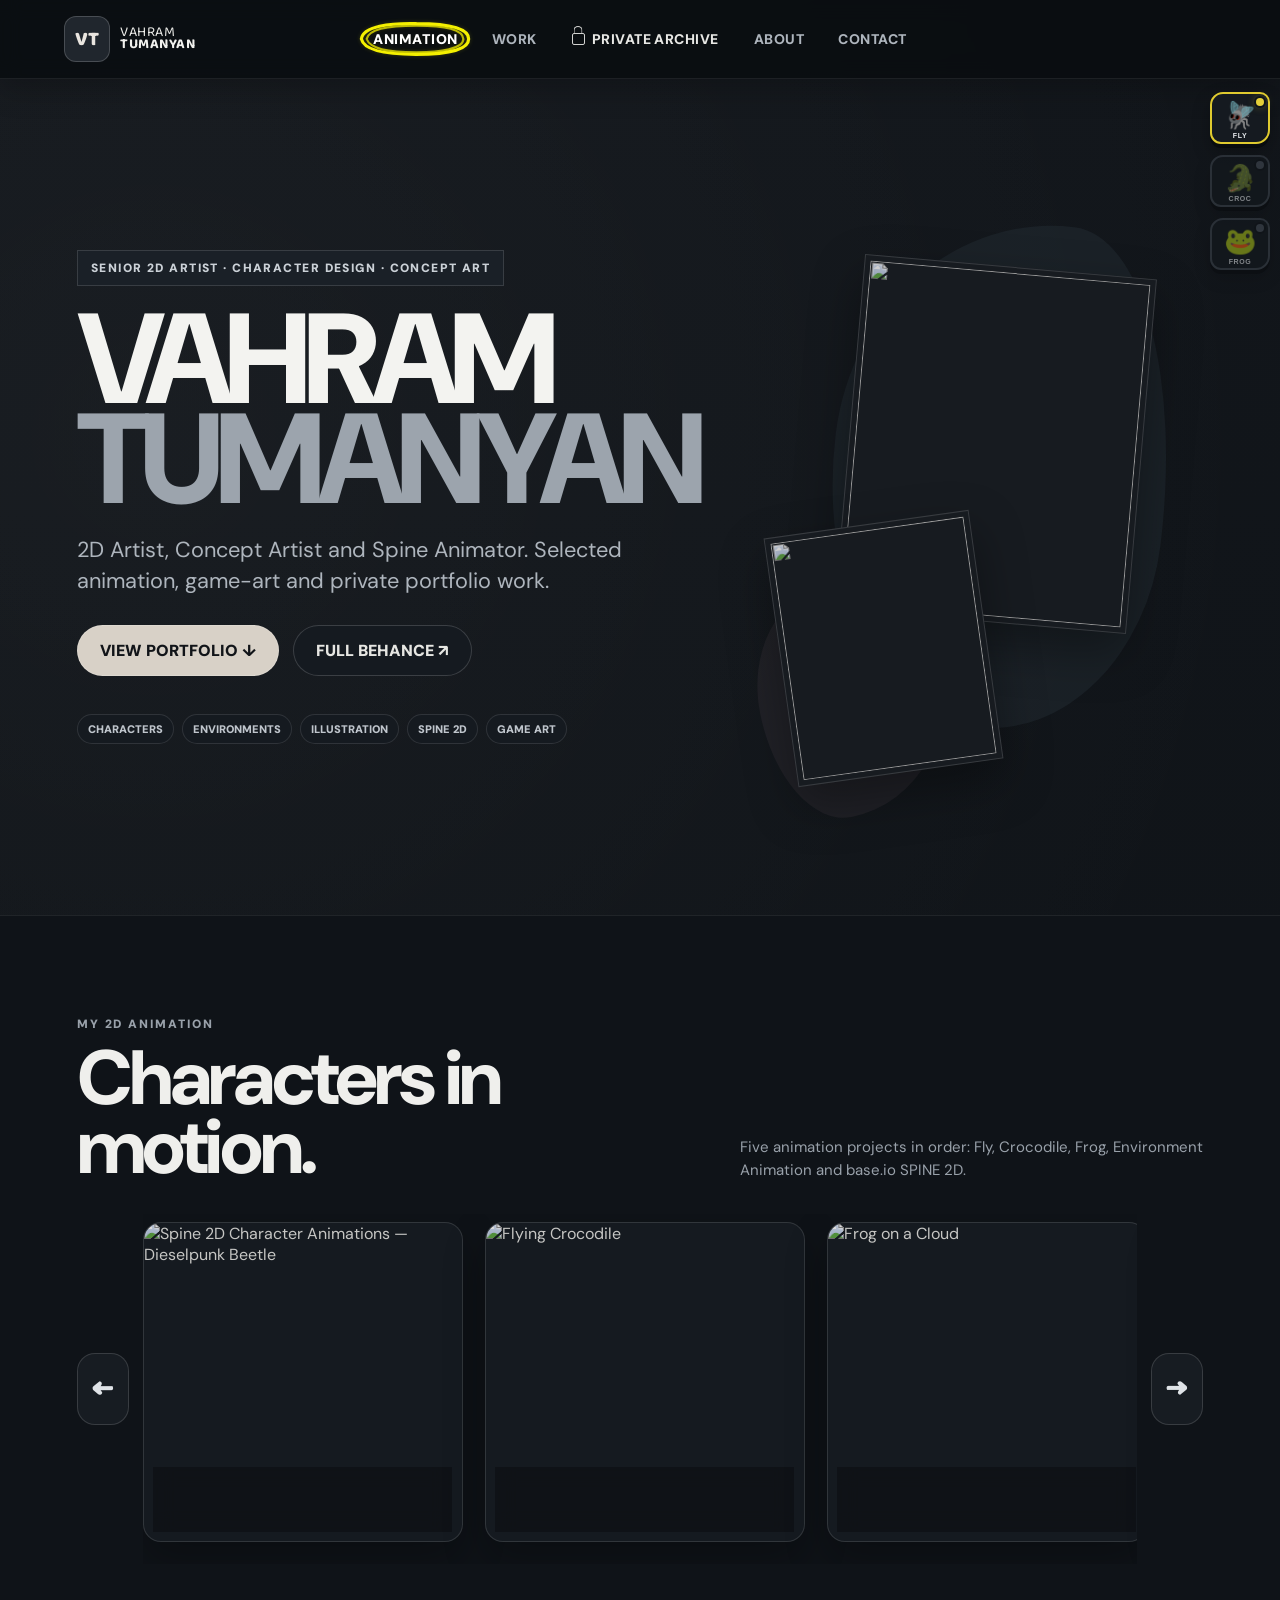
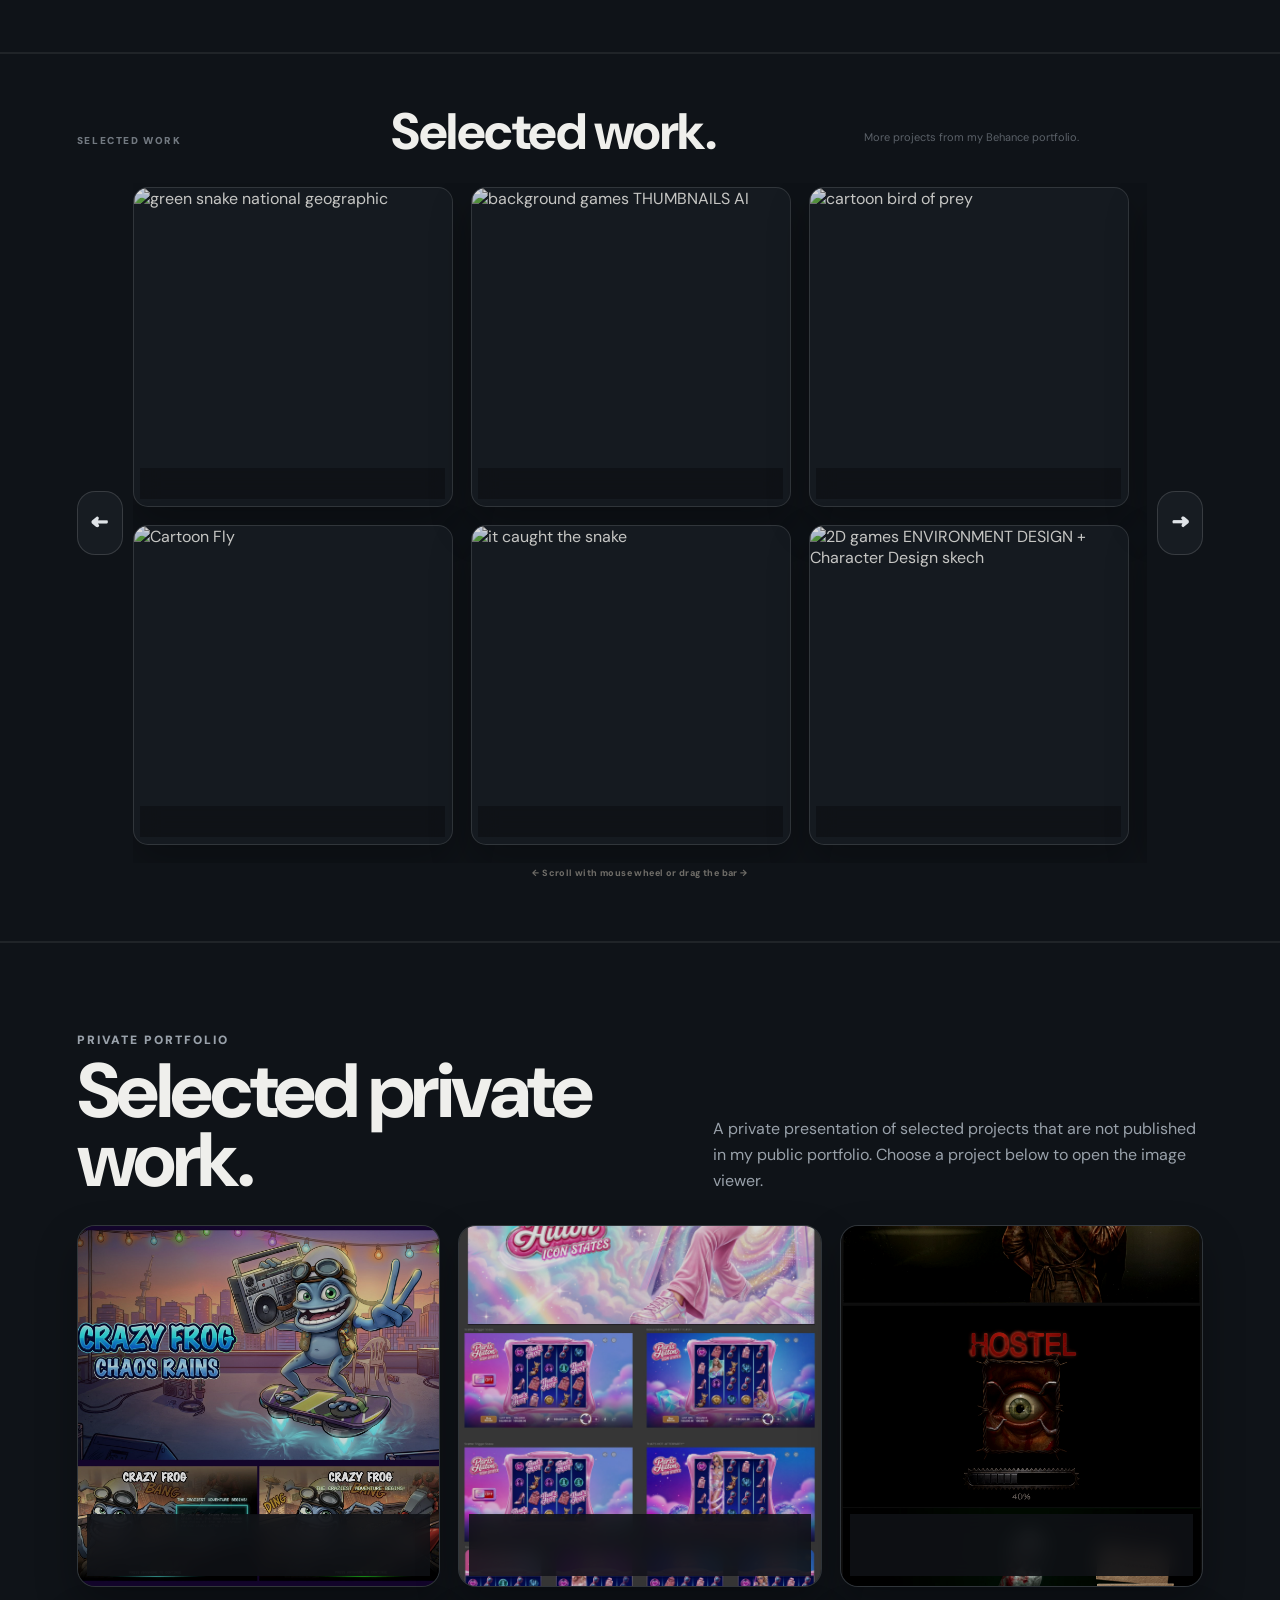
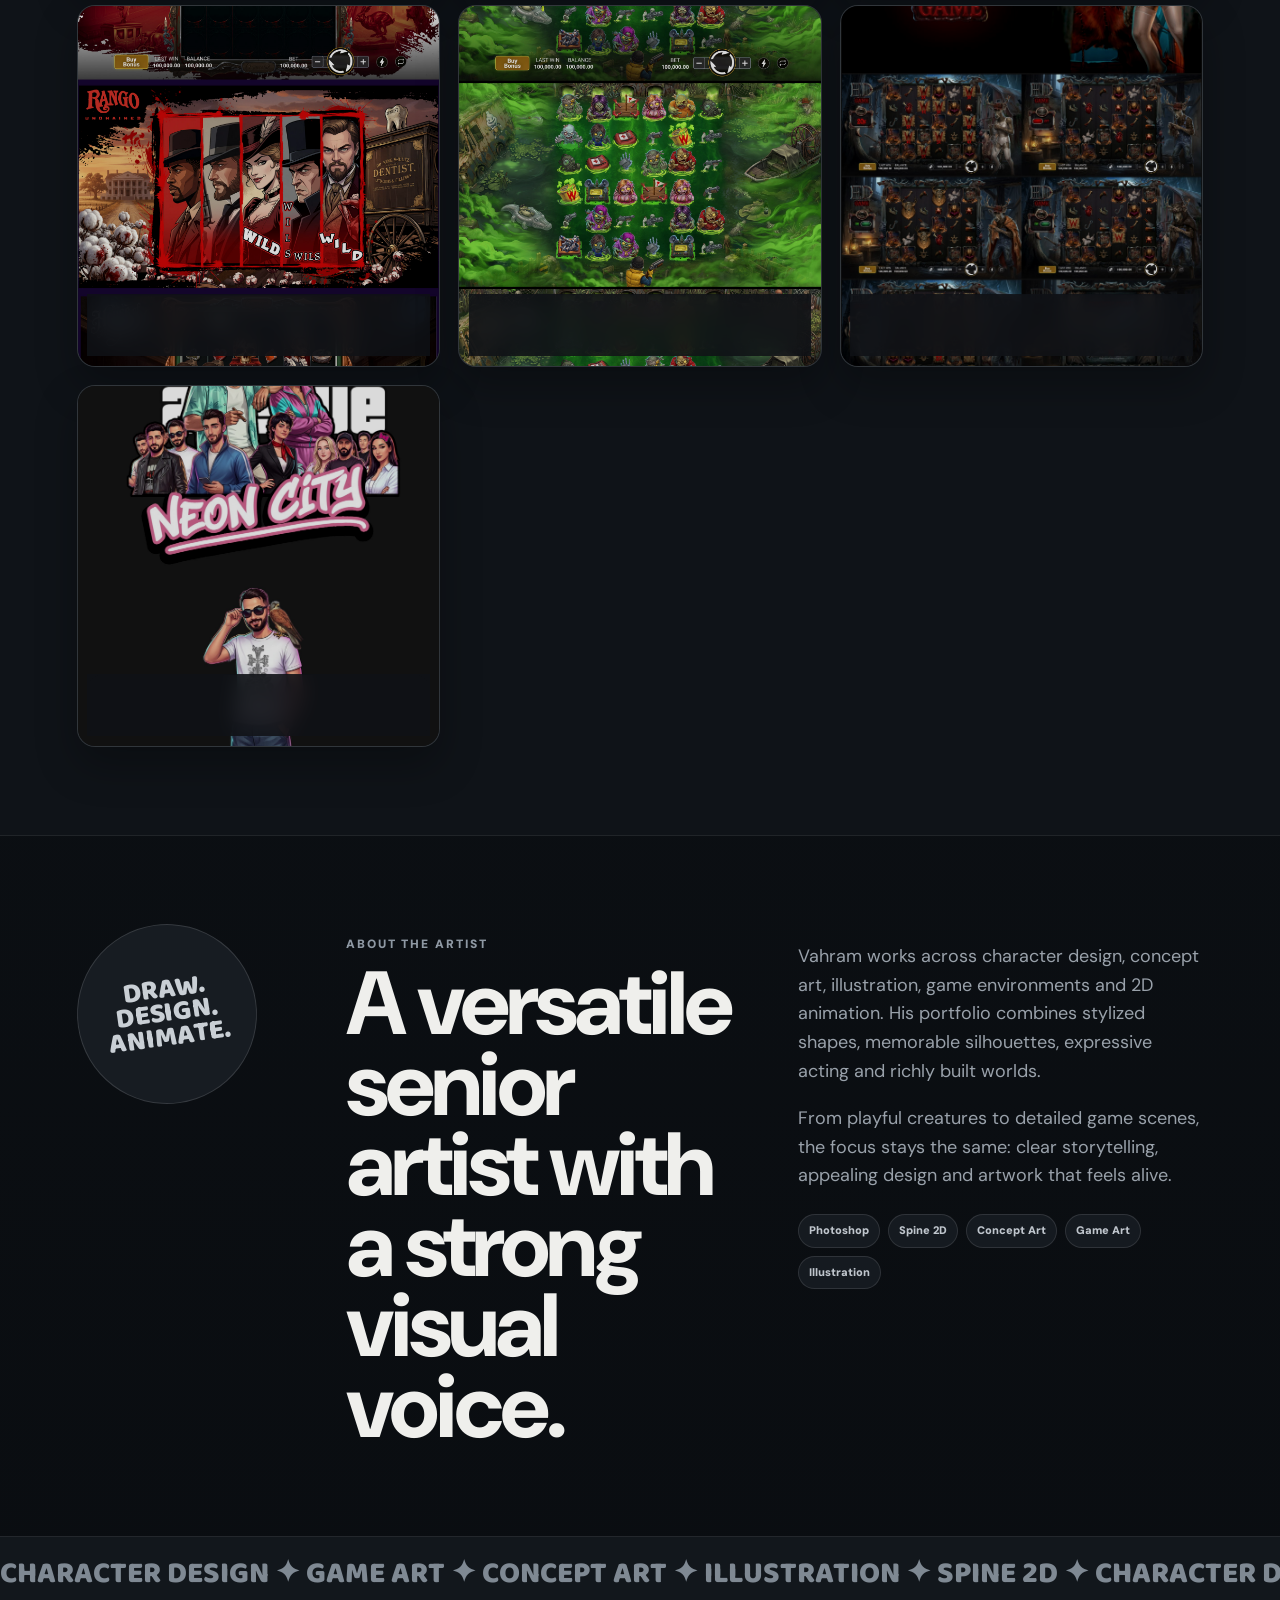
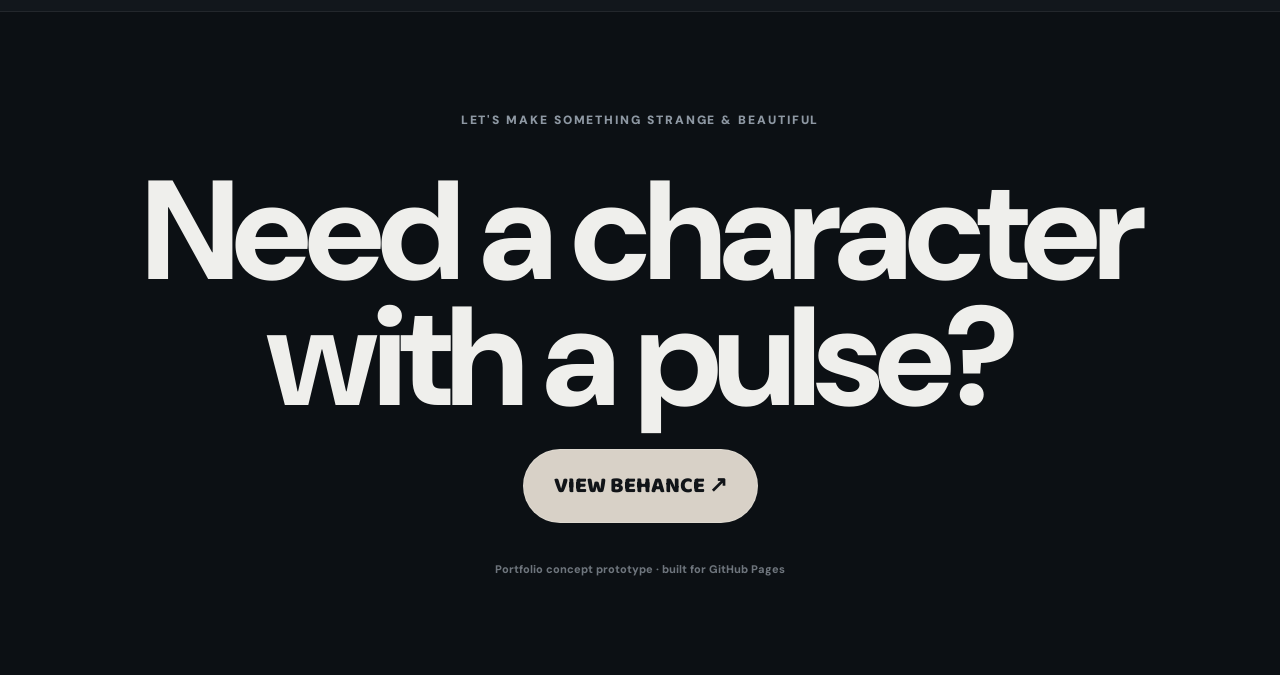
==== index.html @ 363fc3c0 "Add files via upload" ====
<!doctype html>
<html lang="en">
<head>
  <meta charset="utf-8" />
  <meta name="viewport" content="width=device-width,initial-scale=1" />
  <meta name="description" content="Vahram Tumanyan — Senior Character Designer, Concept Artist, Illustrator and 2D Animator." />
  <title>Vahram Tumanyan — Cartoon Art Portfolio</title>
  <link rel="preconnect" href="https://mir-s3-cdn-cf.behance.net" />
  <link rel="stylesheet" href="style.css" />
</head>
<body>
  <div class="paper-noise" aria-hidden="true"></div>

  <header class="topbar">
    <a class="brand" href="#top" aria-label="Vahram Tumanyan home">
      <span class="brand-splat">VT</span>
      <span>VAHRAM<br><b>TUMANYAN</b></span>
    </a>
    <nav>
      <a href="#animations" class="nav-link active">ANIMATION</a>
      <a href="#work" class="nav-link">WORK</a>
      <a href="#private-portfolio" class="nav-link nav-private-archive"><span class="private-lock" aria-hidden="true"></span><span>PRIVATE ARCHIVE</span></a>
      <a href="#about" class="nav-link">ABOUT</a>
      <a href="#contact" class="nav-link">CONTACT</a>
    </nav>
</header>

  <!-- NEW CHARACTER UI V4: body-level, independent from sticky header -->
  <aside class="vt-character-rail" id="vtCharacterRail" aria-label="Character controls">
    <button class="vt-character-button is-on" id="vtFlyToggle" type="button" aria-pressed="true" title="Fly on/off">
      <span class="vt-character-button-icon" aria-hidden="true">🪰</span>
      <span class="vt-character-button-label">FLY</span>
      <span class="vt-character-led" aria-hidden="true"></span>
    </button>

    <button class="vt-character-button is-placeholder" id="vtCrocToggle" type="button" aria-pressed="false" title="Crocodile — next step">
      <span class="vt-character-button-icon" aria-hidden="true">🐊</span>
      <span class="vt-character-button-label">CROC</span>
      <span class="vt-character-led" aria-hidden="true"></span>
    </button>

    <button class="vt-character-button is-placeholder" id="vtFrogToggle" type="button" aria-pressed="false" title="Frog — next step">
      <span class="vt-character-button-icon" aria-hidden="true">🐸</span>
      <span class="vt-character-button-label">FROG</span>
      <span class="vt-character-led" aria-hidden="true"></span>
    </button>
  </aside>

  <div class="vt-fly-stage" id="vtFlyStage" aria-label="Interactive Spine fly">
    <div class="vt-fly-speech" id="vtFlySpeech" aria-live="polite"></div>
    <iframe id="vtFlyFrame" src="fly_widget.html" title="Interactive Spine fly" scrolling="no"></iframe>
  </div>

  <div class="vt-character-toast" id="vtCharacterToast" aria-live="polite"></div>


  <main id="top">
    <section class="hero section-pad">
      <div class="hero-copy">
        <div class="eyebrow sticker">SENIOR 2D ARTIST · CHARACTER DESIGN · CONCEPT ART</div>
        <h1>
          VAHRAM<br>
          <span class="scribble">TUMANYAN</span>
        </h1>
        <p class="lead">2D Artist, Concept Artist and Spine Animator. Selected animation, game-art and private portfolio work.</p>
        <div class="hero-actions">
          <a class="pill primary" href="#work">VIEW PORTFOLIO ↓</a>
          <a class="pill ghost" href="https://www.behance.net/vahramtumanyan?locale=ru_RU" target="_blank" rel="noreferrer">FULL BEHANCE ↗</a>
        </div>
        <div class="skill-strip" aria-label="skills">
          <span>CHARACTERS</span><span>ENVIRONMENTS</span><span>ILLUSTRATION</span><span>SPINE 2D</span><span>GAME ART</span>
        </div>
      </div>

      <div class="hero-art" aria-hidden="true">
        <div class="blob blob-a"></div>
        <div class="blob blob-b"></div>
        <div class="hero-card rotate-a"><img src="https://mir-s3-cdn-cf.behance.net/projects/404/62f576218300215.Y3JvcCwxMTY5LDkxNCw2MywyMjI.png" alt=""></div>
        <div class="hero-card rotate-b"><img src="https://mir-s3-cdn-cf.behance.net/projects/404/eaf5ab138330639.Y3JvcCwzODIxLDI5ODgsMzc4LDEzMg.jpg" alt=""></div>
        <div class="burst">HEY!<br>LOOK HERE</div>
      </div>
    </section>
<section class="top-characters section-pad" id="animations">
      <div class="top-characters-head">
        <div>
          <p class="kicker">MY 2D ANIMATION</p>
          <h2>Characters in motion.</h2>
        </div>
        <p>Five animation projects in order: Fly, Crocodile, Frog, Environment Animation and base.io SPINE 2D.</p>
      </div>

      <div class="top-characters-scroll-shell">
        <button class="top-characters-arrow top-characters-arrow-left" type="button" aria-label="Previous animations">←</button>

        <div class="top-characters-scroll" id="topCharactersScroll" tabindex="0" aria-label="2D animation projects">
          <a class="top-character-card fly-card"
             href="https://www.behance.net/gallery/177035915/Spine-2D-CHARACTER-ANIMATIONS-Dieselpunk-beetle"
             target="_blank" rel="noreferrer">
            <img src="https://mir-s3-cdn-cf.behance.net/projects/404/97f28f177035915.Y3JvcCwyNDc4LDE5MzksNjcsMA.png"
                 alt="Spine 2D Character Animations — Dieselpunk Beetle">
            <div class="top-character-info">
              <span>SPINE / 2D ANIMATION</span>
              <h3>Dieselpunk Beetle</h3>
              <b>VIEW PROJECT ↗</b>
            </div>
          </a>

          <a class="top-character-card croc-card"
             href="https://www.behance.net/gallery/227043203/Flying-crocodile"
             target="_blank" rel="noreferrer">
            <img src="https://mir-s3-cdn-cf.behance.net/projects/404/61f771227043203.Y3JvcCwxOTgxLDE1NTAsMCww.png"
                 alt="Flying Crocodile">
            <div class="top-character-info">
              <span>SPINE / CHARACTER</span>
              <h3>Flying Crocodile</h3>
              <b>VIEW PROJECT ↗</b>
            </div>
          </a>

          <a class="top-character-card frog-card"
             href="https://www.behance.net/gallery/179400911/Spine-2D-CHARACTER-ANIMATIONS-frog-on-a-cloud"
             target="_blank" rel="noreferrer">
            <img src="https://mir-s3-cdn-cf.behance.net/projects/404/958e83179400911.Y3JvcCwyODIxLDIyMDYsMCw2.png"
                 alt="Frog on a Cloud">
            <div class="top-character-info">
              <span>SPINE / CHARACTER</span>
              <h3>Frog on a Cloud</h3>
              <b>VIEW PROJECT ↗</b>
            </div>
          </a>

          <a class="top-character-card extra-animation-card"
             href="https://www.behance.net/gallery/142574327/spine-animation-2d-Environment-Art"
             target="_blank" rel="noreferrer">
            <img src="https://mir-s3-cdn-cf.behance.net/projects/404/ab37e3142574327.Y3JvcCwyOTQ2LDIzMDQsNTc2LDEzMQ.jpg"
                 alt="Spine Animation 2D Environment Art">
            <div class="top-character-info">
              <span>SPINE / ENVIRONMENT</span>
              <h3>Spine Animation — 2D Environment Art</h3>
              <b>VIEW PROJECT ↗</b>
            </div>
          </a>

          <a class="top-character-card extra-animation-card"
             href="https://www.behance.net/gallery/138096617/baseio-SPINE-2D"
             target="_blank" rel="noreferrer">
            <img src="https://mir-s3-cdn-cf.behance.net/projects/404/d7435d138096617.Y3JvcCwxOTk5LDE1NjQsMCw0MzA.jpg"
                 alt="base.io SPINE 2D">
            <div class="top-character-info">
              <span>SPINE / 2D ANIMATION</span>
              <h3>base.io — SPINE 2D</h3>
              <b>VIEW PROJECT ↗</b>
            </div>
          </a>
        </div>

        <button class="top-characters-arrow top-characters-arrow-right" type="button" aria-label="Next animations">→</button>
      </div></div>
    </section>

    <section id="work" class="work section-pad">
      <div class="section-heading">
        <p class="kicker">SELECTED WORK</p>
        <h2>Selected work.</h2>
        <p>More projects from my Behance portfolio.</p>
      </div>

      <div class="work-carousel-shell">
          <button class="work-arrow work-arrow-left" type="button" aria-label="Previous projects">←</button>
          <div class="work-carousel" id="workCarousel" tabindex="0" aria-label="Behance projects">
            <a class="project carousel-card" href="https://www.behance.net/gallery/252390427/green-snake-national-geographic" target="_blank" rel="noreferrer">
      <img src="https://mir-s3-cdn-cf.behance.net/projects/404/5169db252390427.Y3JvcCwyNjYxLDIwODEsMTM4LDEyNTE.png" alt="green snake national geographic" loading="lazy">
      <div class="project-copy"><span>BEHANCE PROJECT</span><h3>green snake national geographic</h3><b>OPEN ↗</b></div>
    </a>
<a class="project carousel-card" href="https://www.behance.net/gallery/252415279/Cartoon-Fly" target="_blank" rel="noreferrer">
      <img src="https://mir-s3-cdn-cf.behance.net/projects/404/f5b125252415279.Y3JvcCwyMzM0LDE4MjYsMzQxNSwxMDIy.png" alt="Cartoon Fly" loading="lazy">
      <div class="project-copy"><span>BEHANCE PROJECT</span><h3>Cartoon Fly</h3><b>OPEN ↗</b></div>
    </a>
<a class="project carousel-card" href="https://www.behance.net/gallery/230209447/background-games-THUMBNAILSAI" target="_blank" rel="noreferrer">
      <img src="https://mir-s3-cdn-cf.behance.net/projects/404/a8fcd4230209447.Y3JvcCwxNzY4LDEzODMsMTE2NCwzOQ.png" alt="background games THUMBNAILS AI" loading="lazy">
      <div class="project-copy"><span>BEHANCE PROJECT</span><h3>background games THUMBNAILS AI</h3><b>OPEN ↗</b></div>
    </a>
<a class="project carousel-card" href="https://www.behance.net/gallery/227761179/it-caught-the-snake" target="_blank" rel="noreferrer">
      <img src="https://mir-s3-cdn-cf.behance.net/projects/404/5b2d7f227761179.Y3JvcCwxOTIwLDE1MDEsMCww.png" alt="it caught the snake" loading="lazy">
      <div class="project-copy"><span>BEHANCE PROJECT</span><h3>it caught the snake</h3><b>OPEN ↗</b></div>
    </a>
<a class="project carousel-card" href="https://www.behance.net/gallery/218300215/cartoon-bird-of-prey" target="_blank" rel="noreferrer">
      <img src="https://mir-s3-cdn-cf.behance.net/projects/404/62f576218300215.Y3JvcCwxMTY5LDkxNCw2MywyMjI.png" alt="cartoon bird of prey" loading="lazy">
      <div class="project-copy"><span>BEHANCE PROJECT</span><h3>cartoon bird of prey</h3><b>OPEN ↗</b></div>
    </a>
<a class="project carousel-card" href="https://www.behance.net/gallery/175945285/2D-games-ENVIRONMENT-DESIGN-Character-Design-skech" target="_blank" rel="noreferrer">
      <img src="https://mir-s3-cdn-cf.behance.net/projects/404/fc32b8175945285.Y3JvcCwzODk0LDMwNDYsMCww.jpg" alt="2D games ENVIRONMENT DESIGN + Character Design skech" loading="lazy">
      <div class="project-copy"><span>BEHANCE PROJECT</span><h3>2D games ENVIRONMENT DESIGN + Character Design skech</h3><b>OPEN ↗</b></div>
    </a>
<a class="project carousel-card" href="https://www.behance.net/gallery/138330639/Environment-Art-Character-Design" target="_blank" rel="noreferrer">
      <img src="https://mir-s3-cdn-cf.behance.net/projects/404/eaf5ab138330639.Y3JvcCwzODIxLDI5ODgsMzc4LDEzMg.jpg" alt="Environment Art + Character Design" loading="lazy">
      <div class="project-copy"><span>BEHANCE PROJECT</span><h3>Environment Art + Character Design</h3><b>OPEN ↗</b></div>
    </a>
<a class="project carousel-card" href="https://www.behance.net/gallery/158361371/fish-games-casino-Dungeon-OF-Mermaids" target="_blank" rel="noreferrer">
      <img src="https://mir-s3-cdn-cf.behance.net/projects/404/b1af81158361371.Y3JvcCwxMDA3LDc4OCwxOTcsMA.jpg" alt="fish games casino Dungeon OF Mermaids" loading="lazy">
      <div class="project-copy"><span>BEHANCE PROJECT</span><h3>fish games casino Dungeon OF Mermaids</h3><b>OPEN ↗</b></div>
    </a>
<a class="project carousel-card" href="https://www.behance.net/gallery/162621879/Backgrounds-FISH-GAMES" target="_blank" rel="noreferrer">
      <img src="https://mir-s3-cdn-cf.behance.net/projects/404/457b36162621879.Y3JvcCwxMDA4LDc4OSwwLDA.png" alt="Backgrounds FISH GAMES" loading="lazy">
      <div class="project-copy"><span>BEHANCE PROJECT</span><h3>Backgrounds FISH GAMES</h3><b>OPEN ↗</b></div>
    </a>
<a class="project carousel-card" href="https://www.behance.net/gallery/161968549/background-for-a-short-cartoon" target="_blank" rel="noreferrer">
      <img src="https://mir-s3-cdn-cf.behance.net/projects/404/f2941a161968549.Y3JvcCw4NjIsNjc1LDc2LDA.jpg" alt="background for a short cartoon" loading="lazy">
      <div class="project-copy"><span>BEHANCE PROJECT</span><h3>background for a short cartoon</h3><b>OPEN ↗</b></div>
    </a>
<a class="project carousel-card" href="https://www.behance.net/gallery/138401397/Isometric-Environment-Art" target="_blank" rel="noreferrer">
      <img src="https://mir-s3-cdn-cf.behance.net/projects/404/43a436138401397.Y3JvcCw1NDIwLDQyMzksMTIwNyw0MTU.jpg" alt="Isometric Environment Art" loading="lazy">
      <div class="project-copy"><span>BEHANCE PROJECT</span><h3>Isometric Environment Art</h3><b>OPEN ↗</b></div>
    </a>
<a class="project carousel-card" href="https://www.behance.net/gallery/158607045/Jackpot-Game" target="_blank" rel="noreferrer">
      <img src="https://mir-s3-cdn-cf.behance.net/projects/404/5735b2158607045.Y3JvcCw4NjIsNjc1LDIwOSww.jpg" alt="Jackpot Game" loading="lazy">
      <div class="project-copy"><span>BEHANCE PROJECT</span><h3>Jackpot Game</h3><b>OPEN ↗</b></div>
    </a>
<a class="project carousel-card" href="https://www.behance.net/gallery/173939781/egypt-Environment-Art" target="_blank" rel="noreferrer">
      <img src="https://mir-s3-cdn-cf.behance.net/projects/404/1ff969173939781.Y3JvcCwxODkzLDE0ODEsMzc5LDA.png" alt="egypt Environment Art" loading="lazy">
      <div class="project-copy"><span>BEHANCE PROJECT</span><h3>egypt Environment Art</h3><b>OPEN ↗</b></div>
    </a>
<a class="project carousel-card" href="https://www.behance.net/gallery/229914195/armenian-painting-traditional-can-be" target="_blank" rel="noreferrer">
      <img src="https://mir-s3-cdn-cf.behance.net/projects/404/07e048229914195.Y3JvcCwxMDMyLDgwNywwLDU1MQ.png" alt="armenian painting traditional can be" loading="lazy">
      <div class="project-copy"><span>BEHANCE PROJECT</span><h3>armenian painting traditional can be</h3><b>OPEN ↗</b></div>
    </a>
<a class="project carousel-card" href="https://www.behance.net/gallery/162176855/-The-secret-of-the-mountain" target="_blank" rel="noreferrer">
      <img src="https://mir-s3-cdn-cf.behance.net/projects/404/9f9c29162176855.Y3JvcCw4MjAsNjQxLDU3MiwyNjY.jpg" alt="The secret of the mountain" loading="lazy">
      <div class="project-copy"><span>BEHANCE PROJECT</span><h3>The secret of the mountain</h3><b>OPEN ↗</b></div>
    </a>
<a class="project carousel-card" href="https://www.behance.net/gallery/162106723/Slots-Casino-Games" target="_blank" rel="noreferrer">
      <img src="https://mir-s3-cdn-cf.behance.net/projects/404/e531ac162106723.Y3JvcCwxNDM4LDExMjUsNTQ4LDA.png" alt="Slots Casino Games" loading="lazy">
      <div class="project-copy"><span>BEHANCE PROJECT</span><h3>Slots Casino Games</h3><b>OPEN ↗</b></div>
    </a>
<a class="project carousel-card" href="https://www.behance.net/gallery/165616299/Saber-toothed-tiger-SMILODON" target="_blank" rel="noreferrer">
      <img src="https://mir-s3-cdn-cf.behance.net/projects/404/c8387b165616299.Y3JvcCwyNzExLDIxMjEsNzM4LDA.jpg" alt="Saber-toothed tiger SMILODON" loading="lazy">
      <div class="project-copy"><span>BEHANCE PROJECT</span><h3>Saber-toothed tiger SMILODON</h3><b>OPEN ↗</b></div>
    </a>
<a class="project carousel-card" href="https://www.behance.net/gallery/143096005/big-African-ostriches" target="_blank" rel="noreferrer">
      <img src="https://mir-s3-cdn-cf.behance.net/projects/404/b0f11b143096005.Y3JvcCw3MjMsNTY1LDQ2NywxOTU.jpg" alt="big African ostriches" loading="lazy">
      <div class="project-copy"><span>BEHANCE PROJECT</span><h3>big African ostriches</h3><b>OPEN ↗</b></div>
    </a>
<a class="project carousel-card" href="https://www.behance.net/gallery/161278887/my-work-that-I-drew-in-2017" target="_blank" rel="noreferrer">
      <img src="https://mir-s3-cdn-cf.behance.net/projects/404/c36c08161278887.Y3JvcCw1MzIsNDE2LDM0NCw2NjI.jpg" alt="my work that I drew in 2017" loading="lazy">
      <div class="project-copy"><span>BEHANCE PROJECT</span><h3>my work that I drew in 2017</h3><b>OPEN ↗</b></div>
    </a>
<a class="project carousel-card" href="https://www.behance.net/gallery/142607885/Tiger-Frog" target="_blank" rel="noreferrer">
      <img src="https://mir-s3-cdn-cf.behance.net/projects/404/7b8707142607885.Y3JvcCw3ODksNjE3LDIwNSwxMDU.jpg" alt="Tiger Frog" loading="lazy">
      <div class="project-copy"><span>BEHANCE PROJECT</span><h3>Tiger Frog</h3><b>OPEN ↗</b></div>
    </a>
<a class="project carousel-card" href="https://www.behance.net/gallery/142771855/Rat-Character-design" target="_blank" rel="noreferrer">
      <img src="https://mir-s3-cdn-cf.behance.net/projects/404/f41554142771855.Y3JvcCw4MDQsNjI5LDI1MCwzNjA.jpg" alt="Rat Character design" loading="lazy">
      <div class="project-copy"><span>BEHANCE PROJECT</span><h3>Rat Character design</h3><b>OPEN ↗</b></div>
    </a>
<a class="project carousel-card" href="https://www.behance.net/gallery/201038611/Fantastic-Four-Character-Design-%282018%29" target="_blank" rel="noreferrer">
      <img src="https://mir-s3-cdn-cf.behance.net/projects/404/0371ea201038611.Y3JvcCw2MTQsNDgwLDI5MywxNjQ.jpg" alt="Fantastic Four Character Design (2018)" loading="lazy">
      <div class="project-copy"><span>BEHANCE PROJECT</span><h3>Fantastic Four Character Design (2018)</h3><b>OPEN ↗</b></div>
    </a>
<a class="project carousel-card" href="https://www.behance.net/gallery/162151597/Boar-character-design" target="_blank" rel="noreferrer">
      <img src="https://mir-s3-cdn-cf.behance.net/projects/404/237aae162151597.Y3JvcCw5MjEsNzIwLDYzLDQx.jpg" alt="Boar character design" loading="lazy">
      <div class="project-copy"><span>BEHANCE PROJECT</span><h3>Boar character design</h3><b>OPEN ↗</b></div>
    </a>
<a class="project carousel-card" href="https://www.behance.net/gallery/158210383/Bonus-Games-OKTOPUS" target="_blank" rel="noreferrer">
      <img src="https://mir-s3-cdn-cf.behance.net/projects/404/e3cb6d158210383.Y3JvcCw1NzksNDUzLDMyNCwxMTk.jpg" alt="Bonus Games OKTOPUS" loading="lazy">
      <div class="project-copy"><span>BEHANCE PROJECT</span><h3>Bonus Games OKTOPUS</h3><b>OPEN ↗</b></div>
    </a>
<a class="project carousel-card" href="https://www.behance.net/gallery/198195713/Trailer-The-Legend" target="_blank" rel="noreferrer">
      <img src="https://mir-s3-cdn-cf.behance.net/projects/404/0eb41b198195713.Y3JvcCw2Njk3LDUyMzksMTI3Niww.jpg" alt="ԾԻԱԾԱՆԻ ԼԵԳԵՆԴԸ Trailer The Legend" loading="lazy">
      <div class="project-copy"><span>BEHANCE PROJECT</span><h3>ԾԻԱԾԱՆԻ ԼԵԳԵՆԴԸ Trailer The Legend</h3><b>OPEN ↗</b></div>
    </a>
<a class="project carousel-card" href="https://www.behance.net/gallery/154952177/COLOR-SKETCH-THUMBNAILS" target="_blank" rel="noreferrer">
      <img src="https://mir-s3-cdn-cf.behance.net/projects/404/476bc4154952177.Y3JvcCw4OTgsNzAzLDEzMyw4OQ.jpg" alt="COLOR SKETCH THUMBNAILS" loading="lazy">
      <div class="project-copy"><span>BEHANCE PROJECT</span><h3>COLOR SKETCH THUMBNAILS</h3><b>OPEN ↗</b></div>
    </a>
<a class="project carousel-card" href="https://www.behance.net/gallery/142596181/Lazy-shape" target="_blank" rel="noreferrer">
      <img src="https://mir-s3-cdn-cf.behance.net/projects/404/4804ce142596181.Y3JvcCw1NTgzLDQzNjYsMCw0Njk.jpg" alt="Lazy shape" loading="lazy">
      <div class="project-copy"><span>BEHANCE PROJECT</span><h3>Lazy shape</h3><b>OPEN ↗</b></div>
    </a>
<a class="project carousel-card" href="https://www.behance.net/gallery/173353683/my-work-that-I-drew-in-2017" target="_blank" rel="noreferrer">
      <img src="https://mir-s3-cdn-cf.behance.net/projects/404/d7c296173353683.Y3JvcCw3MTcsNTYxLDE1NiwzMjM.jpg" alt="my work that I drew in 2017" loading="lazy">
      <div class="project-copy"><span>BEHANCE PROJECT</span><h3>my work that I drew in 2017</h3><b>OPEN ↗</b></div>
    </a>
<a class="project carousel-card" href="https://www.behance.net/gallery/143221379/COLOR-SKETCH-THUMBNAILS" target="_blank" rel="noreferrer">
      <img src="https://mir-s3-cdn-cf.behance.net/projects/404/b01641143221379.Y3JvcCw4MTYxLDYzODMsNTQ1LDE2NTY.jpg" alt="COLOR SKETCH THUMBNAILS" loading="lazy">
      <div class="project-copy"><span>BEHANCE PROJECT</span><h3>COLOR SKETCH THUMBNAILS</h3><b>OPEN ↗</b></div>
    </a>
<a class="project carousel-card" href="https://www.behance.net/gallery/191925273/ArArAt" target="_blank" rel="noreferrer">
      <img src="https://mir-s3-cdn-cf.behance.net/projects/404/8f91f8191925273.Y3JvcCw3NDQsNTgyLDM0NCwxMzY.png" alt="ArArAt" loading="lazy">
      <div class="project-copy"><span>BEHANCE PROJECT</span><h3>ArArAt</h3><b>OPEN ↗</b></div>
    </a>
<a class="project carousel-card" href="https://www.behance.net/gallery/161281957/comics-background-Environment" target="_blank" rel="noreferrer">
      <img src="https://mir-s3-cdn-cf.behance.net/projects/404/20a0af161281957.Y3JvcCw4MzcsNjU0LDE5MCwxMDc.jpg" alt="comics background Environment" loading="lazy">
      <div class="project-copy"><span>BEHANCE PROJECT</span><h3>comics background Environment</h3><b>OPEN ↗</b></div>
    </a>
<a class="project carousel-card" href="https://www.behance.net/gallery/142784141/Chameleon-clipart" target="_blank" rel="noreferrer">
      <img src="https://mir-s3-cdn-cf.behance.net/projects/404/1f1129142784141.Y3JvcCwxMTY5LDkxNCw5NSw3NQ.png" alt="Chameleon clipart" loading="lazy">
      <div class="project-copy"><span>BEHANCE PROJECT</span><h3>Chameleon clipart</h3><b>OPEN ↗</b></div>
    </a>
<a class="project carousel-card" href="https://www.behance.net/gallery/162174601/concept-art-for-3d-cartoon-animator" target="_blank" rel="noreferrer">
      <img src="https://mir-s3-cdn-cf.behance.net/projects/404/38f443162174601.Y3JvcCwxNDAwLDEwOTUsMCwxNjk.jpg" alt="concept art for 3d cartoon animator" loading="lazy">
      <div class="project-copy"><span>BEHANCE PROJECT</span><h3>concept art for 3d cartoon animator</h3><b>OPEN ↗</b></div>
    </a>
<a class="project carousel-card" href="https://www.behance.net/gallery/142954727/ui-games" target="_blank" rel="noreferrer">
      <img src="https://mir-s3-cdn-cf.behance.net/projects/404/e05b3d142954727.Y3JvcCw2NzcsNTI5LDY3LDI2.png" alt="ui games" loading="lazy">
      <div class="project-copy"><span>BEHANCE PROJECT</span><h3>ui games</h3><b>OPEN ↗</b></div>
    </a>
          </div>
          <button class="work-arrow work-arrow-right" type="button" aria-label="Next projects">→</button>
        </div>
        <div class="work-scroll-hint">
          <span>← Scroll with mouse wheel or drag the bar →</span>
        </div>
      </section>


    <section class="private-portfolio section-pad" id="private-portfolio">
      <div class="private-head">
        <div>
          <p class="kicker">PRIVATE PORTFOLIO</p>
          <h2>Selected private work.</h2>
        </div>
        <p>
          A private presentation of selected projects that are not published in my public portfolio. Choose a project below to open the image viewer.
        </p>
      </div>

      
      <div class="private-projects">

        <button class="private-card" type="button" data-private-project="crazy-frog">
          <img src="assets/private-covers/crazy-frog.jpg" alt="Crazy Frog cover">
          <div class="private-card-copy">
            <span>SLOT GAME</span>
            <h3>Crazy Frog</h3>
            <b>OPEN VIEWER →</b>
          </div>
        </button>

        <button class="private-card" type="button" data-private-project="paris-hilton">
          <img src="assets/private-covers/paris-hilton.jpg" alt="Paris Hilton cover">
          <div class="private-card-copy">
            <span>SLOT GAME</span>
            <h3>Paris Hilton</h3>
            <b>OPEN VIEWER →</b>
          </div>
        </button>

        <button class="private-card" type="button" data-private-project="hostel">
          <img src="assets/private-covers/hostel.jpg" alt="Hostel cover">
          <div class="private-card-copy">
            <span>SLOT GAME</span>
            <h3>Hostel</h3>
            <b>OPEN VIEWER →</b>
          </div>
        </button>


        <button class="private-card" type="button" data-private-project="house-of-greed">
          <img src="assets/private-covers/house-of-greed.jpg" alt="House of Greed cover">
          <div class="private-card-copy">
            <span>SLOT GAME</span>
            <h3>House of Greed</h3>
            <b>OPEN VIEWER →</b>
          </div>
        </button>

        <button class="private-card" type="button" data-private-project="deadwater">
          <img src="assets/private-covers/deadwater.jpg" alt="Deadwater cover">
          <div class="private-card-copy">
            <span>SLOT GAME</span>
            <h3>Deadwater</h3>
            <b>OPEN VIEWER →</b>
          </div>
        </button>

        <button class="private-card" type="button" data-private-project="ed-games">
          <img src="assets/private-covers/ed-games.jpg" alt="ED games cover">
          <div class="private-card-copy">
            <span>GAME ART</span>
            <h3>ED games</h3>
            <b>OPEN VIEWER →</b>
          </div>
        </button>

        <button class="private-card" type="button" data-private-project="gta-armenya">
          <img src="assets/private-covers/gta-armenya.jpg" alt="GTA armenya cover">
          <div class="private-card-copy">
            <span>GAME ART</span>
            <h3>GTA armenya</h3>
            <b>OPEN VIEWER →</b>
          </div>
        </button>
      </div>
    </section>

    <div class="private-viewer" id="privateViewer" aria-hidden="true">
      <div class="private-viewer-backdrop" data-close-private></div>
      <div class="private-viewer-dialog" role="dialog" aria-modal="true" aria-labelledby="privateViewerTitle">
        <button class="private-viewer-close" type="button" data-close-private aria-label="Close viewer">×</button>

        <div class="private-viewer-header">
          <div>
            <h3 id="privateViewerTitle">Project</h3>
          </div>
          <div class="private-viewer-count" id="privateViewerCount">1 / 1</div>
        </div>

        <div class="private-viewer-stage">
          <button class="private-viewer-nav private-viewer-prev" type="button" aria-label="Previous image">←</button>
          <div class="private-viewer-image-wrap" id="privateViewerImageWrap">
            <img id="privateViewerImage" src="" alt="" draggable="false">
          </div>
          <button class="private-viewer-nav private-viewer-next" type="button" aria-label="Next image">→</button>
        </div>

        <div class="private-viewer-thumbs" id="privateViewerThumbs"></div>
      </div>
    </div>

    <section id="about" class="about section-pad">
      <div class="about-sticker">DRAW.<br>DESIGN.<br>ANIMATE.</div>
      <div>
        <p class="kicker">ABOUT THE ARTIST</p>
        <h2>A versatile senior artist with a strong visual voice.</h2>
      </div>
      <div class="about-copy">
        <p>Vahram works across character design, concept art, illustration, game environments and 2D animation. His portfolio combines stylized shapes, memorable silhouettes, expressive acting and richly built worlds.</p>
        <p>From playful creatures to detailed game scenes, the focus stays the same: clear storytelling, appealing design and artwork that feels alive.</p>
        <div class="tags"><span>Photoshop</span><span>Spine 2D</span><span>Concept Art</span><span>Game Art</span><span>Illustration</span></div>
      </div>
    </section>

    <section class="marquee" aria-hidden="true">
      <div>CHARACTER DESIGN ✦ GAME ART ✦ CONCEPT ART ✦ ILLUSTRATION ✦ SPINE 2D ✦ CHARACTER DESIGN ✦ GAME ART ✦</div>
    </section>

    <section id="contact" class="contact section-pad">
      <p class="kicker">LET'S MAKE SOMETHING STRANGE & BEAUTIFUL</p>
      <h2>Need a character<br>with a pulse?</h2>
      <a class="pill primary giant" href="https://www.behance.net/vahramtumanyan?locale=ru_RU" target="_blank" rel="noreferrer">VIEW BEHANCE ↗</a>
      <p class="micro">Portfolio concept prototype · built for GitHub Pages</p>
    </section>
  </main>
<script src="script.js"></script>
</body>
</html>
---- style.css ----
@import url('https://fonts.googleapis.com/css2?family=Baloo+2:wght@500;700;800&family=DM+Sans:wght@400;500;700&display=swap');

:root{--ink:#171326;--paper:#fff8e8;--orange:#ff6b35;--yellow:#ffd642;--pink:#ff74ba;--blue:#5da9ff;--lime:#b8ee5b;--cyan:#75e6dc;--purple:#9c7bff;--line:4px solid var(--ink);--shadow:8px 8px 0 var(--ink)}
*{box-sizing:border-box}html{scroll-behavior:smooth}body{margin:0;background:var(--paper);color:var(--ink);font-family:'DM Sans',system-ui,sans-serif;overflow-x:hidden}.paper-noise{position:fixed;inset:0;pointer-events:none;opacity:.16;z-index:999;background-image:radial-gradient(#171326 0.7px,transparent .7px);background-size:8px 8px;mix-blend-mode:multiply}.section-pad{padding:88px clamp(24px,6vw,96px)}
.topbar{position:sticky;top:0;z-index:100;display:flex;align-items:center;justify-content:space-between;gap:24px;padding:16px clamp(20px,5vw,80px);background:rgba(255,248,232,.92);backdrop-filter:blur(10px);border-bottom:var(--line)}.brand{display:flex;align-items:center;gap:10px;color:inherit;text-decoration:none;font-family:'Baloo 2';line-height:.85;font-size:14px;letter-spacing:.5px}.brand-splat{width:46px;height:46px;border:3px solid var(--ink);border-radius:43% 57% 56% 44% / 42% 45% 55% 58%;display:grid;place-items:center;background:var(--yellow);font-weight:800;font-size:20px;transform:rotate(-7deg)}nav{display:flex;gap:26px}nav a{color:inherit;text-decoration:none;font-weight:800;font-size:13px}nav a:hover{text-decoration:underline;text-decoration-thickness:3px}.pill{display:inline-block;border:3px solid var(--ink);border-radius:999px;padding:14px 22px;color:inherit;text-decoration:none;font-weight:900;background:white;box-shadow:4px 4px 0 var(--ink);transition:.18s transform,.18s box-shadow}.pill:hover{transform:translate(3px,3px);box-shadow:1px 1px 0 var(--ink)}.pill.small{padding:9px 15px;font-size:12px}.pill.primary{background:var(--orange)}.pill.ghost{background:transparent}.pill.giant{font-family:'Baloo 2';font-size:22px;padding:18px 30px}
.hero{min-height:84vh;display:grid;grid-template-columns:1.05fr .95fr;align-items:center;gap:52px;position:relative}.eyebrow{display:inline-block;font-weight:900;font-size:12px}.sticker{background:var(--yellow);border:3px solid var(--ink);padding:9px 13px;transform:rotate(-2deg);box-shadow:4px 4px 0 var(--ink)}h1,h2,h3{font-family:'Baloo 2',sans-serif;margin:0;line-height:.9}h1{font-size:clamp(58px,8.6vw,138px);letter-spacing:-4px;margin:24px 0}.scribble{position:relative;color:var(--orange);-webkit-text-stroke:2px var(--ink);text-shadow:4px 4px 0 var(--yellow)}.lead{font-size:clamp(17px,1.7vw,24px);line-height:1.45;max-width:760px}.hero-actions{display:flex;gap:14px;flex-wrap:wrap;margin:28px 0}.skill-strip{display:flex;gap:8px;flex-wrap:wrap;margin-top:38px}.skill-strip span,.tags span{border:2px solid var(--ink);border-radius:999px;padding:7px 10px;background:white;font-size:11px;font-weight:900}.hero-art{position:relative;height:min(660px,70vw)}.blob{position:absolute;border:4px solid var(--ink)}.blob-a{width:78%;height:77%;right:3%;top:8%;background:var(--blue);border-radius:63% 37% 48% 52% / 46% 60% 40% 54%;transform:rotate(7deg)}.blob-b{width:45%;height:35%;left:2%;bottom:2%;background:var(--pink);border-radius:45% 55% 64% 36% / 48% 36% 64% 52%;transform:rotate(-11deg)}.hero-card{position:absolute;border:4px solid var(--ink);background:#fff;padding:8px;box-shadow:var(--shadow);overflow:hidden}.hero-card img{width:100%;height:100%;object-fit:cover;display:block}.rotate-a{width:68%;height:54%;right:9%;top:15%;transform:rotate(5deg)}.rotate-b{width:48%;height:38%;left:7%;bottom:8%;transform:rotate(-8deg)}.burst{position:absolute;right:-2%;bottom:8%;display:grid;place-items:center;text-align:center;width:130px;height:130px;background:var(--yellow);border:4px solid var(--ink);clip-path:polygon(50% 0,60% 22%,79% 6%,77% 31%,100% 31%,81% 50%,100% 66%,74% 67%,80% 92%,58% 77%,50% 100%,42% 77%,20% 93%,26% 67%,0 66%,20% 50%,0 31%,24% 31%,20% 7%,41% 22%);font-family:'Baloo 2';font-weight:900;line-height:1;font-size:16px;transform:rotate(9deg)}
.work{background:#171326;color:var(--paper);border-top:var(--line);border-bottom:var(--line)}.section-heading{display:grid;grid-template-columns:1.2fr 1fr .8fr;align-items:end;gap:24px;margin-bottom:48px}.kicker{font-weight:900;font-size:12px;letter-spacing:1.5px}.section-heading h2,.about h2,.contact h2{font-size:clamp(48px,7vw,100px);letter-spacing:-2px}.section-heading p:last-child{line-height:1.5}.grid{display:grid;grid-template-columns:repeat(3,minmax(0,1fr));gap:22px}.project{position:relative;min-height:330px;border:4px solid var(--paper);border-radius:30px;overflow:hidden;text-decoration:none;color:var(--ink);box-shadow:8px 8px 0 #000;transition:.18s transform}.project:hover{transform:translateY(-7px) rotate(-.6deg)}.project img{width:100%;height:100%;min-height:330px;object-fit:cover;display:block;transition:.35s transform}.project:hover img{transform:scale(1.04)}.project-copy{position:absolute;left:16px;right:16px;bottom:16px;padding:16px;border:3px solid var(--ink);border-radius:20px;background:rgba(255,248,232,.94);backdrop-filter:blur(6px);display:grid;grid-template-columns:1fr auto;gap:4px 10px;align-items:end}.project-copy span{font-weight:900;font-size:10px}.project-copy h3{font-size:clamp(25px,3vw,42px);grid-column:1/2}.project-copy b{grid-column:2;grid-row:1/3;font-size:12px}.project:nth-child(n){grid-column:auto}.orange{background:var(--orange)}.blue{background:var(--blue)}.lime{background:var(--lime)}.pink{background:var(--pink)}.yellow{background:var(--yellow)}.purple{background:var(--purple)}.cyan{background:var(--cyan)}
.about{display:grid;grid-template-columns:.55fr 1fr 1fr;gap:46px;align-items:start}.about-sticker{width:180px;height:180px;border:4px solid var(--ink);background:var(--lime);border-radius:50%;display:grid;place-items:center;text-align:center;font-family:'Baloo 2';font-size:28px;font-weight:900;line-height:.85;box-shadow:var(--shadow);transform:rotate(-8deg)}.about-copy{font-size:18px;line-height:1.6}.tags{display:flex;gap:8px;flex-wrap:wrap;margin-top:24px}.marquee{overflow:hidden;border-top:var(--line);border-bottom:var(--line);background:var(--yellow);padding:13px 0;font-family:'Baloo 2';font-size:30px;font-weight:900;white-space:nowrap}.marquee div{width:max-content;animation:marquee 24s linear infinite}@keyframes marquee{to{transform:translateX(-50%)}}
.contact{text-align:center;min-height:70vh;display:grid;place-items:center;align-content:center;gap:28px;background:var(--pink)}.contact h2{font-size:clamp(70px,11vw,170px)}.micro{font-size:11px;font-weight:800;opacity:.7}

@media(max-width:900px){nav{display:none}.hero{grid-template-columns:1fr;padding-top:55px}.hero-art{height:520px}.section-heading,.about{grid-template-columns:1fr}.about-sticker{width:130px;height:130px;font-size:20px}.grid{grid-template-columns:repeat(2,minmax(0,1fr))}.project,.project:nth-child(n){grid-column:auto}.project{min-height:300px}.project img{min-height:300px}.topbar .pill.small{display:none}}@media(max-width:520px){.section-pad{padding:62px 18px}.topbar{padding:12px 16px}.hero-art{height:390px}.burst{width:95px;height:95px;font-size:12px}h1{letter-spacing:-2px}.grid{grid-template-columns:1fr}.project-copy h3{font-size:27px}}


/* ===== ALL BEHANCE PROJECTS HORIZONTAL CAROUSEL ===== */
.work-carousel-shell{
  position:relative;
  display:grid;
  grid-template-columns:52px minmax(0,1fr) 52px;
  gap:14px;
  align-items:center;
}
.work-carousel{
  display:flex;
  gap:22px;
  overflow-x:auto;
  overflow-y:hidden;
  scroll-behavior:smooth;
  scroll-snap-type:x proximity;
  padding:8px 4px 22px;
  scrollbar-width:auto;
  scrollbar-color:var(--yellow) #0d0a16;
  overscroll-behavior-x:contain;
  -webkit-overflow-scrolling:touch;
}
.work-carousel::-webkit-scrollbar{height:15px}
.work-carousel::-webkit-scrollbar-track{
  background:#0d0a16;
  border:2px solid var(--paper);
  border-radius:999px;
}
.work-carousel::-webkit-scrollbar-thumb{
  background:var(--yellow);
  border:3px solid #0d0a16;
  border-radius:999px;
}
.carousel-card{
  flex:0 0 calc((100% - 44px)/3);
  min-width:0;
  min-height:390px!important;
  scroll-snap-align:start;
  grid-column:auto!important;
}
.carousel-card img{
  min-height:390px!important;
}
.work-arrow{
  width:52px;height:72px;
  display:grid;place-items:center;
  border:3px solid var(--paper);
  border-radius:18px;
  background:var(--yellow);
  color:var(--ink);
  font:900 30px/1 'Baloo 2',sans-serif;
  box-shadow:5px 5px 0 #000;
  cursor:pointer;
  transition:.15s transform,.15s box-shadow,.15s opacity;
  z-index:4;
}
.work-arrow:hover{
  transform:translate(3px,3px);
  box-shadow:2px 2px 0 #000;
}
.work-arrow:disabled{opacity:.35;cursor:default}
.work-scroll-hint{
  margin:8px 66px 0;
  display:flex;
  justify-content:center;
  color:#cfc7b8;
  font-size:11px;
  font-weight:800;
  letter-spacing:.4px;
}
.work-carousel:focus-visible{
  outline:4px solid var(--yellow);
  outline-offset:5px;
  border-radius:16px;
}
@media(max-width:900px){
  .work-carousel-shell{grid-template-columns:44px minmax(0,1fr) 44px;gap:9px}
  .work-arrow{width:44px;height:64px}
  .carousel-card{flex-basis:calc((100% - 22px)/2);min-height:320px!important}
  .carousel-card img{min-height:320px!important}
  .work-scroll-hint{margin-left:52px;margin-right:52px}
}
@media(max-width:520px){
  .work-carousel-shell{grid-template-columns:38px minmax(0,1fr) 38px;gap:6px}
  .work-arrow{width:38px;height:58px;font-size:24px;border-width:2px}
  .carousel-card{flex-basis:100%;min-height:300px!important}
  .carousel-card img{min-height:300px!important}
  .work-scroll-hint{margin-left:44px;margin-right:44px;text-align:center}
}


/* === v3: same original label style, only smaller and at the top === */
.carousel-card .project-copy{
  top:12px;
  bottom:auto;
  left:14px;
  right:14px;
  padding:11px 12px;
  border:3px solid var(--ink);
  border-radius:17px;
  background:rgba(255,248,232,.94);
  backdrop-filter:blur(6px);
  display:grid;
  grid-template-columns:1fr auto;
  gap:3px 9px;
  align-items:end;
}
.carousel-card .project-copy span{
  font-weight:900;
  font-size:8px;
}
.carousel-card .project-copy h3{
  font-size:clamp(17px,1.7vw,25px);
  grid-column:1/2;
  line-height:.92;
}
.carousel-card .project-copy b{
  grid-column:2;
  grid-row:1/3;
  font-size:9px;
  align-self:center;
}
@media(max-width:900px){
  .carousel-card .project-copy{top:10px;left:11px;right:11px;padding:10px 11px;border-radius:16px}
  .carousel-card .project-copy h3{font-size:18px}
}
@media(max-width:520px){
  .carousel-card .project-copy{top:8px;left:9px;right:9px;padding:9px 10px;border-radius:15px}
  .carousel-card .project-copy h3{font-size:16px}
  .carousel-card .project-copy span{font-size:7px}
  .carousel-card .project-copy b{font-size:8px}
}


/* === V4: very small label at the bottom of each Behance card === */
.carousel-card .project-copy{
  top:auto !important;
  bottom:10px !important;
  left:10px !important;
  right:10px !important;
  padding:7px 9px !important;
  border:2px solid var(--ink) !important;
  border-radius:14px !important;
  background:rgba(255,248,232,.88) !important;
  display:grid !important;
  grid-template-columns:minmax(0,1fr) auto !important;
  gap:1px 7px !important;
  align-items:center !important;
}

.carousel-card .project-copy span{
  font-size:7px !important;
  line-height:1 !important;
  opacity:.72;
}

.carousel-card .project-copy h3{
  font-size:14px !important;
  line-height:1 !important;
  margin:0 !important;
  letter-spacing:-.2px !important;
}

.carousel-card .project-copy b{
  font-size:8px !important;
  padding:4px 7px !important;
  border:1.5px solid var(--ink) !important;
  border-radius:999px !important;
  box-shadow:1.5px 1.5px 0 var(--ink) !important;
}

@media(max-width:520px){
  .carousel-card .project-copy{
    bottom:7px !important;
    left:7px !important;
    right:7px !important;
    padding:6px 8px !important;
  }
  .carousel-card .project-copy h3{font-size:13px !important;}
  .carousel-card .project-copy span{font-size:6px !important;}
  .carousel-card .project-copy b{font-size:7px !important;padding:3px 6px !important;}
}


/* ===== TOP 3 CHARACTER ANIMATION SHOWCASE ===== */
.top-characters{
  background:
    radial-gradient(circle at 15% 10%, rgba(93,169,255,.20), transparent 26%),
    radial-gradient(circle at 85% 15%, rgba(255,116,186,.16), transparent 24%),
    var(--paper);
  border-top:var(--line);
  border-bottom:var(--line);
}

.top-characters-head{
  display:grid;
  grid-template-columns:1.15fr .85fr;
  gap:36px;
  align-items:end;
  margin-bottom:32px;
}
.top-characters-head h2{
  font-size:clamp(46px,6vw,90px);
  letter-spacing:-2px;
}
.top-characters-head p:last-child{
  margin:0;
  line-height:1.55;
  font-size:15px;
  max-width:520px;
}

.top-characters-grid{
  display:grid;
  grid-template-columns:repeat(3,minmax(0,1fr));
  gap:22px;
}

.top-character-card{
  position:relative;
  min-height:420px;
  overflow:hidden;
  border:4px solid var(--ink);
  border-radius:28px;
  background:#fff;
  color:var(--ink);
  text-decoration:none;
  box-shadow:var(--shadow);
  transition:.18s transform,.18s box-shadow;
}
.top-character-card:hover{
  transform:translateY(-8px) rotate(-.4deg);
  box-shadow:11px 11px 0 var(--ink);
}
.top-character-card img{
  width:100%;
  height:100%;
  min-height:420px;
  object-fit:cover;
  display:block;
  transition:.3s transform;
}
.top-character-card:hover img{
  transform:scale(1.035);
}
.top-character-info{
  position:absolute;
  left:12px;
  right:12px;
  bottom:12px;
  padding:10px 12px;
  border:3px solid var(--ink);
  border-radius:17px;
  background:rgba(255,248,232,.93);
  backdrop-filter:blur(6px);
}
.top-character-info span{
  display:block;
  font-size:8px;
  font-weight:900;
  letter-spacing:.7px;
  margin-bottom:3px;
}
.top-character-info h3{
  font-size:clamp(20px,2.2vw,34px);
  margin:0 0 5px;
}
.top-character-info b{
  font-size:9px;
}
.fly-card{background:var(--yellow)}
.croc-card{background:var(--lime)}
.frog-card{background:var(--blue)}

@media(max-width:900px){
  .top-characters-head{grid-template-columns:1fr}
  .top-characters-grid{grid-template-columns:1fr 1fr}
  .top-character-card{min-height:360px}
  .top-character-card img{min-height:360px}
  .frog-card{grid-column:1/-1}
}
@media(max-width:520px){
  .top-characters-grid{grid-template-columns:1fr}
  .frog-card{grid-column:auto}
  .top-character-card{min-height:330px}
  .top-character-card img{min-height:330px}
}


/* ===== TOP 5 ANIMATION HORIZONTAL SCROLL ===== */
.top-characters-grid{display:none!important}

.top-characters-scroll-shell{
  display:grid;
  grid-template-columns:52px minmax(0,1fr) 52px;
  gap:14px;
  align-items:center;
}
.top-characters-scroll{
  display:flex;
  gap:22px;
  overflow-x:auto;
  overflow-y:hidden;
  scroll-behavior:smooth;
  scroll-snap-type:x proximity;
  padding:8px 4px 22px;
  scrollbar-width:auto;
  scrollbar-color:var(--yellow) #171326;
  overscroll-behavior-x:contain;
}
.top-characters-scroll::-webkit-scrollbar{height:14px}
.top-characters-scroll::-webkit-scrollbar-track{
  background:#171326;
  border:2px solid var(--ink);
  border-radius:999px;
}
.top-characters-scroll::-webkit-scrollbar-thumb{
  background:var(--yellow);
  border:3px solid #171326;
  border-radius:999px;
}
.top-characters-scroll .top-character-card{
  flex:0 0 calc((100% - 44px)/3);
  min-width:0;
  min-height:420px;
  scroll-snap-align:start;
}
.top-characters-scroll .top-character-card img{
  min-height:420px;
}
.top-characters-arrow{
  width:52px;height:72px;
  display:grid;place-items:center;
  border:3px solid var(--ink);
  border-radius:18px;
  background:var(--yellow);
  color:var(--ink);
  font:900 30px/1 'Baloo 2',sans-serif;
  box-shadow:5px 5px 0 var(--ink);
  cursor:pointer;
}
.top-characters-arrow:disabled{
  opacity:.35;
  cursor:default;
}
.extra-animation-card{background:var(--purple)}

@media(max-width:900px){
  .top-characters-scroll-shell{grid-template-columns:44px minmax(0,1fr) 44px;gap:9px}
  .top-characters-arrow{width:44px;height:64px}
  .top-characters-scroll .top-character-card{
    flex-basis:calc((100% - 22px)/2);
    min-height:360px;
  }
  .top-characters-scroll .top-character-card img{min-height:360px}
}
@media(max-width:520px){
  .top-characters-scroll-shell{grid-template-columns:38px minmax(0,1fr) 38px;gap:6px}
  .top-characters-arrow{width:38px;height:58px;font-size:24px;border-width:2px}
  .top-characters-scroll .top-character-card{
    flex-basis:100%;
    min-height:330px;
  }
  .top-characters-scroll .top-character-card img{min-height:330px}
}


/* ===== INTERACTIVE SPINE DEMO ===== */
.interactive-demo{
  background:
    radial-gradient(circle at 50% 30%, rgba(93,169,255,.16), transparent 34%),
    linear-gradient(180deg,#fff8e8,#f4ead6);
  border-top:var(--line);
  border-bottom:var(--line);
}

.interactive-demo-head{
  display:grid;
  grid-template-columns:.8fr 1.1fr 1fr;
  gap:28px;
  align-items:end;
  margin-bottom:28px;
}
.interactive-demo-head h2{
  font-size:clamp(42px,5.8vw,86px);
  letter-spacing:-2px;
}
.interactive-demo-head p:last-child{
  margin:0;
  line-height:1.5;
  font-size:14px;
}

.interactive-demo-frame{
  overflow:hidden;
  border:4px solid var(--ink);
  border-radius:30px;
  background:#0b0f14;
  box-shadow:10px 10px 0 var(--ink);
}

.interactive-demo-frame iframe{
  width:100%;
  height:min(760px,72vh);
  min-height:580px;
  display:block;
  border:0;
  background:#0b0f14;
}

@media(max-width:900px){
  .interactive-demo-head{grid-template-columns:1fr}
  .interactive-demo-frame iframe{
    height:650px;
    min-height:650px;
  }
}
@media(max-width:520px){
  .interactive-demo-frame{
    border-radius:20px;
    border-width:3px;
  }
  .interactive-demo-frame iframe{
    height:620px;
    min-height:620px;
  }
}


/* ===== V3: smaller labels on top animation cards ===== */
.top-character-info{
  left:10px !important;
  right:10px !important;
  bottom:10px !important;
  padding:7px 9px !important;
  border:2px solid var(--ink) !important;
  border-radius:14px !important;
  background:rgba(255,248,232,.88) !important;
}

.top-character-info span{
  font-size:7px !important;
  line-height:1 !important;
  margin-bottom:2px !important;
}

.top-character-info h3{
  font-size:14px !important;
  line-height:1 !important;
  margin:0 0 4px !important;
  letter-spacing:-.2px !important;
}

.top-character-info b{
  font-size:8px !important;
}

@media(max-width:520px){
  .top-character-info{
    left:7px !important;
    right:7px !important;
    bottom:7px !important;
    padding:6px 8px !important;
  }
  .top-character-info span{font-size:6px !important;}
  .top-character-info h3{font-size:13px !important;}
  .top-character-info b{font-size:7px !important;}
}


/* ===== SERIOUS DARK / GRAY PORTFOLIO THEME ===== */
:root{
  --ink:#e8e8e5;
  --paper:#0d1014;
  --orange:#8e7761;
  --yellow:#a89172;
  --pink:#51484d;
  --blue:#394552;
  --lime:#4c574f;
  --cyan:#4d5b61;
  --purple:#514d5b;
  --line:1px solid rgba(255,255,255,.13);
  --shadow:0 18px 50px rgba(0,0,0,.38);
}

body{
  background:
    radial-gradient(circle at 12% 8%,rgba(255,255,255,.035),transparent 22%),
    linear-gradient(180deg,#12161b 0%,#0d1115 46%,#090c10 100%);
  color:var(--ink);
}

.paper-noise{
  opacity:.035;
  mix-blend-mode:screen;
  background-image:radial-gradient(rgba(255,255,255,.7) .5px,transparent .5px);
}

.topbar{
  background:rgba(10,13,17,.88);
  border-bottom:1px solid rgba(255,255,255,.08);
  box-shadow:0 10px 30px rgba(0,0,0,.22);
}
.brand{color:#f1f1ee}
.brand-splat{
  background:#20262d;
  color:#e9e5df;
  border:1px solid rgba(255,255,255,.18);
  border-radius:12px;
  transform:none;
}
nav a{
  color:#b7bec7;
  letter-spacing:.08em;
}
nav a:hover{color:#fff;text-decoration:none}

.pill{
  border:1px solid rgba(255,255,255,.16);
  background:#151a20;
  color:#e6e6e2;
  box-shadow:none;
}
.pill:hover{
  transform:translateY(-2px);
  box-shadow:0 10px 24px rgba(0,0,0,.28);
}
.pill.primary{
  background:#d8d1c7;
  color:#111418;
}
.pill.ghost{background:#151a20}

.hero{
  min-height:76vh;
}
.eyebrow.sticker{
  background:#1a2027;
  color:#cbd1d7;
  border:1px solid rgba(255,255,255,.13);
  box-shadow:none;
  transform:none;
  letter-spacing:.12em;
}
h1,h2,h3{font-family:'DM Sans',system-ui,sans-serif}
h1{
  color:#f3f3f0;
  font-size:clamp(72px,10vw,164px);
  font-weight:900;
  letter-spacing:-.065em;
  line-height:.78;
}
.scribble{
  color:#9ca4ad;
  -webkit-text-stroke:0;
  text-shadow:none;
  font-weight:900;
}
.lead{
  color:#aeb5bd;
  max-width:700px;
}
.skill-strip span,.tags span{
  background:#151a20;
  color:#bfc5cc;
  border:1px solid rgba(255,255,255,.11);
}

.hero-art .blob{
  border:0;
  opacity:.38;
}
.blob-a{background:#29323b}
.blob-b{background:#353137}
.hero-card{
  border:1px solid rgba(255,255,255,.14);
  background:#171b20;
  box-shadow:0 20px 48px rgba(0,0,0,.34);
  padding:5px;
}
.hero-card img{
  filter:saturate(.78) brightness(.8) contrast(1.04);
}
.burst{
  display:none;
}

.work,.top-characters,.interactive-demo,.private-portfolio{
  background:#0f1318 !important;
  border-top:1px solid rgba(255,255,255,.07) !important;
  border-bottom:1px solid rgba(255,255,255,.07) !important;
}

.kicker{
  color:#8e98a3;
  letter-spacing:.16em;
}
.section-heading h2,
.top-characters-head h2,
.interactive-demo-head h2,
.private-head h2,
.about h2,
.contact h2{
  color:#efefec;
  font-weight:800;
  letter-spacing:-.045em;
}
.section-heading p,
.top-characters-head p,
.interactive-demo-head p,
.private-head p,
.about-copy,
.micro{
  color:#99a1aa !important;
}

.project,.carousel-card,.top-character-card,.private-card{
  border:1px solid rgba(255,255,255,.12) !important;
  background:#151a20 !important;
  box-shadow:0 18px 42px rgba(0,0,0,.28) !important;
  border-radius:18px !important;
}
.project:hover,.top-character-card:hover,.private-card:hover{
  transform:translateY(-5px) !important;
  box-shadow:0 24px 52px rgba(0,0,0,.38) !important;
}
.project img,.carousel-card img,.top-character-card img,.private-card img{
  filter:saturate(.82) brightness(.84) contrast(1.04);
}

.carousel-card .project-copy,
.top-character-info,
.private-card-copy{
  background:rgba(15,18,22,.88) !important;
  color:#eee !important;
  border:1px solid rgba(255,255,255,.11) !important;
  box-shadow:none !important;
  backdrop-filter:blur(10px);
}
.carousel-card .project-copy span,
.top-character-info span,
.private-card-copy span{
  color:#9ca7b3 !important;
}
.carousel-card .project-copy h3,
.top-character-info h3,
.private-card-copy h3{
  color:#f3f3f0 !important;
}
.carousel-card .project-copy b,
.top-character-info b,
.private-card-copy b{
  color:#b8c0c8 !important;
  background:transparent !important;
  border:0 !important;
  box-shadow:none !important;
}

.work-arrow,.top-characters-arrow{
  background:#171c22 !important;
  color:#dfe3e7 !important;
  border:1px solid rgba(255,255,255,.14) !important;
  box-shadow:none !important;
}
.work-carousel,.top-characters-scroll{
  scrollbar-color:#555f69 #11161b !important;
}
.work-carousel::-webkit-scrollbar-track,
.top-characters-scroll::-webkit-scrollbar-track{
  background:#11161b !important;
  border:1px solid rgba(255,255,255,.08) !important;
}
.work-carousel::-webkit-scrollbar-thumb,
.top-characters-scroll::-webkit-scrollbar-thumb{
  background:#59636d !important;
  border:3px solid #11161b !important;
}

.interactive-demo{
  background:#0f1318 !important;
}
.interactive-demo-frame{
  border:1px solid rgba(255,255,255,.12) !important;
  border-radius:18px !important;
  box-shadow:0 20px 48px rgba(0,0,0,.32) !important;
}

.about-sticker{
  background:#171c22;
  color:#c9cfd5;
  border:1px solid rgba(255,255,255,.13);
  box-shadow:none;
}
.marquee{
  background:#12171c;
  color:#7f8993;
  border-top:1px solid rgba(255,255,255,.07);
  border-bottom:1px solid rgba(255,255,255,.07);
}
.contact{
  background:#0c1014;
}

/* ===== PRIVATE PORTFOLIO VIEWER ===== */
.private-head{
  display:grid;
  grid-template-columns:1.1fr .9fr;
  gap:36px;
  align-items:end;
  margin-bottom:30px;
}
.private-head h2{
  font-size:clamp(44px,6vw,84px);
  margin-top:6px;
}
.private-head p{
  margin:0;
  line-height:1.65;
  max-width:560px;
}
.private-projects{
  display:grid;
  grid-template-columns:repeat(3,minmax(0,1fr));
  gap:18px;
}
.private-card{
  position:relative;
  min-height:360px;
  padding:0;
  overflow:hidden;
  text-align:left;
  cursor:pointer;
  color:inherit;
}
.private-card img{
  width:100%;
  height:360px;
  object-fit:cover;
  display:block;
}
.private-card-copy{
  position:absolute;
  left:10px;right:10px;bottom:10px;
  padding:8px 10px;
  border-radius:12px;
}
.private-card-copy span{
  display:block;
  font-size:7px;
  font-weight:800;
  letter-spacing:.12em;
  margin-bottom:2px;
}
.private-card-copy h3{
  font-size:14px;
  line-height:1;
  margin:0 0 5px;
}
.private-card-copy b{
  font-size:8px;
}

.private-viewer{
  position:fixed;
  inset:0;
  z-index:1000;
  display:none;
}
.private-viewer.open{display:block}
.private-viewer-backdrop{
  position:absolute;
  inset:0;
  background:rgba(4,6,8,.88);
  backdrop-filter:blur(10px);
}
.private-viewer-dialog{
  position:absolute;
  left:50%;
  top:50%;
  transform:translate(-50%,-50%);
  width:min(1180px,94vw);
  max-height:92vh;
  overflow:auto;
  padding:20px;
  border:1px solid rgba(255,255,255,.14);
  border-radius:20px;
  background:#10151a;
  box-shadow:0 30px 90px rgba(0,0,0,.55);
}
.private-viewer-close{
  position:absolute;
  right:14px;top:12px;
  width:38px;height:38px;
  border-radius:10px;
  border:1px solid rgba(255,255,255,.12);
  background:#191f25;
  color:#fff;
  font-size:24px;
  cursor:pointer;
}
.private-viewer-header{
  display:flex;
  justify-content:space-between;
  align-items:end;
  gap:20px;
  padding-right:52px;
  margin-bottom:16px;
}
.private-viewer-header h3{
  font-size:28px;
  margin-top:4px;
}
.private-viewer-count{
  color:#8f98a2;
  font-size:12px;
  font-weight:700;
}
.private-viewer-stage{
  display:grid;
  grid-template-columns:48px minmax(0,1fr) 48px;
  gap:12px;
  align-items:center;
}
.private-viewer-stage img{
  width:100%;
  max-height:68vh;
  object-fit:contain;
  border-radius:12px;
  background:#090c10;
  border:1px solid rgba(255,255,255,.08);
}
.private-viewer-nav{
  width:48px;height:64px;
  border-radius:12px;
  border:1px solid rgba(255,255,255,.12);
  background:#171d23;
  color:#e5e8eb;
  font-size:22px;
  cursor:pointer;
}
.private-viewer-thumbs{
  display:flex;
  gap:8px;
  overflow-x:auto;
  padding-top:14px;
}
.private-viewer-thumbs button{
  flex:0 0 86px;
  height:58px;
  padding:0;
  border:1px solid rgba(255,255,255,.12);
  border-radius:9px;
  overflow:hidden;
  background:#11161b;
  cursor:pointer;
}
.private-viewer-thumbs button.active{
  border-color:#aab2bb;
}
.private-viewer-thumbs img{
  width:100%;
  height:100%;
  object-fit:cover;
}

@media(max-width:900px){
  .private-head{grid-template-columns:1fr}
  .private-projects{grid-template-columns:1fr 1fr}
}
@media(max-width:520px){
  .private-projects{grid-template-columns:1fr}
  .private-card,.private-card img{min-height:300px;height:300px}
  .private-viewer-dialog{padding:14px}
  .private-viewer-stage{grid-template-columns:38px minmax(0,1fr) 38px;gap:7px}
  .private-viewer-nav{width:38px;height:54px}
}


/* ===== PRIVATE PROJECT PLACEHOLDERS ===== */
.private-placeholder{
  width:100%;
  height:360px;
  display:flex;
  flex-direction:column;
  align-items:center;
  justify-content:center;
  gap:8px;
  background:
    radial-gradient(circle at 50% 35%,rgba(255,255,255,.06),transparent 34%),
    linear-gradient(180deg,#181d23,#101419);
  color:#d9dde1;
  text-align:center;
}
.private-placeholder span{
  font-size:24px;
  font-weight:800;
  letter-spacing:-.03em;
}
.private-placeholder small{
  font-size:9px;
  letter-spacing:.18em;
  color:#7f8994;
}


/* ===== VIEWER: SLIGHTLY LARGER ARTWORK ONLY ===== */
.private-viewer-dialog{
  width:min(1320px,96vw) !important;
  max-height:94vh !important;
}

.private-viewer-stage img{
  max-height:76vh !important;
}

@media(max-width:900px){
  .private-viewer-dialog{
    width:97vw !important;
  }
  .private-viewer-stage img{
    max-height:74vh !important;
  }
}

@media(max-width:520px){
  .private-viewer-stage img{
    max-height:70vh !important;
  }
}


/* ===== VIEWER: CENTER THUMBNAIL STRIP ===== */
.private-viewer-thumbs{
  justify-content:center !important;
  padding-left:16px !important;
  padding-right:16px !important;
}

@media(max-width:700px){
  .private-viewer-thumbs{
    justify-content:flex-start !important;
  }
}


/* ===== VIEWER UI FIX V2 ===== */

/* Big red cartoon close button */
.private-viewer-close{
  width:58px !important;
  height:58px !important;
  right:16px !important;
  top:14px !important;
  border-radius:18px !important;
  border:3px solid #2a0a0a !important;
  background:linear-gradient(180deg,#ff4b45 0%,#d91f25 100%) !important;
  color:#fff !important;
  font-size:38px !important;
  font-weight:900 !important;
  line-height:46px !important;
  box-shadow:
    0 7px 0 #6e1115,
    0 12px 22px rgba(0,0,0,.42),
    inset 0 2px 0 rgba(255,255,255,.42) !important;
  text-shadow:0 2px 0 rgba(0,0,0,.28);
  cursor:pointer;
  transition:transform .12s ease, box-shadow .12s ease;
}
.private-viewer-close:hover{
  transform:translateY(2px) scale(1.04);
  box-shadow:
    0 5px 0 #6e1115,
    0 9px 18px rgba(0,0,0,.40),
    inset 0 2px 0 rgba(255,255,255,.42) !important;
}
.private-viewer-close:active{
  transform:translateY(6px);
  box-shadow:
    0 1px 0 #6e1115,
    0 4px 10px rgba(0,0,0,.35) !important;
}

/* Viewer header: only project name */
.private-viewer-header{
  min-height:58px;
  align-items:center !important;
  padding-right:76px !important;
  margin-bottom:12px !important;
}
.private-viewer-header h3{
  margin:0 !important;
  font-size:30px !important;
  font-weight:800 !important;
  line-height:1 !important;
}

/* Center thumbnails under the artwork */
.private-viewer-thumbs{
  width:fit-content !important;
  max-width:100% !important;
  margin:0 auto !important;
  justify-content:flex-start !important;
  padding:14px 14px 4px !important;
  overflow-x:auto !important;
  overflow-y:hidden !important;
}

@media(max-width:700px){
  .private-viewer-close{
    width:50px !important;
    height:50px !important;
    font-size:32px !important;
    line-height:40px !important;
    border-radius:15px !important;
  }
  .private-viewer-header{
    padding-right:62px !important;
  }
  .private-viewer-thumbs{
    width:100% !important;
    margin:0 !important;
  }
}


/* ===== ACTIVE NAV: HAND-DRAWN YELLOW INK ===== */
.topbar nav{
  align-items:center;
}

.topbar nav .nav-link{
  position:relative;
  z-index:1;
  display:inline-flex;
  align-items:center;
  justify-content:center;
  min-height:34px;
  padding:0 3px;
  color:#aeb5bd;
  transition:color .18s ease, transform .18s ease;
}

.topbar nav .nav-link:hover{
  color:#f4f4f2;
  text-decoration:none;
}

.topbar nav .nav-link.active{
  color:#ffffff;
  font-weight:900;
}

/* Hand-drawn yellow circle/oval around the active section */
.topbar nav .nav-link.active::before,
.topbar nav .nav-link.active::after{
  content:"";
  position:absolute;
  pointer-events:none;
  z-index:-1;
  left:50%;
  top:50%;
  width:calc(100% + 34px);
  height:40px;
  transform:translate(-50%,-50%) rotate(-3deg);
  border:3px solid #f4f000;
  border-radius:48% 52% 46% 54% / 55% 48% 52% 45%;
  box-sizing:border-box;
}

.topbar nav .nav-link.active::after{
  width:calc(100% + 28px);
  height:37px;
  opacity:.72;
  transform:translate(-50%,-50%) rotate(2deg);
  border-width:2px;
  border-radius:53% 47% 52% 48% / 47% 56% 44% 53%;
}

/* Slight underline-like brush stroke */
.topbar nav .nav-link.active span,
.topbar nav .nav-link.active{
  text-shadow:0 0 10px rgba(244,240,0,.08);
}

@media(max-width:900px){
  .topbar nav .nav-link.active::before,
  .topbar nav .nav-link.active::after{
    width:calc(100% + 22px);
    height:34px;
  }
}


/* ===== ANIMATED HAND-DRAWN YELLOW CIRCLE FOR ACTIVE NAV ===== */
.topbar nav{
  align-items:center;
  gap:20px;
}

.topbar nav .nav-link{
  position:relative;
  z-index:1;
  display:inline-flex;
  align-items:center;
  justify-content:center;
  min-height:34px;
  padding:0 4px;
  color:#aeb5bd;
  transition:color .18s ease, transform .18s ease;
}

.topbar nav .nav-link:hover{
  color:#f4f4f2;
  text-decoration:none;
}

.topbar nav .nav-link.active{
  color:#ffffff;
  font-weight:900;
  text-shadow:0 0 8px rgba(244,240,0,.08);
}

/* disable old pseudo-circle so the new SVG circle is used */
.topbar nav .nav-link::before,
.topbar nav .nav-link::after{
  content:none !important;
}

.topbar nav .nav-link .nav-ink{
  position:absolute;
  left:50%;
  top:50%;
  width:calc(100% + 34px);
  height:42px;
  transform:translate(-50%,-50%);
  overflow:visible;
  pointer-events:none;
  z-index:-1;
  opacity:0;
}

.topbar nav .nav-link.active .nav-ink{
  opacity:1;
}

.topbar nav .nav-link .nav-ink path{
  fill:none;
  stroke:#f4f000;
  stroke-linecap:round;
  stroke-linejoin:round;
  vector-effect:non-scaling-stroke;
  filter:drop-shadow(0 0 3px rgba(244,240,0,.18));
}

.topbar nav .nav-link .nav-ink .nav-ink-stroke-1{
  stroke-width:3.2;
  stroke-dasharray:390;
  stroke-dashoffset:390;
}

.topbar nav .nav-link .nav-ink .nav-ink-stroke-2{
  stroke-width:2.2;
  opacity:.75;
  stroke-dasharray:370;
  stroke-dashoffset:370;
}

/* when active and settled */
.topbar nav .nav-link.active:not(.animate-draw) .nav-ink .nav-ink-stroke-1,
.topbar nav .nav-link.active:not(.animate-draw) .nav-ink .nav-ink-stroke-2{
  stroke-dashoffset:0;
}

/* replay the drawing animation */
.topbar nav .nav-link.active.animate-draw .nav-ink .nav-ink-stroke-1{
  animation:navInkDraw1 .75s cubic-bezier(.22,.61,.36,1) forwards;
}

.topbar nav .nav-link.active.animate-draw .nav-ink .nav-ink-stroke-2{
  animation:navInkDraw2 .68s cubic-bezier(.22,.61,.36,1) .12s forwards;
}

@keyframes navInkDraw1{
  from{ stroke-dashoffset:390; }
  to{ stroke-dashoffset:0; }
}

@keyframes navInkDraw2{
  from{ stroke-dashoffset:370; }
  to{ stroke-dashoffset:0; }
}

@media(max-width:900px){
  .topbar nav .nav-link .nav-ink{
    width:calc(100% + 22px);
    height:36px;
  }
}


/* ===== WORK V1: TWO ROWS / MORE CARDS / SMALLER HEADER ===== */

#work.section-pad{
  padding-top:54px !important;
  padding-bottom:62px !important;
}

#work .section-heading{
  grid-template-columns:.65fr 1fr .75fr !important;
  gap:20px !important;
  margin-bottom:26px !important;
  align-items:end !important;
}

#work .section-heading h2{
  font-size:clamp(32px,4vw,58px) !important;
  line-height:.95 !important;
  letter-spacing:-1.5px !important;
}

#work .section-heading .kicker{
  font-size:10px !important;
  opacity:.72;
}

#work .section-heading p:last-child{
  max-width:330px !important;
  font-size:11px !important;
  line-height:1.45 !important;
  opacity:.55 !important;
}

/* 2 horizontal rows. About 3 columns visible = 6 cards at once. */
#work .work-carousel{
  display:grid !important;
  grid-template-rows:repeat(2, 230px) !important;
  grid-auto-flow:column !important;
  grid-auto-columns:calc((100% - 32px) / 3) !important;
  gap:16px !important;
  overflow-x:auto !important;
  overflow-y:hidden !important;
  align-items:stretch !important;
  padding:4px 4px 18px !important;
}

#work .carousel-card{
  width:auto !important;
  min-width:0 !important;
  min-height:0 !important;
  height:230px !important;
  flex:none !important;
  border-radius:15px !important;
}

#work .carousel-card img{
  width:100% !important;
  height:100% !important;
  min-height:0 !important;
  object-fit:cover !important;
}

#work .carousel-card .project-copy{
  left:7px !important;
  right:7px !important;
  bottom:7px !important;
  padding:5px 7px !important;
  border-radius:10px !important;
  border-width:1px !important;
}

#work .carousel-card .project-copy span{
  font-size:5.5px !important;
  opacity:.55 !important;
}

#work .carousel-card .project-copy h3{
  font-size:11px !important;
  line-height:1.05 !important;
  white-space:nowrap !important;
  overflow:hidden !important;
  text-overflow:ellipsis !important;
}

#work .carousel-card .project-copy b{
  font-size:6.5px !important;
  padding:2px 5px !important;
  border-width:1px !important;
}

#work .work-arrow{
  width:46px !important;
  height:64px !important;
  font-size:24px !important;
}

#work .work-carousel-shell{
  grid-template-columns:46px minmax(0,1fr) 46px !important;
  gap:10px !important;
}

#work .work-scroll-hint{
  margin-top:4px !important;
  font-size:9px !important;
  opacity:.5;
}

@media(max-width:1050px){
  #work .work-carousel{
    grid-auto-columns:calc((100% - 16px) / 2) !important;
  }
}

@media(max-width:700px){
  #work .section-heading{
    grid-template-columns:1fr !important;
    margin-bottom:20px !important;
  }

  #work .section-heading h2{
    font-size:38px !important;
  }

  #work .work-carousel{
    grid-template-rows:repeat(2, 210px) !important;
    grid-auto-columns:82% !important;
    gap:12px !important;
  }

  #work .carousel-card{
    height:210px !important;
  }
}


/* ===== WORK V2: SLIGHTLY LARGER CARDS ===== */
#work .work-carousel{
  grid-template-rows:repeat(2, 270px) !important;
  grid-auto-columns:calc((100% - 18px) / 2.6) !important;
  gap:18px !important;
}

#work .carousel-card{
  height:270px !important;
}

#work .carousel-card img{
  height:270px !important;
}

@media(max-width:1050px){
  #work .work-carousel{
    grid-template-rows:repeat(2, 245px) !important;
    grid-auto-columns:56% !important;
  }

  #work .carousel-card,
  #work .carousel-card img{
    height:245px !important;
  }
}

@media(max-width:700px){
  #work .work-carousel{
    grid-template-rows:repeat(2, 220px) !important;
    grid-auto-columns:88% !important;
  }

  #work .carousel-card,
  #work .carousel-card img{
    height:220px !important;
  }
}


/* ===== FIXED SQUARE PORTFOLIO CARDS =====
   Same fixed square size for:
   1) top ANIMATION cards
   2) lower WORK cards
*/
:root{
  --portfolio-card-size:320px;
}

/* TOP ANIMATION CARDS */
.top-characters-scroll{
  align-items:start !important;
}

.top-characters-scroll .top-character-card{
  flex:0 0 var(--portfolio-card-size) !important;
  width:var(--portfolio-card-size) !important;
  height:var(--portfolio-card-size) !important;
  min-width:var(--portfolio-card-size) !important;
  min-height:var(--portfolio-card-size) !important;
  aspect-ratio:1 / 1 !important;
}

.top-characters-scroll .top-character-card img{
  width:100% !important;
  height:100% !important;
  min-height:0 !important;
  object-fit:cover !important;
}

/* LOWER WORK CARDS: two rows, fixed square size */
#work .work-carousel{
  grid-template-rows:repeat(2, var(--portfolio-card-size)) !important;
  grid-auto-columns:var(--portfolio-card-size) !important;
  grid-auto-flow:column !important;
  align-items:start !important;
}

#work .carousel-card{
  width:var(--portfolio-card-size) !important;
  height:var(--portfolio-card-size) !important;
  min-width:var(--portfolio-card-size) !important;
  min-height:var(--portfolio-card-size) !important;
  aspect-ratio:1 / 1 !important;
}

#work .carousel-card img{
  width:100% !important;
  height:100% !important;
  min-height:0 !important;
  object-fit:cover !important;
}

/* Keep the cards fixed even when viewport size changes.
   They simply scroll horizontally instead of stretching/shrinking. */
@media(max-width:1050px){
  .top-characters-scroll .top-character-card,
  #work .carousel-card{
    flex-basis:var(--portfolio-card-size) !important;
    width:var(--portfolio-card-size) !important;
    height:var(--portfolio-card-size) !important;
    min-width:var(--portfolio-card-size) !important;
    min-height:var(--portfolio-card-size) !important;
  }

  #work .work-carousel{
    grid-template-rows:repeat(2, var(--portfolio-card-size)) !important;
    grid-auto-columns:var(--portfolio-card-size) !important;
  }
}

@media(max-width:700px){
  .top-characters-scroll .top-character-card,
  #work .carousel-card{
    flex-basis:var(--portfolio-card-size) !important;
    width:var(--portfolio-card-size) !important;
    height:var(--portfolio-card-size) !important;
    min-width:var(--portfolio-card-size) !important;
    min-height:var(--portfolio-card-size) !important;
  }

  #work .work-carousel{
    grid-template-rows:repeat(2, var(--portfolio-card-size)) !important;
    grid-auto-columns:var(--portfolio-card-size) !important;
  }
}


/* ===== PRIVATE VIEWER: WHEEL / TOUCH ZOOM =====
   Only affects the closed/private portfolio viewer.
*/
.private-viewer-image-wrap{
  position:relative;
  width:100%;
  max-height:76vh;
  min-height:180px;
  overflow:hidden;
  border-radius:12px;
  background:#090c10;
  border:1px solid rgba(255,255,255,.08);
  display:flex;
  align-items:center;
  justify-content:center;
  touch-action:none;
  cursor:zoom-in;
  user-select:none;
}

.private-viewer-image-wrap.is-zoomed{
  cursor:grab;
}

.private-viewer-image-wrap.is-dragging{
  cursor:grabbing;
}

.private-viewer-image-wrap #privateViewerImage{
  width:100% !important;
  height:auto !important;
  max-width:100% !important;
  max-height:76vh !important;
  object-fit:contain !important;
  border:0 !important;
  border-radius:0 !important;
  background:transparent !important;
  transform-origin:center center;
  will-change:transform;
  transition:transform .12s ease-out;
  pointer-events:none;
}

.private-viewer-image-wrap.is-dragging #privateViewerImage{
  transition:none;
}

@media(max-width:900px){
  .private-viewer-image-wrap{
    max-height:74vh;
  }
  .private-viewer-image-wrap #privateViewerImage{
    max-height:74vh !important;
  }
}

@media(max-width:520px){
  .private-viewer-image-wrap{
    max-height:70vh;
  }
  .private-viewer-image-wrap #privateViewerImage{
    max-height:70vh !important;
  }
}


/* ===== PRIVATE VIEWER V2: SERIOUS CLOSE BUTTON ONLY ===== */
.private-viewer-close{
  width:44px !important;
  height:44px !important;
  border-radius:10px !important;
  border:1px solid rgba(255,255,255,.16) !important;
  background:#15191f !important;
  color:#f2f4f7 !important;
  font-family:Arial, Helvetica, sans-serif !important;
  font-size:27px !important;
  font-weight:400 !important;
  line-height:1 !important;
  box-shadow:0 8px 22px rgba(0,0,0,.28) !important;
  text-shadow:none !important;
  transform:none !important;
  transition:background .18s ease, border-color .18s ease, color .18s ease, transform .18s ease !important;
}

.private-viewer-close:hover{
  background:#20262e !important;
  border-color:rgba(255,255,255,.30) !important;
  color:#ffffff !important;
  transform:translateY(-1px) !important;
}

.private-viewer-close:active{
  transform:translateY(0) !important;
  background:#101419 !important;
}


/* =========================================================
   NAV: keep the OLD yellow hand-drawn active marker
   for ANIMATION / WORK / ABOUT / CONTACT.
   PRIVATE ARCHIVE gets its own active-red state.
   ========================================================= */

/* PRIVATE ARCHIVE is calm/neutral when not active. */
.topbar nav .nav-private-archive{
  display:inline-flex !important;
  align-items:center !important;
  gap:7px !important;
  color:inherit !important;
  border:1px solid transparent !important;
  border-radius:8px !important;
  padding:7px 11px !important;
  background:transparent !important;
  box-shadow:none !important;
  transform:none !important;
}

/* Do not show the OLD yellow ink circle on PRIVATE ARCHIVE. */
.topbar nav .nav-private-archive .nav-ink{
  display:none !important;
}

.topbar nav .nav-private-archive::before,
.topbar nav .nav-private-archive::after{
  content:none !important;
}

/* Small code-drawn lock, neutral by default. */
.topbar nav .private-lock{
  position:relative;
  width:13px;
  height:12px;
  flex:0 0 13px;
  border:1.7px solid currentColor;
  border-radius:2px;
  box-sizing:border-box;
  opacity:.9;
}

.topbar nav .private-lock::before{
  content:"";
  position:absolute;
  left:50%;
  top:-8px;
  width:9px;
  height:8px;
  transform:translateX(-50%);
  border:1.7px solid currentColor;
  border-bottom:0;
  border-radius:7px 7px 0 0;
  box-sizing:border-box;
}

/* Only when PRIVATE section is active/clicked:
   make the archive clearly red / classified. */
.topbar nav .nav-private-archive.active{
  color:#ff5148 !important;
  border-color:#ff5148 !important;
  background:
    repeating-linear-gradient(
      -12deg,
      rgba(255,81,72,.09) 0 2px,
      transparent 2px 7px
    ),
    rgba(120,16,14,.08) !important;
  box-shadow:
    0 0 0 1px rgba(255,81,72,.10) inset,
    0 0 16px rgba(255,65,58,.16) !important;
  transform:rotate(-1deg) !important;
}

/* Slight irregular second outline for active PRIVATE only. */
.topbar nav .nav-private-archive.active::before{
  content:"" !important;
  position:absolute !important;
  inset:-4px -5px !important;
  border:1px solid rgba(255,81,72,.72) !important;
  border-radius:9px 7px 10px 8px !important;
  transform:rotate(1.4deg) !important;
  pointer-events:none !important;
}

.topbar nav .nav-private-archive.active:hover{
  color:#ff6a62 !important;
  border-color:#ff6a62 !important;
}

/* ===== FIXED INTERACTIVE FLY — replaces only the top-right BEHANCE pill ===== */
.fly-corner-widget{
  position:fixed;
  top:4px;
  right:22px;
  width:230px;
  height:118px;
  z-index:220;
  pointer-events:auto;
  overflow:visible;
}
.fly-corner-widget iframe{
  display:block;
  width:100%;
  height:100%;
  border:0;
  background:transparent;
  overflow:visible;
}
@media(max-width:900px){
  .fly-corner-widget{
    display:block!important;
    width:180px;
    height:100px;
    right:6px;
    top:0;
  }
}
@media(max-width:520px){
  .fly-corner-widget{
    width:145px;
    height:86px;
    right:0;
    top:0;
  }
}


/* =========================================================
   LOCAL PREVIEW V1 — TOP-RIGHT FLY POWER SWITCH
   Only the old BEHANCE-button position + fly visibility.
   Everything else remains unchanged.
   ========================================================= */

.fly-power-toggle{
  appearance:none;
  -webkit-appearance:none;
  position:relative;
  display:inline-flex;
  align-items:center;
  gap:9px;
  flex:0 0 auto;
  min-height:40px;
  padding:8px 12px;
  border:2px solid #e4e7eb;
  border-radius:12px 10px 13px 11px;
  background:
    repeating-linear-gradient(
      -10deg,
      rgba(255,255,255,.035) 0 2px,
      transparent 2px 7px
    ),
    #171c22;
  color:#e9edf1;
  font:900 11px/1 Arial,Helvetica,sans-serif;
  letter-spacing:.08em;
  cursor:pointer;
  box-shadow:
    0 5px 0 #090c0f,
    0 8px 18px rgba(0,0,0,.26);
  transform:rotate(-.5deg);
  transition:transform .16s ease, box-shadow .16s ease, border-color .16s ease, background .16s ease;
  z-index:230;
}

.fly-power-toggle::before{
  content:"";
  position:absolute;
  inset:-3px;
  border:1px solid rgba(255,255,255,.11);
  border-radius:14px 11px 15px 12px;
  transform:rotate(1.1deg);
  pointer-events:none;
}

.fly-power-toggle:hover{
  transform:translateY(-1px) rotate(-.5deg);
  border-color:#f1f3f5;
}

.fly-power-toggle:active{
  transform:translateY(3px) rotate(-.5deg);
  box-shadow:
    0 2px 0 #090c0f,
    0 4px 10px rgba(0,0,0,.22);
}

.fly-power-label{
  color:#f0f2f4;
}

.fly-power-state{
  min-width:21px;
  color:#777f88;
  font-size:9px;
}

.fly-switch-track{
  position:relative;
  display:block;
  width:38px;
  height:20px;
  border:2px solid #5f6872;
  border-radius:999px;
  background:#0d1115;
  box-shadow:inset 0 2px 5px rgba(0,0,0,.55);
}

.fly-switch-knob{
  position:absolute;
  left:3px;
  top:3px;
  width:10px;
  height:10px;
  border-radius:50%;
  background:#737c85;
  box-shadow:0 1px 3px rgba(0,0,0,.55);
  transition:left .2s ease, background .2s ease, box-shadow .2s ease;
}

/* ON state uses the site's yellow accent, but kept restrained. */
.fly-power-toggle.is-on{
  border-color:#d8c229;
  background:
    repeating-linear-gradient(
      -10deg,
      rgba(255,255,255,.035) 0 2px,
      transparent 2px 7px
    ),
    #171c22;
}

.fly-power-toggle.is-on .fly-switch-track{
  border-color:#d8c229;
  background:#3a3512;
}

.fly-power-toggle.is-on .fly-switch-knob{
  left:21px;
  background:#e4cf32;
  box-shadow:
    0 0 0 2px rgba(228,207,50,.12),
    0 0 8px rgba(228,207,50,.32);
}

.fly-power-toggle.is-on .fly-power-state{
  color:#e4cf32;
}

/* Fly stays fixed while scrolling, but sits below/right of the switch. */
.fly-corner-widget{
  top:48px !important;
  right:14px !important;
  transition:opacity .22s ease, transform .22s ease, visibility .22s ease !important;
}

.fly-corner-widget.is-off{
  opacity:0 !important;
  visibility:hidden !important;
  pointer-events:none !important;
  transform:translateY(-8px) scale(.94) !important;
}

@media(max-width:900px){
  .fly-power-toggle{
    display:inline-flex !important;
    min-height:36px;
    padding:7px 9px;
    gap:7px;
  }
  .fly-corner-widget{
    top:44px !important;
    right:3px !important;
  }
}

@media(max-width:520px){
  .fly-power-toggle{
    min-height:34px;
    padding:6px 8px;
  }
  .fly-power-label{
    display:none;
  }
  .fly-corner-widget{
    top:40px !important;
    right:0 !important;
  }
}


/* =========================================================
   CHARACTER CONTROLS TEST V2
   Position follows the three green marks from the screenshot.
   ========================================================= */

.fly-power-toggle{display:none!important;}

.character-control-dock{
  position:fixed;
  right:10px;
  top:96px;
  z-index:420;
  display:flex;
  flex-direction:column;
  gap:10px;
  pointer-events:auto;
}

.character-control{
  appearance:none;
  -webkit-appearance:none;
  position:relative;
  width:52px;
  height:42px;
  padding:0;
  display:grid;
  place-items:center;
  border:2px solid #343c44;
  border-radius:13px 9px 14px 10px;
  background:
    repeating-linear-gradient(-12deg,rgba(255,255,255,.035) 0 2px,transparent 2px 7px),
    #151a20;
  box-shadow:0 4px 0 #080b0e,0 7px 16px rgba(0,0,0,.28);
  cursor:pointer;
  transform:rotate(-.7deg);
  transition:transform .15s ease,border-color .15s ease,filter .15s ease,opacity .15s ease;
}

.character-control:nth-child(2){transform:rotate(.8deg);}
.character-control:nth-child(3){transform:rotate(-1.2deg);}

.character-control::before{
  content:"";
  position:absolute;
  inset:-3px;
  border:1px solid rgba(255,255,255,.09);
  border-radius:15px 11px 16px 12px;
  transform:rotate(1deg);
  pointer-events:none;
}

.character-control:hover{
  transform:translateX(-3px) scale(1.04);
  border-color:#6e7882;
}

.character-control:active{
  transform:translateY(2px) scale(.98);
  box-shadow:0 2px 0 #080b0e,0 4px 10px rgba(0,0,0,.25);
}

.character-control.is-on{
  border-color:#ddca2e;
  box-shadow:
    0 4px 0 #080b0e,
    0 0 0 1px rgba(221,202,46,.12),
    0 8px 18px rgba(0,0,0,.30);
}

.character-control.is-placeholder{
  opacity:.52;
}

.character-icon{
  font-size:25px;
  line-height:1;
  filter:saturate(.9) contrast(1.02);
  transform:translateY(-1px);
}

.character-state-dot{
  position:absolute;
  right:4px;
  bottom:4px;
  width:7px;
  height:7px;
  border-radius:50%;
  background:#4c555e;
  box-shadow:0 0 0 2px #11161b;
}

.character-control.is-on .character-state-dot{
  background:#e4cf32;
  box-shadow:0 0 0 2px #11161b,0 0 8px rgba(228,207,50,.55);
}

/* Fly is fixed to viewport, but JS moves it around the screen. */
.fly-corner-widget{
  position:fixed!important;
  top:54px!important;
  right:auto!important;
  left:calc(100vw - 205px)!important;
  width:190px!important;
  height:108px!important;
  z-index:390!important;
  overflow:visible!important;
  pointer-events:auto!important;
  opacity:1;
  visibility:visible;
  transform:translate3d(0,0,0);
  transition:opacity .22s ease,visibility .22s ease!important;
  will-change:left,top;
}

.fly-corner-widget.is-off{
  opacity:0!important;
  visibility:hidden!important;
  pointer-events:none!important;
}

.fly-corner-widget iframe{
  position:absolute;
  inset:0;
  z-index:2;
  width:100%!important;
  height:100%!important;
  border:0;
  background:transparent;
}

.fly-speech{
  position:absolute;
  z-index:5;
  right:62%;
  top:-22px;
  width:max-content;
  max-width:230px;
  padding:8px 10px;
  border:2px solid #d8c329;
  border-radius:12px 9px 13px 10px;
  background:#11161b;
  color:#f2f3f4;
  font:800 10px/1.25 Arial,Helvetica,sans-serif;
  letter-spacing:.025em;
  box-shadow:0 4px 0 #080b0e,0 10px 24px rgba(0,0,0,.34);
  opacity:0;
  transform:translateY(5px) rotate(-1deg);
  pointer-events:none;
  transition:opacity .18s ease,transform .18s ease;
}

.fly-speech::after{
  content:"";
  position:absolute;
  right:16px;
  bottom:-8px;
  width:12px;
  height:12px;
  background:#11161b;
  border-right:2px solid #d8c329;
  border-bottom:2px solid #d8c329;
  transform:rotate(45deg);
}

.fly-speech.show{
  opacity:1;
  transform:translateY(0) rotate(-1deg);
}

.character-test-toast{
  position:fixed;
  right:72px;
  top:145px;
  z-index:430;
  padding:8px 11px;
  border:1px solid rgba(255,255,255,.15);
  border-radius:9px;
  background:#12171c;
  color:#d8dde2;
  font:800 10px/1.2 Arial,sans-serif;
  opacity:0;
  pointer-events:none;
  transform:translateX(6px);
  transition:opacity .18s ease,transform .18s ease;
}
.character-test-toast.show{
  opacity:1;
  transform:translateX(0);
}

@media(max-width:900px){
  .character-control-dock{
    top:82px;
    right:6px;
    gap:7px;
  }
  .character-control{
    width:44px;
    height:37px;
  }
  .character-icon{font-size:21px;}
  .fly-corner-widget{
    width:160px!important;
    height:96px!important;
  }
  .fly-speech{
    max-width:180px;
    font-size:9px;
  }
}

@media(max-width:520px){
  .character-control-dock{
    top:72px;
    right:4px;
  }
  .character-control{
    width:40px;
    height:34px;
    border-radius:11px 8px 12px 9px;
  }
  .character-icon{font-size:19px;}
  .fly-corner-widget{
    width:145px!important;
    height:88px!important;
  }
}


/* ===== FLY MOVEMENT FIX V3 =====
   JS controls position with transform: translate3d().
   This overrides earlier fixed left/top values that prevented movement.
*/
#flyCornerWidget.fly-corner-widget{
  position:fixed !important;
  left:0 !important;
  top:0 !important;
  right:auto !important;
  margin:0 !important;
  transform:translate3d(0px,0px,0px);
  will-change:transform;
  transition:opacity .22s ease, visibility .22s ease !important;
}

#flyCornerWidget.fly-corner-widget.is-off{
  opacity:0 !important;
  visibility:hidden !important;
  pointer-events:none !important;
}


/* =========================================================
   VAHRAM CHARACTER UI V4 — CLEAN REBUILD
   Unique class names: no inheritance from old fly versions.
   ========================================================= */

.vt-character-rail{
  position:fixed;
  z-index:5000;
  top:92px;
  right:10px;
  display:flex;
  flex-direction:column;
  gap:11px;
  pointer-events:auto;
}

.vt-character-button{
  appearance:none;
  -webkit-appearance:none;
  width:60px;
  height:52px;
  padding:4px 3px 3px;
  border:2px solid #424a53;
  border-radius:13px 10px 14px 11px;
  background:#151a20;
  color:#e8ecef;
  display:grid;
  grid-template-rows:1fr auto;
  place-items:center;
  position:relative;
  cursor:pointer;
  box-shadow:0 4px 0 #080b0e,0 8px 18px rgba(0,0,0,.28);
  transition:transform .15s ease,border-color .15s ease,opacity .15s ease;
}

.vt-character-button:hover{
  transform:translateX(-4px) scale(1.04);
  border-color:#77818b;
}

.vt-character-button.is-on{
  border-color:#dfca2f;
}

.vt-character-button.is-placeholder{
  opacity:.52;
}

.vt-character-button-icon{
  font-size:26px;
  line-height:1;
}

.vt-character-button-label{
  font:900 7px/1 Arial,sans-serif;
  letter-spacing:.08em;
}

.vt-character-led{
  position:absolute;
  right:4px;
  top:4px;
  width:8px;
  height:8px;
  border-radius:50%;
  background:#4b545e;
  box-shadow:0 0 0 2px #10151a;
}

.vt-character-button.is-on .vt-character-led{
  background:#e5d039;
  box-shadow:0 0 0 2px #10151a,0 0 8px rgba(229,208,57,.55);
}

.vt-fly-stage{
  position:fixed;
  z-index:4900;
  left:0;
  top:0;
  width:220px;
  height:132px;
  pointer-events:auto;
  transform:translate3d(0,0,0);
  will-change:transform;
  transition:opacity .18s ease,visibility .18s ease;
}

.vt-fly-stage.is-disabled{
  opacity:0;
  visibility:hidden;
  pointer-events:none;
}

.vt-fly-stage iframe{
  position:absolute;
  inset:0;
  width:100%;
  height:100%;
  border:0;
  background:transparent;
  overflow:hidden;
}

.vt-fly-speech{
  position:absolute;
  z-index:3;
  left:6px;
  bottom:103px;
  max-width:245px;
  width:max-content;
  padding:8px 10px;
  border:2px solid #d9c52e;
  border-radius:12px 9px 13px 10px;
  background:#10151a;
  color:#f0f2f4;
  box-shadow:0 4px 0 #070a0d,0 9px 22px rgba(0,0,0,.34);
  font:900 10px/1.25 Arial,sans-serif;
  letter-spacing:.025em;
  opacity:0;
  pointer-events:none;
  transform:translateY(5px) rotate(-1deg);
  transition:opacity .16s ease,transform .16s ease;
}

.vt-fly-speech.show{
  opacity:1;
  transform:translateY(0) rotate(-1deg);
}

.vt-fly-speech::after{
  content:"";
  position:absolute;
  right:18px;
  bottom:-7px;
  width:11px;
  height:11px;
  background:#10151a;
  border-right:2px solid #d9c52e;
  border-bottom:2px solid #d9c52e;
  transform:rotate(45deg);
}

.vt-character-toast{
  position:fixed;
  z-index:5100;
  right:82px;
  top:140px;
  padding:8px 11px;
  border:1px solid rgba(255,255,255,.16);
  border-radius:9px;
  background:#11161b;
  color:#dfe3e7;
  font:900 10px/1.2 Arial,sans-serif;
  opacity:0;
  transform:translateX(8px);
  pointer-events:none;
  transition:opacity .16s ease,transform .16s ease;
}

.vt-character-toast.show{
  opacity:1;
  transform:translateX(0);
}

@media(max-width:900px){
  .vt-character-rail{top:78px;right:5px;gap:7px}
  .vt-character-button{width:48px;height:43px}
  .vt-character-button-icon{font-size:22px}
  .vt-fly-stage{width:180px;height:110px}
  .vt-fly-speech{bottom:87px;max-width:190px;font-size:9px}
}

@media(max-width:520px){
  .vt-character-rail{top:68px;right:4px}
  .vt-character-button{width:43px;height:39px}
  .vt-character-button-icon{font-size:19px}
  .vt-character-button-label{display:none}
  .vt-fly-stage{width:155px;height:96px}
  .vt-fly-speech{bottom:76px;max-width:160px}
}



/* =========================================================
   V7 — TOP NAV CENTER + SLIGHTLY LARGER
   Keeps existing active yellow ink and PRIVATE ARCHIVE styling.
   ========================================================= */
.topbar{
  position:sticky;
  display:grid !important;
  grid-template-columns:minmax(160px,1fr) auto minmax(160px,1fr);
  align-items:center;
  column-gap:24px;
}

.topbar .brand{
  justify-self:start;
}

.topbar nav{
  justify-self:center;
  display:flex;
  align-items:center;
  justify-content:center;
  gap:24px !important;
}

.topbar nav .nav-link{
  font-size:14px !important;
  min-height:38px !important;
  padding:0 5px !important;
  letter-spacing:.035em;
}

@media(max-width:900px){
  .topbar{
    display:flex !important;
    justify-content:space-between;
  }
}


/* V8 — allow the Spine character to flip left/right cleanly */
#vtFlyFrame{
  transform-origin:50% 50%;
  transition:transform .10s linear;
  will-change:transform;
}


/* =========================================================
   V9 — CLEAN FULL SPINE DISPLAY
   No cropping, clipping, mask or hidden overflow on the fly.
   ========================================================= */
.vt-fly-stage{
  width:320px !important;
  height:180px !important;
  overflow:visible !important;
  clip-path:none !important;
  mask:none !important;
  -webkit-mask:none !important;
}

.vt-fly-stage iframe{
  width:100% !important;
  height:100% !important;
  overflow:visible !important;
  clip-path:none !important;
  mask:none !important;
  -webkit-mask:none !important;
}

/* White speech bubble, cleaner and easier to read. */
.vt-fly-speech{
  left:12px !important;
  bottom:150px !important;
  max-width:270px !important;
  background:#ffffff !important;
  color:#101318 !important;
  border:2px solid #ffffff !important;
  box-shadow:0 4px 0 rgba(0,0,0,.38),0 10px 24px rgba(0,0,0,.30) !important;
  font-size:11px !important;
}

.vt-fly-speech::after{
  background:#ffffff !important;
  border-right:2px solid #ffffff !important;
  border-bottom:2px solid #ffffff !important;
}

@media(max-width:900px){
  .vt-fly-stage{
    width:260px !important;
    height:150px !important;
  }
  .vt-fly-speech{
    bottom:124px !important;
    max-width:220px !important;
  }
}

@media(max-width:520px){
  .vt-fly-stage{
    width:220px !important;
    height:130px !important;
  }
  .vt-fly-speech{
    bottom:106px !important;
    max-width:185px !important;
    font-size:9px !important;
  }
}


/* =========================================================
   V10 — BIG FLY
   Keep full unclipped Spine animation, just make it clearly larger.
   ========================================================= */
.vt-fly-stage{
  width:480px !important;
  height:270px !important;
}

.vt-fly-speech{
  bottom:228px !important;
  max-width:320px !important;
  font-size:12px !important;
}

@media(max-width:1200px){
  .vt-fly-stage{
    width:420px !important;
    height:236px !important;
  }
  .vt-fly-speech{
    bottom:198px !important;
  }
}

@media(max-width:900px){
  .vt-fly-stage{
    width:340px !important;
    height:192px !important;
  }
  .vt-fly-speech{
    bottom:160px !important;
    max-width:240px !important;
  }
}

@media(max-width:520px){
  .vt-fly-stage{
    width:280px !important;
    height:158px !important;
  }
  .vt-fly-speech{
    bottom:130px !important;
    max-width:200px !important;
    font-size:10px !important;
  }
}
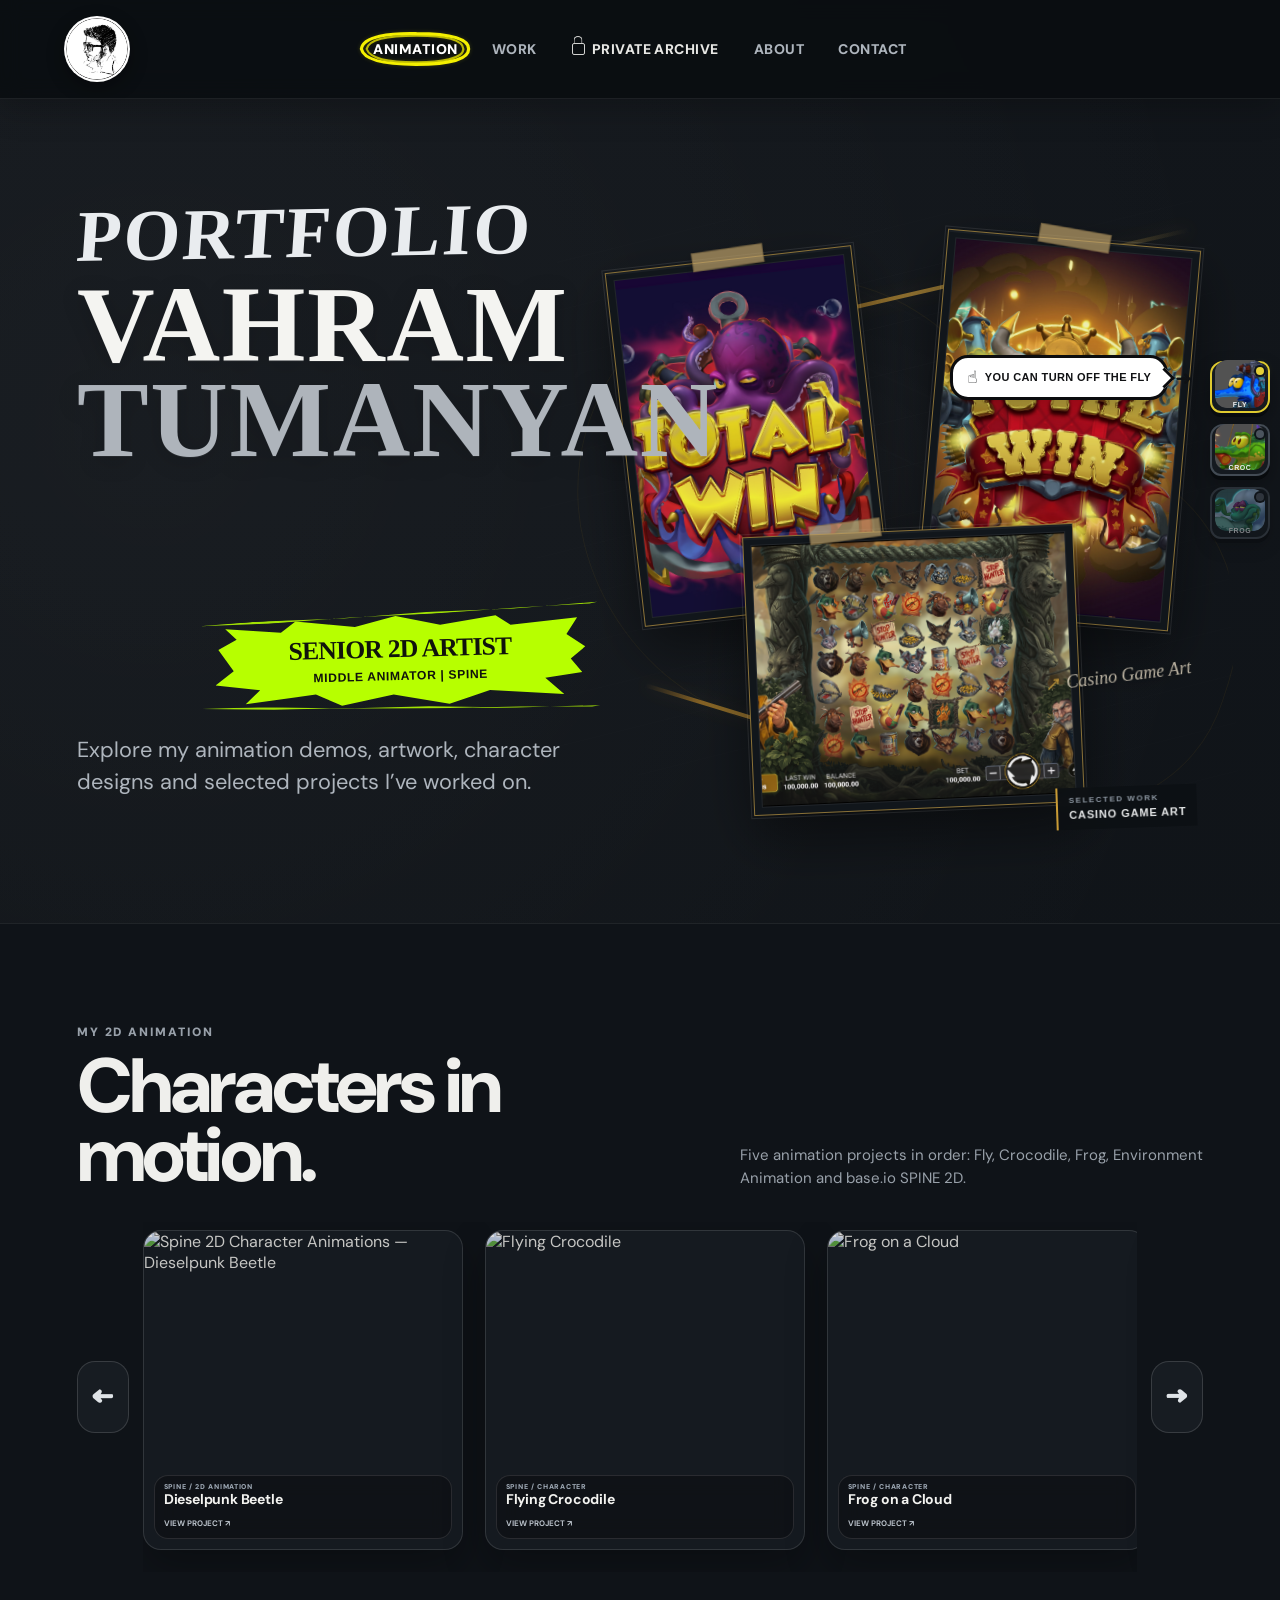
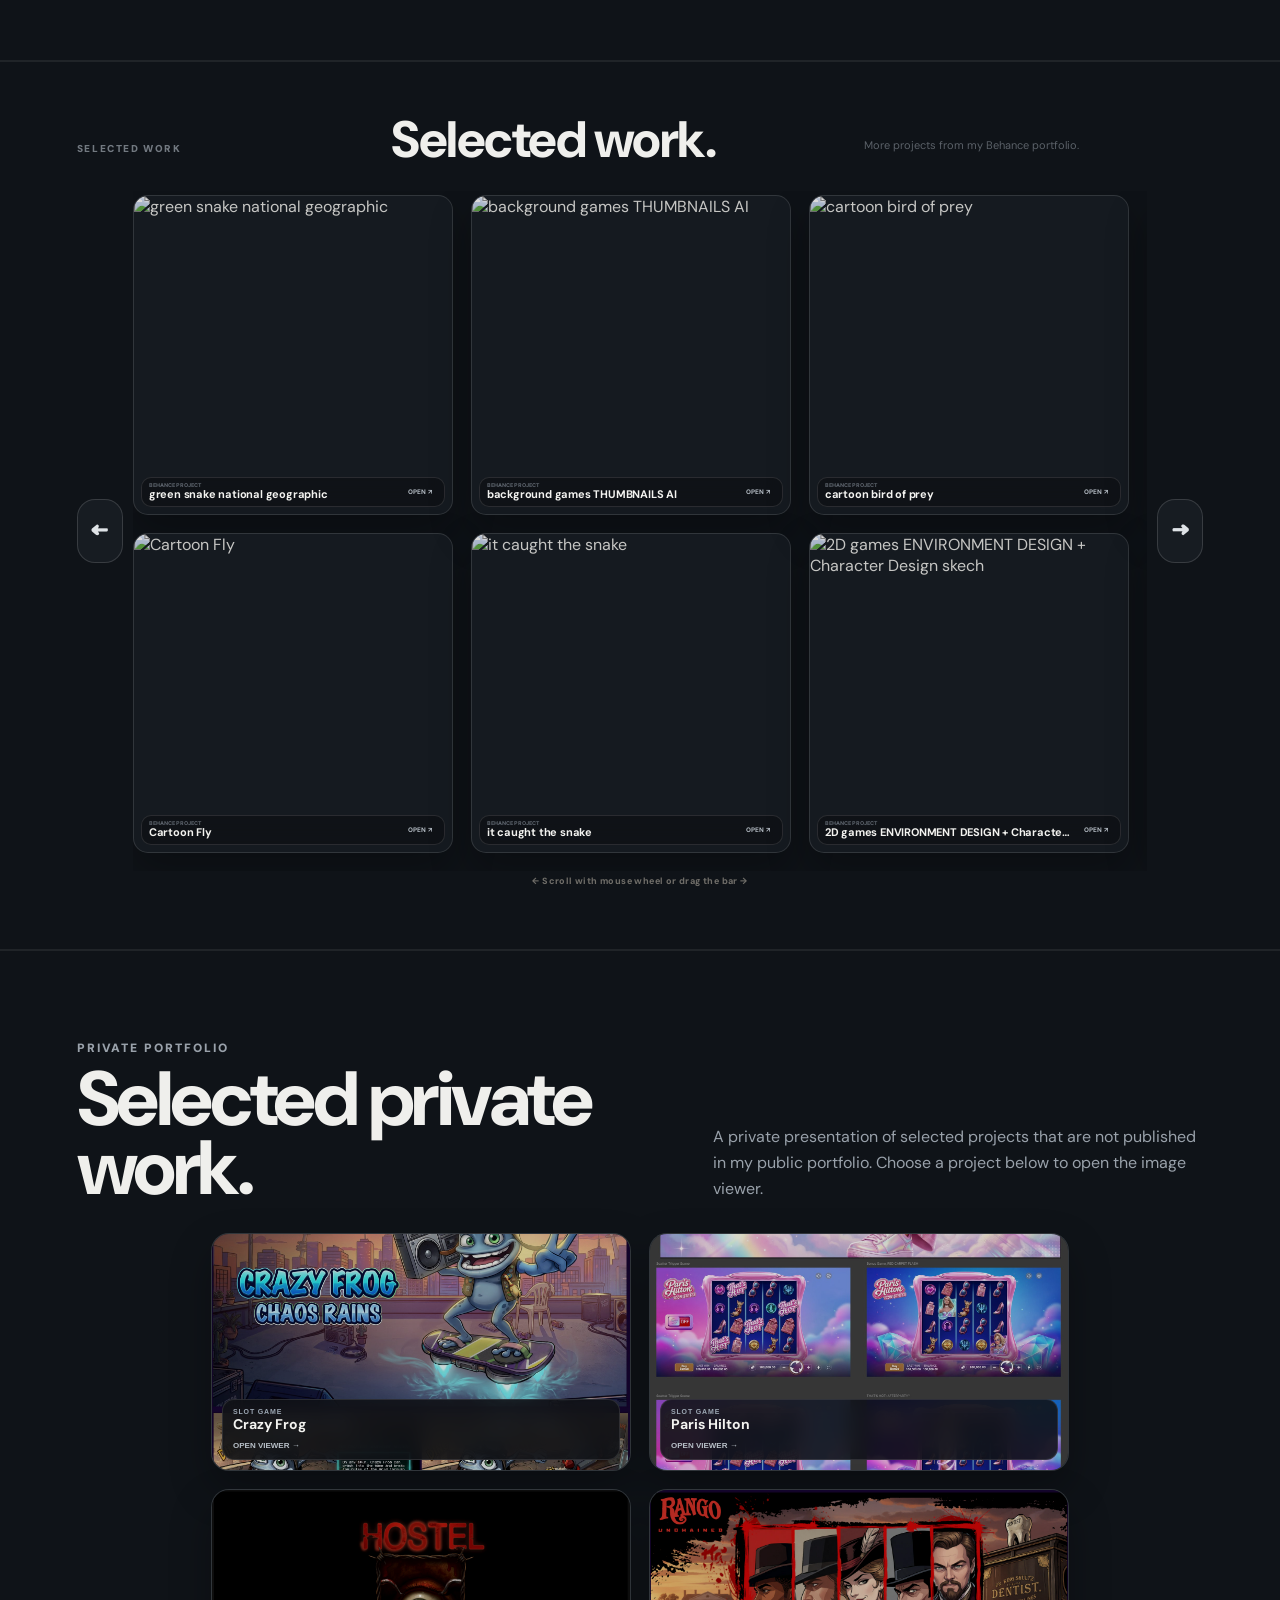
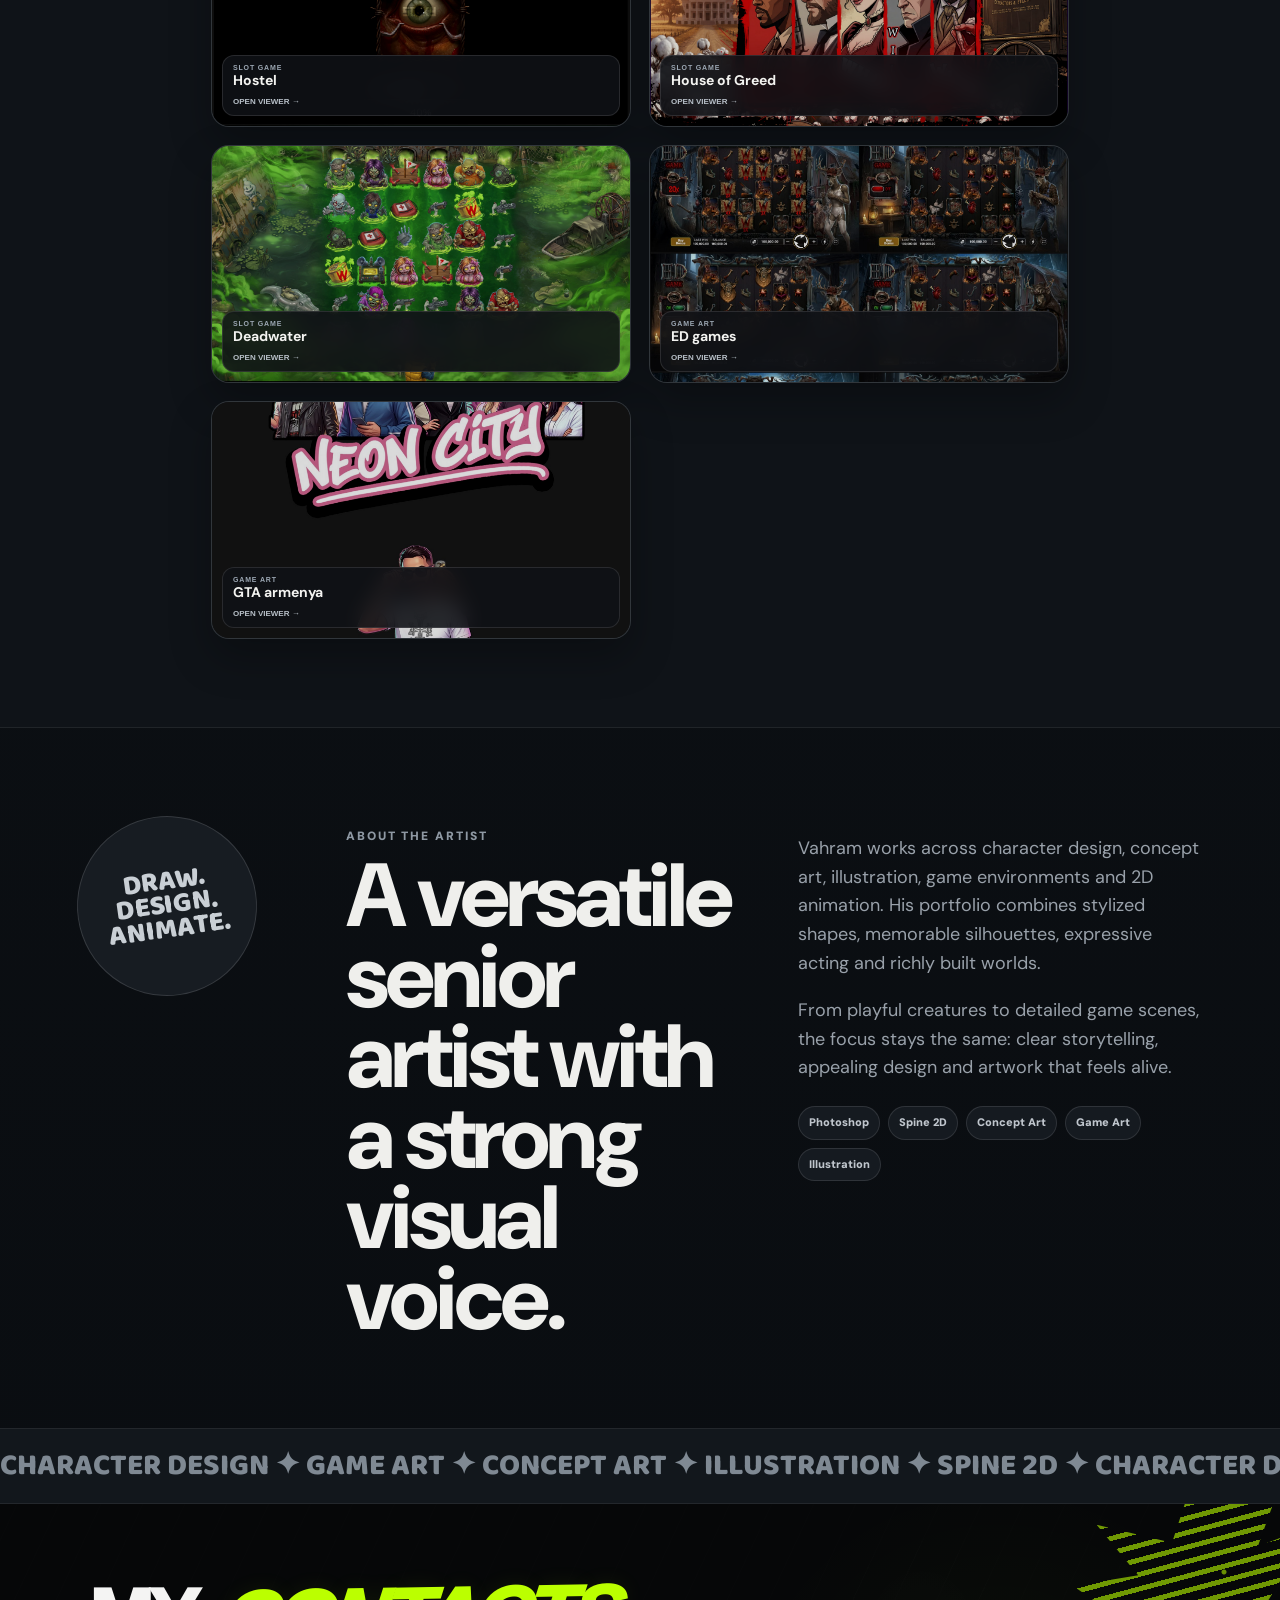
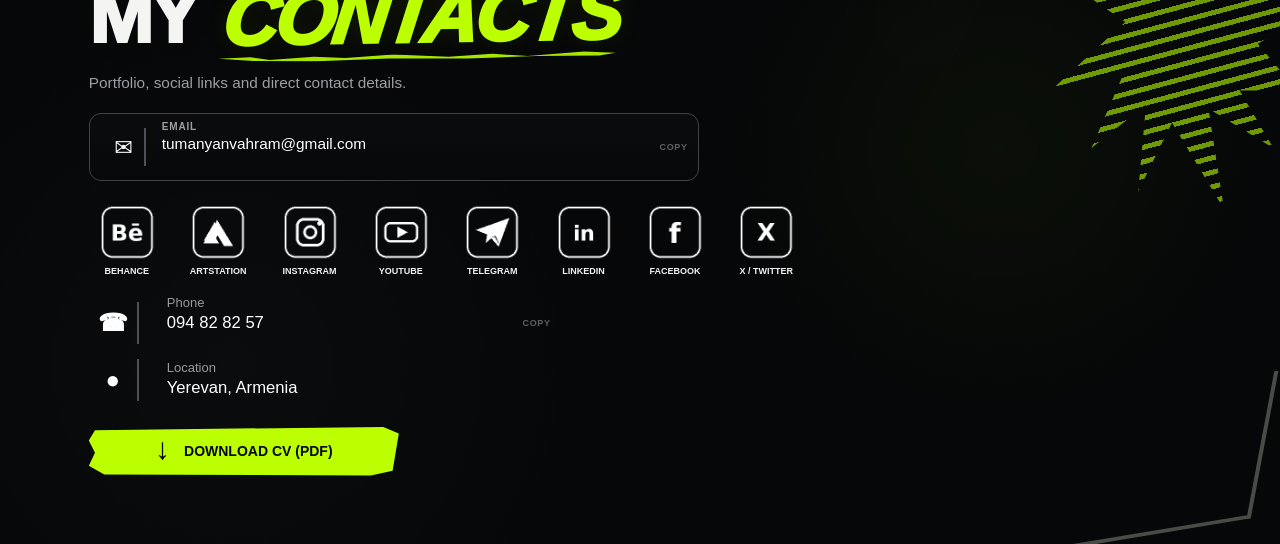
==== commit 17bee352: "Update portfolio V20" ====
--- a/index.html
+++ b/index.html
@@ -12,9 +12,8 @@
   <div class="paper-noise" aria-hidden="true"></div>
 
   <header class="topbar">
-    <a class="brand" href="#top" aria-label="Vahram Tumanyan home">
-      <span class="brand-splat">VT</span>
-      <span>VAHRAM<br><b>TUMANYAN</b></span>
+    <a class="brand brand-avatar-only" href="#top" aria-label="Vahram Tumanyan home">
+      <span class="brand-avatar-wrap"><img src="assets/avatar/vahram-avatar.png" alt="Vahram Tumanyan"></span>
     </a>
     <nav>
       <a href="#animations" class="nav-link active">ANIMATION</a>
@@ -27,20 +26,27 @@
 
   <!-- NEW CHARACTER UI V4: body-level, independent from sticky header -->
   <aside class="vt-character-rail" id="vtCharacterRail" aria-label="Character controls">
+    <div class="fly-disable-hint" id="flyDisableHint" aria-hidden="true">
+      <span class="fly-disable-hint-bubble">
+        <span class="fly-disable-hint-hand">☝</span>
+        <span class="fly-disable-hint-copy" id="flyHintText">YOU CAN TURN OFF THE FLY</span>
+      </span>
+      <span class="fly-disable-hint-arrow">➜</span>
+    </div>
     <button class="vt-character-button is-on" id="vtFlyToggle" type="button" aria-pressed="true" title="Fly on/off">
-      <span class="vt-character-button-icon" aria-hidden="true">🪰</span>
+      <span class="vt-character-button-icon user-icon" aria-hidden="true"><img src="assets/character-icons/fly.png" alt=""></span>
       <span class="vt-character-button-label">FLY</span>
       <span class="vt-character-led" aria-hidden="true"></span>
     </button>
 
-    <button class="vt-character-button is-placeholder" id="vtCrocToggle" type="button" aria-pressed="false" title="Crocodile — next step">
-      <span class="vt-character-button-icon" aria-hidden="true">🐊</span>
+    <button class="vt-character-button" id="vtCrocToggle" type="button" aria-pressed="false" title="Crocodile on/off">
+      <span class="vt-character-button-icon user-icon" aria-hidden="true"><img src="assets/character-icons/croc.png" alt=""></span>
       <span class="vt-character-button-label">CROC</span>
       <span class="vt-character-led" aria-hidden="true"></span>
     </button>
 
     <button class="vt-character-button is-placeholder" id="vtFrogToggle" type="button" aria-pressed="false" title="Frog — next step">
-      <span class="vt-character-button-icon" aria-hidden="true">🐸</span>
+      <span class="vt-character-button-icon user-icon" aria-hidden="true"><img src="assets/character-icons/frog.png" alt=""></span>
       <span class="vt-character-button-label">FROG</span>
       <span class="vt-character-led" aria-hidden="true"></span>
     </button>
@@ -51,33 +57,63 @@
     <iframe id="vtFlyFrame" src="fly_widget.html" title="Interactive Spine fly" scrolling="no"></iframe>
   </div>
 
+  <div class="vt-croc-stage is-disabled" id="vtCrocStage" aria-hidden="true">
+    <iframe id="vtCrocFrame" src="croc_widget.html" title="Interactive crocodile Spine demo" scrolling="no"></iframe>
+  </div>
+
   <div class="vt-character-toast" id="vtCharacterToast" aria-live="polite"></div>
 
 
   <main id="top">
     <section class="hero section-pad">
       <div class="hero-copy">
-        <div class="eyebrow sticker">SENIOR 2D ARTIST · CHARACTER DESIGN · CONCEPT ART</div>
-        <h1>
-          VAHRAM<br>
-          <span class="scribble">TUMANYAN</span>
-        </h1>
-        <p class="lead">2D Artist, Concept Artist and Spine Animator. Selected animation, game-art and private portfolio work.</p>
-        <div class="hero-actions">
-          <a class="pill primary" href="#work">VIEW PORTFOLIO ↓</a>
-          <a class="pill ghost" href="https://www.behance.net/vahramtumanyan?locale=ru_RU" target="_blank" rel="noreferrer">FULL BEHANCE ↗</a>
-        </div>
-        <div class="skill-strip" aria-label="skills">
-          <span>CHARACTERS</span><span>ENVIRONMENTS</span><span>ILLUSTRATION</span><span>SPINE 2D</span><span>GAME ART</span>
-        </div>
-      </div>
-
-      <div class="hero-art" aria-hidden="true">
-        <div class="blob blob-a"></div>
-        <div class="blob blob-b"></div>
-        <div class="hero-card rotate-a"><img src="https://mir-s3-cdn-cf.behance.net/projects/404/62f576218300215.Y3JvcCwxMTY5LDkxNCw2MywyMjI.png" alt=""></div>
-        <div class="hero-card rotate-b"><img src="https://mir-s3-cdn-cf.behance.net/projects/404/eaf5ab138330639.Y3JvcCwzODIxLDI5ODgsMzc4LDEzMg.jpg" alt=""></div>
-        <div class="burst">HEY!<br>LOOK HERE</div>
+        <div class="eyebrow sticker portfolio-label">PORTFOLIO</div>
+        <div class="hero-name-slot" id="heroNameSlot">
+          <h1 class="hero-name-morph" id="heroNameMorph">
+            <span class="hero-name-first">VAHRAM</span>
+            <span class="hero-name-last">TUMANYAN</span>
+          </h1>
+        </div>
+        <div class="artist-role-badge" aria-label="Senior 2D Artist, Middle Animator, Spine">
+          <div class="role-brush" aria-hidden="true"></div>
+          <div class="role-text">
+            <strong>SENIOR 2D ARTIST</strong>
+            <span>MIDDLE ANIMATOR | SPINE</span>
+          </div>
+        </div>
+  <div id="vtFrogStage" class="vt-frog-stage is-disabled" aria-hidden="true">
+    <iframe id="vtFrogFrame" src="frog_widget.html" title="Frog Spine demo" scrolling="no"></iframe>
+  </div>
+
+        <p class="lead hero-portfolio-copy">Explore my animation demos, artwork, character designs and selected projects I’ve worked on.</p>
+      </div>
+
+      <div class="hero-showcase" id="heroShowcase" aria-label="Featured artwork showcase">
+        <div class="hero-sketch-bg" aria-hidden="true"></div>
+        <div class="hero-gold-stroke hero-gold-stroke-a" aria-hidden="true"></div>
+        <div class="hero-gold-stroke hero-gold-stroke-b" aria-hidden="true"></div>
+
+        <div class="hero-stack-label" id="heroStackLabel">
+          <span class="hero-stack-kicker">SELECTED WORK</span>
+          <strong id="heroStackTitle">CASINO GAME ART</strong>
+        </div>
+
+        <div class="hero-rotating-stack" id="heroRotatingStack">
+          <figure class="hero-rot-card card-back" data-slot="0">
+            <span class="hero-card-tape"></span>
+            <img id="heroImg0" src="assets/hero-sets/casino_01.png" alt="Casino Game Art">
+          </figure>
+          <figure class="hero-rot-card card-mid" data-slot="1">
+            <span class="hero-card-tape"></span>
+            <img id="heroImg1" src="assets/hero-sets/casino_02.png" alt="Casino Game Art">
+          </figure>
+          <figure class="hero-rot-card card-front" data-slot="2">
+            <span class="hero-card-tape"></span>
+            <img id="heroImg2" src="assets/hero-sets/casino_03.png" alt="Casino Game Art">
+          </figure>
+        </div>
+
+        <div class="hero-hand-note" id="heroHandNote">Casino Game Art</div>
       </div>
     </section>
 <section class="top-characters section-pad" id="animations">
@@ -434,11 +470,85 @@
       <div>CHARACTER DESIGN ✦ GAME ART ✦ CONCEPT ART ✦ ILLUSTRATION ✦ SPINE 2D ✦ CHARACTER DESIGN ✦ GAME ART ✦</div>
     </section>
 
-    <section id="contact" class="contact section-pad">
-      <p class="kicker">LET'S MAKE SOMETHING STRANGE & BEAUTIFUL</p>
-      <h2>Need a character<br>with a pulse?</h2>
-      <a class="pill primary giant" href="https://www.behance.net/vahramtumanyan?locale=ru_RU" target="_blank" rel="noreferrer">VIEW BEHANCE ↗</a>
-      <p class="micro">Portfolio concept prototype · built for GitHub Pages</p>
+    <section id="contact" class="contact section-pad contact-reference">
+      <div class="contact-brush contact-brush-a" aria-hidden="true"></div>
+      <div class="contact-brush contact-brush-b" aria-hidden="true"></div>
+
+      <div class="contact-inner">
+        <div class="contact-heading">
+          <h2><span>MY</span> <em>CONTACTS</em></h2>
+          <p>Portfolio, social links and direct contact details.</p>
+        </div>
+
+        <button class="contact-email-top contact-copy-trigger" type="button" data-copy="tumanyanvahram@gmail.com" data-copy-label="EMAIL">
+          <span class="contact-email-symbol">✉</span>
+          <span>
+            <small>EMAIL</small>
+            <strong class="selectable-contact-text">tumanyanvahram@gmail.com</strong>
+            <span class="inline-copy-state" aria-live="polite"></span>
+          </span>
+        </button>
+
+        <div class="contact-all-links" aria-label="Portfolio and social links">
+          <a class="contact-social" href="https://www.behance.net/vahramtumanyan" target="_blank" rel="noopener noreferrer" aria-label="Behance">
+            <img src="assets/contact-icons/user_behance_v4.png?v=4" alt="">
+            <span>BEHANCE</span>
+          </a>
+          <a class="contact-social" href="https://www.artstation.com/vahramtumanyan" target="_blank" rel="noopener noreferrer" aria-label="ArtStation">
+            <img src="assets/contact-icons/user_artstation_v4.png?v=4" alt="">
+            <span>ARTSTATION</span>
+          </a>
+          <a class="contact-social" href="https://www.instagram.com/vahram_tumanyan/" target="_blank" rel="noopener noreferrer" aria-label="Instagram">
+            <img src="assets/contact-icons/user_instagram_v4.png?v=4" alt="">
+            <span>INSTAGRAM</span>
+          </a>
+          <a class="contact-social" href="https://www.youtube.com/@vahramtumanyan9471" target="_blank" rel="noopener noreferrer" aria-label="YouTube">
+            <img src="assets/contact-icons/user_youtube_v4.png?v=4" alt="">
+            <span>YOUTUBE</span>
+          </a>
+          <a class="contact-social" href="https://t.me/VAHRAMTUMANYAN" target="_blank" rel="noopener noreferrer" aria-label="Telegram">
+            <img src="assets/contact-icons/user_telegram_v4.png?v=4" alt="">
+            <span>TELEGRAM</span>
+          </a>
+          <a class="contact-social" href="https://www.linkedin.com/in/vahram-tumanyan-a5398b197/" target="_blank" rel="noopener noreferrer" aria-label="LinkedIn">
+            <img src="assets/contact-icons/user_linkedin_v4.png?v=4" alt="">
+            <span>LINKEDIN</span>
+          </a>
+          <a class="contact-social" href="https://www.facebook.com/vahram.tumanyan.39/" target="_blank" rel="noopener noreferrer" aria-label="Facebook">
+            <img src="assets/contact-icons/user_facebook_v4.png?v=4" alt="">
+            <span>FACEBOOK</span>
+          </a>
+          <a class="contact-social" href="https://x.com/VahramTumanyan" target="_blank" rel="noopener noreferrer" aria-label="X">
+            <img src="assets/contact-icons/user_x_v4.png?v=4" alt="">
+            <span>X / TWITTER</span>
+          </a>
+        </div>
+
+        <div class="contact-details">
+          <div class="contact-detail-row contact-phone-copy contact-copy-trigger" role="button" tabindex="0" data-copy="+374 94 82 82 57" data-copy-label="PHONE">
+            <div class="contact-detail-icon" aria-hidden="true">☎</div>
+            <div class="contact-detail-copy">
+              <small>Phone</small>
+              <strong class="selectable-contact-text">094 82 82 57</strong>
+              <span class="inline-copy-state" aria-live="polite"></span>
+            </div>
+          </div>
+
+          <div class="contact-detail-row">
+            <div class="contact-detail-icon" aria-hidden="true">●</div>
+            <div class="contact-detail-copy">
+              <small>Location</small>
+              <strong>Yerevan, Armenia</strong>
+            </div>
+          </div>
+        </div>
+<div class="contact-actions">
+          <a class="contact-cv-button" href="assets/cv/Vahram_Tumanyan_CV.pdf" download="Vahram_Tumanyan_CV.pdf">
+            <span class="contact-download-icon">↓</span>
+            <strong>DOWNLOAD CV (PDF)</strong>
+          </a>
+        </div>
+      </div>
     </section>
   </main>
 <script src="script.js"></script>
--- a/style.css
+++ b/style.css
@@ -2452,3 +2452,1742 @@
     font-size:10px !important;
   }
 }
+
+
+/* V11 — slightly larger fly than V10 */
+.vt-fly-stage{
+  width:520px !important;
+  height:292px !important;
+}
+
+.vt-fly-speech{
+  bottom:246px !important;
+}
+
+@media(max-width:1200px){
+  .vt-fly-stage{
+    width:450px !important;
+    height:253px !important;
+  }
+  .vt-fly-speech{
+    bottom:212px !important;
+  }
+}
+
+@media(max-width:900px){
+  .vt-fly-stage{
+    width:360px !important;
+    height:203px !important;
+  }
+  .vt-fly-speech{
+    bottom:170px !important;
+  }
+}
+
+@media(max-width:520px){
+  .vt-fly-stage{
+    width:295px !important;
+    height:166px !important;
+  }
+  .vt-fly-speech{
+    bottom:137px !important;
+  }
+}
+
+
+/* =========================================================
+   V13 — MUCH BIGGER FLY + SPEECH BUBBLE ABOVE THE HEAD
+   ========================================================= */
+.vt-fly-stage{
+  width:640px !important;
+  height:360px !important;
+}
+
+.vt-fly-speech{
+  left:210px !important;          /* move toward the head area, not left edge */
+  bottom:260px !important;        /* place above the head */
+  max-width:260px !important;
+  font-size:12px !important;
+  text-align:center !important;
+  padding:10px 12px !important;
+  border-radius:14px !important;
+}
+
+.vt-fly-speech::after{
+  left:44px !important;           /* tail points down toward the head */
+  bottom:-8px !important;
+}
+
+@media (max-width:1200px){
+  .vt-fly-stage{
+    width:560px !important;
+    height:315px !important;
+  }
+  .vt-fly-speech{
+    left:175px !important;
+    bottom:226px !important;
+    max-width:240px !important;
+  }
+}
+
+@media (max-width:900px){
+  .vt-fly-stage{
+    width:460px !important;
+    height:259px !important;
+  }
+  .vt-fly-speech{
+    left:145px !important;
+    bottom:185px !important;
+    max-width:220px !important;
+    font-size:11px !important;
+  }
+}
+
+@media (max-width:520px){
+  .vt-fly-stage{
+    width:340px !important;
+    height:191px !important;
+  }
+  .vt-fly-speech{
+    left:92px !important;
+    bottom:132px !important;
+    max-width:175px !important;
+    font-size:10px !important;
+    padding:8px 10px !important;
+  }
+}
+
+
+/* =========================================================
+   SHADOW PATCH for V13
+   Keep it subtle, transparent and smooth.
+   ========================================================= */
+.vt-fly-stage,
+.vt-fly-stage iframe,
+#vtFlyFrame {
+  overflow: visible !important;
+}
+
+.vt-fly-stage {
+  isolation: isolate;
+}
+
+
+/* =========================================================
+   HERO ROTATING 3-CARD SHOWCASE V1
+   Real user source images. Three cards swap by groups.
+   ========================================================= */
+.hero{
+  grid-template-columns:.92fr 1.08fr !important;
+  gap:32px !important;
+  overflow:hidden;
+}
+.hero-copy{position:relative;z-index:5}
+.hero-showcase{
+  position:relative;
+  min-width:0;
+  height:min(650px,72vh);
+  isolation:isolate;
+  overflow:visible;
+}
+.hero-sketch-bg{
+  position:absolute;
+  inset:2% -6% 0 -15%;
+  z-index:-4;
+  opacity:.48;
+  background:
+    radial-gradient(ellipse at 43% 44%,rgba(255,255,255,.055),transparent 36%),
+    repeating-linear-gradient(166deg,transparent 0 21px,rgba(255,255,255,.018) 21px 22px,transparent 22px 47px),
+    repeating-linear-gradient(25deg,transparent 0 31px,rgba(255,255,255,.012) 31px 33px,transparent 33px 67px);
+  clip-path:polygon(5% 4%,96% 0,100% 91%,75% 100%,0 88%);
+}
+.hero-sketch-bg::before,
+.hero-sketch-bg::after{
+  content:"";
+  position:absolute;
+  border:1px solid rgba(214,164,48,.14);
+  border-radius:48% 52% 45% 55%;
+  transform:rotate(-14deg);
+}
+.hero-sketch-bg::before{width:62%;height:72%;left:8%;top:12%}
+.hero-sketch-bg::after{width:48%;height:55%;right:0;bottom:5%;transform:rotate(18deg)}
+.hero-gold-stroke{
+  position:absolute;
+  z-index:-2;
+  height:4px;
+  background:linear-gradient(90deg,transparent,#b78328 15%,#e0b44c 60%,transparent);
+  box-shadow:0 0 18px rgba(213,161,52,.18);
+  opacity:.7;
+}
+.hero-gold-stroke-a{width:76%;right:1%;top:14%;transform:rotate(-13deg)}
+.hero-gold-stroke-b{width:66%;left:4%;bottom:14%;transform:rotate(17deg)}
+.hero-rotating-stack{
+  position:absolute;
+  inset:0;
+  z-index:2;
+}
+.hero-rot-card{
+  --rot:0deg;
+  position:absolute;
+  margin:0;
+  padding:7px;
+  background:#11161b;
+  border:1px solid rgba(226,180,77,.58);
+  box-shadow:0 24px 55px rgba(0,0,0,.48),0 2px 0 rgba(255,255,255,.04) inset;
+  overflow:visible;
+  transform:translate3d(0,0,0) rotate(var(--rot));
+  transition:opacity .26s ease,filter .26s ease;
+  will-change:transform,opacity;
+}
+.hero-rot-card::after{
+  content:"";
+  position:absolute;
+  inset:-4px;
+  border:1px solid rgba(255,255,255,.09);
+  pointer-events:none;
+}
+.hero-rot-card img{
+  display:block;
+  width:100%;height:100%;
+  object-fit:cover;
+  object-position:center;
+  border:1px solid rgba(255,255,255,.07);
+  filter:saturate(.90) contrast(1.03) brightness(.93);
+}
+.hero-rot-card.card-back{
+  --rot:-6.5deg;
+  width:42%;height:55%;
+  left:2%;top:11%;
+  z-index:2;
+}
+.hero-rot-card.card-mid{
+  --rot:5deg;
+  width:43%;height:59%;
+  right:3%;top:8%;
+  z-index:3;
+}
+.hero-rot-card.card-front{
+  --rot:-2.5deg;
+  width:56%;height:43%;
+  left:23%;bottom:4%;
+  z-index:5;
+}
+.hero-card-tape{
+  position:absolute;
+  width:72px;height:19px;
+  top:-12px;left:50%;
+  transform:translateX(-50%) rotate(-2deg);
+  z-index:9;
+  background:rgba(193,164,107,.68);
+  border:1px solid rgba(62,49,30,.35);
+  box-shadow:0 2px 6px rgba(0,0,0,.22);
+}
+.card-mid .hero-card-tape{transform:translateX(-50%) rotate(5deg)}
+.card-front .hero-card-tape{left:20%;transform:rotate(-5deg)}
+.hero-stack-label{
+  position:absolute;
+  right:1%;bottom:1%;z-index:9;
+  display:flex;flex-direction:column;gap:4px;
+  padding:9px 11px;
+  background:rgba(11,15,19,.84);
+  border-left:2px solid #c99b35;
+  backdrop-filter:blur(5px);
+  transform:rotate(-2deg);
+}
+.hero-stack-kicker{font:800 8px/1 Arial,sans-serif;letter-spacing:.19em;color:#8e98a3}
+.hero-stack-label strong{font:900 11px/1.1 Arial,sans-serif;letter-spacing:.08em;color:#e5e7e8}
+.hero-hand-note{
+  position:absolute;
+  right:2%;top:74%;z-index:8;
+  color:#ddd2bd;
+  font:italic 18px/1.05 Georgia,serif;
+  transform:rotate(-7deg);
+  opacity:.84;
+  text-shadow:0 2px 8px rgba(0,0,0,.5);
+}
+.hero-hand-note::before{
+  content:"↗";
+  display:inline-block;
+  margin-right:7px;
+  color:#c89a38;
+}
+
+/* Sequential exit */
+.hero-rot-card.is-leaving{
+  pointer-events:none;
+  animation:heroCardOut .40s cubic-bezier(.4,0,.8,.2) forwards;
+}
+.hero-rot-card.is-entering{
+  animation:heroCardIn .62s cubic-bezier(.18,.82,.22,1.18) both;
+}
+.hero-rot-card.card-mid.is-entering{animation-delay:.06s}
+.hero-rot-card.card-front.is-entering{animation-delay:.12s}
+@keyframes heroCardOut{
+  0%{opacity:1;transform:translate3d(0,0,0) rotate(var(--rot)) scale(1)}
+  100%{opacity:0;transform:translate3d(18px,-12px,0) rotate(calc(var(--rot) + 2deg)) scale(.94);filter:blur(2px)}
+}
+@keyframes heroCardIn{
+  0%{opacity:0;transform:translate3d(75px,28px,0) rotate(calc(var(--rot) + 7deg)) scale(.86);filter:blur(3px)}
+  72%{opacity:1;transform:translate3d(-8px,-3px,0) rotate(calc(var(--rot) - 1deg)) scale(1.025);filter:blur(0)}
+  100%{opacity:1;transform:translate3d(0,0,0) rotate(var(--rot)) scale(1)}
+}
+.hero-stack-label.is-changing,.hero-hand-note.is-changing{animation:heroTextSwap .55s ease both}
+@keyframes heroTextSwap{0%{opacity:1;transform:translateY(0) rotate(-2deg)}45%{opacity:0;transform:translateY(7px) rotate(-2deg)}55%{opacity:0;transform:translateY(-7px) rotate(-2deg)}100%{opacity:1;transform:translateY(0) rotate(-2deg)}}
+
+@media(max-width:1200px){
+  .hero-showcase{height:560px}
+  .hero-hand-note{font-size:15px}
+}
+@media(max-width:900px){
+  .hero{grid-template-columns:1fr !important;overflow:visible}
+  .hero-showcase{height:590px;margin-top:18px}
+  .hero-rot-card.card-back{left:5%}
+  .hero-rot-card.card-mid{right:5%}
+}
+@media(max-width:560px){
+  .hero-showcase{height:430px}
+  .hero-rot-card{padding:4px}
+  .hero-rot-card.card-back{width:47%;height:52%;left:0;top:12%}
+  .hero-rot-card.card-mid{width:47%;height:55%;right:0;top:9%}
+  .hero-rot-card.card-front{width:63%;height:40%;left:18%;bottom:5%}
+  .hero-card-tape{width:48px;height:14px;top:-9px}
+  .hero-hand-note{font-size:12px;top:75%}
+}
+
+
+/* =========================================================
+   CONTACT REFERENCE V1
+   Replaces ONLY the bottom #contact section.
+   ========================================================= */
+#contact.contact-reference{
+  position:relative;
+  min-height:690px;
+  display:block;
+  overflow:hidden;
+  text-align:left;
+  padding:68px 52px 58px !important;
+  background:
+    radial-gradient(circle at 78% 38%, rgba(150,255,0,.035), transparent 25%),
+    radial-gradient(circle at 18% 72%, rgba(255,255,255,.018), transparent 32%),
+    #060708 !important;
+  color:#f4f5f6;
+  isolation:isolate;
+}
+
+#contact.contact-reference::before{
+  content:"";
+  position:absolute;
+  inset:0;
+  z-index:-3;
+  opacity:.25;
+  background:
+    repeating-linear-gradient(115deg, transparent 0 15px, rgba(255,255,255,.018) 15px 16px, transparent 16px 38px),
+    radial-gradient(circle at 72% 18%,rgba(255,255,255,.025),transparent 18%);
+  pointer-events:none;
+}
+
+.contact-inner{
+  position:relative;
+  z-index:3;
+  max-width:1120px;
+  margin:0 auto;
+}
+
+.contact-heading h2{
+  margin:0;
+  font-family:Arial,Helvetica,sans-serif;
+  font-size:clamp(58px,7vw,105px) !important;
+  line-height:.88;
+  letter-spacing:-.055em;
+  font-weight:950;
+  text-transform:uppercase;
+}
+
+.contact-heading h2 span{
+  color:#f4f4f3;
+}
+
+.contact-heading h2 em{
+  display:inline-block;
+  margin-left:12px;
+  color:#bbff00;
+  font-style:italic;
+  font-weight:950;
+  letter-spacing:-.04em;
+  transform:skewX(-8deg) rotate(-1deg);
+  text-shadow:0 0 22px rgba(187,255,0,.08);
+}
+
+.contact-heading h2 em::after{
+  content:"";
+  display:block;
+  height:8px;
+  margin-top:2px;
+  background:
+    linear-gradient(90deg,transparent 0 2%,#bbff00 3% 96%,transparent 97%),
+    repeating-linear-gradient(90deg,#bbff00 0 18px,transparent 18px 27px);
+  clip-path:polygon(0 28%,8% 16%,13% 54%,24% 23%,32% 45%,44% 12%,58% 53%,69% 26%,78% 61%,92% 15%,100% 40%,96% 70%,80% 62%,63% 78%,43% 60%,25% 79%,9% 62%);
+  opacity:.9;
+}
+
+.contact-heading p{
+  margin:16px 0 28px;
+  color:#9ba0a6;
+  font:500 clamp(17px,1.5vw,24px)/1.35 Arial,Helvetica,sans-serif;
+}
+
+.contact-socials{
+  display:grid;
+  grid-template-columns:repeat(7,minmax(78px,1fr));
+  gap:18px;
+  max-width:1000px;
+  margin-top:12px;
+}
+
+.contact-social{
+  color:#fff;
+  text-decoration:none;
+  display:flex;
+  flex-direction:column;
+  align-items:center;
+  gap:8px;
+  min-width:0;
+}
+
+.contact-social b{
+  width:68px;
+  height:62px;
+  border:1px solid #3f4348;
+  border-radius:13px;
+  display:grid;
+  place-items:center;
+  background:linear-gradient(180deg,#0b0c0e,#070809);
+  box-shadow:inset 0 0 0 1px rgba(255,255,255,.015);
+  font:900 32px/1 Arial,Helvetica,sans-serif;
+  transition:.18s transform,.18s border-color,.18s box-shadow;
+}
+
+.contact-social:hover b{
+  transform:translateY(-3px);
+  border-color:#8b929a;
+  box-shadow:0 10px 22px rgba(0,0,0,.32);
+}
+
+.contact-social span{
+  color:#e9eaeb;
+  font:800 10px/1 Arial,Helvetica,sans-serif;
+  white-space:nowrap;
+}
+
+.contact-youtube{font-size:25px !important}
+.contact-linkedin{font-size:29px !important}
+.contact-facebook{font-family:Georgia,serif !important;font-size:38px !important}
+.contact-telegram{font-size:32px !important;transform:rotate(-13deg)}
+.contact-artstation{font-size:34px !important}
+.contact-instagram{font-size:39px !important}
+
+.contact-details{
+  width:min(620px,100%);
+  margin-top:34px;
+  display:grid;
+  gap:13px;
+}
+
+.contact-detail-row{
+  display:grid;
+  grid-template-columns:74px 1fr;
+  align-items:center;
+  min-height:52px;
+}
+
+.contact-detail-icon{
+  width:58px;
+  height:48px;
+  display:grid;
+  place-items:center;
+  color:#fff;
+  border-right:2px solid #4d5157;
+  font:900 27px/1 Arial,Helvetica,sans-serif;
+}
+
+.contact-detail-copy{
+  padding-left:18px;
+  display:flex;
+  flex-direction:column;
+  gap:2px;
+}
+
+.contact-detail-copy small{
+  color:#969ba1;
+  font:500 15px/1.15 Arial,Helvetica,sans-serif;
+}
+
+.contact-detail-copy strong{
+  color:#fff;
+  font:500 clamp(17px,1.5vw,23px)/1.2 Arial,Helvetica,sans-serif;
+}
+
+.contact-actions{
+  display:flex;
+  align-items:center;
+  gap:18px;
+  margin-top:28px;
+  flex-wrap:wrap;
+}
+
+.contact-cv-button,
+.contact-message-button{
+  height:64px;
+  display:inline-flex;
+  align-items:center;
+  justify-content:center;
+  gap:14px;
+  padding:0 34px;
+  text-decoration:none;
+  font:900 16px/1 Arial,Helvetica,sans-serif;
+  transition:.18s transform,.18s box-shadow;
+}
+
+.contact-cv-button{
+  min-width:330px;
+  color:#050607;
+  background:#bbff00;
+  border:0;
+  clip-path:polygon(2% 12%,95% 6%,100% 18%,98% 87%,91% 96%,5% 94%,0 78%,2% 54%,0 31%);
+  box-shadow:0 0 26px rgba(187,255,0,.10);
+}
+
+.contact-message-button{
+  min-width:260px;
+  color:#fff;
+  background:#070809;
+  border:2px solid #d9dde0;
+  border-radius:14px;
+}
+
+.contact-cv-button:hover,
+.contact-message-button:hover{
+  transform:translateY(-3px);
+}
+
+.contact-download-icon{
+  font:900 30px/1 Arial,Helvetica,sans-serif;
+  transform:translateY(-2px);
+}
+
+.contact-message-button > span{
+  font-size:28px;
+  transform:rotate(-13deg);
+}
+
+.contact-brush{
+  position:absolute;
+  z-index:-1;
+  pointer-events:none;
+  opacity:.65;
+}
+
+.contact-brush-a{
+  width:260px;
+  height:360px;
+  right:-35px;
+  top:-40px;
+  background:
+    radial-gradient(circle at 65% 30%,rgba(187,255,0,.85) 0 2px,transparent 3px),
+    repeating-linear-gradient(165deg,rgba(187,255,0,.9) 0 5px,transparent 5px 14px);
+  clip-path:polygon(55% 0,71% 11%,87% 5%,78% 23%,100% 17%,82% 38%,97% 42%,78% 50%,93% 63%,71% 63%,84% 79%,59% 68%,65% 96%,45% 72%,32% 91%,35% 67%,14% 79%,26% 59%,0 62%,27% 44%,7% 34%,32% 31%,16% 17%,45% 22%);
+  filter:blur(.2px);
+}
+
+.contact-brush-b{
+  width:190px;
+  height:150px;
+  right:20px;
+  bottom:8px;
+  border-right:4px solid #a7aa9f;
+  border-bottom:4px solid #a7aa9f;
+  transform:skewX(-20deg) rotate(-10deg);
+  opacity:.42;
+}
+
+@media(max-width:900px){
+  #contact.contact-reference{
+    padding:56px 28px 48px !important;
+  }
+  .contact-socials{
+    grid-template-columns:repeat(4,minmax(80px,1fr));
+    max-width:620px;
+  }
+}
+
+@media(max-width:620px){
+  #contact.contact-reference{
+    min-height:auto;
+    padding:48px 18px 42px !important;
+  }
+  .contact-heading h2{
+    font-size:clamp(48px,16vw,78px) !important;
+  }
+  .contact-heading h2 em{
+    margin-left:4px;
+  }
+  .contact-socials{
+    grid-template-columns:repeat(3,1fr);
+    gap:16px 9px;
+  }
+  .contact-social b{
+    width:62px;
+    height:56px;
+  }
+  .contact-detail-row{
+    grid-template-columns:58px 1fr;
+  }
+  .contact-detail-icon{
+    width:48px;
+  }
+  .contact-actions{
+    align-items:stretch;
+    flex-direction:column;
+  }
+  .contact-cv-button,
+  .contact-message-button{
+    width:100%;
+    min-width:0;
+  }
+  .contact-brush-a{
+    width:170px;
+    height:260px;
+    opacity:.38;
+  }
+}
+
+
+/* CONTACT LINKS + REPLACEABLE CV */
+.contact-email-top{
+  width:min(620px,100%);
+  min-height:70px;
+  margin:26px 0 30px;
+  padding:12px 18px;
+  display:flex;
+  align-items:center;
+  gap:16px;
+  border:1px solid #3f4348;
+  border-radius:13px;
+  background:linear-gradient(180deg,#0b0c0e,#070809);
+  color:#fff;
+  text-decoration:none;
+}
+.contact-email-symbol{
+  width:48px;
+  height:44px;
+  display:grid;
+  place-items:center;
+  border-right:2px solid #4d5157;
+  font-size:25px;
+}
+.contact-email-top > span:last-child{
+  display:flex;
+  flex-direction:column;
+  gap:3px;
+}
+.contact-email-top small{
+  color:#9ba0a6;
+  font:800 11px/1 Arial,Helvetica,sans-serif;
+  letter-spacing:.08em;
+}
+.contact-email-top strong{
+  color:#fff;
+  font:500 clamp(16px,1.5vw,22px)/1.2 Arial,Helvetica,sans-serif;
+}
+
+.contact-group{
+  margin-top:22px;
+}
+.contact-group-title{
+  margin-bottom:12px;
+  color:#bbff00;
+  font:900 13px/1 Arial,Helvetica,sans-serif;
+  letter-spacing:.12em;
+}
+.contact-socials-portfolio{
+  grid-template-columns:repeat(2,110px);
+  max-width:none;
+  justify-content:start;
+}
+.contact-socials-main{
+  grid-template-columns:repeat(6,minmax(82px,1fr));
+  max-width:860px;
+}
+.contact-x{
+  font-size:27px !important;
+}
+
+@media(max-width:900px){
+  .contact-socials-main{
+    grid-template-columns:repeat(3,minmax(82px,1fr));
+    max-width:520px;
+  }
+}
+@media(max-width:620px){
+  .contact-socials-portfolio{
+    grid-template-columns:repeat(2,1fr);
+    max-width:220px;
+  }
+  .contact-socials-main{
+    grid-template-columns:repeat(3,1fr);
+  }
+  .contact-email-top{
+    padding:10px 12px;
+  }
+  .contact-email-symbol{
+    width:40px;
+  }
+}
+
+
+/* =========================================================
+   CONTACT COMPACT V3 — user's icons, single row, moved left.
+   ========================================================= */
+#contact.contact-reference{
+  min-height:640px !important;
+  padding:58px 44px 46px !important;
+}
+
+#contact.contact-reference .contact-inner{
+  max-width:1180px !important;
+  margin:0 !important;
+  margin-left:clamp(24px,5.5vw,96px) !important;
+}
+
+#contact.contact-reference .contact-heading h2{
+  font-size:clamp(52px,6vw,88px) !important;
+  line-height:.9 !important;
+}
+
+#contact.contact-reference .contact-heading p{
+  margin:12px 0 20px !important;
+  font-size:clamp(15px,1.2vw,20px) !important;
+}
+
+#contact.contact-reference .contact-email-top{
+  width:min(610px,100%) !important;
+  min-height:58px !important;
+  margin:18px 0 22px !important;
+  padding:8px 14px !important;
+  border-radius:12px !important;
+}
+
+#contact.contact-reference .contact-email-symbol{
+  width:42px !important;
+  height:38px !important;
+  font-size:22px !important;
+}
+
+#contact.contact-reference .contact-email-top small{
+  font-size:10px !important;
+}
+
+#contact.contact-reference .contact-email-top strong{
+  font-size:clamp(15px,1.2vw,19px) !important;
+}
+
+#contact.contact-reference .contact-all-links{
+  display:flex !important;
+  flex-wrap:nowrap !important;
+  align-items:flex-start !important;
+  gap:clamp(10px,1.2vw,18px) !important;
+  margin:4px 0 20px !important;
+  width:max-content !important;
+  max-width:100% !important;
+}
+
+#contact.contact-reference .contact-social{
+  width:76px !important;
+  min-width:76px !important;
+  display:flex !important;
+  flex-direction:column !important;
+  align-items:center !important;
+  gap:6px !important;
+  color:#fff !important;
+  text-decoration:none !important;
+}
+
+#contact.contact-reference .contact-social img{
+  display:block !important;
+  width:58px !important;
+  height:58px !important;
+  object-fit:contain !important;
+  border:0 !important;
+  border-radius:0 !important;
+  background:transparent !important;
+  box-shadow:none !important;
+  transition:transform .18s ease, filter .18s ease !important;
+}
+
+#contact.contact-reference .contact-social:hover img{
+  transform:translateY(-3px) scale(1.03) !important;
+  filter:brightness(1.12) !important;
+}
+
+#contact.contact-reference .contact-social span{
+  color:#f1f2f3 !important;
+  font:800 9px/1 Arial,Helvetica,sans-serif !important;
+  white-space:nowrap !important;
+}
+
+#contact.contact-reference .contact-details{
+  width:min(470px,100%) !important;
+  margin-top:12px !important;
+  gap:6px !important;
+}
+
+#contact.contact-reference .contact-detail-row{
+  grid-template-columns:64px 1fr !important;
+  min-height:48px !important;
+}
+
+#contact.contact-reference .contact-detail-icon{
+  width:50px !important;
+  height:42px !important;
+  font-size:24px !important;
+}
+
+#contact.contact-reference .contact-detail-copy{
+  padding-left:14px !important;
+}
+
+#contact.contact-reference .contact-detail-copy small{
+  font-size:13px !important;
+}
+
+#contact.contact-reference .contact-detail-copy strong{
+  font-size:clamp(16px,1.3vw,20px) !important;
+}
+
+#contact.contact-reference .contact-actions{
+  gap:14px !important;
+  margin-top:20px !important;
+}
+
+#contact.contact-reference .contact-cv-button,
+#contact.contact-reference .contact-message-button{
+  height:54px !important;
+  padding:0 26px !important;
+  font-size:14px !important;
+}
+
+#contact.contact-reference .contact-cv-button{
+  min-width:310px !important;
+}
+
+#contact.contact-reference .contact-message-button{
+  min-width:245px !important;
+}
+
+@media(max-width:1050px){
+  #contact.contact-reference .contact-all-links{
+    flex-wrap:wrap !important;
+    width:min(720px,100%) !important;
+    row-gap:14px !important;
+  }
+}
+
+@media(max-width:620px){
+  #contact.contact-reference{
+    padding:44px 18px 38px !important;
+  }
+  #contact.contact-reference .contact-inner{
+    margin-left:0 !important;
+  }
+  #contact.contact-reference .contact-all-links{
+    display:grid !important;
+    grid-template-columns:repeat(4,1fr) !important;
+    gap:14px 8px !important;
+    width:100% !important;
+  }
+  #contact.contact-reference .contact-social{
+    width:auto !important;
+    min-width:0 !important;
+  }
+  #contact.contact-reference .contact-social img{
+    width:54px !important;
+    height:54px !important;
+  }
+}
+
+
+/* =========================================================
+   CONTACT V6 — slightly further left + copy email/phone
+   ========================================================= */
+#contact.contact-reference .contact-inner{
+  margin-left:clamp(8px,3.5vw,58px) !important;
+}
+
+#contact.contact-reference .contact-email-top{
+  font:inherit;
+  text-align:left;
+  cursor:pointer;
+  appearance:none;
+  -webkit-appearance:none;
+}
+
+#contact.contact-reference .contact-email-top:hover,
+#contact.contact-reference .contact-phone-copy:hover{
+  border-color:#6b7278 !important;
+  background:linear-gradient(180deg,#0e1012,#08090a) !important;
+}
+
+#contact.contact-reference .contact-phone-copy{
+  width:100%;
+  border:0;
+  padding:0;
+  margin:0;
+  color:inherit;
+  background:transparent;
+  text-align:left;
+  cursor:pointer;
+  font:inherit;
+  appearance:none;
+  -webkit-appearance:none;
+}
+
+#contact.contact-reference .contact-phone-copy:focus-visible,
+#contact.contact-reference .contact-email-top:focus-visible{
+  outline:2px solid #bbff00;
+  outline-offset:3px;
+}
+
+#contact.contact-reference .contact-copy-trigger{
+  position:relative;
+}
+
+#contact.contact-reference .contact-copy-trigger::after{
+  content:"COPY";
+  position:absolute;
+  right:10px;
+  top:50%;
+  transform:translateY(-50%);
+  color:#777d83;
+  font:800 9px/1 Arial,Helvetica,sans-serif;
+  letter-spacing:.08em;
+  opacity:.75;
+  pointer-events:none;
+}
+
+#contact.contact-reference .contact-phone-copy::after{
+  right:8px;
+}
+
+#contact.contact-reference .contact-copy-toast{
+  min-height:18px;
+  margin-top:8px;
+  color:#bbff00;
+  font:800 11px/1.2 Arial,Helvetica,sans-serif;
+  letter-spacing:.08em;
+  opacity:0;
+  transform:translateY(3px);
+  transition:opacity .18s ease, transform .18s ease;
+}
+
+#contact.contact-reference .contact-copy-toast.show{
+  opacity:1;
+  transform:translateY(0);
+}
+
+@media(max-width:620px){
+  #contact.contact-reference .contact-inner{
+    margin-left:0 !important;
+  }
+}
+
+
+/* =========================================================
+   HERO BRUSH DESIGN + TRUE NAME MORPH V8
+   ========================================================= */
+
+.brand.brand-avatar-only{
+  display:flex !important;
+  align-items:center !important;
+  min-width:76px !important;
+  text-decoration:none !important;
+}
+
+.brand-avatar-wrap{
+  display:block;
+  width:66px;
+  height:66px;
+  flex:0 0 66px;
+  border-radius:50%;
+  overflow:hidden;
+  background:#fff;
+  border:2px solid rgba(255,255,255,.88);
+  box-shadow:0 6px 18px rgba(0,0,0,.32);
+}
+
+.brand-avatar-wrap img{
+  display:block;
+  width:100%;
+  height:100%;
+  object-fit:cover;
+  border-radius:50%;
+}
+
+/* PORTFOLIO label: much larger and hand-drawn feeling */
+.hero .portfolio-label{
+  display:inline-block !important;
+  width:auto !important;
+  padding:0 !important;
+  margin:0 0 10px !important;
+  border:0 !important;
+  background:transparent !important;
+  box-shadow:none !important;
+  color:#e9ecef !important;
+  font-family:"Segoe Print","Comic Sans MS",cursive !important;
+  font-weight:900 !important;
+  font-size:clamp(28px,2.8vw,46px) !important;
+  line-height:1 !important;
+  letter-spacing:.03em !important;
+  text-transform:uppercase;
+  transform:skewX(-5deg) rotate(-1deg);
+  transform-origin:left center;
+}
+
+/* Reserve space in layout while the real name is fixed and moving. */
+.hero-name-slot{
+  position:relative;
+  width:min(860px,100%);
+  height:clamp(215px,25vw,335px);
+  margin:0 0 8px;
+}
+
+/* The SAME DOM element moves from hero into header. No fade swap / clone. */
+.hero-name-morph{
+  position:fixed;
+  z-index:1200;
+  margin:0 !important;
+  left:0;
+  top:0;
+  width:max-content;
+  max-width:none;
+  pointer-events:none;
+  transform-origin:left top;
+  will-change:left,top,transform;
+  color:#f4f4f1;
+  font-family:"Segoe Print","Comic Sans MS",cursive !important;
+  font-weight:900 !important;
+  font-size:clamp(86px,9.7vw,158px) !important;
+  line-height:.77 !important;
+  letter-spacing:-.075em !important;
+  text-transform:uppercase;
+  text-shadow:
+    0 1px 0 rgba(255,255,255,.06),
+    0 5px 22px rgba(0,0,0,.18);
+}
+
+.hero-name-morph .hero-name-first,
+.hero-name-morph .hero-name-last{
+  display:block;
+  white-space:nowrap;
+}
+
+.hero-name-morph .hero-name-last{
+  color:#aeb4bb;
+  margin-top:.11em;
+}
+
+/* CSS-only green paint stroke badge */
+.artist-role-badge{
+  position:relative;
+  width:min(430px,78%);
+  height:76px;
+  margin:4px 0 22px 150px;
+  display:grid;
+  place-items:center;
+  isolation:isolate;
+  transform:rotate(-1.5deg);
+}
+
+.role-brush{
+  position:absolute;
+  inset:4px 0;
+  z-index:-1;
+  background:#b7ff00;
+  clip-path:polygon(
+    1% 34%, 6% 24%, 3% 13%, 18% 18%, 22% 7%, 38% 14%,
+    49% 4%, 61% 14%, 76% 6%, 80% 16%, 98% 10%, 95% 27%,
+    100% 40%, 96% 52%, 99% 66%, 89% 71%, 94% 88%, 74% 82%,
+    63% 95%, 48% 84%, 34% 94%, 27% 82%, 8% 90%, 12% 76%,
+    0 70%, 5% 56%
+  );
+  box-shadow:0 0 18px rgba(183,255,0,.09);
+}
+
+.artist-role-badge::before,
+.artist-role-badge::after{
+  content:"";
+  position:absolute;
+  left:-9%;
+  right:-7%;
+  height:3px;
+  background:#b7ff00;
+  opacity:.88;
+  transform:rotate(-2deg);
+  clip-path:polygon(0 40%,14% 0,36% 70%,57% 20%,79% 80%,100% 30%,98% 70%,80% 55%,59% 85%,38% 50%,18% 88%);
+}
+
+.artist-role-badge::before{ top:8px; }
+.artist-role-badge::after{ bottom:7px; transform:rotate(1deg); }
+
+.role-text{
+  text-align:center;
+  color:#10130c;
+  font-family:"Segoe Print","Comic Sans MS",cursive;
+  font-weight:900;
+  text-transform:uppercase;
+  line-height:1;
+}
+
+.role-text strong{
+  display:block;
+  font-size:clamp(20px,2vw,31px);
+  letter-spacing:-.03em;
+}
+
+.role-text span{
+  display:block;
+  margin-top:7px;
+  font-family:Arial,Helvetica,sans-serif;
+  font-size:clamp(10px,.95vw,14px);
+  font-weight:900;
+  letter-spacing:.05em;
+}
+
+.hero-portfolio-copy{
+  max-width:700px !important;
+  margin-top:0 !important;
+}
+
+/* Keep the rest of the hero in its original vertical position. */
+.hero-copy{
+  position:relative;
+}
+
+@media(max-width:900px){
+  .hero-name-slot{
+    height:clamp(175px,33vw,250px);
+  }
+
+  .hero-name-morph{
+    font-size:clamp(62px,12vw,108px) !important;
+  }
+
+  .artist-role-badge{
+    margin-left:60px;
+    width:min(360px,86%);
+  }
+}
+
+@media(max-width:620px){
+  .brand-avatar-wrap{
+    width:54px;
+    height:54px;
+    flex-basis:54px;
+  }
+
+  .hero .portfolio-label{
+    font-size:28px !important;
+  }
+
+  .hero-name-slot{
+    height:165px;
+  }
+
+  .hero-name-morph{
+    font-size:clamp(48px,15vw,82px) !important;
+    line-height:.8 !important;
+  }
+
+  .artist-role-badge{
+    margin-left:0;
+    width:min(330px,100%);
+    height:66px;
+  }
+}
+
+
+/* =========================================================
+   POLISH V9
+   ========================================================= */
+
+/* PORTFOLIO larger, name slightly smaller with wider tracking */
+.hero .portfolio-label{
+  font-size:clamp(44px,5.7vw,92px) !important;
+  line-height:.92 !important;
+  margin-bottom:14px !important;
+}
+
+.hero-name-morph{
+  z-index:9999 !important;
+  font-size:clamp(74px,8.4vw,132px) !important;
+  letter-spacing:-.025em !important;
+}
+
+.hero-name-morph .hero-name-first,
+.hero-name-morph .hero-name-last{
+  letter-spacing:.015em !important;
+}
+
+/* Keep PORTFOLIO anchored in the hero. It never moves with the name. */
+.portfolio-label{
+  position:relative !important;
+  z-index:1 !important;
+}
+
+/* Compact ONLY the green paint behind the role text.
+   The text itself keeps its current size/placement. */
+.artist-role-badge{
+  width:min(360px,72%) !important;
+  margin-left:132px !important;
+}
+
+.role-brush{
+  inset:9px 8px !important;
+}
+
+.artist-role-badge::before,
+.artist-role-badge::after{
+  left:-2% !important;
+  right:-2% !important;
+}
+
+/* Contact block: no CONTACT ME button */
+#contact.contact-reference .contact-actions{
+  justify-content:flex-start !important;
+}
+
+/* Selectable email/phone while keeping click-to-copy */
+#contact.contact-reference .selectable-contact-text{
+  user-select:text !important;
+  -webkit-user-select:text !important;
+  cursor:text !important;
+}
+
+#contact.contact-reference .contact-phone-copy{
+  cursor:pointer !important;
+  position:relative;
+}
+
+#contact.contact-reference .contact-phone-copy .contact-detail-copy{
+  position:relative;
+}
+
+/* Inline copied feedback appears where the user clicked */
+#contact.contact-reference .inline-copy-state{
+  display:inline-block;
+  min-height:12px;
+  margin-top:3px;
+  color:#bbff00;
+  font:800 9px/1 Arial,Helvetica,sans-serif;
+  letter-spacing:.08em;
+  opacity:0;
+  transform:translateY(2px);
+  transition:opacity .16s ease, transform .16s ease;
+  pointer-events:none;
+}
+
+#contact.contact-reference .inline-copy-state.show{
+  opacity:1;
+  transform:translateY(0);
+}
+
+/* Old global toast is not used anymore */
+#contact.contact-reference .contact-copy-toast{
+  display:none !important;
+}
+
+@media(max-width:900px){
+  .artist-role-badge{
+    margin-left:48px !important;
+    width:min(330px,84%) !important;
+  }
+}
+
+@media(max-width:620px){
+  .hero .portfolio-label{
+    font-size:clamp(36px,12vw,58px) !important;
+  }
+  .hero-name-morph{
+    font-size:clamp(44px,13.5vw,72px) !important;
+  }
+  .artist-role-badge{
+    margin-left:0 !important;
+    width:min(300px,94%) !important;
+  }
+}
+
+
+/* =========================================================
+   V10 FIX — ROLE BADGE + NAME BESIDE AVATAR
+   ========================================================= */
+
+/* Make ONLY the green background taller so both text lines are visible. */
+.artist-role-badge{
+  width:min(390px,76%) !important;
+  height:98px !important;
+  margin-top:8px !important;
+  margin-bottom:24px !important;
+}
+
+.role-brush{
+  inset:0 6px !important;
+  min-height:96px !important;
+}
+
+.artist-role-badge::before{
+  top:1px !important;
+}
+
+.artist-role-badge::after{
+  bottom:1px !important;
+}
+
+.role-text{
+  position:relative !important;
+  z-index:2 !important;
+  transform:translateY(-1px) !important;
+}
+
+.role-text strong{
+  margin-bottom:7px !important;
+}
+
+.role-text span{
+  margin-top:0 !important;
+  line-height:1.2 !important;
+}
+
+/* The traveling name must ALWAYS be above the header. */
+.hero-name-morph{
+  z-index:2147483000 !important;
+}
+
+.topbar{
+  z-index:2147482000 !important;
+}
+
+
+/* =========================================================
+   V11 HARD FIX — moving name is detached from HERO and
+   rendered as a viewport overlay above the sticky header.
+   ========================================================= */
+.hero-name-morph{
+  position:fixed !important;
+  z-index:2147483646 !important;
+  pointer-events:none !important;
+  margin:0 !important;
+}
+
+.topbar{
+  z-index:2147483000 !important;
+}
+
+
+/* =========================================================
+   V13 — ORIGINAL V11 CONTROLS + USER ICONS + ANIMATED FLY HINT
+   ========================================================= */
+
+/* Keep original button layout/design; only replace the emoji art. */
+.vt-character-button-icon.user-icon{
+  overflow:hidden !important;
+  display:grid !important;
+  place-items:center !important;
+  border-radius:12px !important;
+  background:transparent !important;
+}
+
+.vt-character-button-icon.user-icon img{
+  display:block !important;
+  width:100% !important;
+  height:100% !important;
+  object-fit:cover !important;
+  object-position:center !important;
+  border-radius:10px !important;
+}
+
+/* Animated hint sits to the left of the FLY button. */
+.vt-character-rail{
+  position:fixed !important;
+}
+
+.fly-disable-hint{
+  position:absolute;
+  right:74px;
+  top:-8px;
+  display:flex;
+  align-items:center;
+  gap:7px;
+  width:max-content;
+  pointer-events:none;
+  opacity:0;
+  transform:translateX(12px) scale(.92);
+  transition:opacity .28s ease, transform .28s cubic-bezier(.2,.8,.2,1);
+  z-index:30;
+}
+
+.fly-disable-hint.show{
+  opacity:1;
+  transform:translateX(0) scale(1);
+}
+
+.fly-disable-hint-bubble{
+  position:relative;
+  display:flex;
+  align-items:center;
+  gap:7px;
+  padding:9px 11px;
+  border-radius:14px;
+  border:1px solid rgba(255,255,255,.28);
+  background:rgba(8,10,12,.95);
+  box-shadow:
+    0 10px 28px rgba(0,0,0,.32),
+    inset 0 0 0 1px rgba(255,255,255,.025);
+  color:#f4f5f6;
+  animation:flyHintFloat 1.8s ease-in-out infinite;
+}
+
+.fly-disable-hint-bubble::after{
+  content:"";
+  position:absolute;
+  right:-7px;
+  top:50%;
+  width:12px;
+  height:12px;
+  background:rgba(8,10,12,.95);
+  border-top:1px solid rgba(255,255,255,.28);
+  border-right:1px solid rgba(255,255,255,.28);
+  transform:translateY(-50%) rotate(45deg);
+}
+
+.fly-disable-hint-hand{
+  color:#f5e900;
+  font-size:17px;
+  line-height:1;
+  animation:flyHintPoint .9s ease-in-out infinite alternate;
+}
+
+.fly-disable-hint-copy{
+  font:800 10px/1.1 Arial,Helvetica,sans-serif;
+  letter-spacing:.06em;
+  white-space:nowrap;
+}
+
+.fly-disable-hint-arrow{
+  color:#f5e900;
+  font-size:20px;
+  line-height:1;
+  animation:flyHintArrow .8s ease-in-out infinite alternate;
+}
+
+@keyframes flyHintFloat{
+  0%,100%{ transform:translateY(0); }
+  50%{ transform:translateY(-3px); }
+}
+
+@keyframes flyHintPoint{
+  from{ transform:translateY(1px) rotate(-6deg); }
+  to{ transform:translateY(-2px) rotate(4deg); }
+}
+
+@keyframes flyHintArrow{
+  from{ transform:translateX(0); opacity:.65; }
+  to{ transform:translateX(4px); opacity:1; }
+}
+
+/* Hover can bring the hint back later. */
+#vtFlyToggle:hover ~ .fly-disable-hint,
+.vt-character-rail:hover .fly-disable-hint.hint-hover{
+  opacity:1;
+}
+
+@media(max-width:700px){
+  .fly-disable-hint{
+    right:62px;
+  }
+  .fly-disable-hint-bubble{
+    padding:7px 9px;
+  }
+  .fly-disable-hint-copy{
+    font-size:9px;
+  }
+}
+
+
+/* =========================================================
+   V13.2 — MOVE THE WHOLE CHARACTER BUTTON RAIL TO MID-SCREEN
+   Keep the original V13 button/icon design unchanged.
+   ========================================================= */
+.vt-character-rail{
+  top:50% !important;
+  bottom:auto !important;
+  transform:translateY(-50%) !important;
+}
+
+
+/* =========================================================
+   V13 STAGED WHITE HINTS
+   Keep the simple old hint; make it cleaner/whiter.
+   ========================================================= */
+.fly-disable-hint{
+  right:78px !important;
+  top:-6px !important;
+}
+
+.fly-disable-hint-bubble{
+  padding:11px 14px !important;
+  border:3px solid #0b0c0e !important;
+  border-radius:18px !important;
+  background:#fff !important;
+  color:#111214 !important;
+  box-shadow:
+    0 9px 22px rgba(0,0,0,.30),
+    0 0 0 2px rgba(255,255,255,.35) inset !important;
+}
+
+.fly-disable-hint-bubble::after{
+  background:#fff !important;
+  border-top:3px solid #0b0c0e !important;
+  border-right:3px solid #0b0c0e !important;
+}
+
+.fly-disable-hint-copy{
+  color:#111214 !important;
+  font:900 11px/1.15 "Trebuchet MS", Arial, sans-serif !important;
+  letter-spacing:.035em !important;
+}
+
+.fly-disable-hint-hand,
+.fly-disable-hint-arrow{
+  color:#111214 !important;
+}
+
+.fly-disable-hint.show .fly-disable-hint-hand{
+  animation:flyHintPoint 0.8s ease-in-out infinite alternate !important;
+}
+
+.fly-disable-hint.show .fly-disable-hint-arrow{
+  animation:flyHintArrow 0.75s ease-in-out infinite alternate !important;
+}
+
+/* OFF-state hint gets a small green accent so it reads as an invitation. */
+.fly-disable-hint.is-demo-hint .fly-disable-hint-bubble{
+  box-shadow:
+    0 9px 22px rgba(0,0,0,.30),
+    inset 0 -4px 0 #dfff00 !important;
+}
+
+.fly-disable-hint.is-demo-hint .fly-disable-hint-hand,
+.fly-disable-hint.is-demo-hint .fly-disable-hint-arrow{
+  color:#7fa900 !important;
+}
+
+
+/* =========================================================
+   FROG FIRE V14
+   One click -> appears -> plays FIRE once -> disappears -> button OFF.
+   Large bottom-right presentation, about 3x the fly visual scale.
+   ========================================================= */
+.vt-frog-stage{
+  position:fixed;
+  right:5.2vw;
+  bottom:3.8vh;
+  width:min(980px,64vw);
+  height:min(760px,72vh);
+  z-index:57;
+  pointer-events:none;
+  opacity:1;
+  transform:translate3d(0,0,0) scale(1);
+  transform-origin:100% 100%;
+  transition:opacity .18s ease, transform .22s ease;
+  overflow:visible!important;
+}
+.vt-frog-stage.is-disabled{
+  opacity:0;
+  transform:translate3d(30px,18px,0) scale(.94);
+  visibility:hidden;
+}
+#vtFrogFrame{
+  width:100%;
+  height:100%;
+  border:0;
+  background:transparent;
+  overflow:visible!important;
+  pointer-events:none;
+}
+#vtFrogToggle.is-playing{
+  border-color:#b7ff28!important;
+  box-shadow:0 0 16px rgba(183,255,40,.36)!important;
+}
+@media(max-width:900px){
+  .vt-frog-stage{
+    right:2vw;
+    bottom:5vh;
+    width:min(900px,82vw);
+    height:min(700px,66vh);
+  }
+}
+
+
+/* =========================================================
+   FROG FADE V15
+   After FIRE ends, frog fades out very smoothly before hiding.
+   ========================================================= */
+.vt-frog-stage{
+  transition:
+    opacity 1.05s cubic-bezier(.22,.61,.36,1),
+    transform 1.05s cubic-bezier(.22,.61,.36,1),
+    filter 1.05s ease !important;
+}
+
+.vt-frog-stage.is-fading{
+  opacity:0 !important;
+  transform:translate3d(18px,12px,0) scale(.985) !important;
+  filter:blur(.6px);
+  visibility:visible !important;
+}
+
+.vt-frog-stage.is-disabled{
+  opacity:0 !important;
+  visibility:hidden !important;
+}
+
+
+/* =========================================================
+   V18 CROC — bottom screen
+   Sequence: start -> running -> Happy_1 -> running -> start
+   ========================================================= */
+.vt-croc-stage{
+  position:fixed;
+  left:-720px;
+  bottom:26px;
+  width:640px;
+  height:520px;
+  z-index:2147482450;
+  pointer-events:none;
+  opacity:1;
+  visibility:visible;
+  transform:scaleX(-1);
+  transform-origin:center center;
+  will-change:left,transform,opacity;
+}
+.vt-croc-stage iframe{
+  width:100%;
+  height:100%;
+  border:0;
+  display:block;
+  background:transparent;
+  pointer-events:none;
+}
+.vt-croc-stage.is-disabled{
+  opacity:0 !important;
+  visibility:hidden !important;
+}
+.vt-croc-stage.is-on{
+  opacity:1 !important;
+  visibility:visible !important;
+}
+.vt-croc-stage.face-right{
+  transform:scaleX(-1);
+}
+.vt-croc-stage.face-left{
+  transform:scaleX(1);
+}
+
+@media (max-width:900px){
+  .vt-croc-stage{
+    width:520px;
+    height:425px;
+    bottom:18px;
+  }
+}
+
+/* =========================================================
+   V18 PRIVATE ARCHIVE — visually fixed cards
+   Reference proportion = 794 × 450.
+   CSS variables are updated by JS to compensate browser zoom.
+   ========================================================= */
+:root{
+  --private-card-w:420px;
+  --private-card-h:238px;
+}
+
+.private-portfolio .private-projects{
+  display:grid !important;
+  grid-template-columns:repeat(auto-fit, var(--private-card-w)) !important;
+  justify-content:center !important;
+  align-items:start !important;
+  gap:18px !important;
+}
+
+.private-portfolio .private-card{
+  box-sizing:border-box !important;
+  width:var(--private-card-w) !important;
+  min-width:var(--private-card-w) !important;
+  max-width:var(--private-card-w) !important;
+  height:var(--private-card-h) !important;
+  min-height:var(--private-card-h) !important;
+  max-height:var(--private-card-h) !important;
+  aspect-ratio:794 / 450 !important;
+  overflow:hidden !important;
+  flex:0 0 var(--private-card-w) !important;
+}
+
+.private-portfolio .private-card > img{
+  position:absolute !important;
+  inset:0 !important;
+  width:100% !important;
+  height:100% !important;
+  object-fit:cover !important;
+  object-position:center !important;
+  display:block !important;
+}
+
+.private-portfolio .private-card-copy{
+  z-index:2 !important;
+}
+
+/* Safe fallback only when the viewport becomes narrower than one card. */
+@media (max-width:470px){
+  .private-portfolio .private-projects{
+    grid-template-columns:minmax(0,1fr) !important;
+    justify-items:center !important;
+  }
+  .private-portfolio .private-card{
+    width:min(var(--private-card-w), calc(100vw - 28px)) !important;
+    min-width:0 !important;
+    max-width:min(var(--private-card-w), calc(100vw - 28px)) !important;
+    height:auto !important;
+    min-height:0 !important;
+    max-height:none !important;
+    aspect-ratio:794 / 450 !important;
+  }
+}
+
+
+/* =========================================================
+   CROC V19 — smooth one-shot exit
+   ========================================================= */
+.vt-croc-stage.is-fading{
+  opacity:0 !important;
+  transform:scaleX(-1) translate3d(18px,8px,0) scale(.985) !important;
+  visibility:visible !important;
+}
+
+
+/* =========================================================
+   FROG V20 — reliable replay reset
+   ========================================================= */
+.vt-frog-stage:not(.is-fading):not(.is-disabled){
+  opacity:1 !important;
+  visibility:visible !important;
+  filter:none !important;
+}
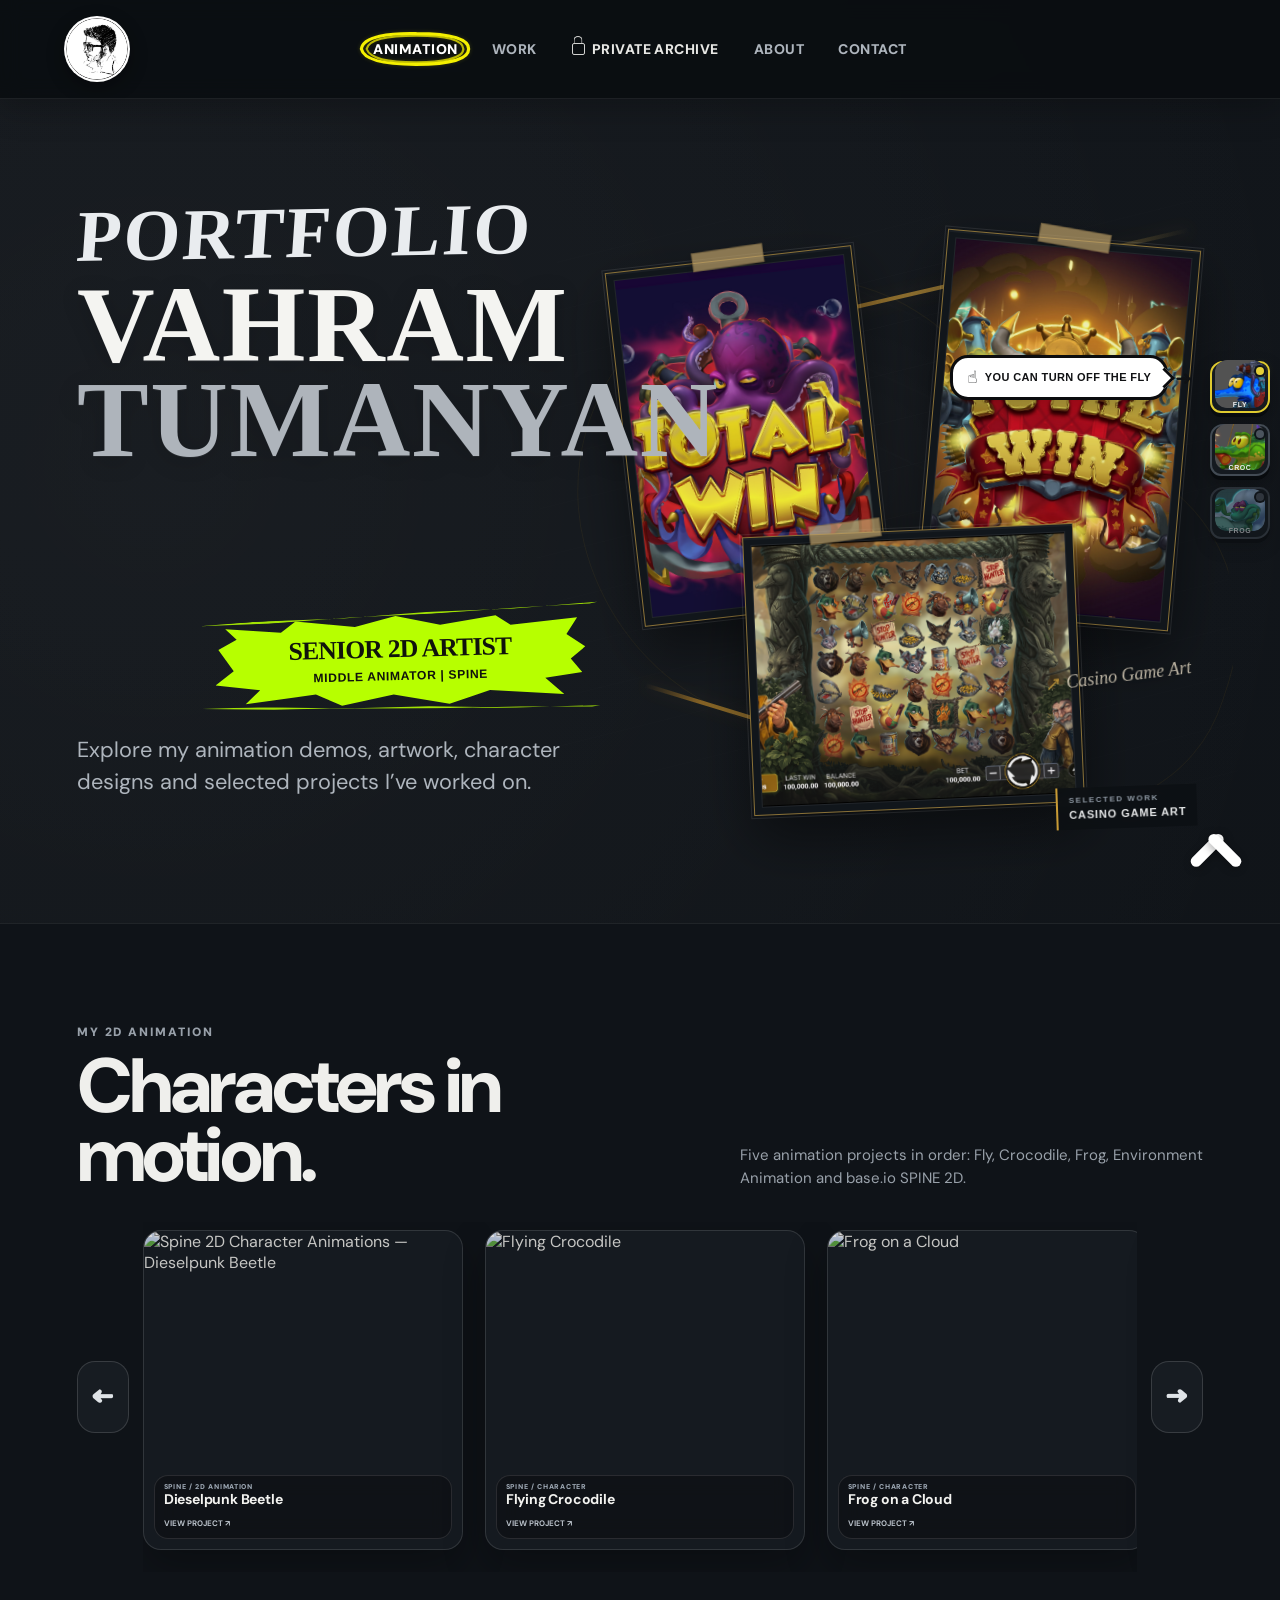
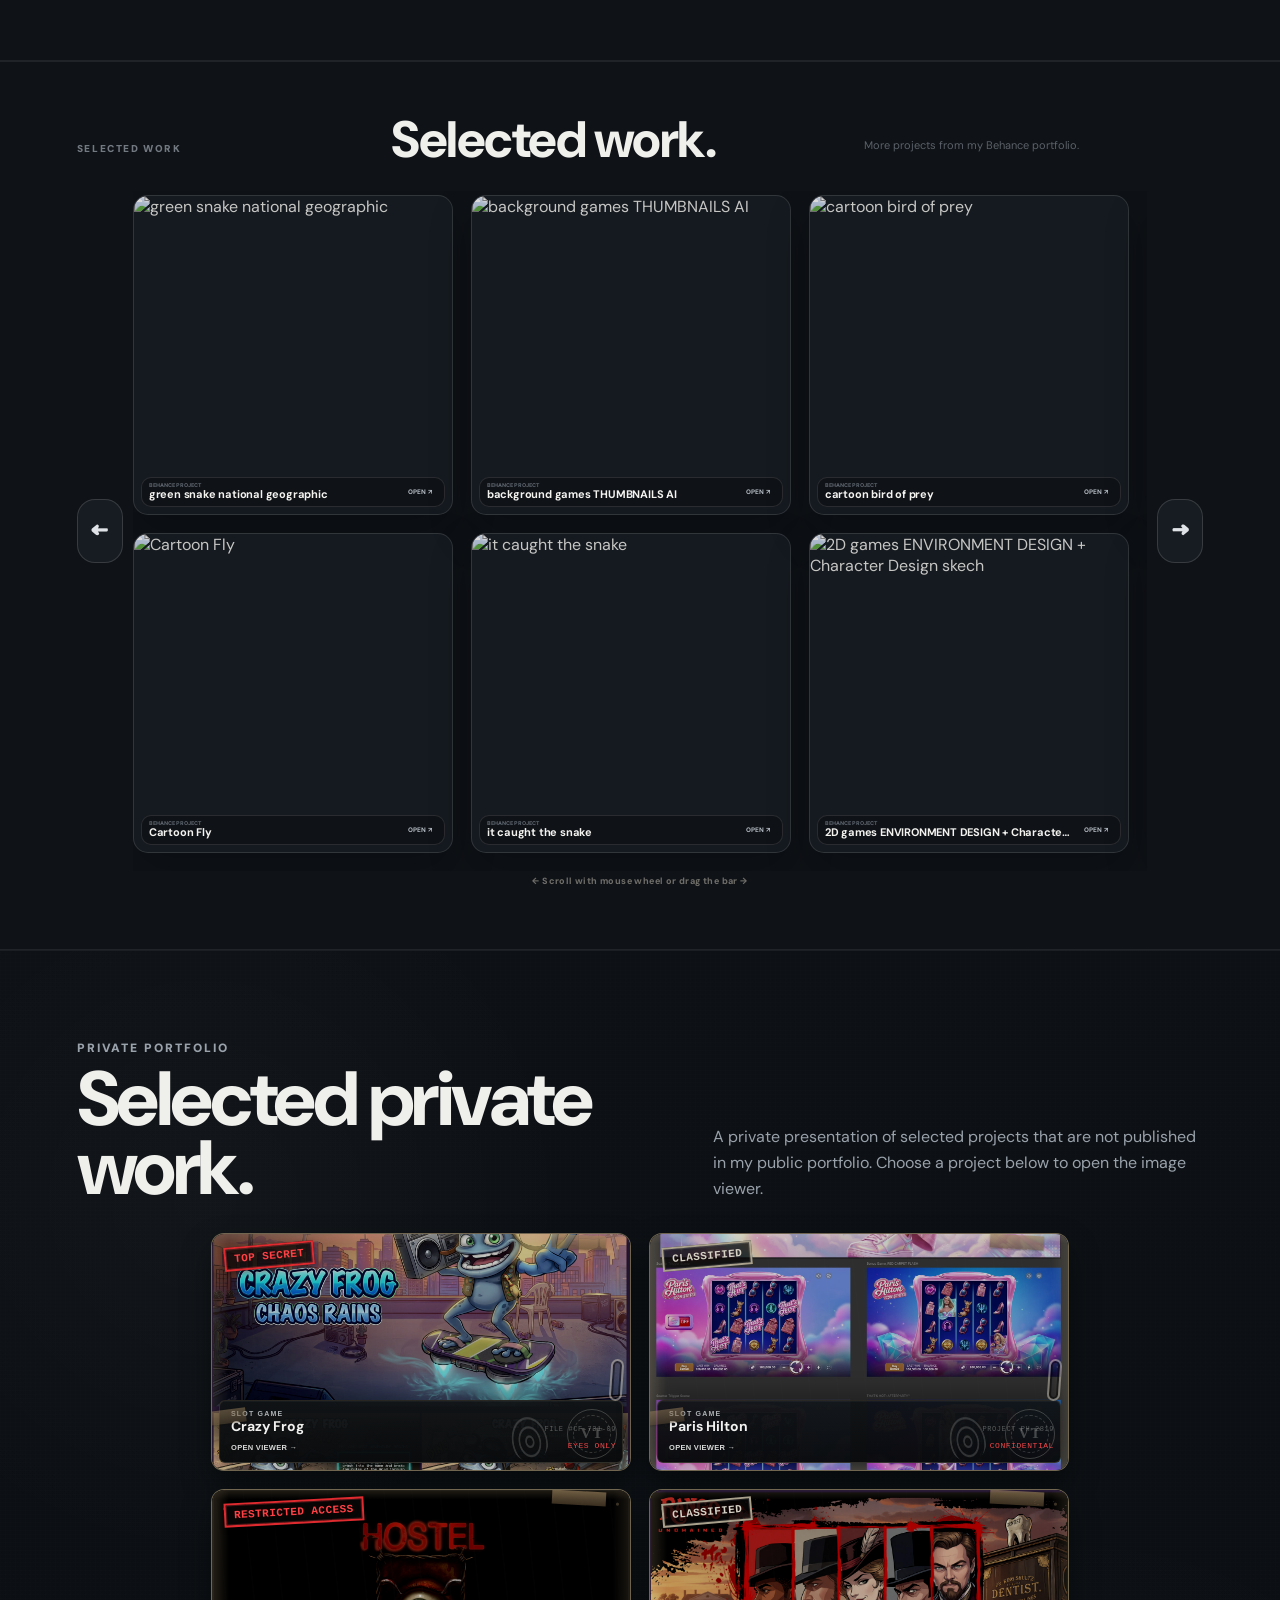
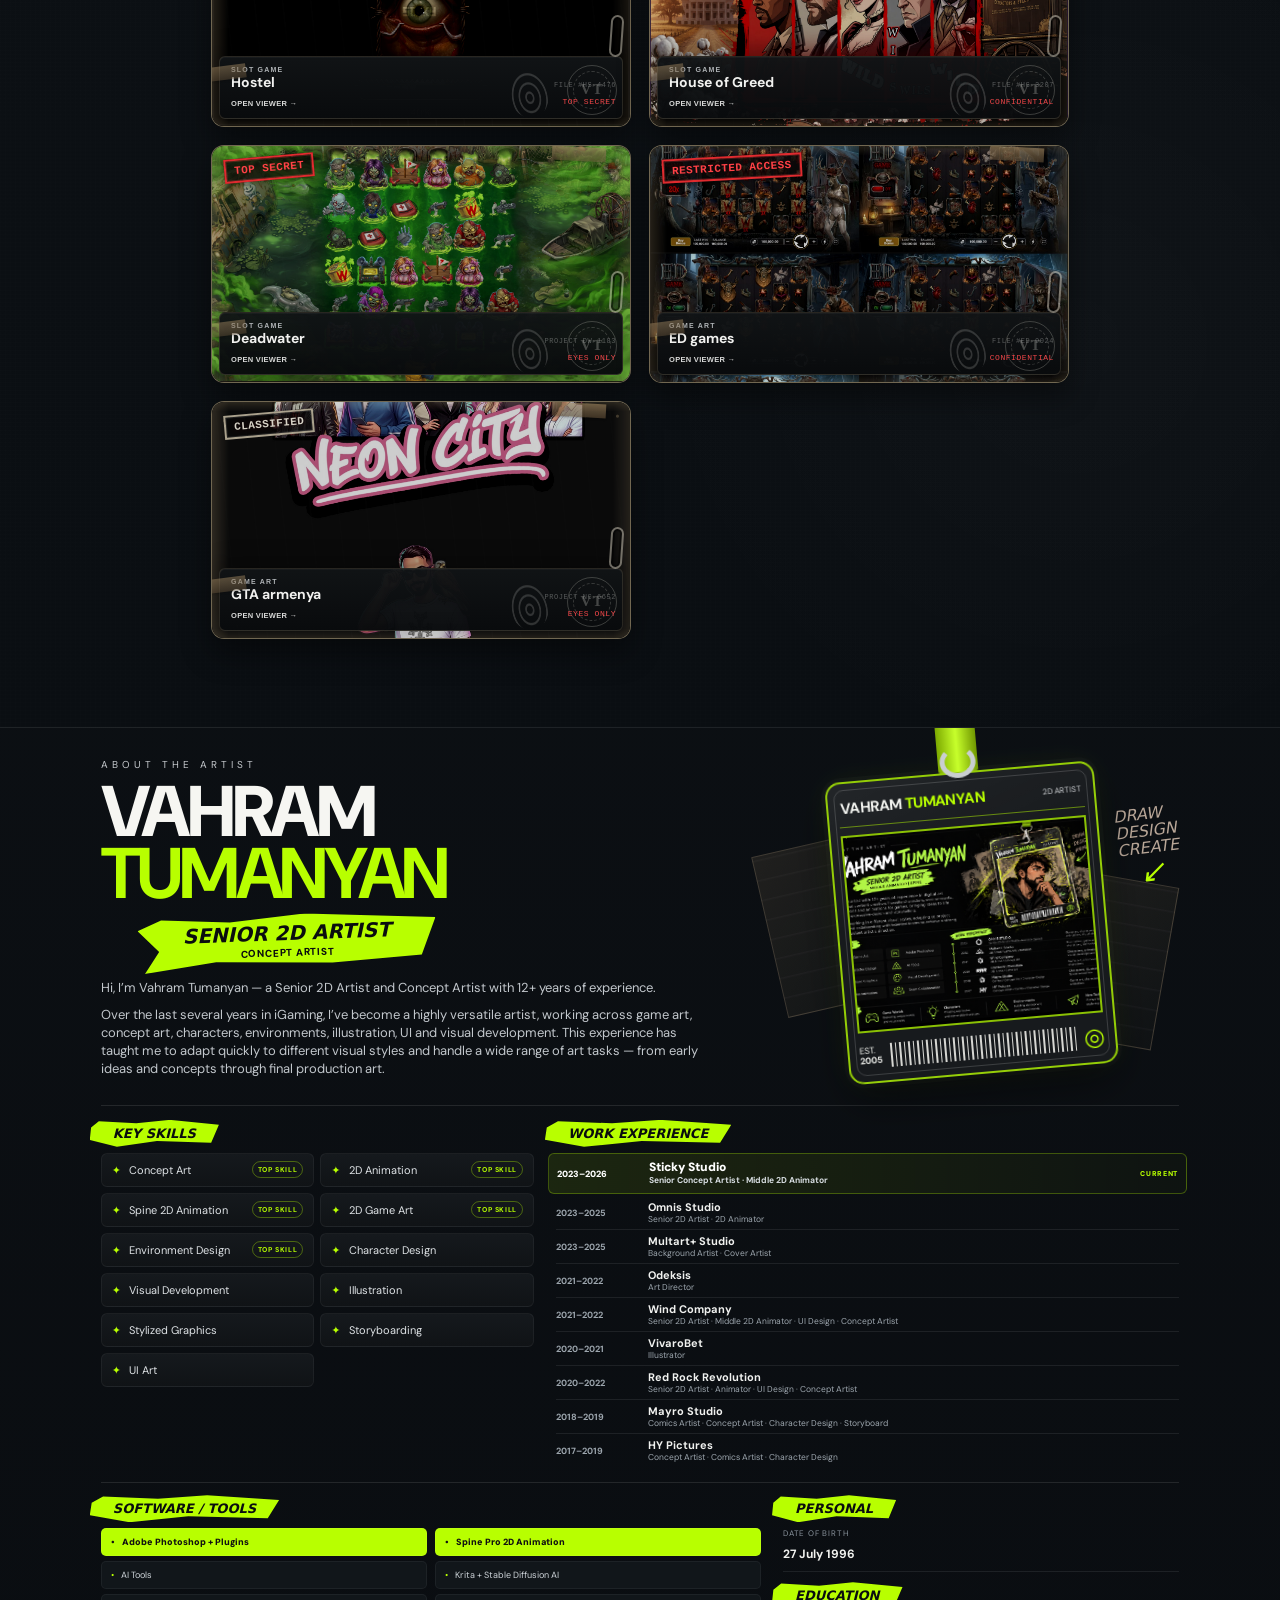
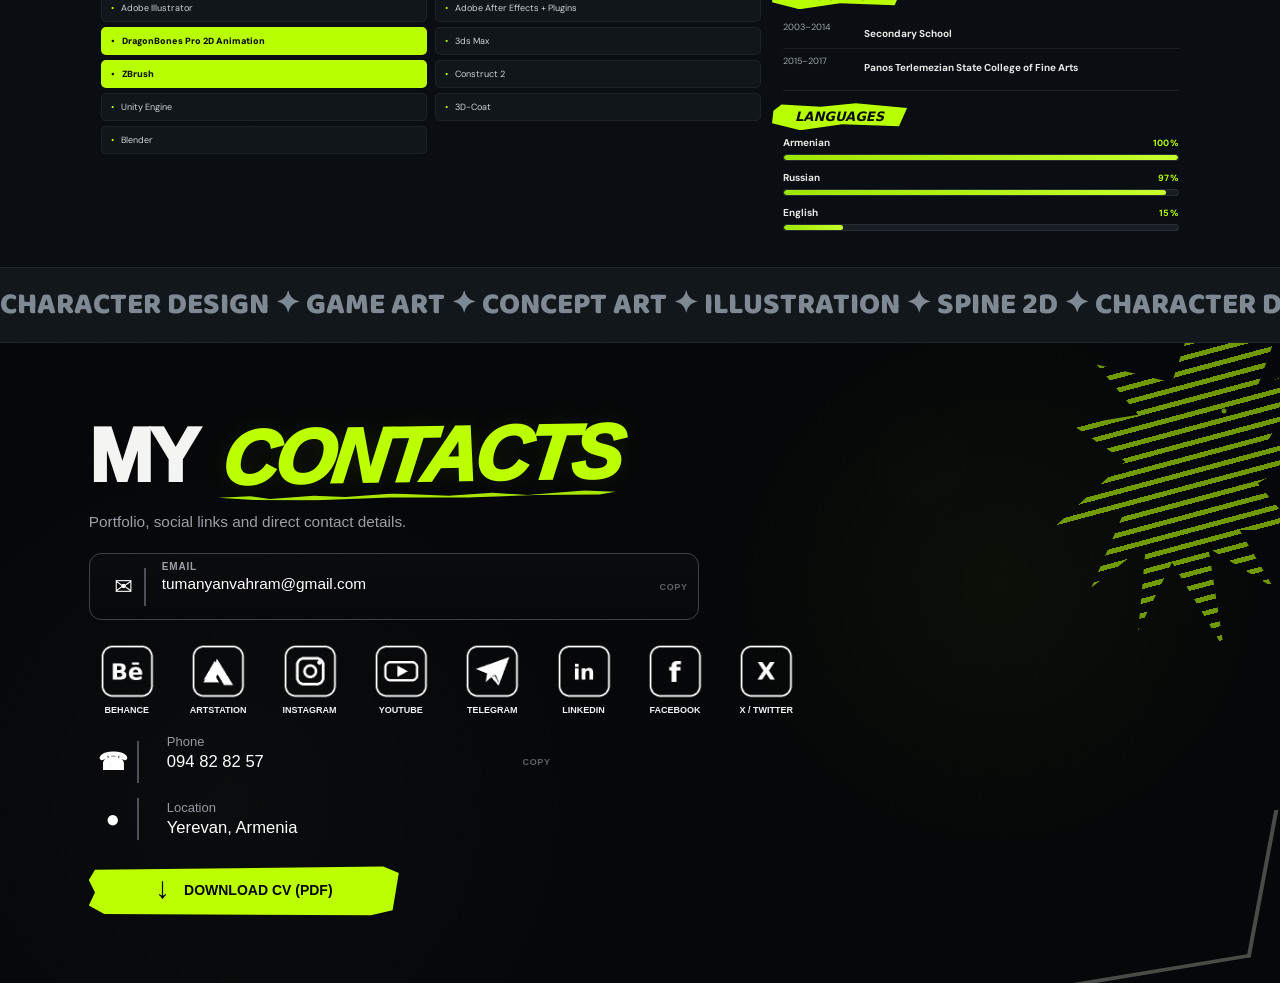
==== commit fe7923d3: "Update portfolio V37" ====
--- a/index.html
+++ b/index.html
@@ -69,7 +69,7 @@
       <div class="hero-copy">
         <div class="eyebrow sticker portfolio-label">PORTFOLIO</div>
         <div class="hero-name-slot" id="heroNameSlot">
-          <h1 class="hero-name-morph" id="heroNameMorph">
+          <h1 class="hero-name-morph" id="heroNameMorph" role="button" tabindex="0" aria-label="Back to top">
             <span class="hero-name-first">VAHRAM</span>
             <span class="hero-name-last">TUMANYAN</span>
           </h1>
@@ -88,7 +88,7 @@
         <p class="lead hero-portfolio-copy">Explore my animation demos, artwork, character designs and selected projects I’ve worked on.</p>
       </div>
 
-      <div class="hero-showcase" id="heroShowcase" aria-label="Featured artwork showcase">
+      <div class="hero-showcase vt-hero-set-cycle" id="heroShowcase" role="button" tabindex="0" aria-label="Show next artwork set">
         <div class="hero-sketch-bg" aria-hidden="true"></div>
         <div class="hero-gold-stroke hero-gold-stroke-a" aria-hidden="true"></div>
         <div class="hero-gold-stroke hero-gold-stroke-b" aria-hidden="true"></div>
@@ -365,6 +365,14 @@
 
         <button class="private-card" type="button" data-private-project="crazy-frog">
           <img src="assets/private-covers/crazy-frog.jpg" alt="Crazy Frog cover">
+          <span class="classified-stamp">TOP SECRET</span>
+          <span class="classified-tape classified-tape-a" aria-hidden="true"></span>
+          <span class="classified-tape classified-tape-b" aria-hidden="true"></span>
+          <span class="classified-paperclip" aria-hidden="true"></span>
+          <span class="classified-fingerprint" aria-hidden="true"></span>
+          <span class="classified-seal" aria-hidden="true">VT</span>
+          <span class="classified-file-id">FILE #CF-731-09</span>
+          <span class="classified-status">EYES ONLY</span>
           <div class="private-card-copy">
             <span>SLOT GAME</span>
             <h3>Crazy Frog</h3>
@@ -374,6 +382,14 @@
 
         <button class="private-card" type="button" data-private-project="paris-hilton">
           <img src="assets/private-covers/paris-hilton.jpg" alt="Paris Hilton cover">
+          <span class="classified-stamp">CLASSIFIED</span>
+          <span class="classified-tape classified-tape-a" aria-hidden="true"></span>
+          <span class="classified-tape classified-tape-b" aria-hidden="true"></span>
+          <span class="classified-paperclip" aria-hidden="true"></span>
+          <span class="classified-fingerprint" aria-hidden="true"></span>
+          <span class="classified-seal" aria-hidden="true">VT</span>
+          <span class="classified-file-id">PROJECT PH-2819</span>
+          <span class="classified-status">CONFIDENTIAL</span>
           <div class="private-card-copy">
             <span>SLOT GAME</span>
             <h3>Paris Hilton</h3>
@@ -383,6 +399,14 @@
 
         <button class="private-card" type="button" data-private-project="hostel">
           <img src="assets/private-covers/hostel.jpg" alt="Hostel cover">
+          <span class="classified-stamp">RESTRICTED ACCESS</span>
+          <span class="classified-tape classified-tape-a" aria-hidden="true"></span>
+          <span class="classified-tape classified-tape-b" aria-hidden="true"></span>
+          <span class="classified-paperclip" aria-hidden="true"></span>
+          <span class="classified-fingerprint" aria-hidden="true"></span>
+          <span class="classified-seal" aria-hidden="true">VT</span>
+          <span class="classified-file-id">FILE #HS-4476</span>
+          <span class="classified-status">TOP SECRET</span>
           <div class="private-card-copy">
             <span>SLOT GAME</span>
             <h3>Hostel</h3>
@@ -393,6 +417,14 @@
 
         <button class="private-card" type="button" data-private-project="house-of-greed">
           <img src="assets/private-covers/house-of-greed.jpg" alt="House of Greed cover">
+          <span class="classified-stamp">CLASSIFIED</span>
+          <span class="classified-tape classified-tape-a" aria-hidden="true"></span>
+          <span class="classified-tape classified-tape-b" aria-hidden="true"></span>
+          <span class="classified-paperclip" aria-hidden="true"></span>
+          <span class="classified-fingerprint" aria-hidden="true"></span>
+          <span class="classified-seal" aria-hidden="true">VT</span>
+          <span class="classified-file-id">FILE #HG-3207</span>
+          <span class="classified-status">CONFIDENTIAL</span>
           <div class="private-card-copy">
             <span>SLOT GAME</span>
             <h3>House of Greed</h3>
@@ -402,6 +434,14 @@
 
         <button class="private-card" type="button" data-private-project="deadwater">
           <img src="assets/private-covers/deadwater.jpg" alt="Deadwater cover">
+          <span class="classified-stamp">TOP SECRET</span>
+          <span class="classified-tape classified-tape-a" aria-hidden="true"></span>
+          <span class="classified-tape classified-tape-b" aria-hidden="true"></span>
+          <span class="classified-paperclip" aria-hidden="true"></span>
+          <span class="classified-fingerprint" aria-hidden="true"></span>
+          <span class="classified-seal" aria-hidden="true">VT</span>
+          <span class="classified-file-id">PROJECT DW-1183</span>
+          <span class="classified-status">EYES ONLY</span>
           <div class="private-card-copy">
             <span>SLOT GAME</span>
             <h3>Deadwater</h3>
@@ -411,6 +451,14 @@
 
         <button class="private-card" type="button" data-private-project="ed-games">
           <img src="assets/private-covers/ed-games.jpg" alt="ED games cover">
+          <span class="classified-stamp">RESTRICTED ACCESS</span>
+          <span class="classified-tape classified-tape-a" aria-hidden="true"></span>
+          <span class="classified-tape classified-tape-b" aria-hidden="true"></span>
+          <span class="classified-paperclip" aria-hidden="true"></span>
+          <span class="classified-fingerprint" aria-hidden="true"></span>
+          <span class="classified-seal" aria-hidden="true">VT</span>
+          <span class="classified-file-id">FILE #ED-9024</span>
+          <span class="classified-status">CONFIDENTIAL</span>
           <div class="private-card-copy">
             <span>GAME ART</span>
             <h3>ED games</h3>
@@ -420,6 +468,14 @@
 
         <button class="private-card" type="button" data-private-project="gta-armenya">
           <img src="assets/private-covers/gta-armenya.jpg" alt="GTA armenya cover">
+          <span class="classified-stamp">CLASSIFIED</span>
+          <span class="classified-tape classified-tape-a" aria-hidden="true"></span>
+          <span class="classified-tape classified-tape-b" aria-hidden="true"></span>
+          <span class="classified-paperclip" aria-hidden="true"></span>
+          <span class="classified-fingerprint" aria-hidden="true"></span>
+          <span class="classified-seal" aria-hidden="true">VT</span>
+          <span class="classified-file-id">PROJECT NC-6652</span>
+          <span class="classified-status">EYES ONLY</span>
           <div class="private-card-copy">
             <span>GAME ART</span>
             <h3>GTA armenya</h3>
@@ -453,18 +509,220 @@
       </div>
     </div>
 
-    <section id="about" class="about section-pad">
-      <div class="about-sticker">DRAW.<br>DESIGN.<br>ANIMATE.</div>
-      <div>
-        <p class="kicker">ABOUT THE ARTIST</p>
-        <h2>A versatile senior artist with a strong visual voice.</h2>
-      </div>
-      <div class="about-copy">
-        <p>Vahram works across character design, concept art, illustration, game environments and 2D animation. His portfolio combines stylized shapes, memorable silhouettes, expressive acting and richly built worlds.</p>
-        <p>From playful creatures to detailed game scenes, the focus stays the same: clear storytelling, appealing design and artwork that feels alive.</p>
-        <div class="tags"><span>Photoshop</span><span>Spine 2D</span><span>Concept Art</span><span>Game Art</span><span>Illustration</span></div>
-      </div>
-    </section>
+    <section class="about section-pad" id="about">
+  <div class="about-v34">
+
+    <div class="about-v34-top">
+      <div class="about-v34-copy">
+        <p class="about-v34-kicker">ABOUT THE ARTIST</p>
+
+        <h2 class="about-v34-name">
+          <span>VAHRAM</span>
+          <strong>TUMANYAN</strong>
+        </h2>
+
+        <div class="about-v34-role">
+          <strong>SENIOR 2D ARTIST</strong>
+          <span>CONCEPT ARTIST</span>
+        </div>
+
+        <div class="about-v34-text">
+          <p>Hi, I’m Vahram Tumanyan — a Senior 2D Artist and Concept Artist with 12+ years of experience.</p>
+          <p>Over the last several years in iGaming, I’ve become a highly versatile artist, working across game art, concept art, characters, environments, illustration, UI and visual development. This experience has taught me to adapt quickly to different visual styles and handle a wide range of art tasks — from early ideas and concepts through final production art.</p>
+        </div>
+      </div>
+
+      <div class="about-v34-badge-wrap" aria-label="Artist badge">
+        <div class="about-v34-sketch about-v34-sketch-a" aria-hidden="true"></div>
+        <div class="about-v34-sketch about-v34-sketch-b" aria-hidden="true"></div>
+
+        <div class="about-v34-badge">
+          <div class="about-v34-strap" aria-hidden="true"></div>
+          <div class="about-v34-hook" aria-hidden="true"></div>
+
+          <div class="about-v34-badge-head">
+            <strong>VAHRAM <span>TUMANYAN</span></strong>
+            <small>2D ARTIST</small>
+          </div>
+
+          <div class="about-v34-photo">
+            <img src="assets/about/about-badge.jpg" alt="Vahram Tumanyan">
+          </div>
+
+          <div class="about-v34-badge-foot">
+            <div>
+              <span>EST.</span>
+              <strong>2005</strong>
+            </div>
+            <div class="about-v34-barcode" aria-hidden="true"></div>
+            <div class="about-v34-globe" aria-hidden="true">◎</div>
+          </div>
+        </div>
+
+        <div class="about-v34-note" aria-hidden="true">
+          DRAW<br>DESIGN<br>CREATE
+        </div>
+      </div>
+    </div>
+
+    <div class="about-v34-main-grid">
+      <div class="about-v34-panel about-v34-skills">
+        <div class="about-v34-brush-title">KEY SKILLS</div>
+
+        <div class="about-v34-skill-list">
+          <div><span>Concept Art</span><b>TOP SKILL</b></div>
+          <div><span>2D Animation</span><b>TOP SKILL</b></div>
+          <div><span>Spine 2D Animation</span><b>TOP SKILL</b></div>
+          <div><span>2D Game Art</span><b>TOP SKILL</b></div>
+          <div><span>Environment Design</span><b>TOP SKILL</b></div>
+
+          <div><span>Character Design</span></div>
+          <div><span>Visual Development</span></div>
+          <div><span>Illustration</span></div>
+          <div><span>Stylized Graphics</span></div>
+          <div><span>Storyboarding</span></div>
+          <div><span>UI Art</span></div>
+        </div>
+      </div>
+
+      <div class="about-v34-panel about-v34-experience">
+        <div class="about-v34-brush-title">WORK EXPERIENCE</div>
+
+        <div class="about-v34-job current">
+          <time>2023–2026</time>
+          <div>
+            <b>Sticky Studio</b>
+            <span>Senior Concept Artist · Middle 2D Animator</span>
+          </div>
+          <em>CURRENT</em>
+        </div>
+
+        <div class="about-v34-job">
+          <time>2023–2025</time>
+          <div><b>Omnis Studio</b><span>Senior 2D Artist · 2D Animator</span></div>
+        </div>
+
+        <div class="about-v34-job">
+          <time>2023–2025</time>
+          <div><b>Multart+ Studio</b><span>Background Artist · Cover Artist</span></div>
+        </div>
+
+        <div class="about-v34-job">
+          <time>2021–2022</time>
+          <div><b>Odeksis</b><span>Art Director</span></div>
+        </div>
+
+        <div class="about-v34-job">
+          <time>2021–2022</time>
+          <div><b>Wind Company</b><span>Senior 2D Artist · Middle 2D Animator · UI Design · Concept Artist</span></div>
+        </div>
+
+        <div class="about-v34-job">
+          <time>2020–2021</time>
+          <div><b>VivaroBet</b><span>Illustrator</span></div>
+        </div>
+
+        <div class="about-v34-job">
+          <time>2020–2022</time>
+          <div><b>Red Rock Revolution</b><span>Senior 2D Artist · Animator · UI Design · Concept Artist</span></div>
+        </div>
+
+        <div class="about-v34-job">
+          <time>2018–2019</time>
+          <div><b>Mayro Studio</b><span>Comics Artist · Concept Artist · Character Design · Storyboard</span></div>
+        </div>
+
+        <div class="about-v34-job">
+          <time>2017–2019</time>
+          <div><b>HY Pictures</b><span>Concept Artist · Comics Artist · Character Design</span></div>
+        </div>
+      </div>
+    </div>
+
+    <div class="about-v34-bottom-grid">
+      <div class="about-v34-panel about-v34-software">
+        <div class="about-v34-brush-title">SOFTWARE / TOOLS</div>
+        <div class="about-v34-software-grid">
+          <span class="accent">Adobe Photoshop + Plugins</span>
+          <span class="accent">Spine Pro 2D Animation</span>
+          <span>AI Tools</span>
+          <span>Krita + Stable Diffusion AI</span>
+          <span>Adobe Illustrator</span>
+          <span>Adobe After Effects + Plugins</span>
+          <span class="accent">DragonBones Pro 2D Animation</span>
+          <span>3ds Max</span>
+          <span class="accent">ZBrush</span>
+          <span>Construct 2</span>
+          <span>Unity Engine</span>
+          <span>3D-Coat</span>
+          <span>Blender</span>
+        </div>
+      </div>
+
+      <div class="about-v34-panel about-v34-info">
+        <div class="about-v34-info-group">
+          <div class="about-v34-brush-title">PERSONAL</div>
+          <div class="about-v34-info-line">
+            <small>DATE OF BIRTH</small>
+            <strong>27 July 1996</strong>
+          </div>
+        </div>
+
+        <div class="about-v34-info-group">
+          <div class="about-v34-brush-title">EDUCATION</div>
+          <div class="about-v34-edu">
+            <time>2003–2014</time>
+            <div>
+              <b>Secondary School</b>
+            </div>
+          </div>
+          <div class="about-v34-edu">
+            <time>2015–2017</time>
+            <div>
+              <b>Panos Terlemezian State College of Fine Arts</b>
+            </div>
+          </div>
+        </div>
+
+        <div class="about-v34-info-group about-v35-languages">
+          <div class="about-v34-brush-title">LANGUAGES</div>
+
+          <div class="about-v35-language">
+            <div class="about-v35-language-head">
+              <span>Armenian</span>
+              <strong>100%</strong>
+            </div>
+            <div class="about-v35-language-track">
+              <i style="width:100%"></i>
+            </div>
+          </div>
+
+          <div class="about-v35-language">
+            <div class="about-v35-language-head">
+              <span>Russian</span>
+              <strong>97%</strong>
+            </div>
+            <div class="about-v35-language-track">
+              <i style="width:97%"></i>
+            </div>
+          </div>
+
+          <div class="about-v35-language">
+            <div class="about-v35-language-head">
+              <span>English</span>
+              <strong>15%</strong>
+            </div>
+            <div class="about-v35-language-track">
+              <i style="width:15%"></i>
+            </div>
+          </div>
+        </div>
+
+      </div>
+    </div>
+
+  </div>
+</section>
 
     <section class="marquee" aria-hidden="true">
       <div>CHARACTER DESIGN ✦ GAME ART ✦ CONCEPT ART ✦ ILLUSTRATION ✦ SPINE 2D ✦ CHARACTER DESIGN ✦ GAME ART ✦</div>
@@ -551,6 +809,14 @@
       </div>
     </section>
   </main>
-<script src="script.js"></script>
+  <button class="vt-scroll-top" id="vtScrollTop" type="button" aria-label="Back to top" title="Back to top">
+    <span class="vt-chevron-up" aria-hidden="true">
+      <span class="vt-chevron-left"></span>
+      <span class="vt-chevron-right"></span>
+    </span>
+  </button>
+
+  <script src="script.js"></script>
+
 </body>
 </html>
--- a/style.css
+++ b/style.css
@@ -4191,3 +4191,1675 @@
   visibility:visible !important;
   filter:none !important;
 }
+
+
+
+
+
+
+/* =========================================================
+   V26 — WHITE CHEVRON BACK TO TOP
+   Correct ^ shape with one clean apex at the top.
+   ========================================================= */
+.vt-scroll-top{
+  position:fixed !important;
+  right:26px !important;
+  bottom:26px !important;
+  width:76px !important;
+  height:58px !important;
+  padding:0 !important;
+  margin:0 !important;
+  border:0 !important;
+  outline:0 !important;
+  background:transparent !important;
+  z-index:2147483647 !important;
+  display:flex !important;
+  align-items:center !important;
+  justify-content:center !important;
+  opacity:1 !important;
+  visibility:visible !important;
+  pointer-events:auto !important;
+  cursor:pointer !important;
+  transform:none !important;
+  transition:transform .16s ease, opacity .16s ease !important;
+}
+
+.vt-scroll-top:hover{
+  transform:translateY(-3px) scale(1.05) !important;
+}
+
+.vt-scroll-top:active{
+  transform:translateY(0) scale(.96) !important;
+}
+
+.vt-chevron-up{
+  position:relative !important;
+  display:block !important;
+  width:76px !important;
+  height:50px !important;
+}
+
+/* Both bars share the SAME apex around the center-top. */
+.vt-chevron-left,
+.vt-chevron-right{
+  position:absolute !important;
+  top:10px !important;
+  width:42px !important;
+  height:11px !important;
+  background:#fff !important;
+  border-radius:999px !important;
+  box-shadow:0 2px 10px rgba(0,0,0,.32) !important;
+}
+
+.vt-chevron-left{
+  left:2px !important;
+  transform:rotate(-45deg) !important;
+  transform-origin:right center !important;
+}
+
+.vt-chevron-right{
+  right:2px !important;
+  transform:rotate(45deg) !important;
+  transform-origin:left center !important;
+}
+
+@media(max-width:700px){
+  .vt-scroll-top{
+    right:14px !important;
+    bottom:14px !important;
+    width:66px !important;
+    height:52px !important;
+  }
+
+  .vt-chevron-up{
+    width:66px !important;
+    height:44px !important;
+  }
+
+  .vt-chevron-left,
+  .vt-chevron-right{
+    top:10px !important;
+    width:36px !important;
+    height:10px !important;
+  }
+
+  .vt-chevron-left{
+    left:3px !important;
+  }
+
+  .vt-chevron-right{
+    right:3px !important;
+  }
+}
+
+
+/* =========================================================
+   V27 — PRIVATE ARCHIVE / CLASSIFIED DOSSIER CARDS
+   Code-only redesign inspired by the supplied reference.
+   ========================================================= */
+
+.private-portfolio{
+  position:relative !important;
+  background:
+    radial-gradient(circle at 16% 18%, rgba(255,255,255,.025), transparent 24%),
+    radial-gradient(circle at 84% 72%, rgba(255,255,255,.018), transparent 30%),
+    linear-gradient(180deg,#0d1115,#0a0e12) !important;
+}
+
+.private-portfolio::before{
+  content:"";
+  position:absolute;
+  inset:0;
+  pointer-events:none;
+  opacity:.24;
+  background-image:
+    repeating-linear-gradient(0deg, rgba(255,255,255,.012) 0 1px, transparent 1px 4px),
+    repeating-linear-gradient(90deg, rgba(255,255,255,.008) 0 1px, transparent 1px 5px);
+  mix-blend-mode:screen;
+}
+
+.private-projects{
+  position:relative;
+  z-index:1;
+  gap:18px !important;
+}
+
+/* Card frame */
+.private-portfolio .private-card{
+  position:relative !important;
+  isolation:isolate !important;
+  overflow:hidden !important;
+  border-radius:13px !important;
+  border:1px solid rgba(188,169,132,.58) !important;
+  background:#090b0d !important;
+  box-shadow:
+    0 14px 30px rgba(0,0,0,.42),
+    inset 0 0 0 2px rgba(255,255,255,.035),
+    inset 0 0 0 5px rgba(0,0,0,.48) !important;
+  outline:1px solid rgba(255,255,255,.035);
+  outline-offset:-6px;
+}
+
+.private-portfolio .private-card::before{
+  content:"";
+  position:absolute;
+  inset:0;
+  z-index:4;
+  pointer-events:none;
+  border-radius:12px;
+  background:
+    linear-gradient(90deg, rgba(205,178,130,.52), transparent 4%, transparent 96%, rgba(205,178,130,.38)),
+    linear-gradient(0deg, rgba(205,178,130,.38), transparent 4%, transparent 96%, rgba(205,178,130,.46));
+  opacity:.34;
+  mix-blend-mode:screen;
+}
+
+.private-portfolio .private-card::after{
+  content:"";
+  position:absolute;
+  inset:0;
+  z-index:5;
+  pointer-events:none;
+  border-radius:12px;
+  background:
+    radial-gradient(circle at 3% 8%, rgba(219,188,136,.64) 0 1px, transparent 2px),
+    radial-gradient(circle at 97% 6%, rgba(219,188,136,.46) 0 1px, transparent 2px),
+    radial-gradient(circle at 6% 95%, rgba(219,188,136,.48) 0 1px, transparent 2px),
+    radial-gradient(circle at 94% 94%, rgba(219,188,136,.44) 0 1px, transparent 2px),
+    repeating-linear-gradient(84deg, transparent 0 26px, rgba(255,255,255,.018) 27px 28px);
+  opacity:.55;
+}
+
+.private-portfolio .private-card > img{
+  filter:saturate(.82) brightness(.78) contrast(1.09) !important;
+  transition:transform .32s ease, filter .32s ease !important;
+}
+
+.private-portfolio .private-card:hover{
+  transform:translateY(-4px) rotate(-.12deg) !important;
+  box-shadow:
+    0 20px 40px rgba(0,0,0,.54),
+    inset 0 0 0 2px rgba(255,255,255,.04) !important;
+}
+
+.private-portfolio .private-card:hover > img{
+  transform:scale(1.018);
+  filter:saturate(.90) brightness(.83) contrast(1.11) !important;
+}
+
+/* Lower information strip */
+.private-portfolio .private-card-copy{
+  left:7px !important;
+  right:7px !important;
+  bottom:7px !important;
+  min-height:56px !important;
+  padding:9px 118px 9px 11px !important;
+  border-radius:6px !important;
+  background:
+    linear-gradient(180deg,rgba(17,20,22,.96),rgba(9,11,13,.98)) !important;
+  border:1px solid rgba(181,160,121,.18) !important;
+  box-shadow:
+    inset 0 1px 0 rgba(255,255,255,.035),
+    0 -8px 20px rgba(0,0,0,.28) !important;
+  backdrop-filter:none !important;
+  z-index:8 !important;
+}
+
+.private-portfolio .private-card-copy span{
+  color:#aeb2b5 !important;
+  font-size:7px !important;
+  letter-spacing:.17em !important;
+}
+
+.private-portfolio .private-card-copy h3{
+  color:#f1f1ef !important;
+  font-size:14px !important;
+  margin:2px 0 5px !important;
+}
+
+.private-portfolio .private-card-copy b{
+  color:#d8d9d8 !important;
+  font-size:7.5px !important;
+  letter-spacing:.04em !important;
+}
+
+/* TOP SECRET / CLASSIFIED stamp */
+.classified-stamp{
+  position:absolute;
+  left:12px;
+  top:10px;
+  z-index:11;
+  display:inline-block;
+  padding:5px 8px 4px;
+  border:2px solid #df2b2f;
+  color:#ff4146;
+  background:rgba(8,8,9,.76);
+  box-shadow:
+    inset 0 0 0 1px rgba(255,67,71,.25),
+    0 2px 5px rgba(0,0,0,.35);
+  font-family:"Courier New",monospace;
+  font-size:11px;
+  font-weight:900;
+  line-height:1;
+  letter-spacing:.04em;
+  transform:rotate(-5deg);
+  text-shadow:0 0 8px rgba(255,0,0,.16);
+}
+
+.private-card:nth-child(2) .classified-stamp,
+.private-card:nth-child(4) .classified-stamp,
+.private-card:nth-child(7) .classified-stamp{
+  color:#d7d2c6;
+  border-color:#aaa18d;
+  box-shadow:inset 0 0 0 1px rgba(255,255,255,.10);
+}
+
+.private-card:nth-child(3) .classified-stamp,
+.private-card:nth-child(6) .classified-stamp{
+  transform:rotate(-3deg);
+}
+
+/* Tape pieces */
+.classified-tape{
+  position:absolute;
+  z-index:10;
+  width:54px;
+  height:14px;
+  pointer-events:none;
+  background:
+    linear-gradient(180deg,rgba(156,131,94,.88),rgba(93,75,52,.86));
+  opacity:.74;
+  box-shadow:0 1px 2px rgba(0,0,0,.34);
+}
+
+.classified-tape-a{
+  top:1px;
+  right:24px;
+  transform:rotate(3deg);
+}
+
+.classified-tape-b{
+  left:-10px;
+  bottom:46px;
+  width:44px;
+  transform:rotate(-7deg);
+  opacity:.58;
+}
+
+/* Paperclip */
+.classified-paperclip{
+  position:absolute;
+  z-index:10;
+  right:7px;
+  top:53%;
+  width:13px;
+  height:42px;
+  border:2px solid rgba(205,199,184,.72);
+  border-radius:8px;
+  transform:rotate(4deg);
+  box-shadow:inset 0 0 0 2px rgba(0,0,0,.65);
+  opacity:.72;
+}
+
+/* Fingerprint approximation */
+.classified-fingerprint{
+  position:absolute;
+  z-index:9;
+  right:77px;
+  bottom:8px;
+  width:48px;
+  height:48px;
+  border-radius:50%;
+  opacity:.18;
+  background:
+    repeating-radial-gradient(
+      ellipse at 50% 58%,
+      transparent 0 3px,
+      rgba(220,220,215,.90) 4px 5px,
+      transparent 6px 8px
+    );
+  transform:rotate(-13deg) scaleX(.82);
+  filter:contrast(1.3);
+  pointer-events:none;
+}
+
+/* Faux intelligence seal */
+.classified-seal{
+  position:absolute;
+  z-index:9;
+  right:13px;
+  bottom:11px;
+  width:50px;
+  height:50px;
+  border:1px solid rgba(205,205,195,.25);
+  border-radius:50%;
+  display:grid;
+  place-items:center;
+  color:rgba(220,220,212,.28);
+  font-family:Georgia,serif;
+  font-weight:700;
+  font-size:15px;
+  letter-spacing:.08em;
+  pointer-events:none;
+}
+
+.classified-seal::before{
+  content:"";
+  position:absolute;
+  inset:5px;
+  border:1px dashed rgba(210,210,200,.22);
+  border-radius:50%;
+}
+
+/* File ID and red clearance label */
+.classified-file-id{
+  position:absolute;
+  right:14px;
+  bottom:37px;
+  z-index:12;
+  color:rgba(191,194,190,.42);
+  font-family:"Courier New",monospace;
+  font-size:7px;
+  letter-spacing:.08em;
+  pointer-events:none;
+}
+
+.classified-status{
+  position:absolute;
+  right:14px;
+  bottom:20px;
+  z-index:12;
+  color:#f04648;
+  font-family:"Courier New",monospace;
+  font-size:8px;
+  letter-spacing:.07em;
+  pointer-events:none;
+}
+
+/* Keep overlays out of the way on smaller cards */
+@media(max-width:900px){
+  .classified-stamp{font-size:10px}
+}
+
+@media(max-width:520px){
+  .private-portfolio .private-card-copy{
+    padding-right:102px !important;
+  }
+  .classified-fingerprint{right:66px}
+  .classified-seal{width:44px;height:44px}
+}
+
+
+/* =========================================================
+   V28 — CLICK NAME / AVATAR TO GO TO TOP
+   ========================================================= */
+#heroNameMorph{
+  cursor:pointer !important;
+}
+
+#heroNameMorph:hover{
+  opacity:.84 !important;
+}
+
+
+/* =========================================================
+   V30 — HERO SET CLICK + CLICKABLE NAME
+   ========================================================= */
+.vt-hero-set-cycle{
+  cursor:pointer !important;
+}
+
+.vt-hero-set-cycle:hover{
+  filter:brightness(1.025);
+}
+
+#heroNameMorph{
+  pointer-events:auto !important;
+  cursor:pointer !important;
+}
+
+
+/* =========================================================
+   V31 — ABOUT / ARTIST BADGE
+   Only ABOUT section redesigned.
+   Replace ONE file to change the badge image:
+   assets/about/about-badge.jpg
+   ========================================================= */
+
+.about-v31{
+  --about-accent:#b8ff00;
+  --about-bg:#090b0d;
+  --about-panel:#101316;
+  --about-line:rgba(255,255,255,.12);
+  --about-muted:#a8afb7;
+  position:relative;
+  color:#f3f4f1;
+}
+
+.about-v31-top{
+  display:grid;
+  grid-template-columns:minmax(0,1.08fr) minmax(420px,.92fr);
+  gap:46px;
+  align-items:center;
+  padding-bottom:34px;
+  border-bottom:1px solid var(--about-line);
+}
+
+.about-v31-kicker{
+  margin:0 0 16px;
+  color:#c4c9ce;
+  font-size:12px;
+  letter-spacing:.42em;
+}
+
+.about-v31-name{
+  margin:0;
+  line-height:.86;
+  letter-spacing:-.055em;
+  font-size:clamp(58px,7vw,106px);
+  font-weight:900;
+}
+
+.about-v31-name span{
+  color:#f7f7f4;
+}
+
+.about-v31-name strong{
+  color:var(--about-accent);
+  font-weight:900;
+}
+
+.about-v31-role{
+  position:relative;
+  display:inline-flex;
+  flex-direction:column;
+  align-items:center;
+  margin:22px 0 24px 76px;
+  padding:8px 42px 9px;
+  color:#0b0d0f;
+  transform:rotate(-2deg);
+  z-index:1;
+}
+
+.about-v31-role::before{
+  content:"";
+  position:absolute;
+  inset:-5px -18px;
+  z-index:-1;
+  background:var(--about-accent);
+  clip-path:polygon(0 24%,6% 8%,31% 13%,54% 0,100% 14%,95% 82%,64% 91%,27% 82%,3% 100%,7% 61%);
+}
+
+.about-v31-role strong{
+  font-size:26px;
+  line-height:1;
+  font-style:italic;
+}
+
+.about-v31-role span{
+  margin-top:3px;
+  font-size:13px;
+  font-weight:800;
+  letter-spacing:.06em;
+}
+
+.about-v31-text{
+  max-width:650px;
+  color:#c2c7cc;
+  font-size:16px;
+  line-height:1.48;
+}
+
+.about-v31-text p{
+  margin:0 0 16px;
+}
+
+.about-v31-badge-wrap{
+  position:relative;
+  min-height:430px;
+  display:flex;
+  justify-content:center;
+  align-items:center;
+}
+
+.about-v31-badge{
+  position:relative;
+  width:min(340px,76%);
+  padding:15px;
+  background:
+    linear-gradient(160deg,rgba(255,255,255,.05),transparent 38%),
+    #171a1d;
+  border:2px solid rgba(184,255,0,.78);
+  border-radius:20px;
+  transform:rotate(-6deg);
+  box-shadow:
+    0 24px 60px rgba(0,0,0,.48),
+    0 0 0 5px rgba(255,255,255,.025),
+    0 0 38px rgba(184,255,0,.08);
+  z-index:3;
+}
+
+.about-v31-badge::before{
+  content:"";
+  position:absolute;
+  inset:7px;
+  border:1px solid rgba(255,255,255,.16);
+  border-radius:14px;
+  pointer-events:none;
+}
+
+.about-v31-strap{
+  position:absolute;
+  width:54px;
+  height:72px;
+  left:50%;
+  top:-74px;
+  transform:translateX(-50%);
+  background:linear-gradient(90deg,#7ca900,#c7ff2b,#709700);
+  border-radius:8px 8px 2px 2px;
+  box-shadow:0 6px 12px rgba(0,0,0,.34);
+}
+
+.about-v31-hook{
+  position:absolute;
+  left:50%;
+  top:-38px;
+  width:48px;
+  height:42px;
+  transform:translateX(-50%);
+  border:6px solid #c9ced0;
+  border-top-color:transparent;
+  border-radius:50%;
+  z-index:4;
+}
+
+.about-v31-badge-head{
+  display:flex;
+  justify-content:space-between;
+  align-items:center;
+  gap:14px;
+  padding:8px 4px 12px;
+  border-bottom:1px solid rgba(184,255,0,.48);
+}
+
+.about-v31-badge-head strong{
+  font-size:20px;
+  letter-spacing:-.04em;
+}
+
+.about-v31-badge-head strong span{
+  color:var(--about-accent);
+}
+
+.about-v31-badge-head small{
+  color:#d3d6d9;
+  font-size:10px;
+  letter-spacing:.08em;
+}
+
+.about-v31-photo{
+  margin:12px 0;
+  height:290px;
+  overflow:hidden;
+  border:3px solid rgba(184,255,0,.74);
+  background:#0c0f11;
+}
+
+.about-v31-photo img{
+  width:100%;
+  height:100%;
+  object-fit:cover;
+  object-position:center;
+  display:block;
+  filter:saturate(.92) contrast(1.03);
+}
+
+.about-v31-badge-foot{
+  display:grid;
+  grid-template-columns:auto 1fr auto;
+  gap:12px;
+  align-items:center;
+  padding-top:2px;
+}
+
+.about-v31-badge-foot span,
+.about-v31-badge-foot strong{
+  display:block;
+  font-size:10px;
+  line-height:1.05;
+}
+
+.about-v31-barcode{
+  height:34px;
+  background:
+    repeating-linear-gradient(
+      90deg,
+      #f0f0eb 0 2px,
+      transparent 2px 5px,
+      #f0f0eb 5px 6px,
+      transparent 6px 9px
+    );
+  opacity:.88;
+}
+
+.about-v31-globe{
+  color:var(--about-accent);
+  font-size:32px;
+}
+
+.about-v31-note{
+  position:absolute;
+  top:76px;
+  right:2%;
+  color:#b9a798;
+  font-size:22px;
+  line-height:1.05;
+  transform:rotate(-7deg);
+  font-style:italic;
+  z-index:2;
+}
+
+.about-v31-note::after{
+  content:"↙";
+  display:block;
+  margin-left:20px;
+  color:var(--about-accent);
+  font-size:42px;
+}
+
+.about-v31-sketch{
+  position:absolute;
+  width:190px;
+  height:230px;
+  border:1px solid rgba(196,173,139,.24);
+  background:
+    linear-gradient(135deg,rgba(162,139,101,.14),rgba(50,44,37,.12)),
+    repeating-linear-gradient(0deg,transparent 0 18px,rgba(255,255,255,.03) 19px 20px);
+  transform:rotate(-13deg);
+}
+
+.about-v31-sketch-a{left:9%;top:92px}
+.about-v31-sketch-b{right:5%;bottom:35px;transform:rotate(10deg)}
+
+.about-v31-grid{
+  display:grid;
+  grid-template-columns:.9fr 1.1fr;
+  gap:34px;
+  padding:24px 0 22px;
+  border-bottom:1px solid var(--about-line);
+}
+
+.about-v31-panel{
+  min-width:0;
+}
+
+.about-v31-brush-title{
+  display:inline-block;
+  position:relative;
+  margin-bottom:14px;
+  padding:4px 16px;
+  color:#0a0d0e;
+  font-size:16px;
+  font-weight:900;
+  font-style:italic;
+  z-index:1;
+}
+
+.about-v31-brush-title::before{
+  content:"";
+  position:absolute;
+  inset:-3px -12px;
+  background:var(--about-accent);
+  clip-path:polygon(1% 28%,7% 5%,36% 13%,62% 0,100% 18%,94% 85%,52% 78%,21% 100%,0 74%);
+  z-index:-1;
+}
+
+.about-v31-skill-grid{
+  display:grid;
+  grid-template-columns:1fr 1fr;
+  gap:8px;
+}
+
+.about-v31-skill-grid span{
+  display:flex;
+  align-items:center;
+  min-height:44px;
+  padding:0 16px;
+  border:1px solid rgba(255,255,255,.04);
+  background:linear-gradient(180deg,#15191d,#101316);
+  border-radius:6px;
+  color:#dfe3e6;
+  font-size:13px;
+}
+
+.about-v31-skill-grid span::before{
+  content:"✦";
+  margin-right:10px;
+  color:var(--about-accent);
+}
+
+.about-v31-experience{
+  position:relative;
+  padding-left:12px;
+}
+
+.about-v31-job{
+  display:grid;
+  grid-template-columns:55px 160px 1fr;
+  gap:12px;
+  align-items:start;
+  padding:8px 0;
+  border-bottom:1px solid rgba(255,255,255,.08);
+}
+
+.about-v31-job:last-child{
+  border-bottom:0;
+}
+
+.about-v31-job time{
+  color:#a8afb6;
+  font-size:11px;
+}
+
+.about-v31-job b{
+  color:#f0f1ef;
+  font-size:13px;
+}
+
+.about-v31-job span{
+  color:#9ea6ad;
+  font-size:11px;
+  line-height:1.35;
+}
+
+.about-v31-interests{
+  padding-top:20px;
+}
+
+.about-v31-interest-row{
+  display:grid;
+  grid-template-columns:repeat(4,1fr);
+  gap:0;
+}
+
+.about-v31-interest-row > div{
+  min-height:66px;
+  padding:0 20px;
+  border-right:1px solid rgba(255,255,255,.12);
+}
+
+.about-v31-interest-row > div:first-child{padding-left:0}
+.about-v31-interest-row > div:last-child{border-right:0}
+
+.about-v31-interest-row b{
+  display:block;
+  margin-bottom:5px;
+  color:#edf0ed;
+  font-size:13px;
+}
+
+.about-v31-interest-row span{
+  display:block;
+  color:#929aa2;
+  font-size:11px;
+  line-height:1.4;
+}
+
+@media(max-width:980px){
+  .about-v31-top{
+    grid-template-columns:1fr;
+  }
+
+  .about-v31-badge-wrap{
+    min-height:440px;
+  }
+
+  .about-v31-grid{
+    grid-template-columns:1fr;
+  }
+}
+
+@media(max-width:680px){
+  .about-v31-role{
+    margin-left:12px;
+  }
+
+  .about-v31-skill-grid{
+    grid-template-columns:1fr;
+  }
+
+  .about-v31-job{
+    grid-template-columns:48px 1fr;
+  }
+
+  .about-v31-job span{
+    grid-column:2;
+  }
+
+  .about-v31-interest-row{
+    grid-template-columns:1fr 1fr;
+    gap:16px 0;
+  }
+
+  .about-v31-interest-row > div:nth-child(2){
+    border-right:0;
+  }
+
+  .about-v31-note{
+    right:0;
+    font-size:17px;
+  }
+}
+
+
+/* =========================================================
+   V32 — COMPACT ABOUT FIX
+   Shorter, wider layout closer to the supplied reference.
+   ========================================================= */
+
+#about.about{
+  display:block !important;
+  grid-template-columns:none !important;
+  gap:0 !important;
+  min-height:0 !important;
+  height:auto !important;
+  padding-top:34px !important;
+  padding-bottom:26px !important;
+  overflow:hidden !important;
+}
+
+#about .about-v31{
+  width:min(1180px, calc(100% - 48px)) !important;
+  max-width:1180px !important;
+  margin:0 auto !important;
+}
+
+#about .about-v31-top{
+  grid-template-columns:minmax(0,1.08fr) minmax(330px,.82fr) !important;
+  gap:24px !important;
+  align-items:start !important;
+  padding-bottom:18px !important;
+}
+
+#about .about-v31-copy{
+  min-width:0 !important;
+}
+
+#about .about-v31-kicker{
+  margin-bottom:10px !important;
+  font-size:10px !important;
+}
+
+#about .about-v31-name{
+  font-size:clamp(44px,5.4vw,78px) !important;
+  line-height:.88 !important;
+}
+
+#about .about-v31-role{
+  margin:14px 0 16px 54px !important;
+  padding:5px 30px 6px !important;
+}
+
+#about .about-v31-role strong{
+  font-size:20px !important;
+}
+
+#about .about-v31-role span{
+  font-size:10px !important;
+}
+
+#about .about-v31-text{
+  max-width:610px !important;
+  font-size:13px !important;
+  line-height:1.38 !important;
+}
+
+#about .about-v31-text p{
+  margin-bottom:10px !important;
+}
+
+#about .about-v31-badge-wrap{
+  min-height:300px !important;
+  height:300px !important;
+  align-items:flex-start !important;
+  padding-top:12px !important;
+}
+
+#about .about-v31-badge{
+  width:min(260px,72%) !important;
+  padding:10px !important;
+  border-radius:15px !important;
+  transform:rotate(-5deg) !important;
+}
+
+#about .about-v31-strap{
+  width:40px !important;
+  height:52px !important;
+  top:-54px !important;
+}
+
+#about .about-v31-hook{
+  width:36px !important;
+  height:32px !important;
+  top:-28px !important;
+  border-width:5px !important;
+}
+
+#about .about-v31-badge-head{
+  padding:5px 2px 8px !important;
+}
+
+#about .about-v31-badge-head strong{
+  font-size:15px !important;
+}
+
+#about .about-v31-badge-head small{
+  font-size:8px !important;
+}
+
+#about .about-v31-photo{
+  height:195px !important;
+  margin:8px 0 !important;
+  border-width:2px !important;
+}
+
+#about .about-v31-badge-foot{
+  gap:8px !important;
+}
+
+#about .about-v31-barcode{
+  height:24px !important;
+}
+
+#about .about-v31-globe{
+  font-size:24px !important;
+}
+
+#about .about-v31-note{
+  top:46px !important;
+  right:0 !important;
+  font-size:16px !important;
+}
+
+#about .about-v31-note::after{
+  font-size:30px !important;
+}
+
+#about .about-v31-sketch{
+  width:135px !important;
+  height:165px !important;
+}
+
+#about .about-v31-grid{
+  grid-template-columns:.82fr 1.18fr !important;
+  gap:22px !important;
+  padding:16px 0 14px !important;
+}
+
+#about .about-v31-brush-title{
+  margin-bottom:9px !important;
+  padding:3px 12px !important;
+  font-size:13px !important;
+}
+
+#about .about-v31-skill-grid{
+  gap:6px !important;
+}
+
+#about .about-v31-skill-grid span{
+  min-height:34px !important;
+  padding:0 11px !important;
+  font-size:11px !important;
+}
+
+#about .about-v31-job{
+  grid-template-columns:45px 135px 1fr !important;
+  gap:8px !important;
+  padding:5px 0 !important;
+}
+
+#about .about-v31-job time{
+  font-size:9px !important;
+}
+
+#about .about-v31-job b{
+  font-size:11px !important;
+}
+
+#about .about-v31-job span{
+  font-size:9px !important;
+  line-height:1.25 !important;
+}
+
+#about .about-v31-interests{
+  padding-top:12px !important;
+}
+
+#about .about-v31-interest-row > div{
+  min-height:48px !important;
+  padding:0 14px !important;
+}
+
+#about .about-v31-interest-row b{
+  font-size:11px !important;
+}
+
+#about .about-v31-interest-row span{
+  font-size:9px !important;
+  line-height:1.25 !important;
+}
+
+@media(max-width:980px){
+  #about .about-v31{
+    width:min(92%, 760px) !important;
+  }
+
+  #about .about-v31-top{
+    grid-template-columns:1fr !important;
+  }
+
+  #about .about-v31-badge-wrap{
+    height:330px !important;
+  }
+
+  #about .about-v31-grid{
+    grid-template-columns:1fr !important;
+  }
+}
+
+@media(max-width:680px){
+  #about.about{
+    padding-top:24px !important;
+    padding-bottom:20px !important;
+  }
+
+  #about .about-v31{
+    width:calc(100% - 28px) !important;
+  }
+
+  #about .about-v31-name{
+    font-size:46px !important;
+  }
+
+  #about .about-v31-role{
+    margin-left:10px !important;
+  }
+
+  #about .about-v31-badge-wrap{
+    height:300px !important;
+  }
+
+  #about .about-v31-grid{
+    gap:16px !important;
+  }
+
+  #about .about-v31-interest-row{
+    grid-template-columns:1fr 1fr !important;
+  }
+}
+
+
+/* =========================================================
+   V34 — ABOUT FINAL COMPACT CV LAYOUT
+   ========================================================= */
+
+#about.about{
+  display:block !important;
+  grid-template-columns:none !important;
+  gap:0 !important;
+  min-height:0 !important;
+  height:auto !important;
+  padding-top:30px !important;
+  padding-bottom:28px !important;
+  overflow:hidden !important;
+}
+
+#about .about-v34{
+  --a34-accent:#b8ff00;
+  --a34-bg:#0b0f12;
+  --a34-panel:#11161a;
+  --a34-line:rgba(255,255,255,.10);
+  --a34-muted:#9ba4ad;
+  width:min(1220px,calc(100% - 48px));
+  margin:0 auto;
+  color:#f2f3ef;
+}
+
+#about .about-v34-top{
+  display:grid;
+  grid-template-columns:minmax(0,1.05fr) minmax(340px,.78fr);
+  gap:30px;
+  align-items:start;
+  padding-bottom:18px;
+  border-bottom:1px solid var(--a34-line);
+}
+
+#about .about-v34-kicker{
+  margin:0 0 10px;
+  color:#c5c9cd;
+  font-size:10px;
+  letter-spacing:.40em;
+}
+
+#about .about-v34-name{
+  margin:0;
+  font-size:clamp(52px,5.6vw,82px);
+  line-height:.86;
+  letter-spacing:-.055em;
+  font-weight:900;
+}
+
+#about .about-v34-name span{color:#f6f6f2}
+#about .about-v34-name strong{color:var(--a34-accent)}
+
+#about .about-v34-role{
+  position:relative;
+  display:inline-flex;
+  flex-direction:column;
+  align-items:center;
+  margin:14px 0 14px 52px;
+  padding:5px 30px 6px;
+  color:#0a0d0f;
+  transform:rotate(-2deg);
+  z-index:1;
+}
+
+#about .about-v34-role::before{
+  content:"";
+  position:absolute;
+  inset:-4px -15px;
+  z-index:-1;
+  background:var(--a34-accent);
+  clip-path:polygon(0 22%,8% 4%,31% 12%,56% 0,100% 15%,95% 82%,65% 91%,26% 83%,2% 100%,7% 61%);
+}
+
+#about .about-v34-role strong{
+  font-size:20px;
+  line-height:1;
+  font-style:italic;
+}
+
+#about .about-v34-role span{
+  margin-top:3px;
+  font-size:10px;
+  font-weight:800;
+  letter-spacing:.08em;
+}
+
+#about .about-v34-text{
+  max-width:650px;
+  color:#c2c7cc;
+  font-size:13px;
+  line-height:1.38;
+}
+
+#about .about-v34-text p{margin:0 0 9px}
+
+#about .about-v34-badge-wrap{
+  position:relative;
+  min-height:310px;
+  height:310px;
+  display:flex;
+  justify-content:center;
+  align-items:flex-start;
+  padding-top:14px;
+}
+
+#about .about-v34-badge{
+  position:relative;
+  width:min(270px,72%);
+  padding:10px;
+  background:
+    linear-gradient(160deg,rgba(255,255,255,.05),transparent 38%),
+    #171a1d;
+  border:2px solid rgba(184,255,0,.78);
+  border-radius:15px;
+  transform:rotate(-5deg);
+  box-shadow:
+    0 18px 44px rgba(0,0,0,.48),
+    0 0 0 4px rgba(255,255,255,.025),
+    0 0 30px rgba(184,255,0,.07);
+  z-index:3;
+}
+
+#about .about-v34-badge::before{
+  content:"";
+  position:absolute;
+  inset:6px;
+  border:1px solid rgba(255,255,255,.16);
+  border-radius:10px;
+  pointer-events:none;
+}
+
+#about .about-v34-strap{
+  position:absolute;
+  width:40px;
+  height:52px;
+  left:50%;
+  top:-54px;
+  transform:translateX(-50%);
+  background:linear-gradient(90deg,#7ca900,#c7ff2b,#709700);
+  border-radius:7px 7px 2px 2px;
+}
+
+#about .about-v34-hook{
+  position:absolute;
+  left:50%;
+  top:-28px;
+  width:36px;
+  height:32px;
+  transform:translateX(-50%);
+  border:5px solid #c9ced0;
+  border-top-color:transparent;
+  border-radius:50%;
+  z-index:4;
+}
+
+#about .about-v34-badge-head{
+  display:flex;
+  justify-content:space-between;
+  align-items:center;
+  gap:12px;
+  padding:5px 2px 8px;
+  border-bottom:1px solid rgba(184,255,0,.48);
+}
+
+#about .about-v34-badge-head strong{
+  font-size:15px;
+  letter-spacing:-.04em;
+}
+
+#about .about-v34-badge-head strong span{color:var(--a34-accent)}
+#about .about-v34-badge-head small{font-size:8px;color:#d3d6d9}
+
+#about .about-v34-photo{
+  margin:8px 0;
+  height:198px;
+  overflow:hidden;
+  border:2px solid rgba(184,255,0,.74);
+  background:#0c0f11;
+}
+
+#about .about-v34-photo img{
+  width:100%;
+  height:100%;
+  object-fit:cover;
+  object-position:center;
+  display:block;
+  filter:saturate(.92) contrast(1.03);
+}
+
+#about .about-v34-badge-foot{
+  display:grid;
+  grid-template-columns:auto 1fr auto;
+  gap:8px;
+  align-items:center;
+}
+
+#about .about-v34-badge-foot span,
+#about .about-v34-badge-foot strong{
+  display:block;
+  font-size:9px;
+  line-height:1.02;
+}
+
+#about .about-v34-barcode{
+  height:24px;
+  background:
+    repeating-linear-gradient(90deg,#f0f0eb 0 2px,transparent 2px 5px,#f0f0eb 5px 6px,transparent 6px 9px);
+  opacity:.88;
+}
+
+#about .about-v34-globe{
+  color:var(--a34-accent);
+  font-size:24px;
+}
+
+#about .about-v34-note{
+  position:absolute;
+  top:48px;
+  right:0;
+  color:#b9a798;
+  font-size:16px;
+  line-height:1.05;
+  transform:rotate(-7deg);
+  font-style:italic;
+  z-index:2;
+}
+
+#about .about-v34-note::after{
+  content:"↙";
+  display:block;
+  margin-left:20px;
+  color:var(--a34-accent);
+  font-size:30px;
+}
+
+#about .about-v34-sketch{
+  position:absolute;
+  width:135px;
+  height:165px;
+  border:1px solid rgba(196,173,139,.24);
+  background:
+    linear-gradient(135deg,rgba(162,139,101,.14),rgba(50,44,37,.12)),
+    repeating-linear-gradient(0deg,transparent 0 18px,rgba(255,255,255,.03) 19px 20px);
+}
+
+#about .about-v34-sketch-a{left:8%;top:82px;transform:rotate(-13deg)}
+#about .about-v34-sketch-b{right:3%;bottom:28px;transform:rotate(10deg)}
+
+#about .about-v34-main-grid{
+  display:grid;
+  grid-template-columns:.82fr 1.18fr;
+  gap:22px;
+  padding:16px 0 14px;
+  border-bottom:1px solid var(--a34-line);
+}
+
+#about .about-v34-bottom-grid{
+  display:grid;
+  grid-template-columns:1.25fr .75fr;
+  gap:22px;
+  padding-top:14px;
+}
+
+#about .about-v34-panel{min-width:0}
+
+#about .about-v34-brush-title{
+  display:inline-block;
+  position:relative;
+  margin-bottom:9px;
+  padding:3px 12px;
+  color:#0a0d0e;
+  font-size:13px;
+  font-weight:900;
+  font-style:italic;
+  z-index:1;
+}
+
+#about .about-v34-brush-title::before{
+  content:"";
+  position:absolute;
+  inset:-3px -11px;
+  background:var(--a34-accent);
+  clip-path:polygon(1% 28%,7% 5%,36% 13%,62% 0,100% 18%,94% 85%,52% 78%,21% 100%,0 74%);
+  z-index:-1;
+}
+
+#about .about-v34-skill-list{
+  display:grid;
+  grid-template-columns:1fr 1fr;
+  gap:6px;
+}
+
+#about .about-v34-skill-list > div{
+  min-height:34px;
+  padding:0 10px;
+  border:1px solid rgba(255,255,255,.05);
+  background:linear-gradient(180deg,#15191d,#101316);
+  border-radius:6px;
+  display:flex;
+  align-items:center;
+  justify-content:space-between;
+  gap:8px;
+}
+
+#about .about-v34-skill-list span{
+  color:#dfe3e6;
+  font-size:11px;
+}
+
+#about .about-v34-skill-list span::before{
+  content:"✦";
+  margin-right:8px;
+  color:var(--a34-accent);
+}
+
+#about .about-v34-skill-list b{
+  flex:0 0 auto;
+  color:var(--a34-accent);
+  font-size:7px;
+  letter-spacing:.09em;
+  border:1px solid rgba(184,255,0,.34);
+  padding:3px 5px;
+  border-radius:999px;
+}
+
+#about .about-v34-job{
+  display:grid;
+  grid-template-columns:82px minmax(0,1fr) auto;
+  gap:10px;
+  align-items:center;
+  min-height:34px;
+  padding:4px 0;
+  border-bottom:1px solid rgba(255,255,255,.08);
+}
+
+#about .about-v34-job:last-child{border-bottom:0}
+
+#about .about-v34-job time{
+  color:#9da6ae;
+  font-size:9px;
+  font-weight:700;
+}
+
+#about .about-v34-job b{
+  display:block;
+  color:#f0f1ef;
+  font-size:11px;
+  line-height:1.1;
+}
+
+#about .about-v34-job span{
+  display:block;
+  margin-top:2px;
+  color:#9da6ae;
+  font-size:8.5px;
+  line-height:1.2;
+}
+
+#about .about-v34-job.current{
+  margin:0 -8px 2px;
+  padding:7px 8px;
+  background:linear-gradient(90deg,rgba(184,255,0,.10),rgba(184,255,0,.025));
+  border:1px solid rgba(184,255,0,.28);
+  border-radius:6px;
+}
+
+#about .about-v34-job.current time,
+#about .about-v34-job.current b{
+  color:#fff;
+  font-weight:900;
+}
+
+#about .about-v34-job.current b{font-size:12px}
+#about .about-v34-job.current span{color:#d7dde1;font-weight:700}
+
+#about .about-v34-job em{
+  color:var(--a34-accent);
+  font-size:7px;
+  font-style:normal;
+  font-weight:900;
+  letter-spacing:.10em;
+}
+
+#about .about-v34-software-grid{
+  display:grid;
+  grid-template-columns:repeat(2,minmax(0,1fr));
+  gap:5px 8px;
+}
+
+#about .about-v34-software-grid span{
+  min-height:28px;
+  display:flex;
+  align-items:center;
+  padding:0 9px;
+  background:#11161a;
+  border:1px solid rgba(255,255,255,.05);
+  border-radius:5px;
+  color:#cdd3d8;
+  font-size:9px;
+}
+
+#about .about-v34-software-grid span::before{
+  content:"•";
+  margin-right:7px;
+  color:var(--a34-accent);
+}
+
+#about .about-v34-software-grid span.accent{
+  color:#111;
+  background:var(--a34-accent);
+  font-weight:900;
+}
+
+#about .about-v34-software-grid span.accent::before{color:#111}
+
+#about .about-v34-info{
+  display:grid;
+  gap:12px;
+  align-content:start;
+}
+
+#about .about-v34-info-group{
+  padding-bottom:8px;
+  border-bottom:1px solid rgba(255,255,255,.08);
+}
+
+#about .about-v34-info-group:last-child{border-bottom:0}
+
+#about .about-v34-info-line small{
+  display:block;
+  color:#89939c;
+  font-size:8px;
+  letter-spacing:.10em;
+  margin-bottom:4px;
+}
+
+#about .about-v34-info-line strong{
+  color:#f1f2ef;
+  font-size:12px;
+}
+
+#about .about-v34-edu{
+  display:grid;
+  grid-template-columns:72px 1fr;
+  gap:9px;
+  padding:6px 0;
+  border-bottom:1px solid rgba(255,255,255,.07);
+}
+
+#about .about-v34-edu:last-child{border-bottom:0}
+
+#about .about-v34-edu time{
+  color:#9da6ae;
+  font-size:9px;
+}
+
+#about .about-v34-edu b{
+  color:#e7e9e6;
+  font-size:10px;
+  line-height:1.25;
+}
+
+@media(max-width:980px){
+  #about .about-v34{width:min(92%,780px)}
+  #about .about-v34-top,
+  #about .about-v34-main-grid,
+  #about .about-v34-bottom-grid{
+    grid-template-columns:1fr;
+  }
+  #about .about-v34-badge-wrap{height:330px}
+}
+
+@media(max-width:680px){
+  #about.about{padding-top:22px !important;padding-bottom:20px !important}
+  #about .about-v34{width:calc(100% - 28px)}
+  #about .about-v34-name{font-size:46px}
+  #about .about-v34-role{margin-left:10px}
+  #about .about-v34-skill-list,
+  #about .about-v34-software-grid{
+    grid-template-columns:1fr;
+  }
+  #about .about-v34-job{
+    grid-template-columns:70px 1fr;
+  }
+  #about .about-v34-job em{grid-column:2}
+}
+
+
+/* =========================================================
+   V35 — LANGUAGES
+   ========================================================= */
+
+#about .about-v35-languages{
+  padding-top:2px;
+}
+
+#about .about-v35-language{
+  margin-bottom:10px;
+}
+
+#about .about-v35-language:last-child{
+  margin-bottom:0;
+}
+
+#about .about-v35-language-head{
+  display:flex;
+  align-items:center;
+  justify-content:space-between;
+  gap:12px;
+  margin-bottom:5px;
+}
+
+#about .about-v35-language-head span{
+  color:#e7e9e6;
+  font-size:10px;
+  font-weight:700;
+}
+
+#about .about-v35-language-head strong{
+  color:var(--a34-accent);
+  font-size:9px;
+  letter-spacing:.04em;
+}
+
+#about .about-v35-language-track{
+  position:relative;
+  height:7px;
+  overflow:hidden;
+  border-radius:999px;
+  background:#171d22;
+  border:1px solid rgba(255,255,255,.07);
+}
+
+#about .about-v35-language-track i{
+  display:block;
+  height:100%;
+  border-radius:999px;
+  background:linear-gradient(90deg,#9ee600,#c7ff2b);
+  box-shadow:0 0 12px rgba(184,255,0,.18);
+}
+
+
+/* =========================================================
+   V37 — ABOUT BADGE SCROLL INERTIA
+   Subtle hanging-card motion. Returns gently to rest.
+   ========================================================= */
+
+#about .about-v34-badge{
+  --badge-swing:0deg;
+  --badge-lift:0px;
+  transform-origin:50% -28px !important;
+  transform:
+    translate3d(0,var(--badge-lift),0)
+    rotate(calc(-5deg + var(--badge-swing))) !important;
+  will-change:transform;
+}
+
+@media (prefers-reduced-motion: reduce){
+  #about .about-v34-badge{
+    --badge-swing:0deg !important;
+    --badge-lift:0px !important;
+  }
+}
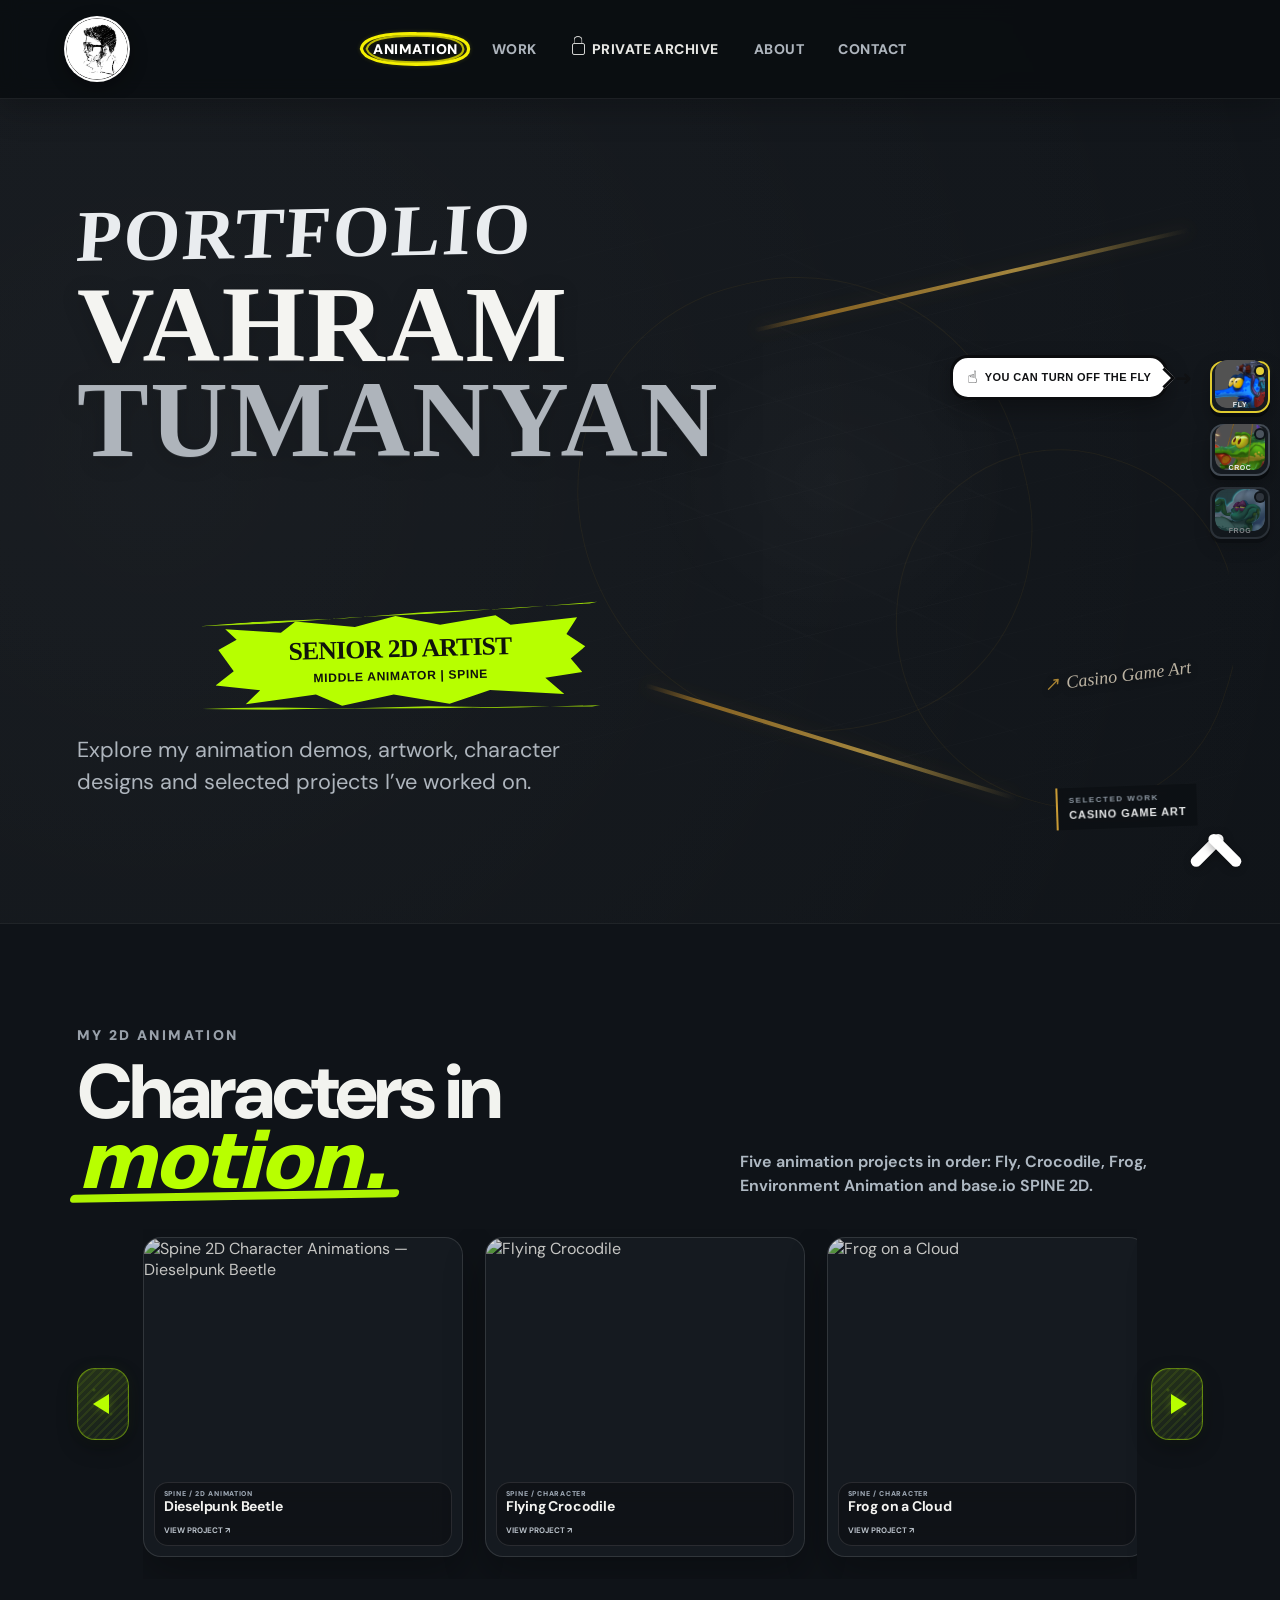
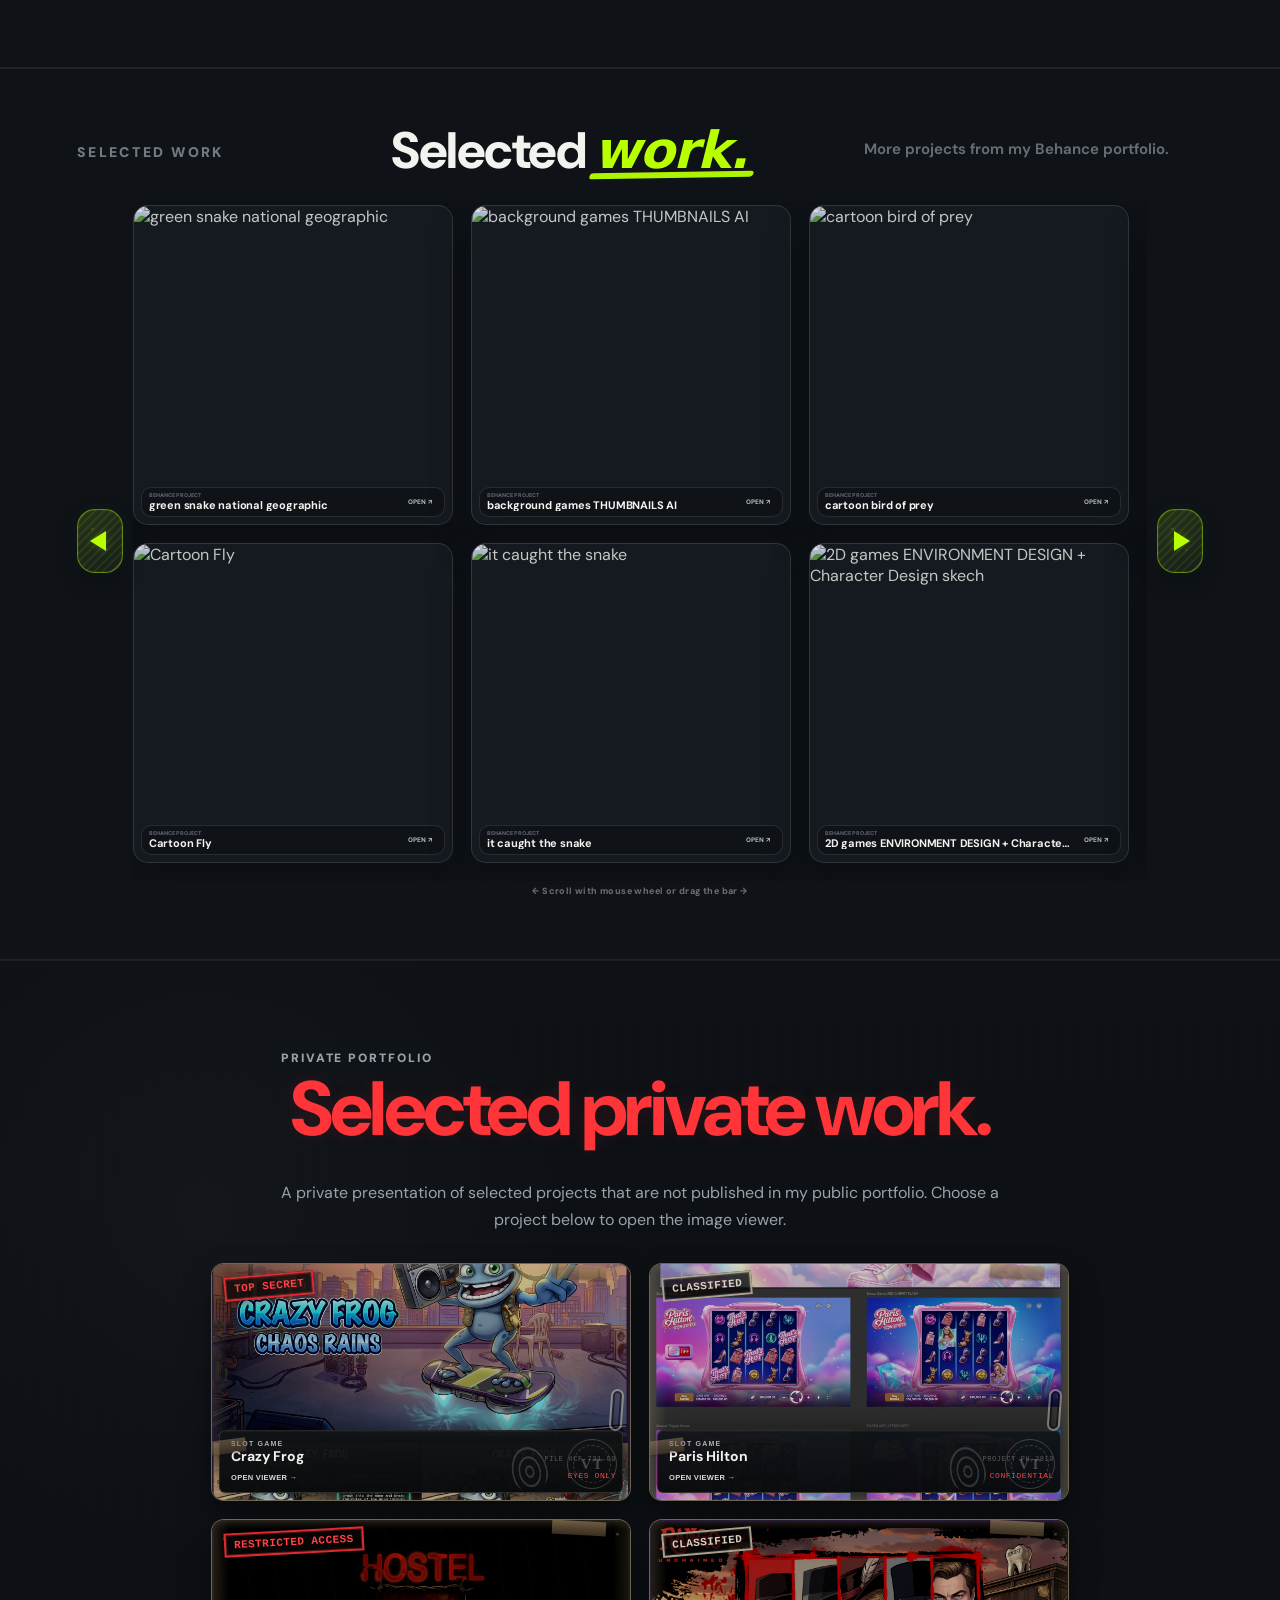
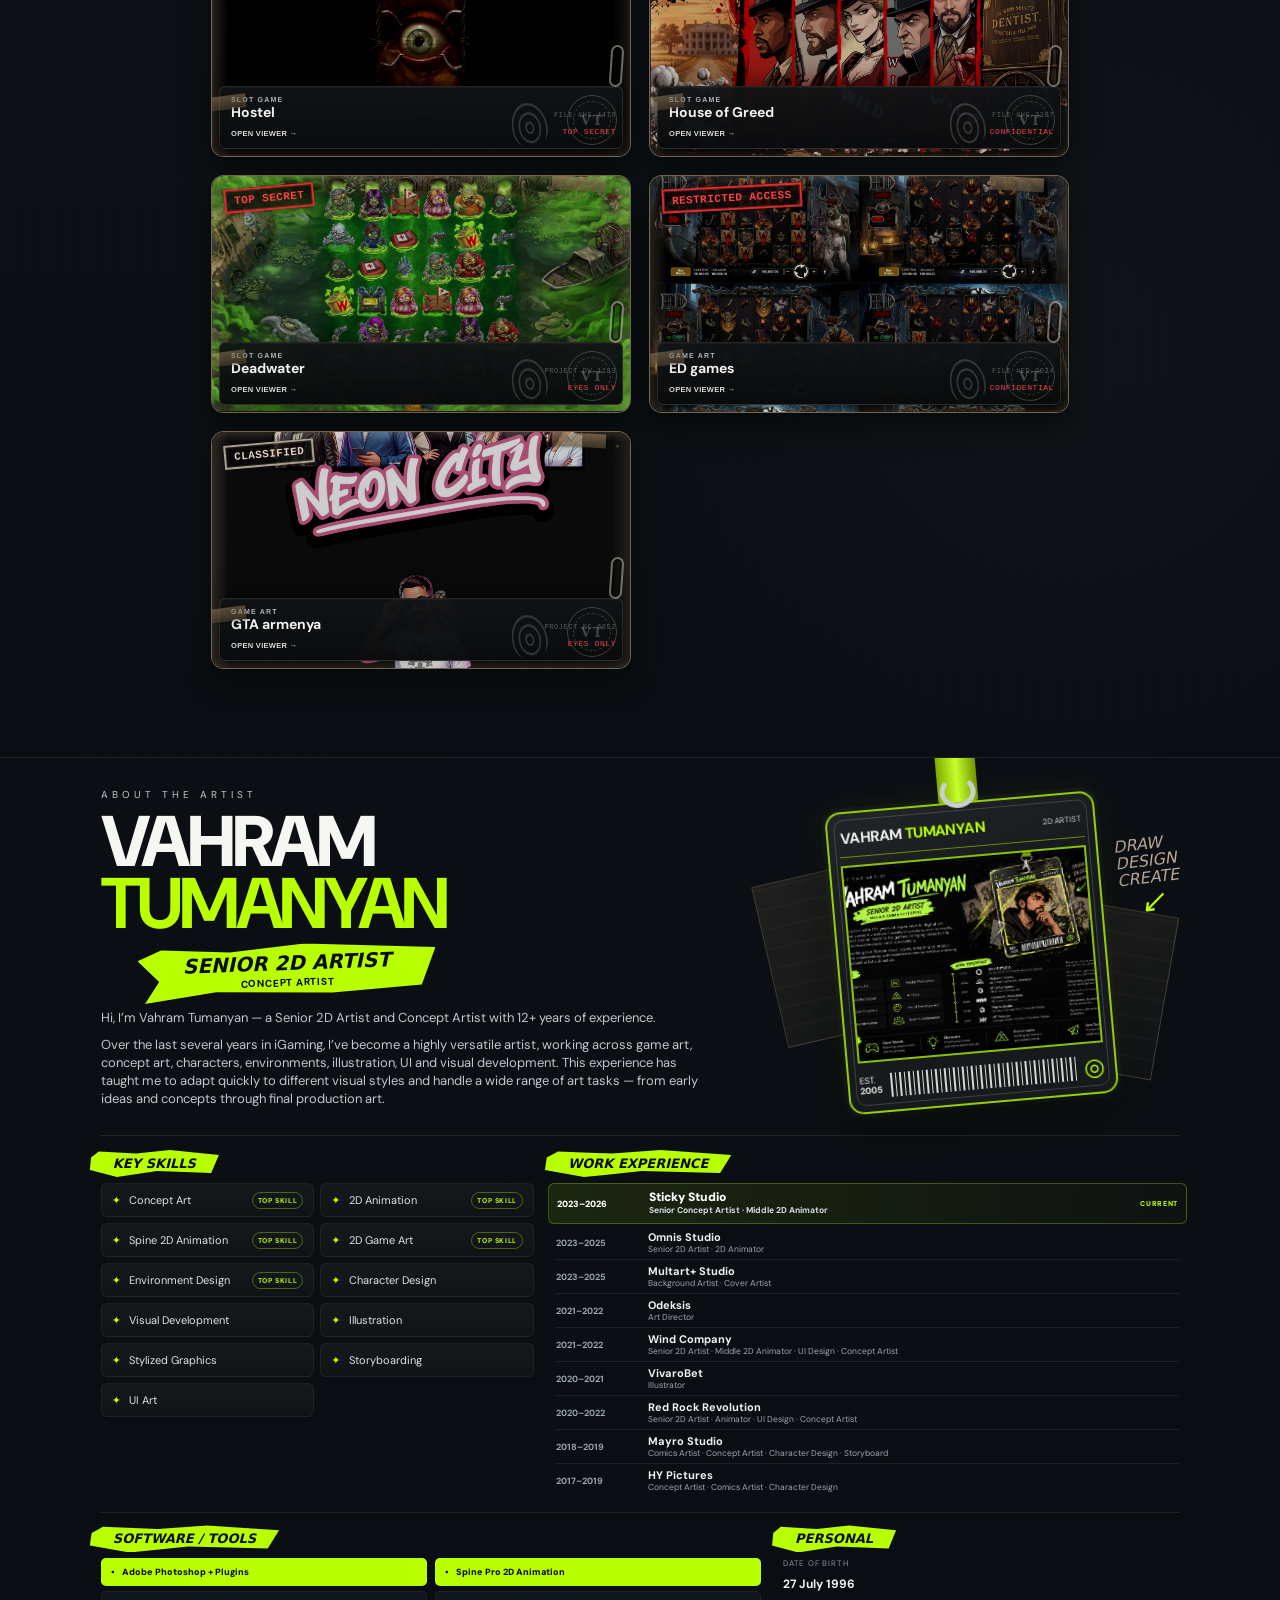
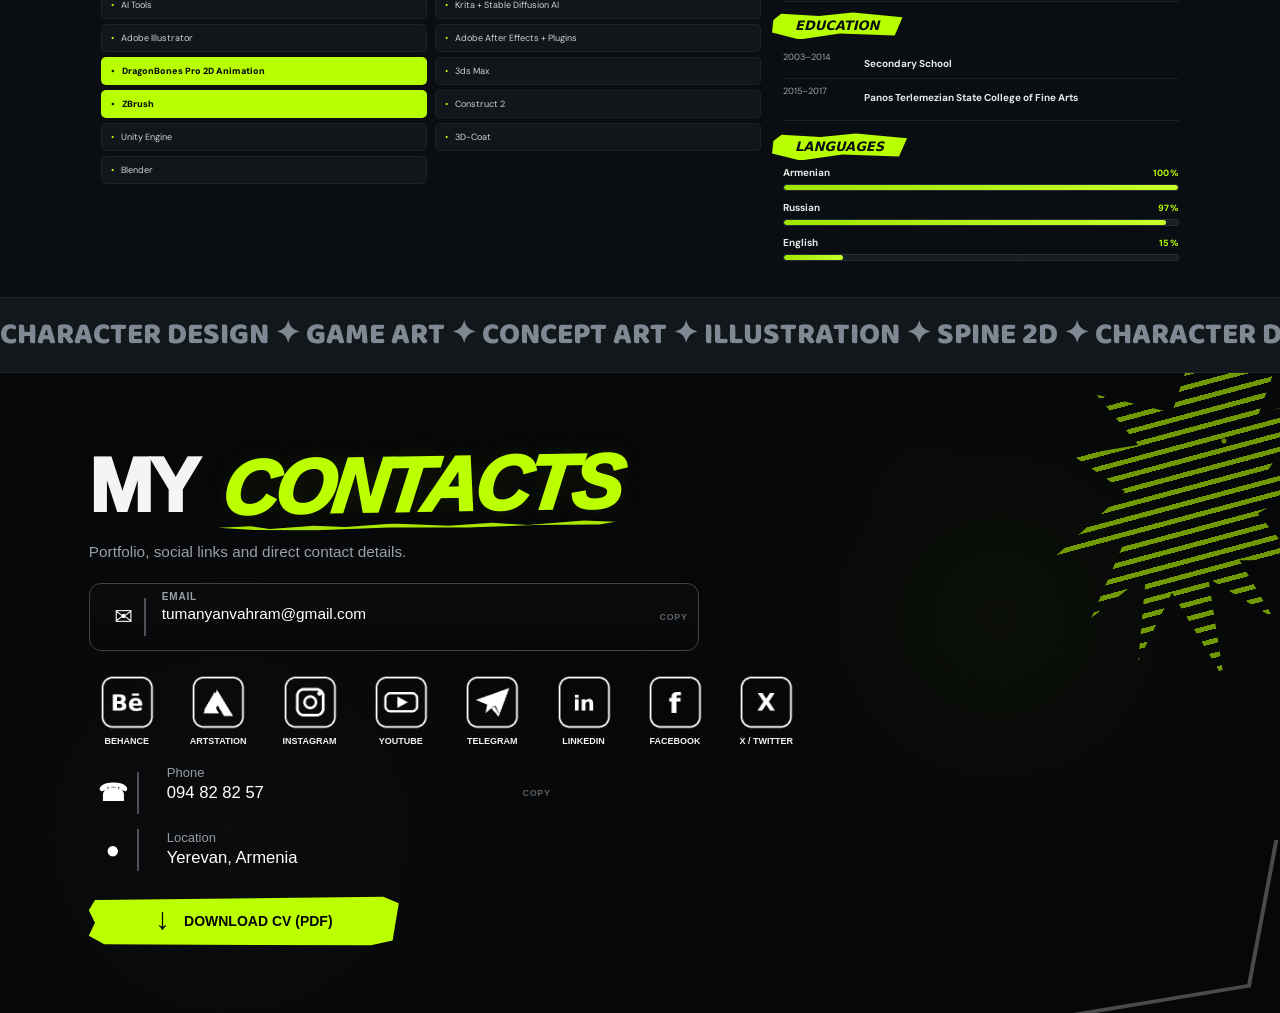
==== commit bda2e00e: "C:\Users\DoC\Desktop\vahram_portfolio\VAHRAM_PORTFOLIO_SCROLL_ARROWS_HEADINGS_V42" ====
--- a/index.html
+++ b/index.html
@@ -4,8 +4,11 @@
   <meta charset="utf-8" />
   <meta name="viewport" content="width=device-width,initial-scale=1" />
   <meta name="description" content="Vahram Tumanyan — Senior Character Designer, Concept Artist, Illustrator and 2D Animator." />
-  <title>Vahram Tumanyan — Cartoon Art Portfolio</title>
+  <title>Vahram Tumanyan — Portfolio</title>
   <link rel="preconnect" href="https://mir-s3-cdn-cf.behance.net" />
+  <link rel="icon" type="image/png" href="assets/avatar/favicon.png?v=39" />
+  <link rel="shortcut icon" type="image/png" href="assets/avatar/favicon.png?v=39" />
+  <link rel="apple-touch-icon" href="assets/avatar/favicon.png?v=39" />
   <link rel="stylesheet" href="style.css" />
 </head>
 <body>
@@ -120,7 +123,7 @@
       <div class="top-characters-head">
         <div>
           <p class="kicker">MY 2D ANIMATION</p>
-          <h2>Characters in motion.</h2>
+          <h2 class="vt-accent-heading"><span>Characters in</span> <em>motion.</em></h2>
         </div>
         <p>Five animation projects in order: Fly, Crocodile, Frog, Environment Animation and base.io SPINE 2D.</p>
       </div>
@@ -197,7 +200,7 @@
     <section id="work" class="work section-pad">
       <div class="section-heading">
         <p class="kicker">SELECTED WORK</p>
-        <h2>Selected work.</h2>
+        <h2 class="vt-accent-heading"><span>Selected</span> <em>work.</em></h2>
         <p>More projects from my Behance portfolio.</p>
       </div>
 
@@ -353,7 +356,7 @@
       <div class="private-head">
         <div>
           <p class="kicker">PRIVATE PORTFOLIO</p>
-          <h2>Selected private work.</h2>
+          <h2 class="vt-private-heading">Selected private work.</h2>
         </div>
         <p>
           A private presentation of selected projects that are not published in my public portfolio. Choose a project below to open the image viewer.
--- a/style.css
+++ b/style.css
@@ -5863,3 +5863,212 @@
     --badge-lift:0px !important;
   }
 }
+
+
+/* =========================================================
+   V42 — REQUESTED CAROUSEL + HEADING CHANGES ONLY
+   Base: V39
+   ========================================================= */
+
+/* ---------- Heading style like MY CONTACTS ---------- */
+#animations .vt-accent-heading,
+#work .vt-accent-heading{
+  display:inline-block !important;
+  position:relative !important;
+  z-index:1 !important;
+}
+
+#animations .vt-accent-heading span,
+#work .vt-accent-heading span{
+  color:#f2f3ef !important;
+  font-style:normal !important;
+}
+
+#animations .vt-accent-heading em,
+#work .vt-accent-heading em{
+  position:relative !important;
+  display:inline-block !important;
+  color:#b8ff00 !important;
+  font-style:italic !important;
+  font-weight:900 !important;
+  z-index:1 !important;
+}
+
+#animations .vt-accent-heading em::after,
+#work .vt-accent-heading em::after{
+  content:"" !important;
+  position:absolute !important;
+  left:-2% !important;
+  right:-4% !important;
+  bottom:-.06em !important;
+  height:.11em !important;
+  background:#b8ff00 !important;
+  border-radius:999px !important;
+  transform:skewX(-18deg) rotate(-1deg) !important;
+  opacity:.95 !important;
+  z-index:-1 !important;
+}
+
+/* Small labels/descriptions: a bit bigger and bolder */
+#animations .top-characters-head .kicker,
+#work .section-heading .kicker{
+  font-size:14px !important;
+  font-weight:900 !important;
+  letter-spacing:.17em !important;
+}
+
+#animations .top-characters-head > p:last-child{
+  font-size:16px !important;
+  font-weight:650 !important;
+  line-height:1.48 !important;
+  color:#aeb8c2 !important;
+}
+
+#work .section-heading > p:last-child{
+  font-size:15px !important;
+  font-weight:650 !important;
+  line-height:1.48 !important;
+  color:#aeb8c2 !important;
+}
+
+/* ---------- Private heading centered + red ---------- */
+#private-portfolio .private-head{
+  grid-template-columns:1fr !important;
+  text-align:center !important;
+  justify-items:center !important;
+}
+
+#private-portfolio .private-head > div{
+  width:100% !important;
+}
+
+#private-portfolio .private-head > p{
+  max-width:720px !important;
+  margin-left:auto !important;
+  margin-right:auto !important;
+}
+
+#private-portfolio .vt-private-heading{
+  color:#ff3438 !important;
+  text-align:center !important;
+  width:100% !important;
+  text-shadow:0 0 18px rgba(255,52,56,.12) !important;
+}
+
+/* ---------- Mouse wheel no longer controls horizontal movement ----------
+   Touch/finger swipe, arrows and scrollbar remain native/active. */
+#animations .top-characters-scroll,
+#work .work-carousel{
+  scrollbar-width:auto !important;
+  scrollbar-color:#b8ff00 #151a20 !important;
+  overscroll-behavior-x:contain !important;
+  touch-action:pan-x pan-y !important;
+}
+
+/* Thicker green horizontal scrollbar */
+#animations .top-characters-scroll::-webkit-scrollbar,
+#work .work-carousel::-webkit-scrollbar{
+  height:18px !important;
+}
+
+#animations .top-characters-scroll::-webkit-scrollbar-track,
+#work .work-carousel::-webkit-scrollbar-track{
+  background:#151a20 !important;
+  border:1px solid rgba(184,255,0,.18) !important;
+  border-radius:999px !important;
+}
+
+#animations .top-characters-scroll::-webkit-scrollbar-thumb,
+#work .work-carousel::-webkit-scrollbar-thumb{
+  background:#b8ff00 !important;
+  border:4px solid #151a20 !important;
+  border-radius:999px !important;
+  min-width:60px !important;
+}
+
+#animations .top-characters-scroll::-webkit-scrollbar-thumb:hover,
+#work .work-carousel::-webkit-scrollbar-thumb:hover{
+  background:#d0ff42 !important;
+}
+
+/* ---------- Green textured arrow buttons, code-drawn ---------- */
+#animations .top-characters-arrow,
+#work .work-arrow{
+  position:relative !important;
+  overflow:hidden !important;
+  color:transparent !important;
+  font-size:0 !important;
+  background:
+    linear-gradient(145deg,rgba(184,255,0,.12),rgba(184,255,0,.025)),
+    repeating-linear-gradient(135deg,rgba(184,255,0,.08) 0 2px,transparent 2px 6px),
+    #12181d !important;
+  border:1px solid rgba(184,255,0,.42) !important;
+  box-shadow:
+    inset 0 0 0 1px rgba(184,255,0,.06),
+    0 8px 20px rgba(0,0,0,.28),
+    0 0 16px rgba(184,255,0,.05) !important;
+}
+
+#animations .top-characters-arrow::before,
+#work .work-arrow::before{
+  content:"" !important;
+  position:absolute !important;
+  top:50% !important;
+  left:50% !important;
+  width:0 !important;
+  height:0 !important;
+  transform:translate(-50%,-50%) !important;
+  filter:drop-shadow(0 0 5px rgba(184,255,0,.22)) !important;
+}
+
+#animations .top-characters-arrow-left::before,
+#work .work-arrow-left::before{
+  border-top:10px solid transparent !important;
+  border-bottom:10px solid transparent !important;
+  border-right:16px solid #b8ff00 !important;
+  margin-left:-2px !important;
+}
+
+#animations .top-characters-arrow-right::before,
+#work .work-arrow-right::before{
+  border-top:10px solid transparent !important;
+  border-bottom:10px solid transparent !important;
+  border-left:16px solid #b8ff00 !important;
+  margin-left:2px !important;
+}
+
+/* small rough highlight to make the triangle feel textured */
+#animations .top-characters-arrow::after,
+#work .work-arrow::after{
+  content:"" !important;
+  position:absolute !important;
+  inset:7px !important;
+  border-radius:10px !important;
+  pointer-events:none !important;
+  background:
+    radial-gradient(circle at 25% 25%,rgba(184,255,0,.18) 0 1px,transparent 2px),
+    radial-gradient(circle at 72% 68%,rgba(184,255,0,.12) 0 1px,transparent 2px) !important;
+  opacity:.8 !important;
+}
+
+#animations .top-characters-arrow:hover,
+#work .work-arrow:hover{
+  border-color:rgba(184,255,0,.78) !important;
+  background:
+    linear-gradient(145deg,rgba(184,255,0,.20),rgba(184,255,0,.05)),
+    repeating-linear-gradient(135deg,rgba(184,255,0,.11) 0 2px,transparent 2px 6px),
+    #141b20 !important;
+  transform:translateY(-1px) !important;
+}
+
+@media(max-width:900px){
+  #animations .top-characters-head .kicker,
+  #work .section-heading .kicker{
+    font-size:13px !important;
+  }
+
+  #animations .top-characters-head > p:last-child,
+  #work .section-heading > p:last-child{
+    font-size:14px !important;
+  }
+}
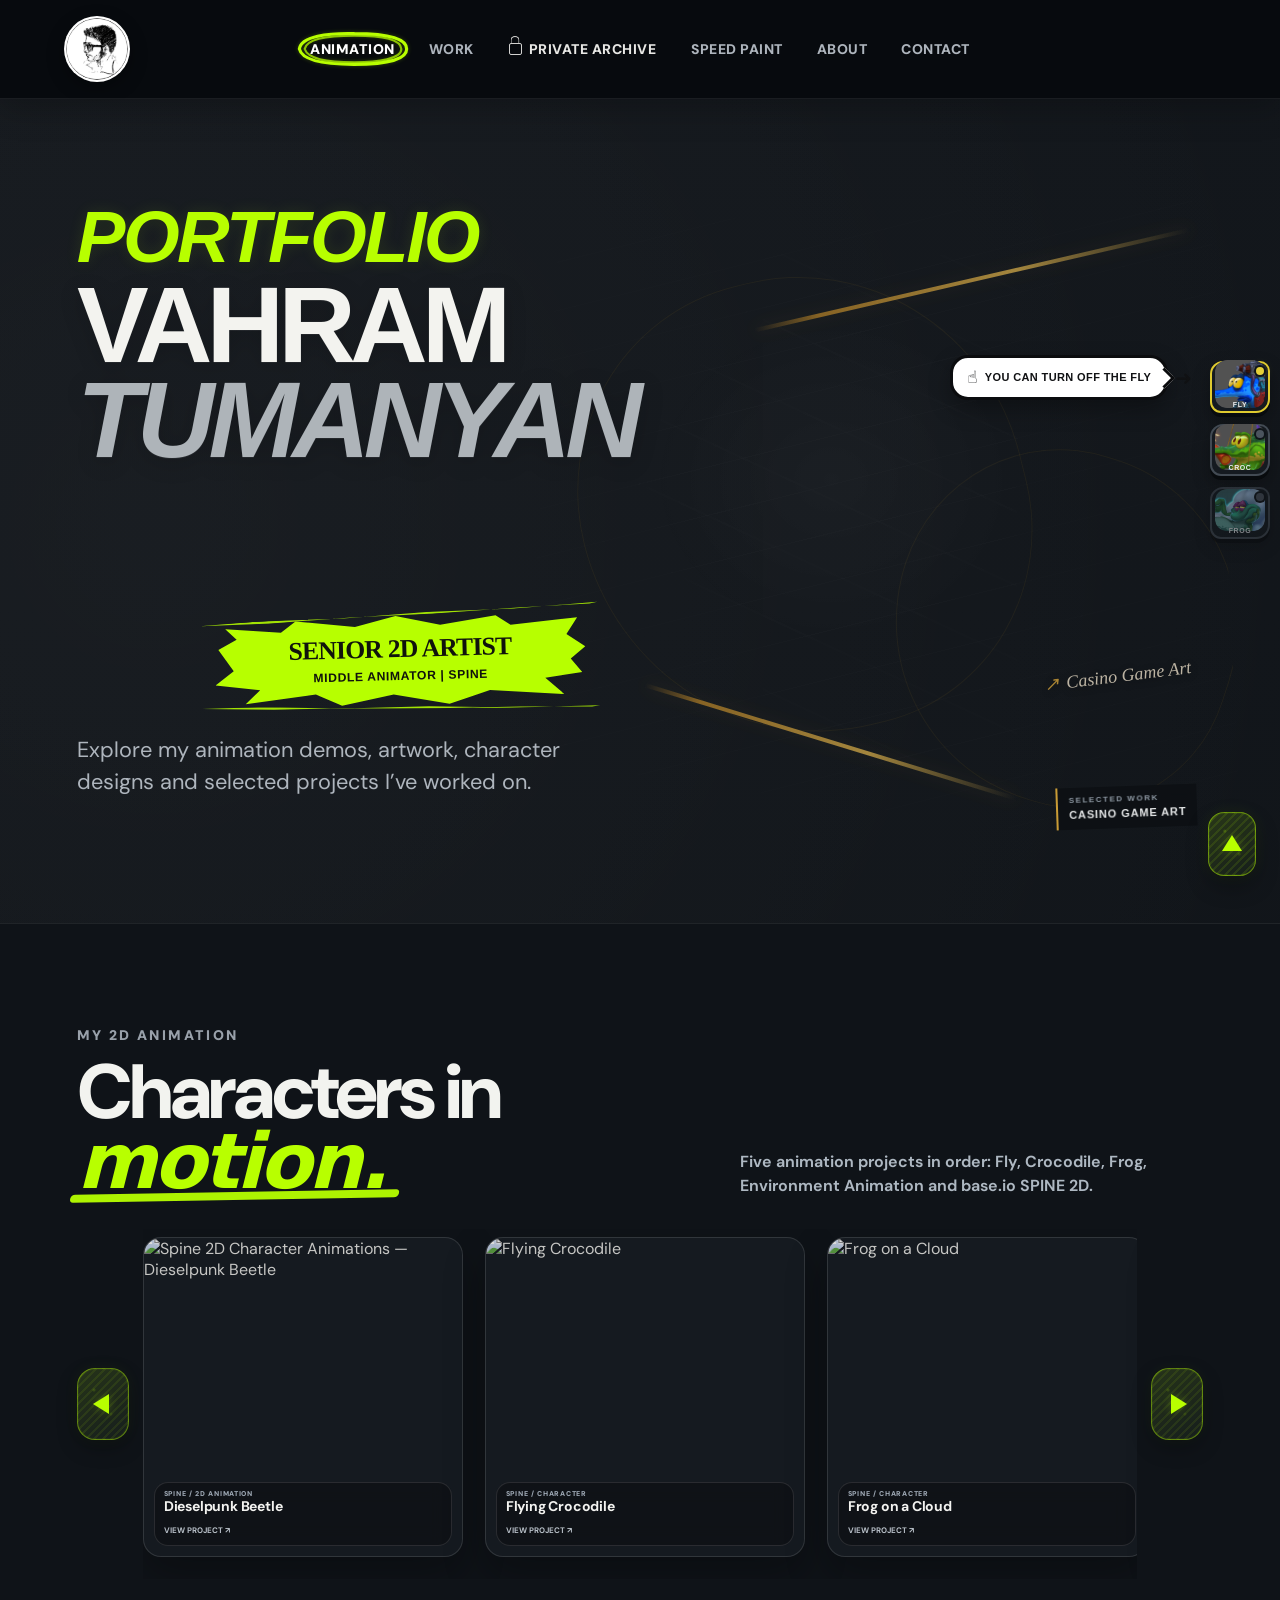
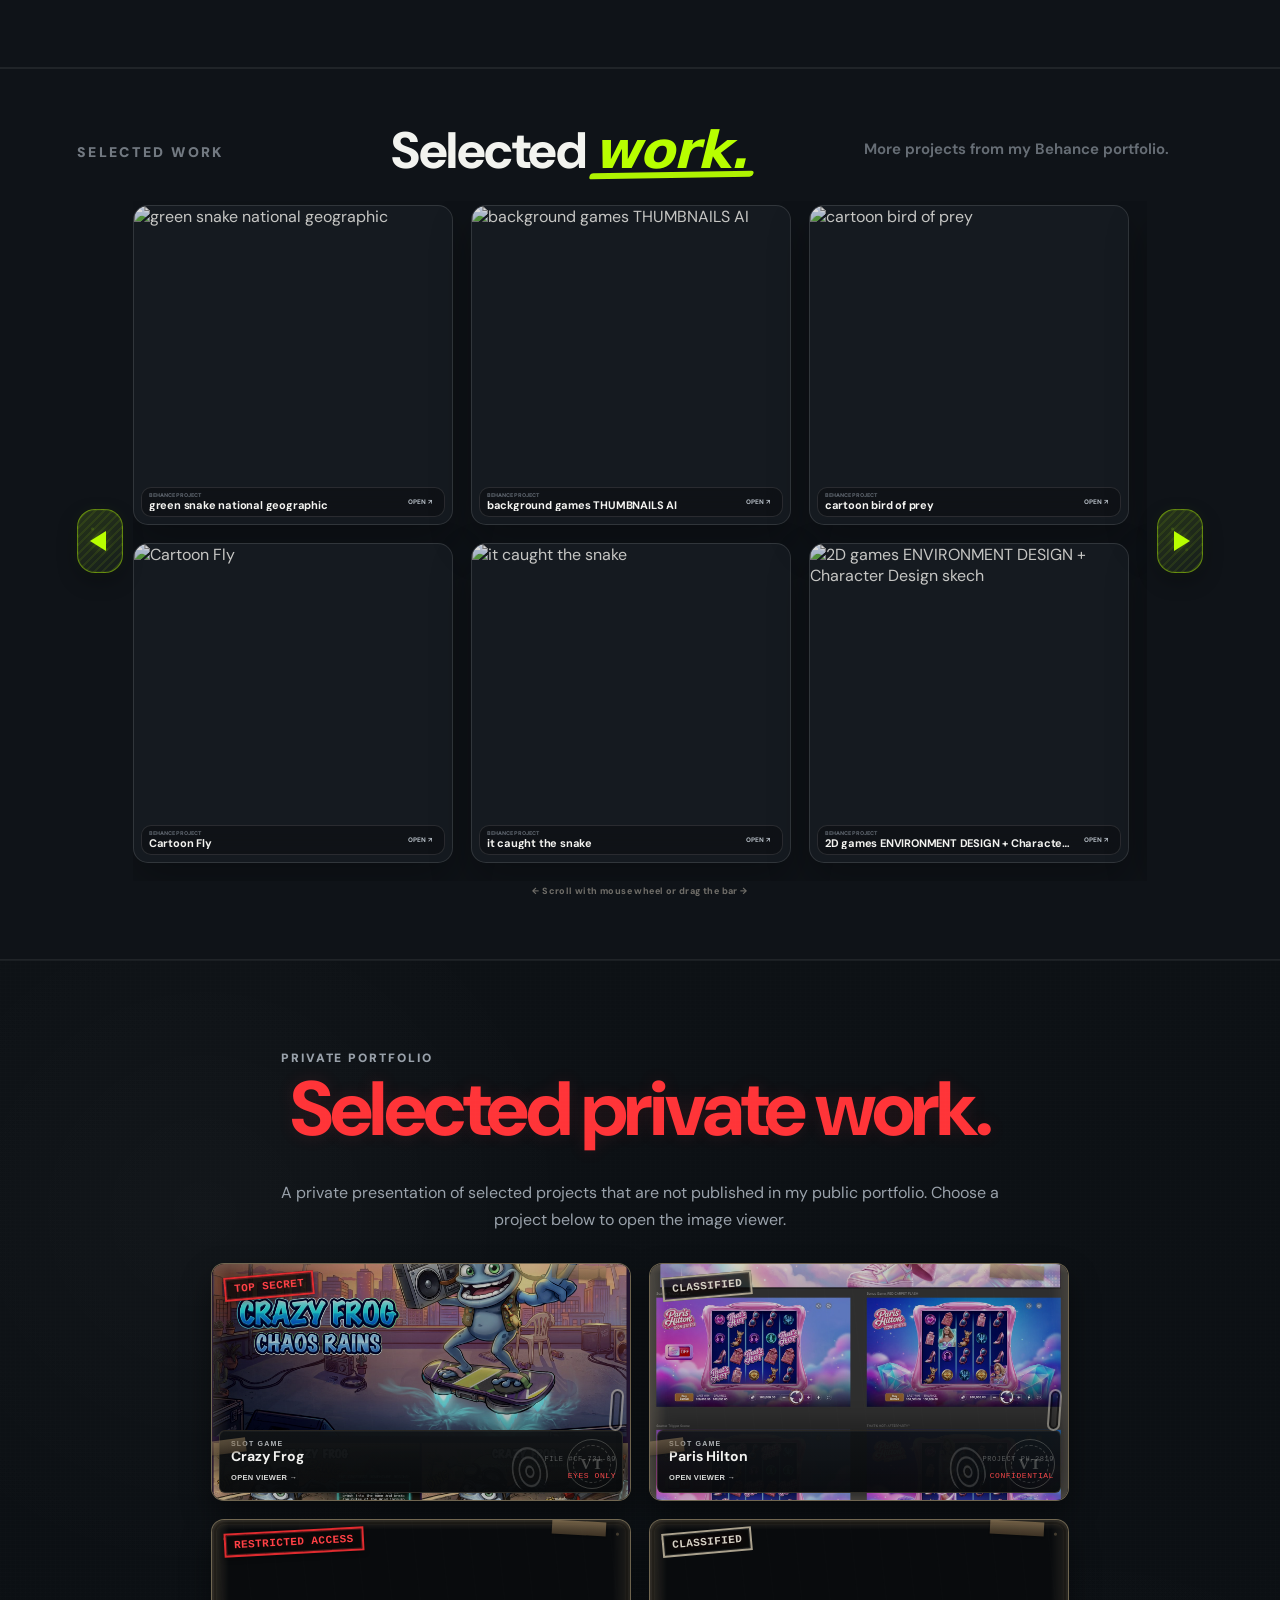
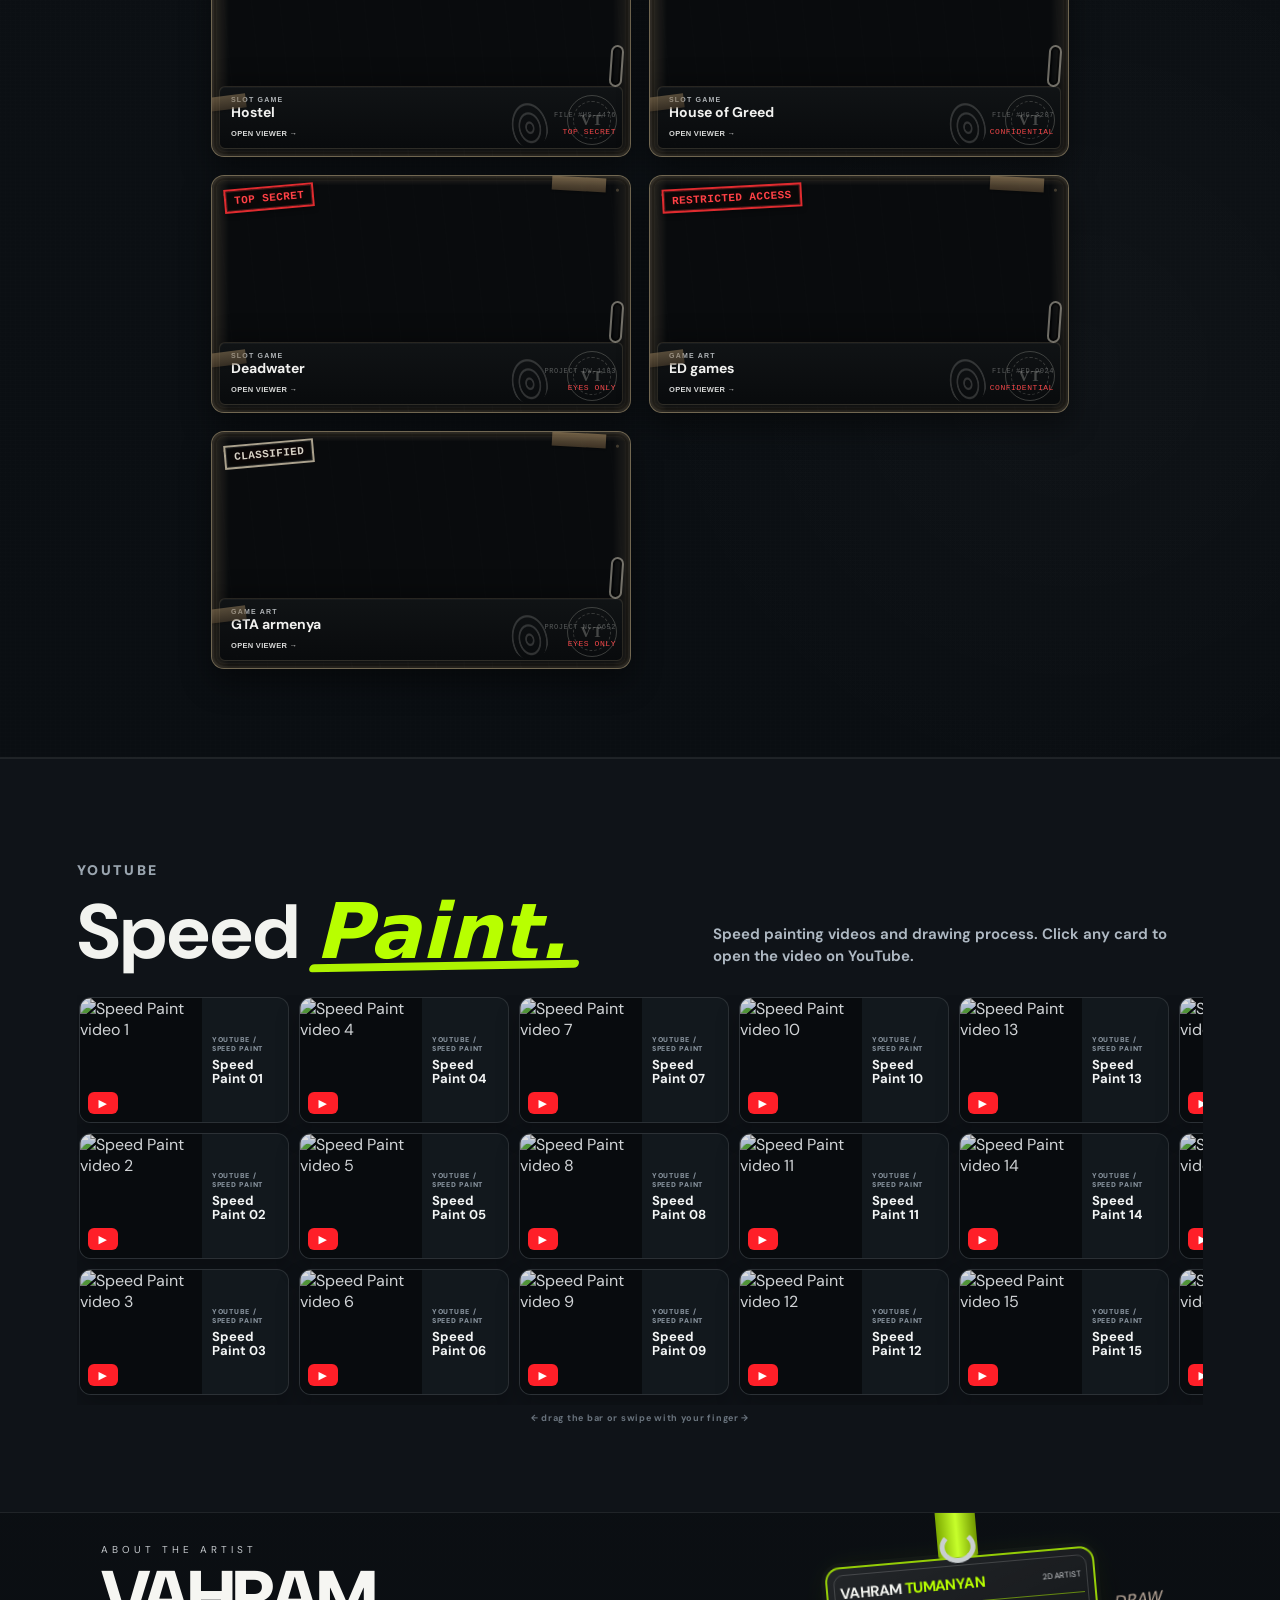
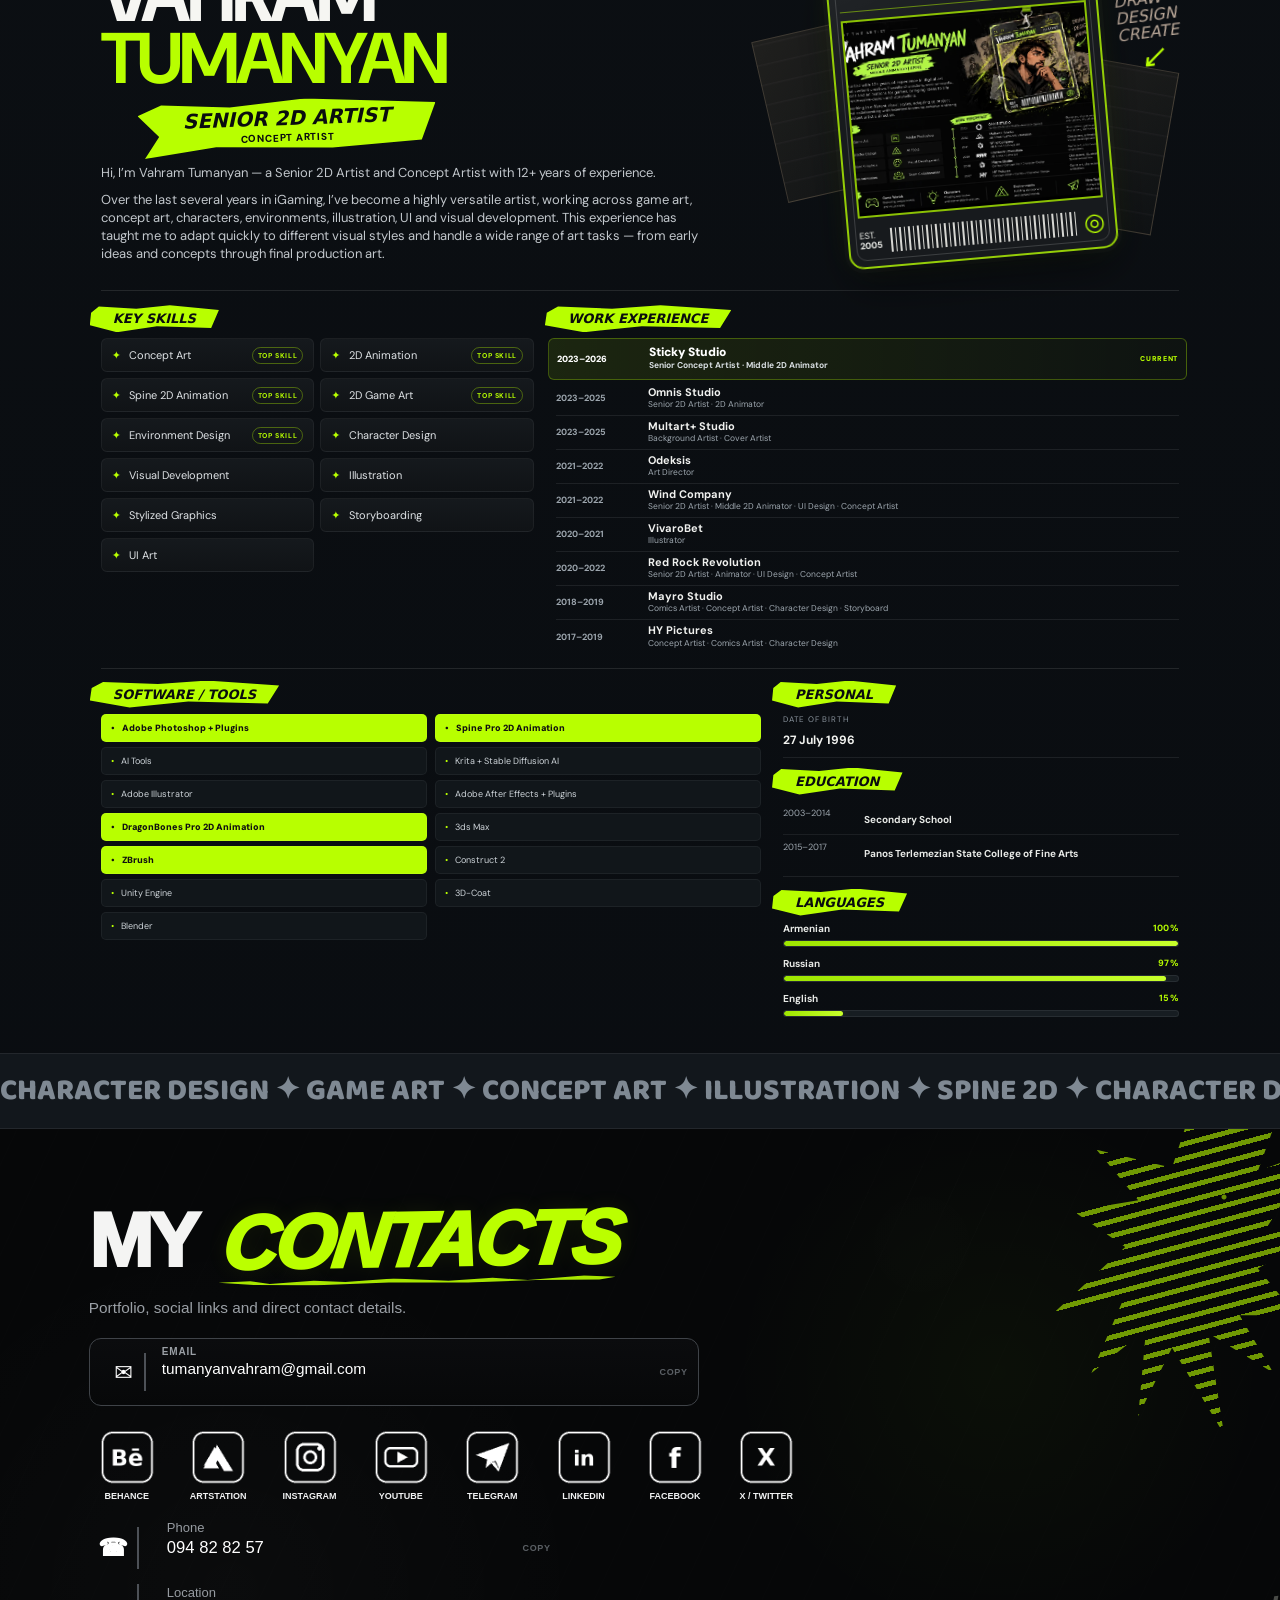
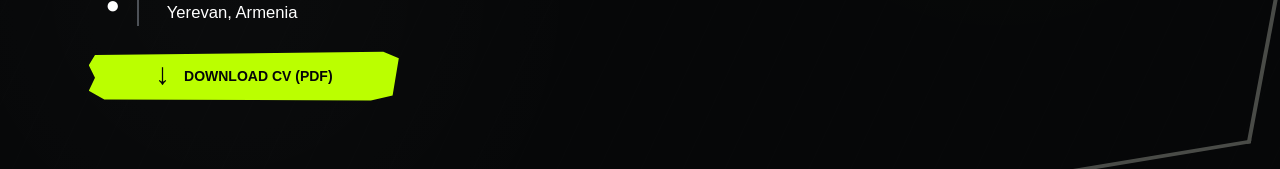
==== commit 2dd2baa0: "Update portfolio" ====
--- a/index.html
+++ b/index.html
@@ -22,6 +22,7 @@
       <a href="#animations" class="nav-link active">ANIMATION</a>
       <a href="#work" class="nav-link">WORK</a>
       <a href="#private-portfolio" class="nav-link nav-private-archive"><span class="private-lock" aria-hidden="true"></span><span>PRIVATE ARCHIVE</span></a>
+      <a href="#speed-paint" class="nav-link">SPEED PAINT</a>
       <a href="#about" class="nav-link">ABOUT</a>
       <a href="#contact" class="nav-link">CONTACT</a>
     </nav>
@@ -37,19 +38,19 @@
       <span class="fly-disable-hint-arrow">➜</span>
     </div>
     <button class="vt-character-button is-on" id="vtFlyToggle" type="button" aria-pressed="true" title="Fly on/off">
-      <span class="vt-character-button-icon user-icon" aria-hidden="true"><img src="assets/character-icons/fly.png" alt=""></span>
+      <span class="vt-character-button-icon user-icon" aria-hidden="true"><img src="assets/character-icons/fly.png" alt="" loading="lazy" decoding="async"></span>
       <span class="vt-character-button-label">FLY</span>
       <span class="vt-character-led" aria-hidden="true"></span>
     </button>
 
     <button class="vt-character-button" id="vtCrocToggle" type="button" aria-pressed="false" title="Crocodile on/off">
-      <span class="vt-character-button-icon user-icon" aria-hidden="true"><img src="assets/character-icons/croc.png" alt=""></span>
+      <span class="vt-character-button-icon user-icon" aria-hidden="true"><img src="assets/character-icons/croc.png" alt="" loading="lazy" decoding="async"></span>
       <span class="vt-character-button-label">CROC</span>
       <span class="vt-character-led" aria-hidden="true"></span>
     </button>
 
     <button class="vt-character-button is-placeholder" id="vtFrogToggle" type="button" aria-pressed="false" title="Frog — next step">
-      <span class="vt-character-button-icon user-icon" aria-hidden="true"><img src="assets/character-icons/frog.png" alt=""></span>
+      <span class="vt-character-button-icon user-icon" aria-hidden="true"><img src="assets/character-icons/frog.png" alt="" loading="lazy" decoding="async"></span>
       <span class="vt-character-button-label">FROG</span>
       <span class="vt-character-led" aria-hidden="true"></span>
     </button>
@@ -61,7 +62,7 @@
   </div>
 
   <div class="vt-croc-stage is-disabled" id="vtCrocStage" aria-hidden="true">
-    <iframe id="vtCrocFrame" src="croc_widget.html" title="Interactive crocodile Spine demo" scrolling="no"></iframe>
+    <iframe id="vtCrocFrame" loading="lazy" src="croc_widget.html" title="Interactive crocodile Spine demo" scrolling="no"></iframe>
   </div>
 
   <div class="vt-character-toast" id="vtCharacterToast" aria-live="polite"></div>
@@ -85,7 +86,7 @@
           </div>
         </div>
   <div id="vtFrogStage" class="vt-frog-stage is-disabled" aria-hidden="true">
-    <iframe id="vtFrogFrame" src="frog_widget.html" title="Frog Spine demo" scrolling="no"></iframe>
+    <iframe id="vtFrogFrame" loading="lazy" src="frog_widget.html" title="Frog Spine demo" scrolling="no"></iframe>
   </div>
 
         <p class="lead hero-portfolio-copy">Explore my animation demos, artwork, character designs and selected projects I’ve worked on.</p>
@@ -104,15 +105,15 @@
         <div class="hero-rotating-stack" id="heroRotatingStack">
           <figure class="hero-rot-card card-back" data-slot="0">
             <span class="hero-card-tape"></span>
-            <img id="heroImg0" src="assets/hero-sets/casino_01.png" alt="Casino Game Art">
+            <img id="heroImg0" src="assets/hero-sets/casino_01.webp" alt="Casino Game Art">
           </figure>
           <figure class="hero-rot-card card-mid" data-slot="1">
             <span class="hero-card-tape"></span>
-            <img id="heroImg1" src="assets/hero-sets/casino_02.png" alt="Casino Game Art">
+            <img id="heroImg1" src="assets/hero-sets/casino_02.webp" alt="Casino Game Art">
           </figure>
           <figure class="hero-rot-card card-front" data-slot="2">
             <span class="hero-card-tape"></span>
-            <img id="heroImg2" src="assets/hero-sets/casino_03.png" alt="Casino Game Art">
+            <img id="heroImg2" src="assets/hero-sets/casino_03.webp" alt="Casino Game Art">
           </figure>
         </div>
 
@@ -136,7 +137,7 @@
              href="https://www.behance.net/gallery/177035915/Spine-2D-CHARACTER-ANIMATIONS-Dieselpunk-beetle"
              target="_blank" rel="noreferrer">
             <img src="https://mir-s3-cdn-cf.behance.net/projects/404/97f28f177035915.Y3JvcCwyNDc4LDE5MzksNjcsMA.png"
-                 alt="Spine 2D Character Animations — Dieselpunk Beetle">
+                 alt="Spine 2D Character Animations — Dieselpunk Beetle" loading="lazy" decoding="async">
             <div class="top-character-info">
               <span>SPINE / 2D ANIMATION</span>
               <h3>Dieselpunk Beetle</h3>
@@ -148,7 +149,7 @@
              href="https://www.behance.net/gallery/227043203/Flying-crocodile"
              target="_blank" rel="noreferrer">
             <img src="https://mir-s3-cdn-cf.behance.net/projects/404/61f771227043203.Y3JvcCwxOTgxLDE1NTAsMCww.png"
-                 alt="Flying Crocodile">
+                 alt="Flying Crocodile" loading="lazy" decoding="async">
             <div class="top-character-info">
               <span>SPINE / CHARACTER</span>
               <h3>Flying Crocodile</h3>
@@ -160,7 +161,7 @@
              href="https://www.behance.net/gallery/179400911/Spine-2D-CHARACTER-ANIMATIONS-frog-on-a-cloud"
              target="_blank" rel="noreferrer">
             <img src="https://mir-s3-cdn-cf.behance.net/projects/404/958e83179400911.Y3JvcCwyODIxLDIyMDYsMCw2.png"
-                 alt="Frog on a Cloud">
+                 alt="Frog on a Cloud" loading="lazy" decoding="async">
             <div class="top-character-info">
               <span>SPINE / CHARACTER</span>
               <h3>Frog on a Cloud</h3>
@@ -172,7 +173,7 @@
              href="https://www.behance.net/gallery/142574327/spine-animation-2d-Environment-Art"
              target="_blank" rel="noreferrer">
             <img src="https://mir-s3-cdn-cf.behance.net/projects/404/ab37e3142574327.Y3JvcCwyOTQ2LDIzMDQsNTc2LDEzMQ.jpg"
-                 alt="Spine Animation 2D Environment Art">
+                 alt="Spine Animation 2D Environment Art" loading="lazy" decoding="async">
             <div class="top-character-info">
               <span>SPINE / ENVIRONMENT</span>
               <h3>Spine Animation — 2D Environment Art</h3>
@@ -184,7 +185,7 @@
              href="https://www.behance.net/gallery/138096617/baseio-SPINE-2D"
              target="_blank" rel="noreferrer">
             <img src="https://mir-s3-cdn-cf.behance.net/projects/404/d7435d138096617.Y3JvcCwxOTk5LDE1NjQsMCw0MzA.jpg"
-                 alt="base.io SPINE 2D">
+                 alt="base.io SPINE 2D" loading="lazy" decoding="async">
             <div class="top-character-info">
               <span>SPINE / 2D ANIMATION</span>
               <h3>base.io — SPINE 2D</h3>
@@ -208,139 +209,139 @@
           <button class="work-arrow work-arrow-left" type="button" aria-label="Previous projects">←</button>
           <div class="work-carousel" id="workCarousel" tabindex="0" aria-label="Behance projects">
             <a class="project carousel-card" href="https://www.behance.net/gallery/252390427/green-snake-national-geographic" target="_blank" rel="noreferrer">
-      <img src="https://mir-s3-cdn-cf.behance.net/projects/404/5169db252390427.Y3JvcCwyNjYxLDIwODEsMTM4LDEyNTE.png" alt="green snake national geographic" loading="lazy">
+      <img src="https://mir-s3-cdn-cf.behance.net/projects/404/5169db252390427.Y3JvcCwyNjYxLDIwODEsMTM4LDEyNTE.png" alt="green snake national geographic" loading="lazy" decoding="async">
       <div class="project-copy"><span>BEHANCE PROJECT</span><h3>green snake national geographic</h3><b>OPEN ↗</b></div>
     </a>
 <a class="project carousel-card" href="https://www.behance.net/gallery/252415279/Cartoon-Fly" target="_blank" rel="noreferrer">
-      <img src="https://mir-s3-cdn-cf.behance.net/projects/404/f5b125252415279.Y3JvcCwyMzM0LDE4MjYsMzQxNSwxMDIy.png" alt="Cartoon Fly" loading="lazy">
+      <img src="https://mir-s3-cdn-cf.behance.net/projects/404/f5b125252415279.Y3JvcCwyMzM0LDE4MjYsMzQxNSwxMDIy.png" alt="Cartoon Fly" loading="lazy" decoding="async">
       <div class="project-copy"><span>BEHANCE PROJECT</span><h3>Cartoon Fly</h3><b>OPEN ↗</b></div>
     </a>
 <a class="project carousel-card" href="https://www.behance.net/gallery/230209447/background-games-THUMBNAILSAI" target="_blank" rel="noreferrer">
-      <img src="https://mir-s3-cdn-cf.behance.net/projects/404/a8fcd4230209447.Y3JvcCwxNzY4LDEzODMsMTE2NCwzOQ.png" alt="background games THUMBNAILS AI" loading="lazy">
+      <img src="https://mir-s3-cdn-cf.behance.net/projects/404/a8fcd4230209447.Y3JvcCwxNzY4LDEzODMsMTE2NCwzOQ.png" alt="background games THUMBNAILS AI" loading="lazy" decoding="async">
       <div class="project-copy"><span>BEHANCE PROJECT</span><h3>background games THUMBNAILS AI</h3><b>OPEN ↗</b></div>
     </a>
 <a class="project carousel-card" href="https://www.behance.net/gallery/227761179/it-caught-the-snake" target="_blank" rel="noreferrer">
-      <img src="https://mir-s3-cdn-cf.behance.net/projects/404/5b2d7f227761179.Y3JvcCwxOTIwLDE1MDEsMCww.png" alt="it caught the snake" loading="lazy">
+      <img src="https://mir-s3-cdn-cf.behance.net/projects/404/5b2d7f227761179.Y3JvcCwxOTIwLDE1MDEsMCww.png" alt="it caught the snake" loading="lazy" decoding="async">
       <div class="project-copy"><span>BEHANCE PROJECT</span><h3>it caught the snake</h3><b>OPEN ↗</b></div>
     </a>
 <a class="project carousel-card" href="https://www.behance.net/gallery/218300215/cartoon-bird-of-prey" target="_blank" rel="noreferrer">
-      <img src="https://mir-s3-cdn-cf.behance.net/projects/404/62f576218300215.Y3JvcCwxMTY5LDkxNCw2MywyMjI.png" alt="cartoon bird of prey" loading="lazy">
+      <img src="https://mir-s3-cdn-cf.behance.net/projects/404/62f576218300215.Y3JvcCwxMTY5LDkxNCw2MywyMjI.png" alt="cartoon bird of prey" loading="lazy" decoding="async">
       <div class="project-copy"><span>BEHANCE PROJECT</span><h3>cartoon bird of prey</h3><b>OPEN ↗</b></div>
     </a>
 <a class="project carousel-card" href="https://www.behance.net/gallery/175945285/2D-games-ENVIRONMENT-DESIGN-Character-Design-skech" target="_blank" rel="noreferrer">
-      <img src="https://mir-s3-cdn-cf.behance.net/projects/404/fc32b8175945285.Y3JvcCwzODk0LDMwNDYsMCww.jpg" alt="2D games ENVIRONMENT DESIGN + Character Design skech" loading="lazy">
+      <img src="https://mir-s3-cdn-cf.behance.net/projects/404/fc32b8175945285.Y3JvcCwzODk0LDMwNDYsMCww.jpg" alt="2D games ENVIRONMENT DESIGN + Character Design skech" loading="lazy" decoding="async">
       <div class="project-copy"><span>BEHANCE PROJECT</span><h3>2D games ENVIRONMENT DESIGN + Character Design skech</h3><b>OPEN ↗</b></div>
     </a>
 <a class="project carousel-card" href="https://www.behance.net/gallery/138330639/Environment-Art-Character-Design" target="_blank" rel="noreferrer">
-      <img src="https://mir-s3-cdn-cf.behance.net/projects/404/eaf5ab138330639.Y3JvcCwzODIxLDI5ODgsMzc4LDEzMg.jpg" alt="Environment Art + Character Design" loading="lazy">
+      <img src="https://mir-s3-cdn-cf.behance.net/projects/404/eaf5ab138330639.Y3JvcCwzODIxLDI5ODgsMzc4LDEzMg.jpg" alt="Environment Art + Character Design" loading="lazy" decoding="async">
       <div class="project-copy"><span>BEHANCE PROJECT</span><h3>Environment Art + Character Design</h3><b>OPEN ↗</b></div>
     </a>
 <a class="project carousel-card" href="https://www.behance.net/gallery/158361371/fish-games-casino-Dungeon-OF-Mermaids" target="_blank" rel="noreferrer">
-      <img src="https://mir-s3-cdn-cf.behance.net/projects/404/b1af81158361371.Y3JvcCwxMDA3LDc4OCwxOTcsMA.jpg" alt="fish games casino Dungeon OF Mermaids" loading="lazy">
+      <img src="https://mir-s3-cdn-cf.behance.net/projects/404/b1af81158361371.Y3JvcCwxMDA3LDc4OCwxOTcsMA.jpg" alt="fish games casino Dungeon OF Mermaids" loading="lazy" decoding="async">
       <div class="project-copy"><span>BEHANCE PROJECT</span><h3>fish games casino Dungeon OF Mermaids</h3><b>OPEN ↗</b></div>
     </a>
 <a class="project carousel-card" href="https://www.behance.net/gallery/162621879/Backgrounds-FISH-GAMES" target="_blank" rel="noreferrer">
-      <img src="https://mir-s3-cdn-cf.behance.net/projects/404/457b36162621879.Y3JvcCwxMDA4LDc4OSwwLDA.png" alt="Backgrounds FISH GAMES" loading="lazy">
+      <img src="https://mir-s3-cdn-cf.behance.net/projects/404/457b36162621879.Y3JvcCwxMDA4LDc4OSwwLDA.png" alt="Backgrounds FISH GAMES" loading="lazy" decoding="async">
       <div class="project-copy"><span>BEHANCE PROJECT</span><h3>Backgrounds FISH GAMES</h3><b>OPEN ↗</b></div>
     </a>
 <a class="project carousel-card" href="https://www.behance.net/gallery/161968549/background-for-a-short-cartoon" target="_blank" rel="noreferrer">
-      <img src="https://mir-s3-cdn-cf.behance.net/projects/404/f2941a161968549.Y3JvcCw4NjIsNjc1LDc2LDA.jpg" alt="background for a short cartoon" loading="lazy">
+      <img src="https://mir-s3-cdn-cf.behance.net/projects/404/f2941a161968549.Y3JvcCw4NjIsNjc1LDc2LDA.jpg" alt="background for a short cartoon" loading="lazy" decoding="async">
       <div class="project-copy"><span>BEHANCE PROJECT</span><h3>background for a short cartoon</h3><b>OPEN ↗</b></div>
     </a>
 <a class="project carousel-card" href="https://www.behance.net/gallery/138401397/Isometric-Environment-Art" target="_blank" rel="noreferrer">
-      <img src="https://mir-s3-cdn-cf.behance.net/projects/404/43a436138401397.Y3JvcCw1NDIwLDQyMzksMTIwNyw0MTU.jpg" alt="Isometric Environment Art" loading="lazy">
+      <img src="https://mir-s3-cdn-cf.behance.net/projects/404/43a436138401397.Y3JvcCw1NDIwLDQyMzksMTIwNyw0MTU.jpg" alt="Isometric Environment Art" loading="lazy" decoding="async">
       <div class="project-copy"><span>BEHANCE PROJECT</span><h3>Isometric Environment Art</h3><b>OPEN ↗</b></div>
     </a>
 <a class="project carousel-card" href="https://www.behance.net/gallery/158607045/Jackpot-Game" target="_blank" rel="noreferrer">
-      <img src="https://mir-s3-cdn-cf.behance.net/projects/404/5735b2158607045.Y3JvcCw4NjIsNjc1LDIwOSww.jpg" alt="Jackpot Game" loading="lazy">
+      <img src="https://mir-s3-cdn-cf.behance.net/projects/404/5735b2158607045.Y3JvcCw4NjIsNjc1LDIwOSww.jpg" alt="Jackpot Game" loading="lazy" decoding="async">
       <div class="project-copy"><span>BEHANCE PROJECT</span><h3>Jackpot Game</h3><b>OPEN ↗</b></div>
     </a>
 <a class="project carousel-card" href="https://www.behance.net/gallery/173939781/egypt-Environment-Art" target="_blank" rel="noreferrer">
-      <img src="https://mir-s3-cdn-cf.behance.net/projects/404/1ff969173939781.Y3JvcCwxODkzLDE0ODEsMzc5LDA.png" alt="egypt Environment Art" loading="lazy">
+      <img src="https://mir-s3-cdn-cf.behance.net/projects/404/1ff969173939781.Y3JvcCwxODkzLDE0ODEsMzc5LDA.png" alt="egypt Environment Art" loading="lazy" decoding="async">
       <div class="project-copy"><span>BEHANCE PROJECT</span><h3>egypt Environment Art</h3><b>OPEN ↗</b></div>
     </a>
 <a class="project carousel-card" href="https://www.behance.net/gallery/229914195/armenian-painting-traditional-can-be" target="_blank" rel="noreferrer">
-      <img src="https://mir-s3-cdn-cf.behance.net/projects/404/07e048229914195.Y3JvcCwxMDMyLDgwNywwLDU1MQ.png" alt="armenian painting traditional can be" loading="lazy">
+      <img src="https://mir-s3-cdn-cf.behance.net/projects/404/07e048229914195.Y3JvcCwxMDMyLDgwNywwLDU1MQ.png" alt="armenian painting traditional can be" loading="lazy" decoding="async">
       <div class="project-copy"><span>BEHANCE PROJECT</span><h3>armenian painting traditional can be</h3><b>OPEN ↗</b></div>
     </a>
 <a class="project carousel-card" href="https://www.behance.net/gallery/162176855/-The-secret-of-the-mountain" target="_blank" rel="noreferrer">
-      <img src="https://mir-s3-cdn-cf.behance.net/projects/404/9f9c29162176855.Y3JvcCw4MjAsNjQxLDU3MiwyNjY.jpg" alt="The secret of the mountain" loading="lazy">
+      <img src="https://mir-s3-cdn-cf.behance.net/projects/404/9f9c29162176855.Y3JvcCw4MjAsNjQxLDU3MiwyNjY.jpg" alt="The secret of the mountain" loading="lazy" decoding="async">
       <div class="project-copy"><span>BEHANCE PROJECT</span><h3>The secret of the mountain</h3><b>OPEN ↗</b></div>
     </a>
 <a class="project carousel-card" href="https://www.behance.net/gallery/162106723/Slots-Casino-Games" target="_blank" rel="noreferrer">
-      <img src="https://mir-s3-cdn-cf.behance.net/projects/404/e531ac162106723.Y3JvcCwxNDM4LDExMjUsNTQ4LDA.png" alt="Slots Casino Games" loading="lazy">
+      <img src="https://mir-s3-cdn-cf.behance.net/projects/404/e531ac162106723.Y3JvcCwxNDM4LDExMjUsNTQ4LDA.png" alt="Slots Casino Games" loading="lazy" decoding="async">
       <div class="project-copy"><span>BEHANCE PROJECT</span><h3>Slots Casino Games</h3><b>OPEN ↗</b></div>
     </a>
 <a class="project carousel-card" href="https://www.behance.net/gallery/165616299/Saber-toothed-tiger-SMILODON" target="_blank" rel="noreferrer">
-      <img src="https://mir-s3-cdn-cf.behance.net/projects/404/c8387b165616299.Y3JvcCwyNzExLDIxMjEsNzM4LDA.jpg" alt="Saber-toothed tiger SMILODON" loading="lazy">
+      <img src="https://mir-s3-cdn-cf.behance.net/projects/404/c8387b165616299.Y3JvcCwyNzExLDIxMjEsNzM4LDA.jpg" alt="Saber-toothed tiger SMILODON" loading="lazy" decoding="async">
       <div class="project-copy"><span>BEHANCE PROJECT</span><h3>Saber-toothed tiger SMILODON</h3><b>OPEN ↗</b></div>
     </a>
 <a class="project carousel-card" href="https://www.behance.net/gallery/143096005/big-African-ostriches" target="_blank" rel="noreferrer">
-      <img src="https://mir-s3-cdn-cf.behance.net/projects/404/b0f11b143096005.Y3JvcCw3MjMsNTY1LDQ2NywxOTU.jpg" alt="big African ostriches" loading="lazy">
+      <img src="https://mir-s3-cdn-cf.behance.net/projects/404/b0f11b143096005.Y3JvcCw3MjMsNTY1LDQ2NywxOTU.jpg" alt="big African ostriches" loading="lazy" decoding="async">
       <div class="project-copy"><span>BEHANCE PROJECT</span><h3>big African ostriches</h3><b>OPEN ↗</b></div>
     </a>
 <a class="project carousel-card" href="https://www.behance.net/gallery/161278887/my-work-that-I-drew-in-2017" target="_blank" rel="noreferrer">
-      <img src="https://mir-s3-cdn-cf.behance.net/projects/404/c36c08161278887.Y3JvcCw1MzIsNDE2LDM0NCw2NjI.jpg" alt="my work that I drew in 2017" loading="lazy">
+      <img src="https://mir-s3-cdn-cf.behance.net/projects/404/c36c08161278887.Y3JvcCw1MzIsNDE2LDM0NCw2NjI.jpg" alt="my work that I drew in 2017" loading="lazy" decoding="async">
       <div class="project-copy"><span>BEHANCE PROJECT</span><h3>my work that I drew in 2017</h3><b>OPEN ↗</b></div>
     </a>
 <a class="project carousel-card" href="https://www.behance.net/gallery/142607885/Tiger-Frog" target="_blank" rel="noreferrer">
-      <img src="https://mir-s3-cdn-cf.behance.net/projects/404/7b8707142607885.Y3JvcCw3ODksNjE3LDIwNSwxMDU.jpg" alt="Tiger Frog" loading="lazy">
+      <img src="https://mir-s3-cdn-cf.behance.net/projects/404/7b8707142607885.Y3JvcCw3ODksNjE3LDIwNSwxMDU.jpg" alt="Tiger Frog" loading="lazy" decoding="async">
       <div class="project-copy"><span>BEHANCE PROJECT</span><h3>Tiger Frog</h3><b>OPEN ↗</b></div>
     </a>
 <a class="project carousel-card" href="https://www.behance.net/gallery/142771855/Rat-Character-design" target="_blank" rel="noreferrer">
-      <img src="https://mir-s3-cdn-cf.behance.net/projects/404/f41554142771855.Y3JvcCw4MDQsNjI5LDI1MCwzNjA.jpg" alt="Rat Character design" loading="lazy">
+      <img src="https://mir-s3-cdn-cf.behance.net/projects/404/f41554142771855.Y3JvcCw4MDQsNjI5LDI1MCwzNjA.jpg" alt="Rat Character design" loading="lazy" decoding="async">
       <div class="project-copy"><span>BEHANCE PROJECT</span><h3>Rat Character design</h3><b>OPEN ↗</b></div>
     </a>
 <a class="project carousel-card" href="https://www.behance.net/gallery/201038611/Fantastic-Four-Character-Design-%282018%29" target="_blank" rel="noreferrer">
-      <img src="https://mir-s3-cdn-cf.behance.net/projects/404/0371ea201038611.Y3JvcCw2MTQsNDgwLDI5MywxNjQ.jpg" alt="Fantastic Four Character Design (2018)" loading="lazy">
+      <img src="https://mir-s3-cdn-cf.behance.net/projects/404/0371ea201038611.Y3JvcCw2MTQsNDgwLDI5MywxNjQ.jpg" alt="Fantastic Four Character Design (2018)" loading="lazy" decoding="async">
       <div class="project-copy"><span>BEHANCE PROJECT</span><h3>Fantastic Four Character Design (2018)</h3><b>OPEN ↗</b></div>
     </a>
 <a class="project carousel-card" href="https://www.behance.net/gallery/162151597/Boar-character-design" target="_blank" rel="noreferrer">
-      <img src="https://mir-s3-cdn-cf.behance.net/projects/404/237aae162151597.Y3JvcCw5MjEsNzIwLDYzLDQx.jpg" alt="Boar character design" loading="lazy">
+      <img src="https://mir-s3-cdn-cf.behance.net/projects/404/237aae162151597.Y3JvcCw5MjEsNzIwLDYzLDQx.jpg" alt="Boar character design" loading="lazy" decoding="async">
       <div class="project-copy"><span>BEHANCE PROJECT</span><h3>Boar character design</h3><b>OPEN ↗</b></div>
     </a>
 <a class="project carousel-card" href="https://www.behance.net/gallery/158210383/Bonus-Games-OKTOPUS" target="_blank" rel="noreferrer">
-      <img src="https://mir-s3-cdn-cf.behance.net/projects/404/e3cb6d158210383.Y3JvcCw1NzksNDUzLDMyNCwxMTk.jpg" alt="Bonus Games OKTOPUS" loading="lazy">
+      <img src="https://mir-s3-cdn-cf.behance.net/projects/404/e3cb6d158210383.Y3JvcCw1NzksNDUzLDMyNCwxMTk.jpg" alt="Bonus Games OKTOPUS" loading="lazy" decoding="async">
       <div class="project-copy"><span>BEHANCE PROJECT</span><h3>Bonus Games OKTOPUS</h3><b>OPEN ↗</b></div>
     </a>
 <a class="project carousel-card" href="https://www.behance.net/gallery/198195713/Trailer-The-Legend" target="_blank" rel="noreferrer">
-      <img src="https://mir-s3-cdn-cf.behance.net/projects/404/0eb41b198195713.Y3JvcCw2Njk3LDUyMzksMTI3Niww.jpg" alt="ԾԻԱԾԱՆԻ ԼԵԳԵՆԴԸ Trailer The Legend" loading="lazy">
+      <img src="https://mir-s3-cdn-cf.behance.net/projects/404/0eb41b198195713.Y3JvcCw2Njk3LDUyMzksMTI3Niww.jpg" alt="ԾԻԱԾԱՆԻ ԼԵԳԵՆԴԸ Trailer The Legend" loading="lazy" decoding="async">
       <div class="project-copy"><span>BEHANCE PROJECT</span><h3>ԾԻԱԾԱՆԻ ԼԵԳԵՆԴԸ Trailer The Legend</h3><b>OPEN ↗</b></div>
     </a>
 <a class="project carousel-card" href="https://www.behance.net/gallery/154952177/COLOR-SKETCH-THUMBNAILS" target="_blank" rel="noreferrer">
-      <img src="https://mir-s3-cdn-cf.behance.net/projects/404/476bc4154952177.Y3JvcCw4OTgsNzAzLDEzMyw4OQ.jpg" alt="COLOR SKETCH THUMBNAILS" loading="lazy">
+      <img src="https://mir-s3-cdn-cf.behance.net/projects/404/476bc4154952177.Y3JvcCw4OTgsNzAzLDEzMyw4OQ.jpg" alt="COLOR SKETCH THUMBNAILS" loading="lazy" decoding="async">
       <div class="project-copy"><span>BEHANCE PROJECT</span><h3>COLOR SKETCH THUMBNAILS</h3><b>OPEN ↗</b></div>
     </a>
 <a class="project carousel-card" href="https://www.behance.net/gallery/142596181/Lazy-shape" target="_blank" rel="noreferrer">
-      <img src="https://mir-s3-cdn-cf.behance.net/projects/404/4804ce142596181.Y3JvcCw1NTgzLDQzNjYsMCw0Njk.jpg" alt="Lazy shape" loading="lazy">
+      <img src="https://mir-s3-cdn-cf.behance.net/projects/404/4804ce142596181.Y3JvcCw1NTgzLDQzNjYsMCw0Njk.jpg" alt="Lazy shape" loading="lazy" decoding="async">
       <div class="project-copy"><span>BEHANCE PROJECT</span><h3>Lazy shape</h3><b>OPEN ↗</b></div>
     </a>
 <a class="project carousel-card" href="https://www.behance.net/gallery/173353683/my-work-that-I-drew-in-2017" target="_blank" rel="noreferrer">
-      <img src="https://mir-s3-cdn-cf.behance.net/projects/404/d7c296173353683.Y3JvcCw3MTcsNTYxLDE1NiwzMjM.jpg" alt="my work that I drew in 2017" loading="lazy">
+      <img src="https://mir-s3-cdn-cf.behance.net/projects/404/d7c296173353683.Y3JvcCw3MTcsNTYxLDE1NiwzMjM.jpg" alt="my work that I drew in 2017" loading="lazy" decoding="async">
       <div class="project-copy"><span>BEHANCE PROJECT</span><h3>my work that I drew in 2017</h3><b>OPEN ↗</b></div>
     </a>
 <a class="project carousel-card" href="https://www.behance.net/gallery/143221379/COLOR-SKETCH-THUMBNAILS" target="_blank" rel="noreferrer">
-      <img src="https://mir-s3-cdn-cf.behance.net/projects/404/b01641143221379.Y3JvcCw4MTYxLDYzODMsNTQ1LDE2NTY.jpg" alt="COLOR SKETCH THUMBNAILS" loading="lazy">
+      <img src="https://mir-s3-cdn-cf.behance.net/projects/404/b01641143221379.Y3JvcCw4MTYxLDYzODMsNTQ1LDE2NTY.jpg" alt="COLOR SKETCH THUMBNAILS" loading="lazy" decoding="async">
       <div class="project-copy"><span>BEHANCE PROJECT</span><h3>COLOR SKETCH THUMBNAILS</h3><b>OPEN ↗</b></div>
     </a>
 <a class="project carousel-card" href="https://www.behance.net/gallery/191925273/ArArAt" target="_blank" rel="noreferrer">
-      <img src="https://mir-s3-cdn-cf.behance.net/projects/404/8f91f8191925273.Y3JvcCw3NDQsNTgyLDM0NCwxMzY.png" alt="ArArAt" loading="lazy">
+      <img src="https://mir-s3-cdn-cf.behance.net/projects/404/8f91f8191925273.Y3JvcCw3NDQsNTgyLDM0NCwxMzY.png" alt="ArArAt" loading="lazy" decoding="async">
       <div class="project-copy"><span>BEHANCE PROJECT</span><h3>ArArAt</h3><b>OPEN ↗</b></div>
     </a>
 <a class="project carousel-card" href="https://www.behance.net/gallery/161281957/comics-background-Environment" target="_blank" rel="noreferrer">
-      <img src="https://mir-s3-cdn-cf.behance.net/projects/404/20a0af161281957.Y3JvcCw4MzcsNjU0LDE5MCwxMDc.jpg" alt="comics background Environment" loading="lazy">
+      <img src="https://mir-s3-cdn-cf.behance.net/projects/404/20a0af161281957.Y3JvcCw4MzcsNjU0LDE5MCwxMDc.jpg" alt="comics background Environment" loading="lazy" decoding="async">
       <div class="project-copy"><span>BEHANCE PROJECT</span><h3>comics background Environment</h3><b>OPEN ↗</b></div>
     </a>
 <a class="project carousel-card" href="https://www.behance.net/gallery/142784141/Chameleon-clipart" target="_blank" rel="noreferrer">
-      <img src="https://mir-s3-cdn-cf.behance.net/projects/404/1f1129142784141.Y3JvcCwxMTY5LDkxNCw5NSw3NQ.png" alt="Chameleon clipart" loading="lazy">
+      <img src="https://mir-s3-cdn-cf.behance.net/projects/404/1f1129142784141.Y3JvcCwxMTY5LDkxNCw5NSw3NQ.png" alt="Chameleon clipart" loading="lazy" decoding="async">
       <div class="project-copy"><span>BEHANCE PROJECT</span><h3>Chameleon clipart</h3><b>OPEN ↗</b></div>
     </a>
 <a class="project carousel-card" href="https://www.behance.net/gallery/162174601/concept-art-for-3d-cartoon-animator" target="_blank" rel="noreferrer">
-      <img src="https://mir-s3-cdn-cf.behance.net/projects/404/38f443162174601.Y3JvcCwxNDAwLDEwOTUsMCwxNjk.jpg" alt="concept art for 3d cartoon animator" loading="lazy">
+      <img src="https://mir-s3-cdn-cf.behance.net/projects/404/38f443162174601.Y3JvcCwxNDAwLDEwOTUsMCwxNjk.jpg" alt="concept art for 3d cartoon animator" loading="lazy" decoding="async">
       <div class="project-copy"><span>BEHANCE PROJECT</span><h3>concept art for 3d cartoon animator</h3><b>OPEN ↗</b></div>
     </a>
 <a class="project carousel-card" href="https://www.behance.net/gallery/142954727/ui-games" target="_blank" rel="noreferrer">
-      <img src="https://mir-s3-cdn-cf.behance.net/projects/404/e05b3d142954727.Y3JvcCw2NzcsNTI5LDY3LDI2.png" alt="ui games" loading="lazy">
+      <img src="https://mir-s3-cdn-cf.behance.net/projects/404/e05b3d142954727.Y3JvcCw2NzcsNTI5LDY3LDI2.png" alt="ui games" loading="lazy" decoding="async">
       <div class="project-copy"><span>BEHANCE PROJECT</span><h3>ui games</h3><b>OPEN ↗</b></div>
     </a>
           </div>
@@ -367,7 +368,7 @@
       <div class="private-projects">
 
         <button class="private-card" type="button" data-private-project="crazy-frog">
-          <img src="assets/private-covers/crazy-frog.jpg" alt="Crazy Frog cover">
+          <img src="assets/private/crazy-frog/01.jpg" alt="Crazy Frog cover" loading="lazy" decoding="async">
           <span class="classified-stamp">TOP SECRET</span>
           <span class="classified-tape classified-tape-a" aria-hidden="true"></span>
           <span class="classified-tape classified-tape-b" aria-hidden="true"></span>
@@ -384,7 +385,7 @@
         </button>
 
         <button class="private-card" type="button" data-private-project="paris-hilton">
-          <img src="assets/private-covers/paris-hilton.jpg" alt="Paris Hilton cover">
+          <img src="assets/private/paris-hilton/01.jpg" alt="Paris Hilton cover" loading="lazy" decoding="async">
           <span class="classified-stamp">CLASSIFIED</span>
           <span class="classified-tape classified-tape-a" aria-hidden="true"></span>
           <span class="classified-tape classified-tape-b" aria-hidden="true"></span>
@@ -401,7 +402,7 @@
         </button>
 
         <button class="private-card" type="button" data-private-project="hostel">
-          <img src="assets/private-covers/hostel.jpg" alt="Hostel cover">
+          <img src="assets/private/hostel/01.jpg" alt="Hostel cover" loading="lazy" decoding="async">
           <span class="classified-stamp">RESTRICTED ACCESS</span>
           <span class="classified-tape classified-tape-a" aria-hidden="true"></span>
           <span class="classified-tape classified-tape-b" aria-hidden="true"></span>
@@ -419,7 +420,7 @@
 
 
         <button class="private-card" type="button" data-private-project="house-of-greed">
-          <img src="assets/private-covers/house-of-greed.jpg" alt="House of Greed cover">
+          <img src="assets/private/house-of-greed/01.jpg" alt="House of Greed cover" loading="lazy" decoding="async">
           <span class="classified-stamp">CLASSIFIED</span>
           <span class="classified-tape classified-tape-a" aria-hidden="true"></span>
           <span class="classified-tape classified-tape-b" aria-hidden="true"></span>
@@ -436,7 +437,7 @@
         </button>
 
         <button class="private-card" type="button" data-private-project="deadwater">
-          <img src="assets/private-covers/deadwater.jpg" alt="Deadwater cover">
+          <img src="assets/private/deadwater/01.jpg" alt="Deadwater cover" loading="lazy" decoding="async">
           <span class="classified-stamp">TOP SECRET</span>
           <span class="classified-tape classified-tape-a" aria-hidden="true"></span>
           <span class="classified-tape classified-tape-b" aria-hidden="true"></span>
@@ -453,7 +454,7 @@
         </button>
 
         <button class="private-card" type="button" data-private-project="ed-games">
-          <img src="assets/private-covers/ed-games.jpg" alt="ED games cover">
+          <img src="assets/private/ed-games/01.jpg" alt="ED games cover" loading="lazy" decoding="async">
           <span class="classified-stamp">RESTRICTED ACCESS</span>
           <span class="classified-tape classified-tape-a" aria-hidden="true"></span>
           <span class="classified-tape classified-tape-b" aria-hidden="true"></span>
@@ -470,7 +471,7 @@
         </button>
 
         <button class="private-card" type="button" data-private-project="gta-armenya">
-          <img src="assets/private-covers/gta-armenya.jpg" alt="GTA armenya cover">
+          <img src="assets/private/gta-armenya/01.jpg" alt="GTA armenya cover" loading="lazy" decoding="async">
           <span class="classified-stamp">CLASSIFIED</span>
           <span class="classified-tape classified-tape-a" aria-hidden="true"></span>
           <span class="classified-tape classified-tape-b" aria-hidden="true"></span>
@@ -490,27 +491,256 @@
 
     <div class="private-viewer" id="privateViewer" aria-hidden="true">
       <div class="private-viewer-backdrop" data-close-private></div>
+
       <div class="private-viewer-dialog" role="dialog" aria-modal="true" aria-labelledby="privateViewerTitle">
         <button class="private-viewer-close" type="button" data-close-private aria-label="Close viewer">×</button>
 
-        <div class="private-viewer-header">
-          <div>
-            <h3 id="privateViewerTitle">Project</h3>
-          </div>
-          <div class="private-viewer-count" id="privateViewerCount">1 / 1</div>
-        </div>
-
         <div class="private-viewer-stage">
-          <button class="private-viewer-nav private-viewer-prev" type="button" aria-label="Previous image">←</button>
+          <button class="private-viewer-nav private-viewer-prev" type="button" aria-label="Previous image">‹</button>
+
           <div class="private-viewer-image-wrap" id="privateViewerImageWrap">
             <img id="privateViewerImage" src="" alt="" draggable="false">
           </div>
-          <button class="private-viewer-nav private-viewer-next" type="button" aria-label="Next image">→</button>
+
+          <button class="private-viewer-nav private-viewer-next" type="button" aria-label="Next image">›</button>
+        </div>
+
+        <div class="private-viewer-titlebar">
+          <h3 id="privateViewerTitle">Project</h3>
         </div>
 
         <div class="private-viewer-thumbs" id="privateViewerThumbs"></div>
       </div>
     </div>
+
+    <section class="speed-paint section-pad" id="speed-paint">
+      <div class="speed-paint-head">
+        <div>
+          <p class="kicker">YOUTUBE</p>
+          <h2 class="vt-accent-heading"><span>Speed</span> <em>Paint.</em></h2>
+        </div>
+        <p>Speed painting videos and drawing process. Click any card to open the video on YouTube.</p>
+      </div>
+
+      <div class="speed-paint-scroll-shell">
+        <div class="speed-paint-scroll" id="speedPaintScroll" tabindex="0" aria-label="Speed Paint YouTube videos">
+
+          <a class="speed-paint-card" href="https://www.youtube.com/watch?v=qs6uXDq7ZfI" target="_blank" rel="noopener noreferrer">
+            <div class="speed-paint-thumb">
+              <img src="https://i.ytimg.com/vi/qs6uXDq7ZfI/hqdefault.jpg" alt="Speed Paint video 1" loading="lazy" decoding="async">
+              <span class="speed-paint-youtube" aria-hidden="true">▶</span>
+            </div>
+            <div class="speed-paint-card-copy">
+              <span>YOUTUBE / SPEED PAINT</span>
+              <strong>Speed Paint 01</strong>
+            </div>
+          </a>
+          <a class="speed-paint-card" href="https://www.youtube.com/watch?v=9fRp5oibCyo" target="_blank" rel="noopener noreferrer">
+            <div class="speed-paint-thumb">
+              <img src="https://i.ytimg.com/vi/9fRp5oibCyo/hqdefault.jpg" alt="Speed Paint video 2" loading="lazy" decoding="async">
+              <span class="speed-paint-youtube" aria-hidden="true">▶</span>
+            </div>
+            <div class="speed-paint-card-copy">
+              <span>YOUTUBE / SPEED PAINT</span>
+              <strong>Speed Paint 02</strong>
+            </div>
+          </a>
+          <a class="speed-paint-card" href="https://www.youtube.com/watch?v=wTrPUdEubug" target="_blank" rel="noopener noreferrer">
+            <div class="speed-paint-thumb">
+              <img src="https://i.ytimg.com/vi/wTrPUdEubug/hqdefault.jpg" alt="Speed Paint video 3" loading="lazy" decoding="async">
+              <span class="speed-paint-youtube" aria-hidden="true">▶</span>
+            </div>
+            <div class="speed-paint-card-copy">
+              <span>YOUTUBE / SPEED PAINT</span>
+              <strong>Speed Paint 03</strong>
+            </div>
+          </a>
+          <a class="speed-paint-card" href="https://www.youtube.com/watch?v=AbeuvNqK4jw" target="_blank" rel="noopener noreferrer">
+            <div class="speed-paint-thumb">
+              <img src="https://i.ytimg.com/vi/AbeuvNqK4jw/hqdefault.jpg" alt="Speed Paint video 4" loading="lazy" decoding="async">
+              <span class="speed-paint-youtube" aria-hidden="true">▶</span>
+            </div>
+            <div class="speed-paint-card-copy">
+              <span>YOUTUBE / SPEED PAINT</span>
+              <strong>Speed Paint 04</strong>
+            </div>
+          </a>
+          <a class="speed-paint-card" href="https://www.youtube.com/watch?v=_cjOrHQsUKA" target="_blank" rel="noopener noreferrer">
+            <div class="speed-paint-thumb">
+              <img src="https://i.ytimg.com/vi/_cjOrHQsUKA/hqdefault.jpg" alt="Speed Paint video 5" loading="lazy" decoding="async">
+              <span class="speed-paint-youtube" aria-hidden="true">▶</span>
+            </div>
+            <div class="speed-paint-card-copy">
+              <span>YOUTUBE / SPEED PAINT</span>
+              <strong>Speed Paint 05</strong>
+            </div>
+          </a>
+          <a class="speed-paint-card" href="https://www.youtube.com/watch?v=D9ZkadqQKCs" target="_blank" rel="noopener noreferrer">
+            <div class="speed-paint-thumb">
+              <img src="https://i.ytimg.com/vi/D9ZkadqQKCs/hqdefault.jpg" alt="Speed Paint video 6" loading="lazy" decoding="async">
+              <span class="speed-paint-youtube" aria-hidden="true">▶</span>
+            </div>
+            <div class="speed-paint-card-copy">
+              <span>YOUTUBE / SPEED PAINT</span>
+              <strong>Speed Paint 06</strong>
+            </div>
+          </a>
+          <a class="speed-paint-card" href="https://www.youtube.com/watch?v=uTS768UkUW8" target="_blank" rel="noopener noreferrer">
+            <div class="speed-paint-thumb">
+              <img src="https://i.ytimg.com/vi/uTS768UkUW8/hqdefault.jpg" alt="Speed Paint video 7" loading="lazy" decoding="async">
+              <span class="speed-paint-youtube" aria-hidden="true">▶</span>
+            </div>
+            <div class="speed-paint-card-copy">
+              <span>YOUTUBE / SPEED PAINT</span>
+              <strong>Speed Paint 07</strong>
+            </div>
+          </a>
+          <a class="speed-paint-card" href="https://www.youtube.com/watch?v=nJGLIkgN9ok" target="_blank" rel="noopener noreferrer">
+            <div class="speed-paint-thumb">
+              <img src="https://i.ytimg.com/vi/nJGLIkgN9ok/hqdefault.jpg" alt="Speed Paint video 8" loading="lazy" decoding="async">
+              <span class="speed-paint-youtube" aria-hidden="true">▶</span>
+            </div>
+            <div class="speed-paint-card-copy">
+              <span>YOUTUBE / SPEED PAINT</span>
+              <strong>Speed Paint 08</strong>
+            </div>
+          </a>
+          <a class="speed-paint-card" href="https://www.youtube.com/watch?v=3RCW1qWobdk" target="_blank" rel="noopener noreferrer">
+            <div class="speed-paint-thumb">
+              <img src="https://i.ytimg.com/vi/3RCW1qWobdk/hqdefault.jpg" alt="Speed Paint video 9" loading="lazy" decoding="async">
+              <span class="speed-paint-youtube" aria-hidden="true">▶</span>
+            </div>
+            <div class="speed-paint-card-copy">
+              <span>YOUTUBE / SPEED PAINT</span>
+              <strong>Speed Paint 09</strong>
+            </div>
+          </a>
+          <a class="speed-paint-card" href="https://www.youtube.com/watch?v=SjBB6Ea1640" target="_blank" rel="noopener noreferrer">
+            <div class="speed-paint-thumb">
+              <img src="https://i.ytimg.com/vi/SjBB6Ea1640/hqdefault.jpg" alt="Speed Paint video 10" loading="lazy" decoding="async">
+              <span class="speed-paint-youtube" aria-hidden="true">▶</span>
+            </div>
+            <div class="speed-paint-card-copy">
+              <span>YOUTUBE / SPEED PAINT</span>
+              <strong>Speed Paint 10</strong>
+            </div>
+          </a>
+          <a class="speed-paint-card" href="https://www.youtube.com/watch?v=13JHsw6_85E" target="_blank" rel="noopener noreferrer">
+            <div class="speed-paint-thumb">
+              <img src="https://i.ytimg.com/vi/13JHsw6_85E/hqdefault.jpg" alt="Speed Paint video 11" loading="lazy" decoding="async">
+              <span class="speed-paint-youtube" aria-hidden="true">▶</span>
+            </div>
+            <div class="speed-paint-card-copy">
+              <span>YOUTUBE / SPEED PAINT</span>
+              <strong>Speed Paint 11</strong>
+            </div>
+          </a>
+          <a class="speed-paint-card" href="https://www.youtube.com/watch?v=z2D3HJwf5BY" target="_blank" rel="noopener noreferrer">
+            <div class="speed-paint-thumb">
+              <img src="https://i.ytimg.com/vi/z2D3HJwf5BY/hqdefault.jpg" alt="Speed Paint video 12" loading="lazy" decoding="async">
+              <span class="speed-paint-youtube" aria-hidden="true">▶</span>
+            </div>
+            <div class="speed-paint-card-copy">
+              <span>YOUTUBE / SPEED PAINT</span>
+              <strong>Speed Paint 12</strong>
+            </div>
+          </a>
+          <a class="speed-paint-card" href="https://www.youtube.com/watch?v=G5_kl_YIIcE" target="_blank" rel="noopener noreferrer">
+            <div class="speed-paint-thumb">
+              <img src="https://i.ytimg.com/vi/G5_kl_YIIcE/hqdefault.jpg" alt="Speed Paint video 13" loading="lazy" decoding="async">
+              <span class="speed-paint-youtube" aria-hidden="true">▶</span>
+            </div>
+            <div class="speed-paint-card-copy">
+              <span>YOUTUBE / SPEED PAINT</span>
+              <strong>Speed Paint 13</strong>
+            </div>
+          </a>
+          <a class="speed-paint-card" href="https://www.youtube.com/watch?v=2QP_XTFRSXI" target="_blank" rel="noopener noreferrer">
+            <div class="speed-paint-thumb">
+              <img src="https://i.ytimg.com/vi/2QP_XTFRSXI/hqdefault.jpg" alt="Speed Paint video 14" loading="lazy" decoding="async">
+              <span class="speed-paint-youtube" aria-hidden="true">▶</span>
+            </div>
+            <div class="speed-paint-card-copy">
+              <span>YOUTUBE / SPEED PAINT</span>
+              <strong>Speed Paint 14</strong>
+            </div>
+          </a>
+          <a class="speed-paint-card" href="https://www.youtube.com/watch?v=elBV-B7DnTc" target="_blank" rel="noopener noreferrer">
+            <div class="speed-paint-thumb">
+              <img src="https://i.ytimg.com/vi/elBV-B7DnTc/hqdefault.jpg" alt="Speed Paint video 15" loading="lazy" decoding="async">
+              <span class="speed-paint-youtube" aria-hidden="true">▶</span>
+            </div>
+            <div class="speed-paint-card-copy">
+              <span>YOUTUBE / SPEED PAINT</span>
+              <strong>Speed Paint 15</strong>
+            </div>
+          </a>
+          <a class="speed-paint-card" href="https://www.youtube.com/watch?v=DrU00fUSonw" target="_blank" rel="noopener noreferrer">
+            <div class="speed-paint-thumb">
+              <img src="https://i.ytimg.com/vi/DrU00fUSonw/hqdefault.jpg" alt="Speed Paint video 16" loading="lazy" decoding="async">
+              <span class="speed-paint-youtube" aria-hidden="true">▶</span>
+            </div>
+            <div class="speed-paint-card-copy">
+              <span>YOUTUBE / SPEED PAINT</span>
+              <strong>Speed Paint 16</strong>
+            </div>
+          </a>
+          <a class="speed-paint-card" href="https://www.youtube.com/watch?v=gdrtuf1v6h0" target="_blank" rel="noopener noreferrer">
+            <div class="speed-paint-thumb">
+              <img src="https://i.ytimg.com/vi/gdrtuf1v6h0/hqdefault.jpg" alt="Speed Paint video 17" loading="lazy" decoding="async">
+              <span class="speed-paint-youtube" aria-hidden="true">▶</span>
+            </div>
+            <div class="speed-paint-card-copy">
+              <span>YOUTUBE / SPEED PAINT</span>
+              <strong>Speed Paint 17</strong>
+            </div>
+          </a>
+          <a class="speed-paint-card" href="https://www.youtube.com/watch?v=llbPpUrXaKY" target="_blank" rel="noopener noreferrer">
+            <div class="speed-paint-thumb">
+              <img src="https://i.ytimg.com/vi/llbPpUrXaKY/hqdefault.jpg" alt="Speed Paint video 18" loading="lazy" decoding="async">
+              <span class="speed-paint-youtube" aria-hidden="true">▶</span>
+            </div>
+            <div class="speed-paint-card-copy">
+              <span>YOUTUBE / SPEED PAINT</span>
+              <strong>Speed Paint 18</strong>
+            </div>
+          </a>
+          <a class="speed-paint-card" href="https://www.youtube.com/watch?v=SnBuypWkj_s" target="_blank" rel="noopener noreferrer">
+            <div class="speed-paint-thumb">
+              <img src="https://i.ytimg.com/vi/SnBuypWkj_s/hqdefault.jpg" alt="Speed Paint video 19" loading="lazy" decoding="async">
+              <span class="speed-paint-youtube" aria-hidden="true">▶</span>
+            </div>
+            <div class="speed-paint-card-copy">
+              <span>YOUTUBE / SPEED PAINT</span>
+              <strong>Speed Paint 19</strong>
+            </div>
+          </a>
+          <a class="speed-paint-card" href="https://www.youtube.com/watch?v=uosqoOIgD9E" target="_blank" rel="noopener noreferrer">
+            <div class="speed-paint-thumb">
+              <img src="https://i.ytimg.com/vi/uosqoOIgD9E/hqdefault.jpg" alt="Speed Paint video 20" loading="lazy" decoding="async">
+              <span class="speed-paint-youtube" aria-hidden="true">▶</span>
+            </div>
+            <div class="speed-paint-card-copy">
+              <span>YOUTUBE / SPEED PAINT</span>
+              <strong>Speed Paint 20</strong>
+            </div>
+          </a>
+          <a class="speed-paint-card" href="https://www.youtube.com/watch?v=Q4SRWrjLkfc" target="_blank" rel="noopener noreferrer">
+            <div class="speed-paint-thumb">
+              <img src="https://i.ytimg.com/vi/Q4SRWrjLkfc/hqdefault.jpg" alt="Speed Paint video 21" loading="lazy" decoding="async">
+              <span class="speed-paint-youtube" aria-hidden="true">▶</span>
+            </div>
+            <div class="speed-paint-card-copy">
+              <span>YOUTUBE / SPEED PAINT</span>
+              <strong>Speed Paint 21</strong>
+            </div>
+          </a>
+
+        </div>
+      </div>
+
+      <div class="speed-paint-scroll-hint">← drag the bar or swipe with your finger →</div>
+    </section>
 
     <section class="about section-pad" id="about">
   <div class="about-v34">
@@ -549,7 +779,7 @@
           </div>
 
           <div class="about-v34-photo">
-            <img src="assets/about/about-badge.jpg" alt="Vahram Tumanyan">
+            <img src="assets/about/about-badge.webp" alt="Vahram Tumanyan" loading="lazy" decoding="async">
           </div>
 
           <div class="about-v34-badge-foot">
@@ -752,35 +982,35 @@
 
         <div class="contact-all-links" aria-label="Portfolio and social links">
           <a class="contact-social" href="https://www.behance.net/vahramtumanyan" target="_blank" rel="noopener noreferrer" aria-label="Behance">
-            <img src="assets/contact-icons/user_behance_v4.png?v=4" alt="">
+            <img src="assets/contact-icons/user_behance_v4.png?v=4" alt="" loading="lazy" decoding="async">
             <span>BEHANCE</span>
           </a>
           <a class="contact-social" href="https://www.artstation.com/vahramtumanyan" target="_blank" rel="noopener noreferrer" aria-label="ArtStation">
-            <img src="assets/contact-icons/user_artstation_v4.png?v=4" alt="">
+            <img src="assets/contact-icons/user_artstation_v4.png?v=4" alt="" loading="lazy" decoding="async">
             <span>ARTSTATION</span>
           </a>
           <a class="contact-social" href="https://www.instagram.com/vahram_tumanyan/" target="_blank" rel="noopener noreferrer" aria-label="Instagram">
-            <img src="assets/contact-icons/user_instagram_v4.png?v=4" alt="">
+            <img src="assets/contact-icons/user_instagram_v4.png?v=4" alt="" loading="lazy" decoding="async">
             <span>INSTAGRAM</span>
           </a>
           <a class="contact-social" href="https://www.youtube.com/@vahramtumanyan9471" target="_blank" rel="noopener noreferrer" aria-label="YouTube">
-            <img src="assets/contact-icons/user_youtube_v4.png?v=4" alt="">
+            <img src="assets/contact-icons/user_youtube_v4.png?v=4" alt="" loading="lazy" decoding="async">
             <span>YOUTUBE</span>
           </a>
           <a class="contact-social" href="https://t.me/VAHRAMTUMANYAN" target="_blank" rel="noopener noreferrer" aria-label="Telegram">
-            <img src="assets/contact-icons/user_telegram_v4.png?v=4" alt="">
+            <img src="assets/contact-icons/user_telegram_v4.png?v=4" alt="" loading="lazy" decoding="async">
             <span>TELEGRAM</span>
           </a>
           <a class="contact-social" href="https://www.linkedin.com/in/vahram-tumanyan-a5398b197/" target="_blank" rel="noopener noreferrer" aria-label="LinkedIn">
-            <img src="assets/contact-icons/user_linkedin_v4.png?v=4" alt="">
+            <img src="assets/contact-icons/user_linkedin_v4.png?v=4" alt="" loading="lazy" decoding="async">
             <span>LINKEDIN</span>
           </a>
           <a class="contact-social" href="https://www.facebook.com/vahram.tumanyan.39/" target="_blank" rel="noopener noreferrer" aria-label="Facebook">
-            <img src="assets/contact-icons/user_facebook_v4.png?v=4" alt="">
+            <img src="assets/contact-icons/user_facebook_v4.png?v=4" alt="" loading="lazy" decoding="async">
             <span>FACEBOOK</span>
           </a>
           <a class="contact-social" href="https://x.com/VahramTumanyan" target="_blank" rel="noopener noreferrer" aria-label="X">
-            <img src="assets/contact-icons/user_x_v4.png?v=4" alt="">
+            <img src="assets/contact-icons/user_x_v4.png?v=4" alt="" loading="lazy" decoding="async">
             <span>X / TWITTER</span>
           </a>
         </div>
--- a/style.css
+++ b/style.css
@@ -4623,7 +4623,7 @@
    V31 — ABOUT / ARTIST BADGE
    Only ABOUT section redesigned.
    Replace ONE file to change the badge image:
-   assets/about/about-badge.jpg
+   assets/about/about-badge.webp
    ========================================================= */
 
 .about-v31{
@@ -6072,3 +6072,726 @@
     font-size:14px !important;
   }
 }
+
+/* V43 HEADER / HERO */
+.topbar{
+  backdrop-filter:none !important;
+  -webkit-backdrop-filter:none !important;
+  background:rgba(8,11,15,.98) !important;
+}
+.hero .portfolio-label{
+  color:#b8ff00 !important;
+  text-shadow:0 0 16px rgba(184,255,0,.10) !important;
+}
+#heroNameMorph .hero-name-first{color:#f3f3ef !important;}
+#heroNameMorph .hero-name-last{color:#aeb4b9 !important;}
+
+/* V43 SPEED PAINT */
+.speed-paint{
+  background:#0f1318 !important;
+  border-top:1px solid rgba(255,255,255,.07);
+  border-bottom:1px solid rgba(255,255,255,.07);
+}
+.speed-paint-head{
+  display:grid;
+  grid-template-columns:1.1fr .9fr;
+  gap:36px;
+  align-items:end;
+  margin-bottom:28px;
+}
+.speed-paint-head .kicker{
+  color:#9aa5af !important;
+  font-size:14px !important;
+  font-weight:900 !important;
+  letter-spacing:.17em !important;
+}
+.speed-paint-head h2{
+  font-size:clamp(48px,6vw,84px);
+  margin-top:4px;
+}
+.speed-paint-head>p{
+  margin:0;
+  max-width:560px;
+  color:#aeb8c2;
+  font-size:15px;
+  font-weight:650;
+  line-height:1.48;
+}
+.speed-paint .vt-accent-heading{display:inline-block;position:relative;z-index:1;}
+.speed-paint .vt-accent-heading span{color:#f2f3ef;}
+.speed-paint .vt-accent-heading em{
+  position:relative;
+  display:inline-block;
+  color:#b8ff00;
+  font-style:italic;
+  font-weight:900;
+  z-index:1;
+}
+.speed-paint .vt-accent-heading em::after{
+  content:"";
+  position:absolute;
+  left:-2%;
+  right:-4%;
+  bottom:-.06em;
+  height:.11em;
+  background:#b8ff00;
+  border-radius:999px;
+  transform:skewX(-18deg) rotate(-1deg);
+  opacity:.95;
+  z-index:-1;
+}
+.speed-paint-scroll-shell{
+  display:grid;
+  grid-template-columns:54px minmax(0,1fr) 54px;
+  gap:12px;
+  align-items:center;
+}
+.speed-paint-scroll{
+  display:grid;
+  grid-auto-flow:column;
+  grid-template-rows:repeat(3,126px);
+  grid-auto-columns:210px;
+  gap:10px;
+  overflow-x:auto;
+  overflow-y:hidden;
+  scroll-behavior:smooth;
+  scrollbar-width:auto;
+  scrollbar-color:#b8ff00 #151a20;
+  touch-action:pan-x pan-y;
+  padding:2px 2px 10px;
+}
+.speed-paint-card{
+  display:grid;
+  grid-template-columns:122px 1fr;
+  height:126px;
+  text-decoration:none;
+  color:#eef2f5;
+  background:#12181d;
+  border:1px solid rgba(255,255,255,.11);
+  border-radius:12px;
+  overflow:hidden;
+  box-shadow:0 12px 24px rgba(0,0,0,.24);
+  transition:.16s transform,.16s border-color,.16s box-shadow;
+}
+.speed-paint-card:hover{
+  transform:translateY(-2px);
+  border-color:rgba(184,255,0,.42);
+  box-shadow:0 16px 28px rgba(0,0,0,.32),0 0 15px rgba(184,255,0,.07);
+}
+.speed-paint-thumb{position:relative;overflow:hidden;background:#080b0e;}
+.speed-paint-thumb img{
+  width:100%;
+  height:100%;
+  display:block;
+  object-fit:cover;
+  filter:saturate(.88) brightness(.86) contrast(1.04);
+}
+.speed-paint-youtube{
+  position:absolute;
+  left:8px;
+  bottom:8px;
+  width:30px;
+  height:22px;
+  display:grid;
+  place-items:center;
+  border-radius:6px;
+  background:#ff1f28;
+  color:white;
+  font-size:11px;
+}
+.speed-paint-card-copy{
+  padding:12px 10px;
+  display:flex;
+  flex-direction:column;
+  justify-content:center;
+}
+.speed-paint-card-copy span{
+  color:#87929d;
+  font-size:7px;
+  font-weight:900;
+  letter-spacing:.11em;
+  margin-bottom:5px;
+}
+.speed-paint-card-copy strong{color:#f3f5f5;font-size:13px;line-height:1.05;}
+
+.speed-paint-scroll::-webkit-scrollbar{height:18px;}
+.speed-paint-scroll::-webkit-scrollbar-track{
+  background:#151a20;
+  border:1px solid rgba(184,255,0,.18);
+  border-radius:999px;
+}
+.speed-paint-scroll::-webkit-scrollbar-thumb{
+  background:#b8ff00;
+  border:4px solid #151a20;
+  border-radius:999px;
+  min-width:60px;
+}
+.speed-paint-scroll::-webkit-scrollbar-thumb:hover{background:#d0ff42;}
+
+.speed-paint-arrow{
+  position:relative;
+  width:54px;
+  height:70px;
+  overflow:hidden;
+  color:transparent;
+  font-size:0;
+  cursor:pointer;
+  border-radius:13px;
+  background:
+    linear-gradient(145deg,rgba(184,255,0,.12),rgba(184,255,0,.025)),
+    repeating-linear-gradient(135deg,rgba(184,255,0,.08) 0 2px,transparent 2px 6px),
+    #12181d;
+  border:1px solid rgba(184,255,0,.42);
+}
+.speed-paint-arrow::before{
+  content:"";
+  position:absolute;
+  top:50%;
+  left:50%;
+  width:0;
+  height:0;
+  transform:translate(-50%,-50%);
+}
+.speed-paint-arrow-left::before{
+  border-top:10px solid transparent;
+  border-bottom:10px solid transparent;
+  border-right:16px solid #b8ff00;
+}
+.speed-paint-arrow-right::before{
+  border-top:10px solid transparent;
+  border-bottom:10px solid transparent;
+  border-left:16px solid #b8ff00;
+}
+.speed-paint-arrow:hover:not(:disabled){border-color:rgba(184,255,0,.78);}
+.speed-paint-arrow:disabled{opacity:.28;cursor:default;}
+.speed-paint-scroll-hint{
+  padding-top:7px;
+  color:#69737d;
+  font-size:9px;
+  font-weight:700;
+  text-align:center;
+  letter-spacing:.08em;
+}
+@media(max-width:900px){
+  .speed-paint-head{grid-template-columns:1fr;}
+  .speed-paint-scroll-shell{grid-template-columns:44px minmax(0,1fr) 44px;gap:8px;}
+  .speed-paint-arrow{width:44px;height:62px;}
+  .speed-paint-scroll{grid-auto-columns:190px;}
+}
+
+
+/* =========================================================
+   V44 — SPEED PAINT FINAL + HERO FONT CLEANUP
+   Base: V43
+   ========================================================= */
+
+/* SPEED PAINT: no side arrows, full-width 3-row scroller */
+.speed-paint-scroll-shell{
+  display:block !important;
+}
+
+.speed-paint-scroll{
+  width:100% !important;
+}
+
+/* Hide any leftover arrow CSS/markup defensively */
+.speed-paint-arrow{
+  display:none !important;
+}
+
+/* Hero typography: use the same strong sans-serif language as MY CONTACTS.
+   Keep current colors exactly as requested. */
+.hero .portfolio-label{
+  font-family:Arial, Helvetica, sans-serif !important;
+  font-weight:900 !important;
+  font-style:italic !important;
+  letter-spacing:-.035em !important;
+  transform:none !important;
+  text-transform:uppercase !important;
+}
+
+#heroNameMorph,
+#heroNameMorph .hero-name-first,
+#heroNameMorph .hero-name-last{
+  font-family:Arial, Helvetica, sans-serif !important;
+  font-weight:900 !important;
+  letter-spacing:-.055em !important;
+}
+
+#heroNameMorph .hero-name-first{
+  font-style:normal !important;
+}
+
+#heroNameMorph .hero-name-last{
+  font-style:italic !important;
+}
+
+/* Keep the existing requested colors */
+#heroNameMorph .hero-name-first{
+  color:#f3f3ef !important;
+}
+
+#heroNameMorph .hero-name-last{
+  color:#aeb4b9 !important;
+}
+
+.hero .portfolio-label{
+  color:#b8ff00 !important;
+}
+
+
+/* =========================================================
+   V45 — SPEED PAINT ACTIVE GREEN + SIMPLE PRIVATE VIEWER
+   Base: V44
+   ========================================================= */
+
+/* SPEED PAINT active navigation uses the site's exact green accent */
+.topbar nav .nav-link[href="#speed-paint"].active .nav-ink path{
+  stroke:#b8ff00 !important;
+  filter:drop-shadow(0 0 3px rgba(184,255,0,.22)) !important;
+}
+.topbar nav .nav-link[href="#speed-paint"].active{
+  text-shadow:0 0 10px rgba(184,255,0,.10) !important;
+}
+
+/* ---------------- PRIVATE VIEWER ---------------- */
+.private-viewer{
+  position:fixed !important;
+  inset:0 !important;
+  z-index:2147483000 !important;
+  display:none !important;
+}
+
+.private-viewer.open{
+  display:block !important;
+}
+
+.private-viewer-backdrop{
+  position:absolute !important;
+  inset:0 !important;
+  background:rgba(4,6,8,.97) !important;
+  backdrop-filter:none !important;
+  -webkit-backdrop-filter:none !important;
+}
+
+/* clean full-screen presentation */
+.private-viewer-dialog{
+  position:absolute !important;
+  inset:0 !important;
+  width:100% !important;
+  height:100% !important;
+  max-width:none !important;
+  max-height:none !important;
+  transform:none !important;
+  padding:30px 34px 24px !important;
+  border:0 !important;
+  border-radius:0 !important;
+  overflow:hidden !important;
+  background:#07090c !important;
+  box-shadow:none !important;
+  display:grid !important;
+  grid-template-rows:minmax(0,1fr) auto auto !important;
+  gap:14px !important;
+}
+
+/* large central image + left/right nav */
+.private-viewer-stage{
+  min-height:0 !important;
+  display:grid !important;
+  grid-template-columns:64px minmax(0,1fr) 64px !important;
+  gap:18px !important;
+  align-items:center !important;
+  justify-items:stretch !important;
+  padding:14px 54px 0 !important;
+}
+
+.private-viewer-image-wrap{
+  width:min(980px,76vw) !important;
+  height:min(68vh,760px) !important;
+  min-height:320px !important;
+  margin:0 auto !important;
+  overflow:hidden !important;
+  display:flex !important;
+  align-items:center !important;
+  justify-content:center !important;
+  background:#050608 !important;
+  border:1px solid rgba(255,255,255,.13) !important;
+  border-radius:10px !important;
+  box-shadow:0 24px 64px rgba(0,0,0,.46) !important;
+  cursor:zoom-in !important;
+  touch-action:none !important;
+}
+
+.private-viewer-image-wrap.is-zoomed{
+  cursor:grab !important;
+}
+
+.private-viewer-image-wrap.is-dragging{
+  cursor:grabbing !important;
+}
+
+.private-viewer-image-wrap #privateViewerImage{
+  width:100% !important;
+  height:100% !important;
+  max-width:none !important;
+  max-height:none !important;
+  object-fit:contain !important;
+  border:0 !important;
+  border-radius:0 !important;
+  background:#050608 !important;
+  transform-origin:center center !important;
+  transition:transform .18s ease !important;
+  user-select:none !important;
+  -webkit-user-drag:none !important;
+}
+
+.private-viewer-image-wrap.is-dragging #privateViewerImage{
+  transition:none !important;
+}
+
+/* simple red-ring arrows */
+.private-viewer-nav{
+  width:54px !important;
+  height:54px !important;
+  border-radius:50% !important;
+  border:1px solid rgba(255,52,56,.72) !important;
+  background:rgba(10,12,15,.86) !important;
+  color:#f4f4f1 !important;
+  font-size:38px !important;
+  font-weight:300 !important;
+  line-height:1 !important;
+  display:grid !important;
+  place-items:center !important;
+  cursor:pointer !important;
+  box-shadow:0 0 18px rgba(255,52,56,.08) !important;
+  transition:transform .15s ease,border-color .15s ease,background .15s ease !important;
+}
+
+.private-viewer-nav:hover{
+  transform:scale(1.06) !important;
+  border-color:#ff3438 !important;
+  background:rgba(255,52,56,.08) !important;
+}
+
+/* only project title, nothing else */
+.private-viewer-titlebar{
+  width:min(980px,76vw) !important;
+  margin:0 auto !important;
+  padding:2px 0 0 !important;
+}
+
+.private-viewer-titlebar h3{
+  margin:0 !important;
+  padding-left:16px !important;
+  position:relative !important;
+  color:#f5f5f2 !important;
+  font-size:28px !important;
+  font-weight:800 !important;
+  letter-spacing:.01em !important;
+  text-transform:uppercase !important;
+}
+
+.private-viewer-titlebar h3::before{
+  content:"" !important;
+  position:absolute !important;
+  left:0 !important;
+  top:50% !important;
+  width:3px !important;
+  height:28px !important;
+  transform:translateY(-50%) !important;
+  background:#ff3438 !important;
+  border-radius:999px !important;
+}
+
+/* bottom thumbnails */
+.private-viewer-thumbs{
+  width:min(980px,76vw) !important;
+  margin:0 auto !important;
+  padding:0 0 2px !important;
+  display:flex !important;
+  gap:10px !important;
+  justify-content:flex-start !important;
+  overflow-x:auto !important;
+  overflow-y:hidden !important;
+  scrollbar-width:thin !important;
+  scrollbar-color:#ff3438 #11151a !important;
+}
+
+.private-viewer-thumbs::-webkit-scrollbar{
+  height:8px !important;
+}
+
+.private-viewer-thumbs::-webkit-scrollbar-track{
+  background:#11151a !important;
+  border-radius:999px !important;
+}
+
+.private-viewer-thumbs::-webkit-scrollbar-thumb{
+  background:#ff3438 !important;
+  border-radius:999px !important;
+}
+
+.private-viewer-thumbs button{
+  flex:0 0 112px !important;
+  width:112px !important;
+  height:68px !important;
+  padding:0 !important;
+  border:1px solid rgba(255,255,255,.14) !important;
+  border-radius:8px !important;
+  overflow:hidden !important;
+  background:#0c0f13 !important;
+  opacity:.72 !important;
+  cursor:pointer !important;
+  transition:opacity .15s ease,border-color .15s ease,transform .15s ease !important;
+}
+
+.private-viewer-thumbs button:hover{
+  opacity:1 !important;
+  transform:translateY(-1px) !important;
+}
+
+.private-viewer-thumbs button.active{
+  opacity:1 !important;
+  border-color:#ff3438 !important;
+  box-shadow:0 0 0 1px rgba(255,52,56,.30) !important;
+}
+
+.private-viewer-thumbs img{
+  width:100% !important;
+  height:100% !important;
+  display:block !important;
+  object-fit:cover !important;
+}
+
+/* X button top-right */
+.private-viewer-close{
+  position:absolute !important;
+  top:24px !important;
+  right:30px !important;
+  width:48px !important;
+  height:48px !important;
+  z-index:20 !important;
+  border-radius:50% !important;
+  border:1px solid rgba(255,255,255,.20) !important;
+  background:rgba(10,12,15,.90) !important;
+  color:#ffffff !important;
+  font-size:31px !important;
+  font-weight:300 !important;
+  line-height:1 !important;
+  cursor:pointer !important;
+  display:grid !important;
+  place-items:center !important;
+  transition:transform .15s ease,border-color .15s ease,background .15s ease !important;
+}
+
+.private-viewer-close:hover{
+  transform:rotate(6deg) scale(1.05) !important;
+  border-color:#ff3438 !important;
+  background:rgba(255,52,56,.08) !important;
+}
+
+/* remove old viewer elements defensively */
+.private-viewer-header,
+.private-viewer-count{
+  display:none !important;
+}
+
+@media(max-width:900px){
+  .private-viewer-dialog{
+    padding:22px 14px 16px !important;
+  }
+
+  .private-viewer-stage{
+    grid-template-columns:44px minmax(0,1fr) 44px !important;
+    gap:8px !important;
+    padding:54px 0 0 !important;
+  }
+
+  .private-viewer-image-wrap{
+    width:100% !important;
+    height:min(60vh,620px) !important;
+    min-height:280px !important;
+  }
+
+  .private-viewer-titlebar,
+  .private-viewer-thumbs{
+    width:100% !important;
+  }
+
+  .private-viewer-nav{
+    width:42px !important;
+    height:42px !important;
+    font-size:30px !important;
+  }
+
+  .private-viewer-close{
+    top:14px !important;
+    right:14px !important;
+    width:42px !important;
+    height:42px !important;
+  }
+}
+
+@media(max-width:600px){
+  .private-viewer-dialog{
+    grid-template-rows:minmax(0,1fr) auto auto !important;
+    gap:9px !important;
+  }
+
+  .private-viewer-stage{
+    grid-template-columns:34px minmax(0,1fr) 34px !important;
+    gap:5px !important;
+    padding-top:48px !important;
+  }
+
+  .private-viewer-nav{
+    width:34px !important;
+    height:34px !important;
+    font-size:25px !important;
+  }
+
+  .private-viewer-image-wrap{
+    height:56vh !important;
+    min-height:240px !important;
+  }
+
+  .private-viewer-titlebar h3{
+    font-size:20px !important;
+  }
+
+  .private-viewer-thumbs button{
+    flex-basis:88px !important;
+    width:88px !important;
+    height:54px !important;
+  }
+}
+
+
+/* =========================================================
+   V46 — FINAL NAV GREEN + TRANSPARENT BLACK VIEWER
+   Base: V45
+   ========================================================= */
+
+/* Every ACTIVE navigation hand-drawn ring is ALWAYS the same site green. */
+.topbar nav .nav-link.active .nav-ink path,
+.topbar nav .nav-link.active .nav-ink ellipse,
+.topbar nav .nav-link.active .nav-ink circle{
+  stroke:#b8ff00 !important;
+  fill:none !important;
+  filter:drop-shadow(0 0 3px rgba(184,255,0,.24)) !important;
+}
+
+/* Override older section-specific yellow/red active-ring rules. */
+.topbar nav .nav-link.active{
+  --nav-active:#b8ff00 !important;
+}
+
+.topbar nav .nav-private-archive.active .nav-ink path,
+.topbar nav .nav-private-archive.active .nav-ink ellipse,
+.topbar nav .nav-private-archive.active .nav-ink circle,
+.topbar nav .nav-link[href="#speed-paint"].active .nav-ink path,
+.topbar nav .nav-link[href="#speed-paint"].active .nav-ink ellipse,
+.topbar nav .nav-link[href="#speed-paint"].active .nav-ink circle{
+  stroke:#b8ff00 !important;
+  fill:none !important;
+}
+
+/* Viewer background: medium transparent black, NO blur. */
+.private-viewer-backdrop{
+  background:rgba(0,0,0,.68) !important;
+  backdrop-filter:none !important;
+  -webkit-backdrop-filter:none !important;
+}
+
+/* The viewer shell itself must stay transparent,
+   otherwise the semi-transparent backdrop cannot be seen. */
+.private-viewer-dialog{
+  background:transparent !important;
+}
+
+/* Keep the central artwork visually grounded without adding blur. */
+.private-viewer-image-wrap{
+  background:rgba(5,6,8,.94) !important;
+}
+
+
+/* =========================================================
+   V47 — VIEWER 20% DARKER + NEW BACK-TO-TOP ARROW
+   Base: V46
+   ========================================================= */
+
+/* About 20% darker than V46's rgba(0,0,0,.68) */
+.private-viewer-backdrop{
+  background:rgba(0,0,0,.82) !important;
+  backdrop-filter:none !important;
+  -webkit-backdrop-filter:none !important;
+}
+
+/* Back-to-top button now uses the same green textured visual language
+   as the site's carousel arrows, rotated upward. */
+.vt-scroll-top{
+  width:48px !important;
+  height:64px !important;
+  right:24px !important;
+  bottom:24px !important;
+  padding:0 !important;
+  border:1px solid rgba(184,255,0,.48) !important;
+  border-radius:16px !important;
+  background:
+    linear-gradient(145deg,rgba(184,255,0,.14),rgba(184,255,0,.03)),
+    repeating-linear-gradient(135deg,rgba(184,255,0,.10) 0 2px,transparent 2px 6px),
+    #11171c !important;
+  box-shadow:
+    inset 0 0 0 1px rgba(184,255,0,.07),
+    0 10px 22px rgba(0,0,0,.30),
+    0 0 18px rgba(184,255,0,.07) !important;
+  overflow:hidden !important;
+  display:grid !important;
+  place-items:center !important;
+  transform:none !important;
+}
+
+/* Hide the old white chevron bars */
+.vt-scroll-top .vt-chevron-up,
+.vt-scroll-top .vt-chevron-left,
+.vt-scroll-top .vt-chevron-right{
+  display:none !important;
+}
+
+/* Green triangle, same idea as the reference, rotated upward */
+.vt-scroll-top::before{
+  content:"" !important;
+  width:0 !important;
+  height:0 !important;
+  border-left:10px solid transparent !important;
+  border-right:10px solid transparent !important;
+  border-bottom:16px solid #b8ff00 !important;
+  filter:drop-shadow(0 0 6px rgba(184,255,0,.24)) !important;
+  transform:translateY(-1px) !important;
+}
+
+/* Subtle texture spots */
+.vt-scroll-top::after{
+  content:"" !important;
+  position:absolute !important;
+  inset:8px !important;
+  border-radius:11px !important;
+  pointer-events:none !important;
+  background:
+    radial-gradient(circle at 26% 22%,rgba(184,255,0,.20) 0 1px,transparent 2px),
+    radial-gradient(circle at 74% 72%,rgba(184,255,0,.13) 0 1px,transparent 2px) !important;
+  opacity:.9 !important;
+}
+
+.vt-scroll-top:hover{
+  transform:translateY(-3px) scale(1.05) !important;
+  border-color:rgba(184,255,0,.88) !important;
+  background:
+    linear-gradient(145deg,rgba(184,255,0,.22),rgba(184,255,0,.05)),
+    repeating-linear-gradient(135deg,rgba(184,255,0,.13) 0 2px,transparent 2px 6px),
+    #131a20 !important;
+}
+
+.vt-scroll-top:active{
+  transform:translateY(0) scale(.97) !important;
+}
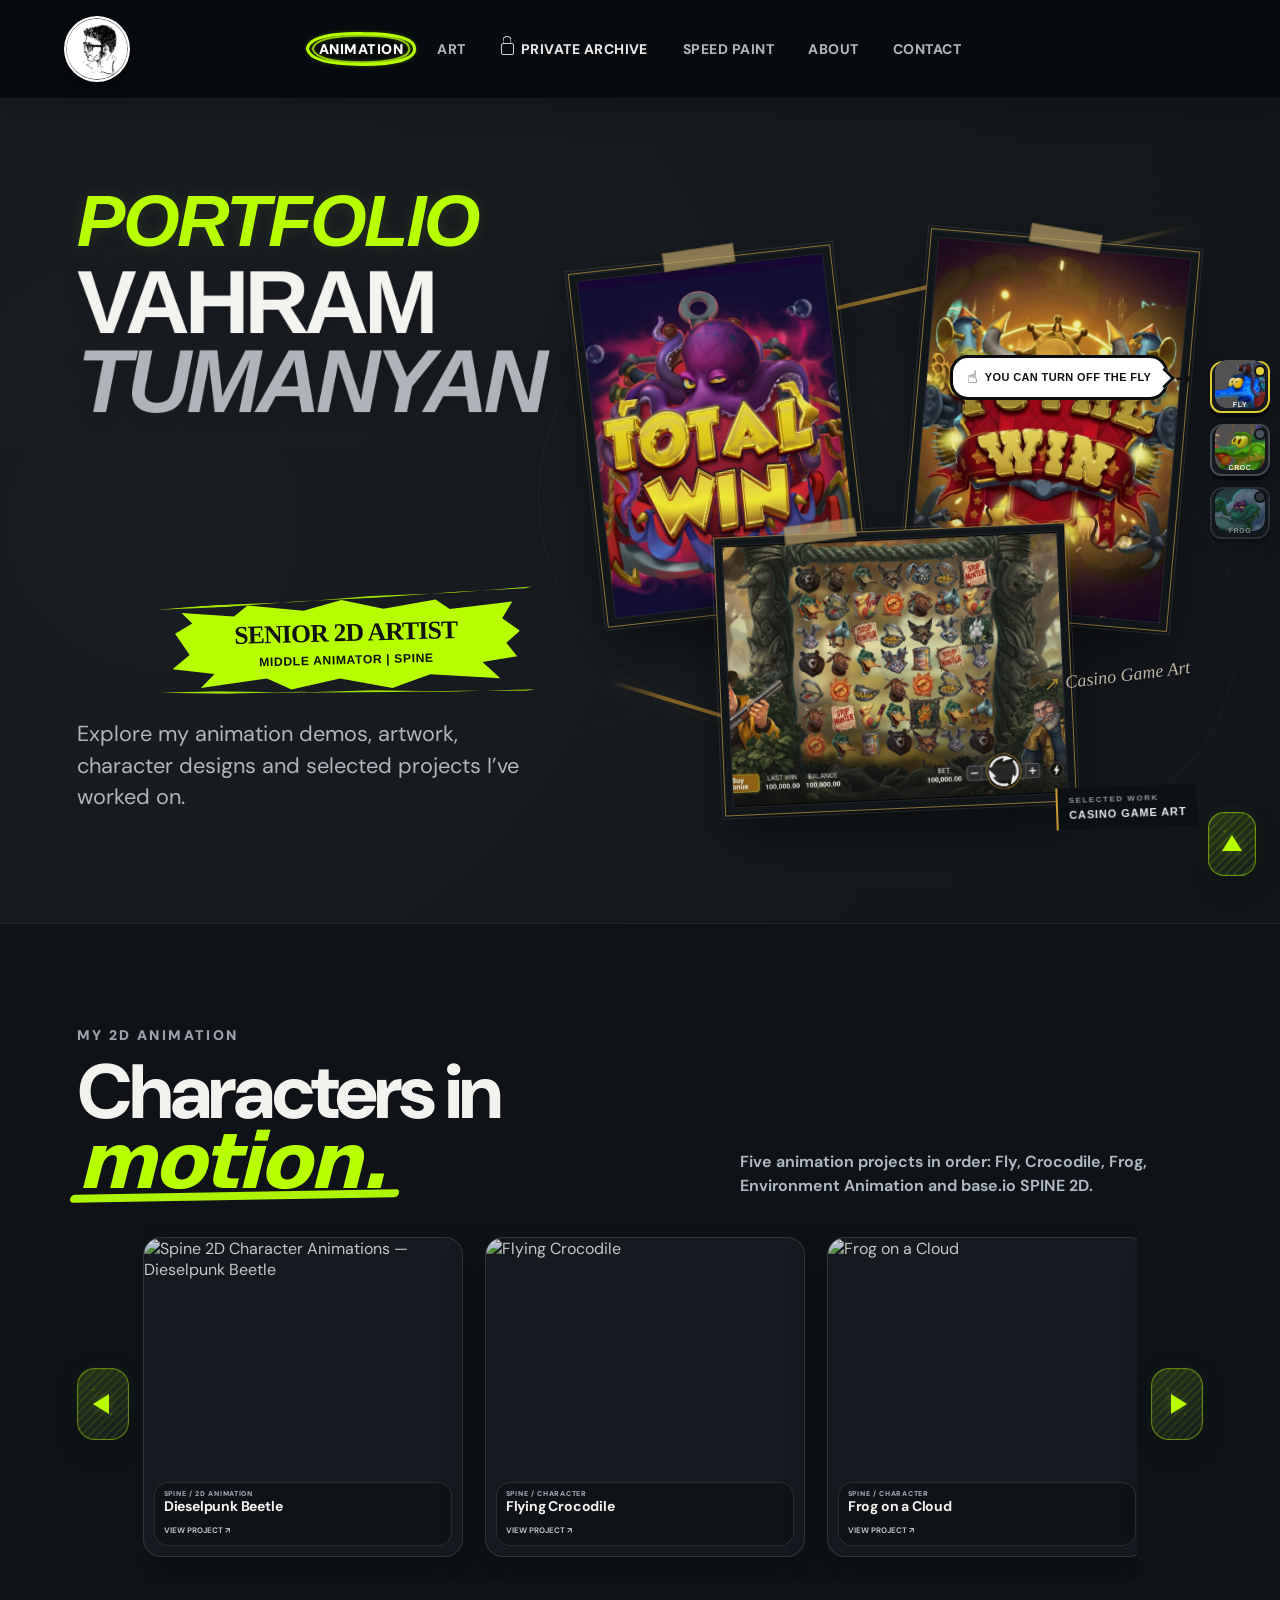
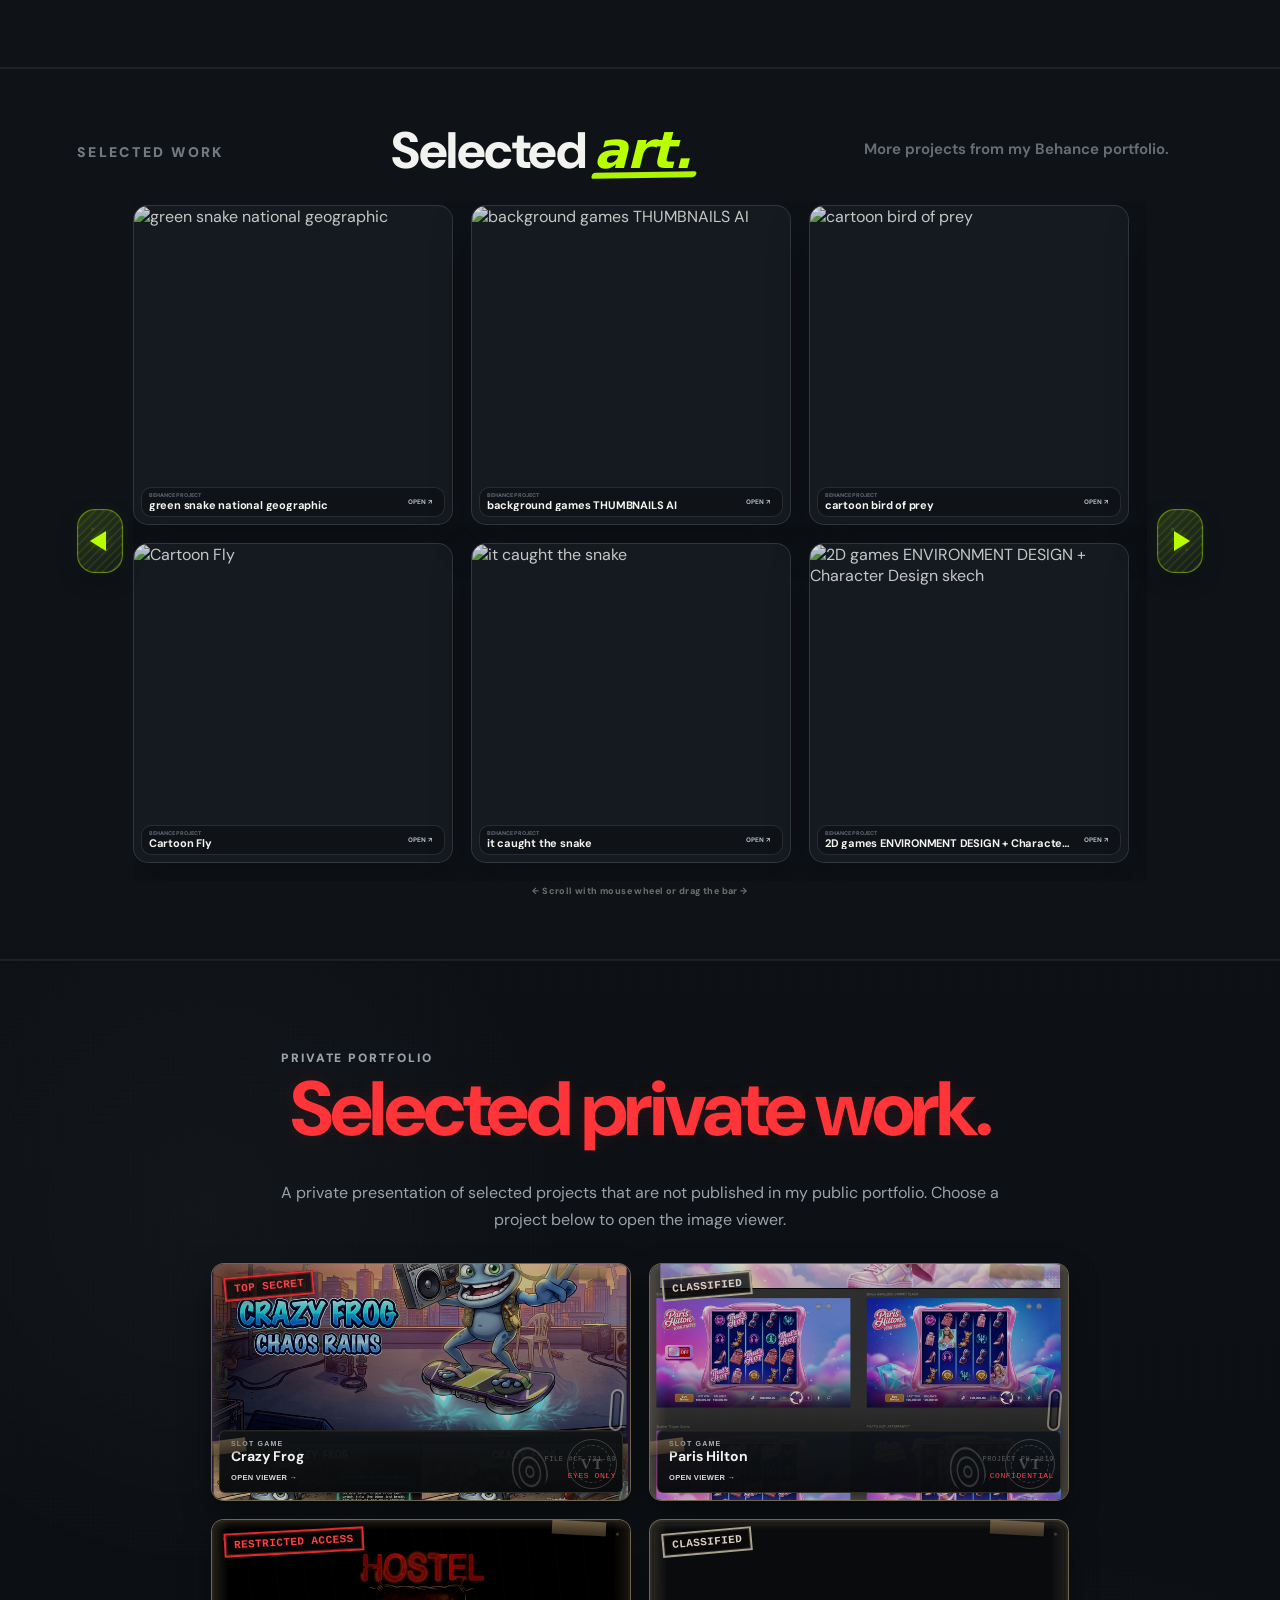
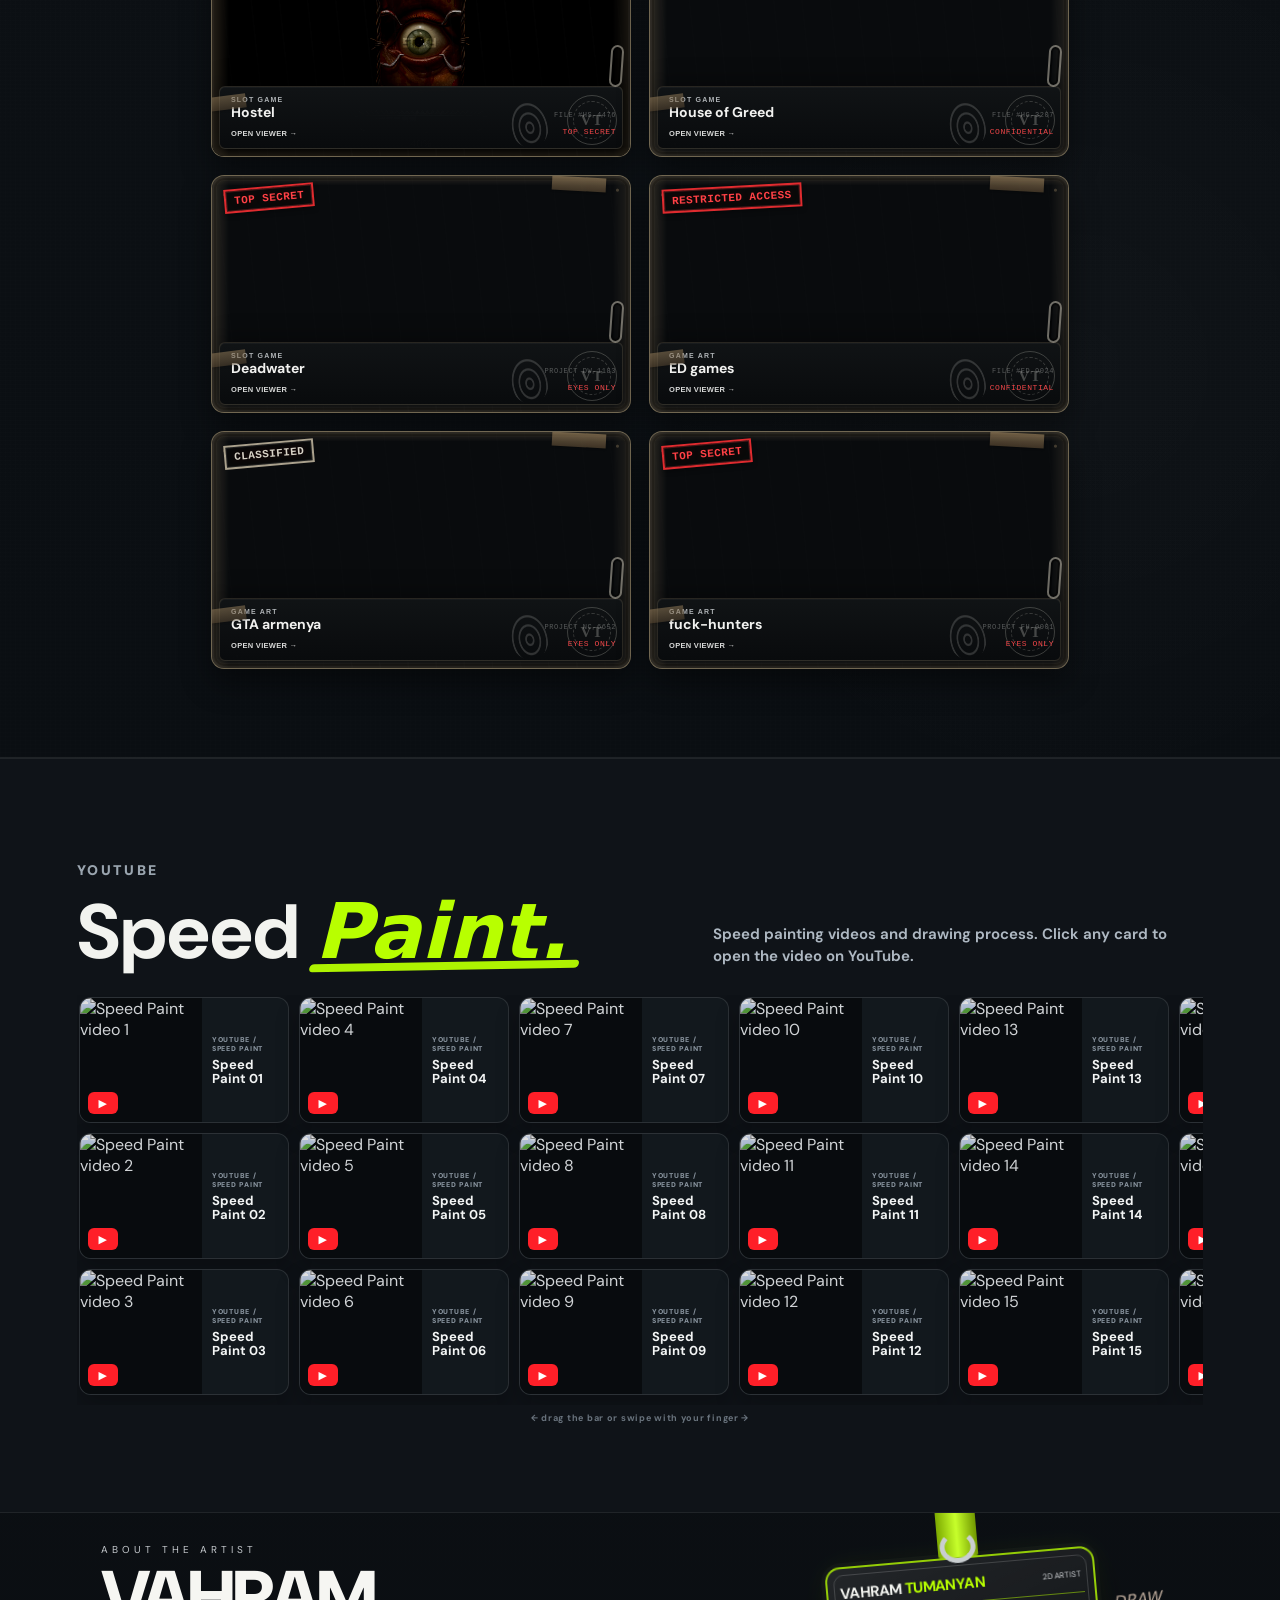
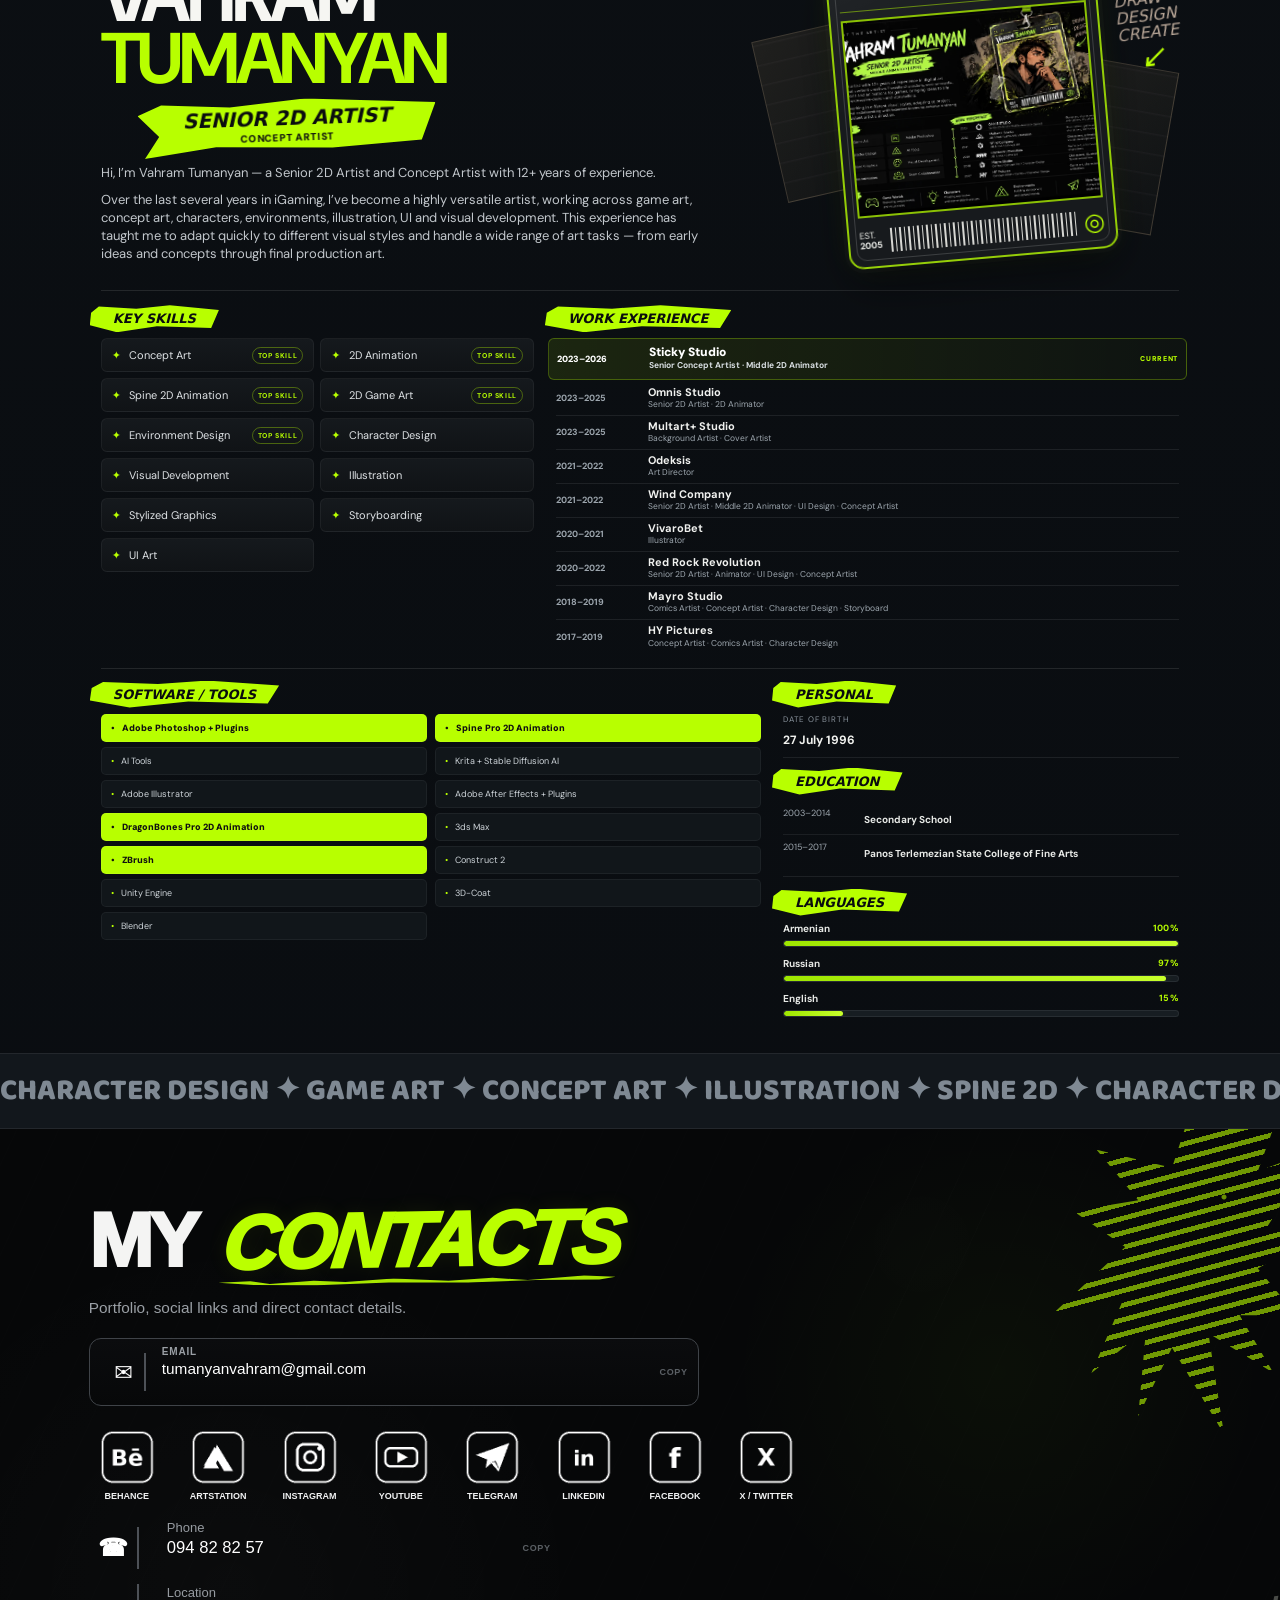
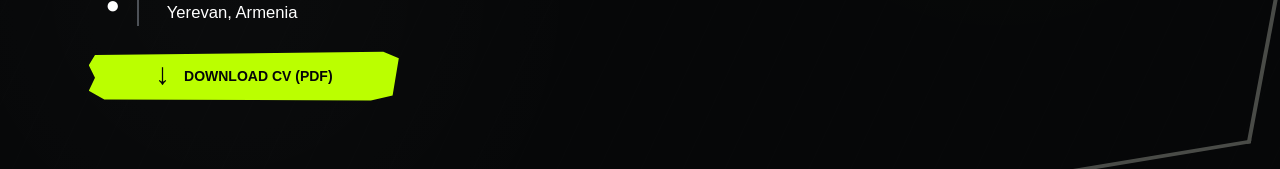
==== commit d1f0da5f: "C:\Users\DoC\Desktop\vahram_portfolio\VAHRAM_PORTFOLIO_ALL_PRIVATE_BANNERS_V58" ====
--- a/index.html
+++ b/index.html
@@ -20,7 +20,7 @@
     </a>
     <nav>
       <a href="#animations" class="nav-link active">ANIMATION</a>
-      <a href="#work" class="nav-link">WORK</a>
+      <a href="#work" class="nav-link">ART</a>
       <a href="#private-portfolio" class="nav-link nav-private-archive"><span class="private-lock" aria-hidden="true"></span><span>PRIVATE ARCHIVE</span></a>
       <a href="#speed-paint" class="nav-link">SPEED PAINT</a>
       <a href="#about" class="nav-link">ABOUT</a>
@@ -201,7 +201,7 @@
     <section id="work" class="work section-pad">
       <div class="section-heading">
         <p class="kicker">SELECTED WORK</p>
-        <h2 class="vt-accent-heading"><span>Selected</span> <em>work.</em></h2>
+        <h2 class="vt-accent-heading"><span>Selected</span> <em>art.</em></h2>
         <p>More projects from my Behance portfolio.</p>
       </div>
 
@@ -368,7 +368,7 @@
       <div class="private-projects">
 
         <button class="private-card" type="button" data-private-project="crazy-frog">
-          <img src="assets/private/crazy-frog/01.jpg" alt="Crazy Frog cover" loading="lazy" decoding="async">
+          <img src="assets/private/crazy-frog/banner.jpg" alt="Crazy Frog cover" loading="lazy" decoding="async">
           <span class="classified-stamp">TOP SECRET</span>
           <span class="classified-tape classified-tape-a" aria-hidden="true"></span>
           <span class="classified-tape classified-tape-b" aria-hidden="true"></span>
@@ -385,7 +385,7 @@
         </button>
 
         <button class="private-card" type="button" data-private-project="paris-hilton">
-          <img src="assets/private/paris-hilton/01.jpg" alt="Paris Hilton cover" loading="lazy" decoding="async">
+          <img src="assets/private/paris-hilton/banner.jpg" alt="Paris Hilton cover" loading="lazy" decoding="async">
           <span class="classified-stamp">CLASSIFIED</span>
           <span class="classified-tape classified-tape-a" aria-hidden="true"></span>
           <span class="classified-tape classified-tape-b" aria-hidden="true"></span>
@@ -402,7 +402,7 @@
         </button>
 
         <button class="private-card" type="button" data-private-project="hostel">
-          <img src="assets/private/hostel/01.jpg" alt="Hostel cover" loading="lazy" decoding="async">
+          <img src="assets/private/hostel/banner.jpg" alt="Hostel cover" loading="lazy" decoding="async">
           <span class="classified-stamp">RESTRICTED ACCESS</span>
           <span class="classified-tape classified-tape-a" aria-hidden="true"></span>
           <span class="classified-tape classified-tape-b" aria-hidden="true"></span>
@@ -420,7 +420,7 @@
 
 
         <button class="private-card" type="button" data-private-project="house-of-greed">
-          <img src="assets/private/house-of-greed/01.jpg" alt="House of Greed cover" loading="lazy" decoding="async">
+          <img src="assets/private/house-of-greed/banner.jpg" alt="House of Greed cover" loading="lazy" decoding="async">
           <span class="classified-stamp">CLASSIFIED</span>
           <span class="classified-tape classified-tape-a" aria-hidden="true"></span>
           <span class="classified-tape classified-tape-b" aria-hidden="true"></span>
@@ -437,7 +437,7 @@
         </button>
 
         <button class="private-card" type="button" data-private-project="deadwater">
-          <img src="assets/private/deadwater/01.jpg" alt="Deadwater cover" loading="lazy" decoding="async">
+          <img src="assets/private/deadwater/banner.jpg" alt="Deadwater cover" loading="lazy" decoding="async">
           <span class="classified-stamp">TOP SECRET</span>
           <span class="classified-tape classified-tape-a" aria-hidden="true"></span>
           <span class="classified-tape classified-tape-b" aria-hidden="true"></span>
@@ -454,7 +454,7 @@
         </button>
 
         <button class="private-card" type="button" data-private-project="ed-games">
-          <img src="assets/private/ed-games/01.jpg" alt="ED games cover" loading="lazy" decoding="async">
+          <img src="assets/private/ed-games/banner.jpg" alt="ED games cover" loading="lazy" decoding="async">
           <span class="classified-stamp">RESTRICTED ACCESS</span>
           <span class="classified-tape classified-tape-a" aria-hidden="true"></span>
           <span class="classified-tape classified-tape-b" aria-hidden="true"></span>
@@ -471,7 +471,7 @@
         </button>
 
         <button class="private-card" type="button" data-private-project="gta-armenya">
-          <img src="assets/private/gta-armenya/01.jpg" alt="GTA armenya cover" loading="lazy" decoding="async">
+          <img src="assets/private/gta-armenya/banner.jpg" alt="GTA armenya cover" loading="lazy" decoding="async">
           <span class="classified-stamp">CLASSIFIED</span>
           <span class="classified-tape classified-tape-a" aria-hidden="true"></span>
           <span class="classified-tape classified-tape-b" aria-hidden="true"></span>
@@ -486,7 +486,24 @@
             <b>OPEN VIEWER →</b>
           </div>
         </button>
-      </div>
+        <button class="private-card" type="button" data-private-project="fuck-hunters">
+          <img src="assets/private/fuck-hunters/banner.jpg" alt="fuck-hunters cover" loading="lazy" decoding="async">
+          <span class="classified-stamp">TOP SECRET</span>
+          <span class="classified-tape classified-tape-a" aria-hidden="true"></span>
+          <span class="classified-tape classified-tape-b" aria-hidden="true"></span>
+          <span class="classified-paperclip" aria-hidden="true"></span>
+          <span class="classified-fingerprint" aria-hidden="true"></span>
+          <span class="classified-seal" aria-hidden="true">VT</span>
+          <span class="classified-file-id">PROJECT FH-0001</span>
+          <span class="classified-status">EYES ONLY</span>
+          <div class="private-card-copy">
+            <span>GAME ART</span>
+            <h3>fuck-hunters</h3>
+            <b>OPEN VIEWER →</b>
+          </div>
+        </button>
+
+</div>
     </section>
 
     <div class="private-viewer" id="privateViewer" aria-hidden="true">
--- a/style.css
+++ b/style.css
@@ -6795,3 +6795,741 @@
 .vt-scroll-top:active{
   transform:translateY(0) scale(.97) !important;
 }
+
+
+/* =========================================================
+   V49 — RESPONSIVE HERO + FLY LAYER BEHAVIOR
+   Base: optimized V48
+   ========================================================= */
+
+/* The fly normally stays above the site/header controls. */
+#vtFlyStage{
+  z-index:2147483500 !important;
+}
+
+/* While PRIVATE ARCHIVE viewer is open, put the fly underneath it
+   so it cannot cover artwork, thumbnails, arrows or close controls. */
+body.private-viewer-open #vtFlyStage{
+  z-index:1200 !important;
+  pointer-events:none !important;
+}
+
+/* Narrow desktop: reserve clean, separate zones for text and artwork.
+   The moving name is additionally scaled by JS to fit the left column. */
+@media (max-width:1450px) and (min-width:901px){
+  .hero{
+    grid-template-columns:minmax(360px,.86fr) minmax(520px,1.14fr) !important;
+    gap:24px !important;
+  }
+
+  .hero-copy{
+    min-width:0 !important;
+    width:100% !important;
+    overflow:visible !important;
+  }
+
+  .hero-name-slot{
+    width:100% !important;
+    max-width:100% !important;
+  }
+
+  .hero-showcase{
+    min-width:0 !important;
+    width:100% !important;
+  }
+
+  .artist-role-badge{
+    margin-left:clamp(0px,7vw,92px) !important;
+    max-width:100% !important;
+  }
+}
+
+/* Tablet / mobile:
+   text first, artwork below. They can no longer overlap. */
+@media (max-width:900px){
+  .hero{
+    display:flex !important;
+    flex-direction:column !important;
+    grid-template-columns:none !important;
+    align-items:stretch !important;
+    gap:24px !important;
+    overflow:visible !important;
+  }
+
+  .hero-copy{
+    order:1 !important;
+    width:100% !important;
+    min-width:0 !important;
+  }
+
+  .hero-showcase{
+    order:2 !important;
+    width:100% !important;
+    min-width:0 !important;
+    margin-top:24px !important;
+  }
+
+  .hero-name-slot{
+    width:100% !important;
+    max-width:100% !important;
+  }
+}
+
+/* Small phones: keep a comfortable gap before the artwork. */
+@media (max-width:620px){
+  .hero-showcase{
+    margin-top:18px !important;
+  }
+
+  .hero-portfolio-copy{
+    max-width:100% !important;
+  }
+}
+
+
+/* =========================================================
+   V50 — PRIVATE VIEWER ZOOM / PAN NAVIGATION FIX
+   ========================================================= */
+
+/* Stronger zoom feels deliberate; pan position remains where released. */
+.private-viewer-image-wrap.is-zoomed{
+  cursor:grab !important;
+}
+
+.private-viewer-image-wrap.is-dragging{
+  cursor:grabbing !important;
+}
+
+.private-viewer-image-wrap.is-dragging #privateViewerImage{
+  transition:none !important;
+}
+
+
+/* =========================================================
+   V53 — PHONE / MOBILE ADAPTATION
+   Desktop remains V52.
+   ========================================================= */
+
+@media (max-width:760px){
+
+  :root{
+    --vt-mobile-gutter:16px;
+    --portfolio-card-size:min(326px,calc(100vw - 102px));
+  }
+
+  html,
+  body{
+    width:100% !important;
+    max-width:100% !important;
+    overflow-x:hidden !important;
+  }
+
+  body{
+    min-width:0 !important;
+  }
+
+  main,
+  main > section,
+  .section-pad{
+    width:100% !important;
+    max-width:100% !important;
+    min-width:0 !important;
+  }
+
+  .section-pad{
+    padding-left:var(--vt-mobile-gutter) !important;
+    padding-right:var(--vt-mobile-gutter) !important;
+    padding-top:44px !important;
+    padding-bottom:48px !important;
+  }
+
+  /* ---------- MOBILE HEADER ---------- */
+  .topbar{
+    width:100% !important;
+    max-width:100vw !important;
+    min-height:62px !important;
+    padding:7px 8px !important;
+    gap:8px !important;
+    align-items:center !important;
+    overflow:hidden !important;
+    background:#080b0f !important;
+  }
+
+  .brand.brand-avatar-only{
+    min-width:44px !important;
+    width:44px !important;
+    flex:0 0 44px !important;
+  }
+
+  .brand-avatar-wrap{
+    width:42px !important;
+    height:42px !important;
+    flex:0 0 42px !important;
+  }
+
+  .topbar nav{
+    flex:1 1 auto !important;
+    min-width:0 !important;
+    max-width:calc(100vw - 60px) !important;
+    display:flex !important;
+    align-items:center !important;
+    gap:14px !important;
+    overflow-x:auto !important;
+    overflow-y:hidden !important;
+    padding:8px 7px 9px !important;
+    scroll-snap-type:x proximity !important;
+    overscroll-behavior-x:contain !important;
+    -webkit-overflow-scrolling:touch !important;
+    scrollbar-width:none !important;
+  }
+
+  .topbar nav::-webkit-scrollbar{
+    display:none !important;
+  }
+
+  .topbar nav .nav-link{
+    flex:0 0 auto !important;
+    min-width:max-content !important;
+    white-space:nowrap !important;
+    scroll-snap-align:center !important;
+    font-size:10px !important;
+    line-height:1 !important;
+    letter-spacing:.045em !important;
+    padding:6px 2px !important;
+  }
+
+  .topbar nav .nav-private-archive{
+    display:inline-flex !important;
+    align-items:center !important;
+    gap:4px !important;
+  }
+
+  .topbar nav .nav-private-archive > span:last-child{
+    white-space:nowrap !important;
+  }
+
+  .private-lock{
+    transform:scale(.82) !important;
+    transform-origin:center !important;
+  }
+
+  /* ---------- MOBILE HERO ---------- */
+  .hero.section-pad{
+    min-height:0 !important;
+    padding-top:38px !important;
+    padding-bottom:32px !important;
+    display:flex !important;
+    flex-direction:column !important;
+    gap:8px !important;
+    overflow:visible !important;
+  }
+
+  .hero-copy{
+    order:1 !important;
+    width:100% !important;
+    max-width:100% !important;
+    min-width:0 !important;
+  }
+
+  .hero .portfolio-label{
+    margin-bottom:12px !important;
+    font-size:clamp(30px,11.5vw,48px) !important;
+  }
+
+  .hero-name-slot{
+    width:100% !important;
+    height:clamp(118px,31vw,150px) !important;
+    margin-bottom:10px !important;
+  }
+
+  .hero-name-morph{
+    font-size:clamp(46px,14.5vw,68px) !important;
+    line-height:.78 !important;
+  }
+
+  .artist-role-badge{
+    width:min(310px,92vw) !important;
+    height:82px !important;
+    margin:2px 0 18px 0 !important;
+  }
+
+  .role-brush{
+    min-height:80px !important;
+  }
+
+  .role-text strong{
+    font-size:clamp(18px,5.8vw,24px) !important;
+  }
+
+  .role-text span{
+    font-size:9px !important;
+  }
+
+  .hero-portfolio-copy{
+    width:100% !important;
+    max-width:100% !important;
+    margin:0 !important;
+    font-size:15px !important;
+    line-height:1.45 !important;
+  }
+
+  .hero-showcase{
+    order:2 !important;
+    width:100% !important;
+    height:clamp(350px,92vw,430px) !important;
+    min-height:350px !important;
+    margin:20px 0 0 !important;
+    overflow:visible !important;
+  }
+
+  .hero-sketch-bg{
+    inset:2% -2% 0 -2% !important;
+  }
+
+  .hero-rot-card{
+    padding:5px !important;
+  }
+
+  .hero-rot-card.card-back{
+    width:49% !important;
+    height:50% !important;
+    left:1% !important;
+    top:10% !important;
+  }
+
+  .hero-rot-card.card-mid{
+    width:49% !important;
+    height:53% !important;
+    right:1% !important;
+    top:7% !important;
+  }
+
+  .hero-rot-card.card-front{
+    width:67% !important;
+    height:42% !important;
+    left:16% !important;
+    bottom:4% !important;
+  }
+
+  .hero-stack-label{
+    right:0 !important;
+    bottom:0 !important;
+    padding:7px 8px !important;
+  }
+
+  .hero-hand-note{
+    display:none !important;
+  }
+
+  /* ---------- COMMON MOBILE SECTION HEADINGS ---------- */
+  .top-characters-head,
+  #work .section-heading,
+  .private-head,
+  .speed-paint-head{
+    display:grid !important;
+    grid-template-columns:1fr !important;
+    gap:10px !important;
+    align-items:start !important;
+    margin-bottom:22px !important;
+  }
+
+  #animations .top-characters-head h2,
+  #work .section-heading h2,
+  .private-head h2,
+  .speed-paint-head h2{
+    font-size:clamp(34px,10vw,46px) !important;
+    line-height:.96 !important;
+    letter-spacing:-.04em !important;
+  }
+
+  #animations .top-characters-head > p:last-child,
+  #work .section-heading > p:last-child,
+  .private-head > p:last-child,
+  .speed-paint-head > p:last-child{
+    max-width:100% !important;
+    font-size:12px !important;
+    line-height:1.45 !important;
+  }
+
+  .kicker{
+    font-size:9px !important;
+  }
+
+  /* ---------- ANIMATION / ART CAROUSELS ---------- */
+  .top-characters-scroll-shell,
+  .work-carousel-shell{
+    width:100% !important;
+    grid-template-columns:32px minmax(0,1fr) 32px !important;
+    gap:6px !important;
+    align-items:center !important;
+  }
+
+  #animations .top-characters-arrow,
+  #work .work-arrow{
+    width:32px !important;
+    height:54px !important;
+    min-width:32px !important;
+    border-radius:11px !important;
+  }
+
+  #animations .top-characters-arrow-left::before,
+  #work .work-arrow-left::before{
+    border-top-width:8px !important;
+    border-bottom-width:8px !important;
+    border-right-width:12px !important;
+  }
+
+  #animations .top-characters-arrow-right::before,
+  #work .work-arrow-right::before{
+    border-top-width:8px !important;
+    border-bottom-width:8px !important;
+    border-left-width:12px !important;
+  }
+
+  .top-characters-scroll,
+  #work .work-carousel{
+    width:100% !important;
+    max-width:100% !important;
+    min-width:0 !important;
+    padding:4px 2px 14px !important;
+    scroll-snap-type:x mandatory !important;
+    touch-action:pan-x pan-y !important;
+    overscroll-behavior-x:contain !important;
+    -webkit-overflow-scrolling:touch !important;
+  }
+
+  .top-characters-scroll .top-character-card{
+    flex:0 0 var(--portfolio-card-size) !important;
+    width:var(--portfolio-card-size) !important;
+    min-width:var(--portfolio-card-size) !important;
+    height:var(--portfolio-card-size) !important;
+    min-height:var(--portfolio-card-size) !important;
+    scroll-snap-align:center !important;
+  }
+
+  #work .work-carousel{
+    display:grid !important;
+    grid-template-rows:repeat(2,var(--portfolio-card-size)) !important;
+    grid-auto-columns:var(--portfolio-card-size) !important;
+    grid-auto-flow:column !important;
+    gap:12px !important;
+  }
+
+  #work .carousel-card,
+  #work .carousel-card img{
+    width:var(--portfolio-card-size) !important;
+    min-width:var(--portfolio-card-size) !important;
+    height:var(--portfolio-card-size) !important;
+    min-height:var(--portfolio-card-size) !important;
+  }
+
+  #animations .top-characters-scroll::-webkit-scrollbar,
+  #work .work-carousel::-webkit-scrollbar{
+    height:8px !important;
+  }
+
+  #animations .top-characters-scroll::-webkit-scrollbar-thumb,
+  #work .work-carousel::-webkit-scrollbar-thumb{
+    border-width:2px !important;
+  }
+
+  .work-scroll-hint{
+    margin-left:38px !important;
+    margin-right:38px !important;
+    font-size:8px !important;
+  }
+
+  /* ---------- PRIVATE ARCHIVE ---------- */
+  .private-projects{
+    width:100% !important;
+    display:grid !important;
+    grid-template-columns:1fr !important;
+    gap:14px !important;
+  }
+
+  .private-portfolio .private-card{
+    width:100% !important;
+    min-width:0 !important;
+    height:clamp(250px,68vw,310px) !important;
+    min-height:0 !important;
+  }
+
+  .private-portfolio .private-card > img{
+    width:100% !important;
+    height:100% !important;
+    min-height:0 !important;
+    object-fit:cover !important;
+  }
+
+  .private-portfolio .private-card-copy{
+    left:9px !important;
+    right:9px !important;
+    bottom:9px !important;
+    padding-right:80px !important;
+  }
+
+  .classified-stamp{
+    font-size:9px !important;
+  }
+
+  /* PRIVATE viewer keeps V50 zoom/pan, only fits controls to a phone. */
+  .private-viewer-dialog{
+    padding:12px 8px 10px !important;
+    gap:8px !important;
+  }
+
+  .private-viewer-stage{
+    grid-template-columns:30px minmax(0,1fr) 30px !important;
+    gap:4px !important;
+    padding:46px 0 0 !important;
+  }
+
+  .private-viewer-nav{
+    width:30px !important;
+    height:38px !important;
+    font-size:23px !important;
+  }
+
+  .private-viewer-image-wrap{
+    width:100% !important;
+    height:58vh !important;
+    min-height:220px !important;
+    border-radius:7px !important;
+  }
+
+  .private-viewer-close{
+    top:10px !important;
+    right:10px !important;
+    width:38px !important;
+    height:38px !important;
+    font-size:27px !important;
+  }
+
+  .private-viewer-titlebar{
+    width:100% !important;
+  }
+
+  .private-viewer-titlebar h3{
+    padding-left:11px !important;
+    font-size:17px !important;
+  }
+
+  .private-viewer-thumbs{
+    width:100% !important;
+    gap:6px !important;
+    padding:4px 2px 0 !important;
+  }
+
+  .private-viewer-thumbs button{
+    flex:0 0 72px !important;
+    width:72px !important;
+    height:46px !important;
+  }
+
+  /* ---------- SPEED PAINT ---------- */
+  .speed-paint-scroll{
+    width:100% !important;
+    max-width:100% !important;
+    grid-template-rows:repeat(3,104px) !important;
+    grid-auto-columns:min(252px,78vw) !important;
+    gap:8px !important;
+    padding-bottom:9px !important;
+    scroll-snap-type:x proximity !important;
+    touch-action:pan-x pan-y !important;
+    -webkit-overflow-scrolling:touch !important;
+  }
+
+  .speed-paint-card{
+    height:104px !important;
+    grid-template-columns:104px 1fr !important;
+    scroll-snap-align:start !important;
+  }
+
+  .speed-paint-card-copy{
+    padding:9px 8px !important;
+  }
+
+  .speed-paint-card-copy strong{
+    font-size:11px !important;
+  }
+
+  .speed-paint-scroll::-webkit-scrollbar{
+    height:8px !important;
+  }
+
+  .speed-paint-scroll::-webkit-scrollbar-thumb{
+    border-width:2px !important;
+  }
+
+  /* ---------- ABOUT ---------- */
+  #about.about{
+    padding:32px var(--vt-mobile-gutter) 34px !important;
+  }
+
+  #about .about-v34{
+    width:100% !important;
+    max-width:100% !important;
+    margin:0 !important;
+  }
+
+  #about .about-v34-top,
+  #about .about-v34-main-grid,
+  #about .about-v34-bottom-grid{
+    grid-template-columns:1fr !important;
+    gap:18px !important;
+  }
+
+  #about .about-v34-name{
+    font-size:clamp(42px,13vw,58px) !important;
+  }
+
+  #about .about-v34-role{
+    margin-left:8px !important;
+    max-width:90% !important;
+  }
+
+  #about .about-v34-badge-wrap{
+    width:100% !important;
+    min-height:280px !important;
+    height:300px !important;
+  }
+
+  #about .about-v34-skill-list,
+  #about .about-v34-software-grid{
+    grid-template-columns:1fr !important;
+  }
+
+  #about .about-v34-job{
+    grid-template-columns:64px minmax(0,1fr) !important;
+  }
+
+  #about .about-v34-text{
+    font-size:12px !important;
+  }
+
+  /* ---------- CONTACT ---------- */
+  #contact.contact-reference{
+    width:100% !important;
+    min-height:0 !important;
+    padding:38px var(--vt-mobile-gutter) 96px !important;
+  }
+
+  #contact.contact-reference .contact-inner{
+    width:100% !important;
+    max-width:100% !important;
+    margin:0 !important;
+  }
+
+  #contact.contact-reference .contact-heading h2{
+    font-size:clamp(42px,13vw,62px) !important;
+  }
+
+  #contact.contact-reference .contact-email-top{
+    width:100% !important;
+    min-width:0 !important;
+    padding:8px 9px !important;
+    gap:9px !important;
+  }
+
+  #contact.contact-reference .contact-email-top strong{
+    font-size:clamp(12px,3.5vw,15px) !important;
+    overflow-wrap:anywhere !important;
+  }
+
+  #contact.contact-reference .contact-all-links{
+    width:100% !important;
+    max-width:100% !important;
+    display:grid !important;
+    grid-template-columns:repeat(4,minmax(0,1fr)) !important;
+    gap:14px 6px !important;
+  }
+
+  #contact.contact-reference .contact-social{
+    width:auto !important;
+    min-width:0 !important;
+  }
+
+  #contact.contact-reference .contact-social img{
+    width:48px !important;
+    height:48px !important;
+  }
+
+  #contact.contact-reference .contact-social span{
+    font-size:7px !important;
+  }
+
+  #contact.contact-reference .contact-details{
+    width:100% !important;
+    max-width:100% !important;
+  }
+
+  /* ---------- FLOATING CONTROLS ---------- */
+  .vt-character-rail{
+    top:auto !important;
+    right:8px !important;
+    bottom:86px !important;
+    transform:scale(.76) !important;
+    transform-origin:100% 100% !important;
+  }
+
+  .fly-disable-hint{
+    display:none !important;
+  }
+
+  .vt-fly-stage{
+    max-width:100vw !important;
+  }
+
+  .vt-scroll-top{
+    width:42px !important;
+    height:54px !important;
+    right:10px !important;
+    bottom:14px !important;
+    border-radius:13px !important;
+  }
+
+  .vt-scroll-top::before{
+    border-left-width:8px !important;
+    border-right-width:8px !important;
+    border-bottom-width:13px !important;
+  }
+
+  /* Never let decorative/interactive fixed elements widen the document. */
+  .vt-character-rail,
+  .vt-fly-stage,
+  .vt-croc-stage,
+  .vt-frog-stage,
+  .vt-scroll-top{
+    max-width:100vw !important;
+  }
+}
+
+
+/* Extra-small phones */
+@media (max-width:390px){
+  :root{
+    --vt-mobile-gutter:13px;
+    --portfolio-card-size:min(292px,calc(100vw - 92px));
+  }
+
+  .topbar nav{
+    gap:11px !important;
+  }
+
+  .topbar nav .nav-link{
+    font-size:9px !important;
+  }
+
+  .hero-name-slot{
+    height:118px !important;
+  }
+
+  .hero-showcase{
+    height:340px !important;
+    min-height:340px !important;
+  }
+
+  #contact.contact-reference .contact-all-links{
+    grid-template-columns:repeat(3,minmax(0,1fr)) !important;
+  }
+}
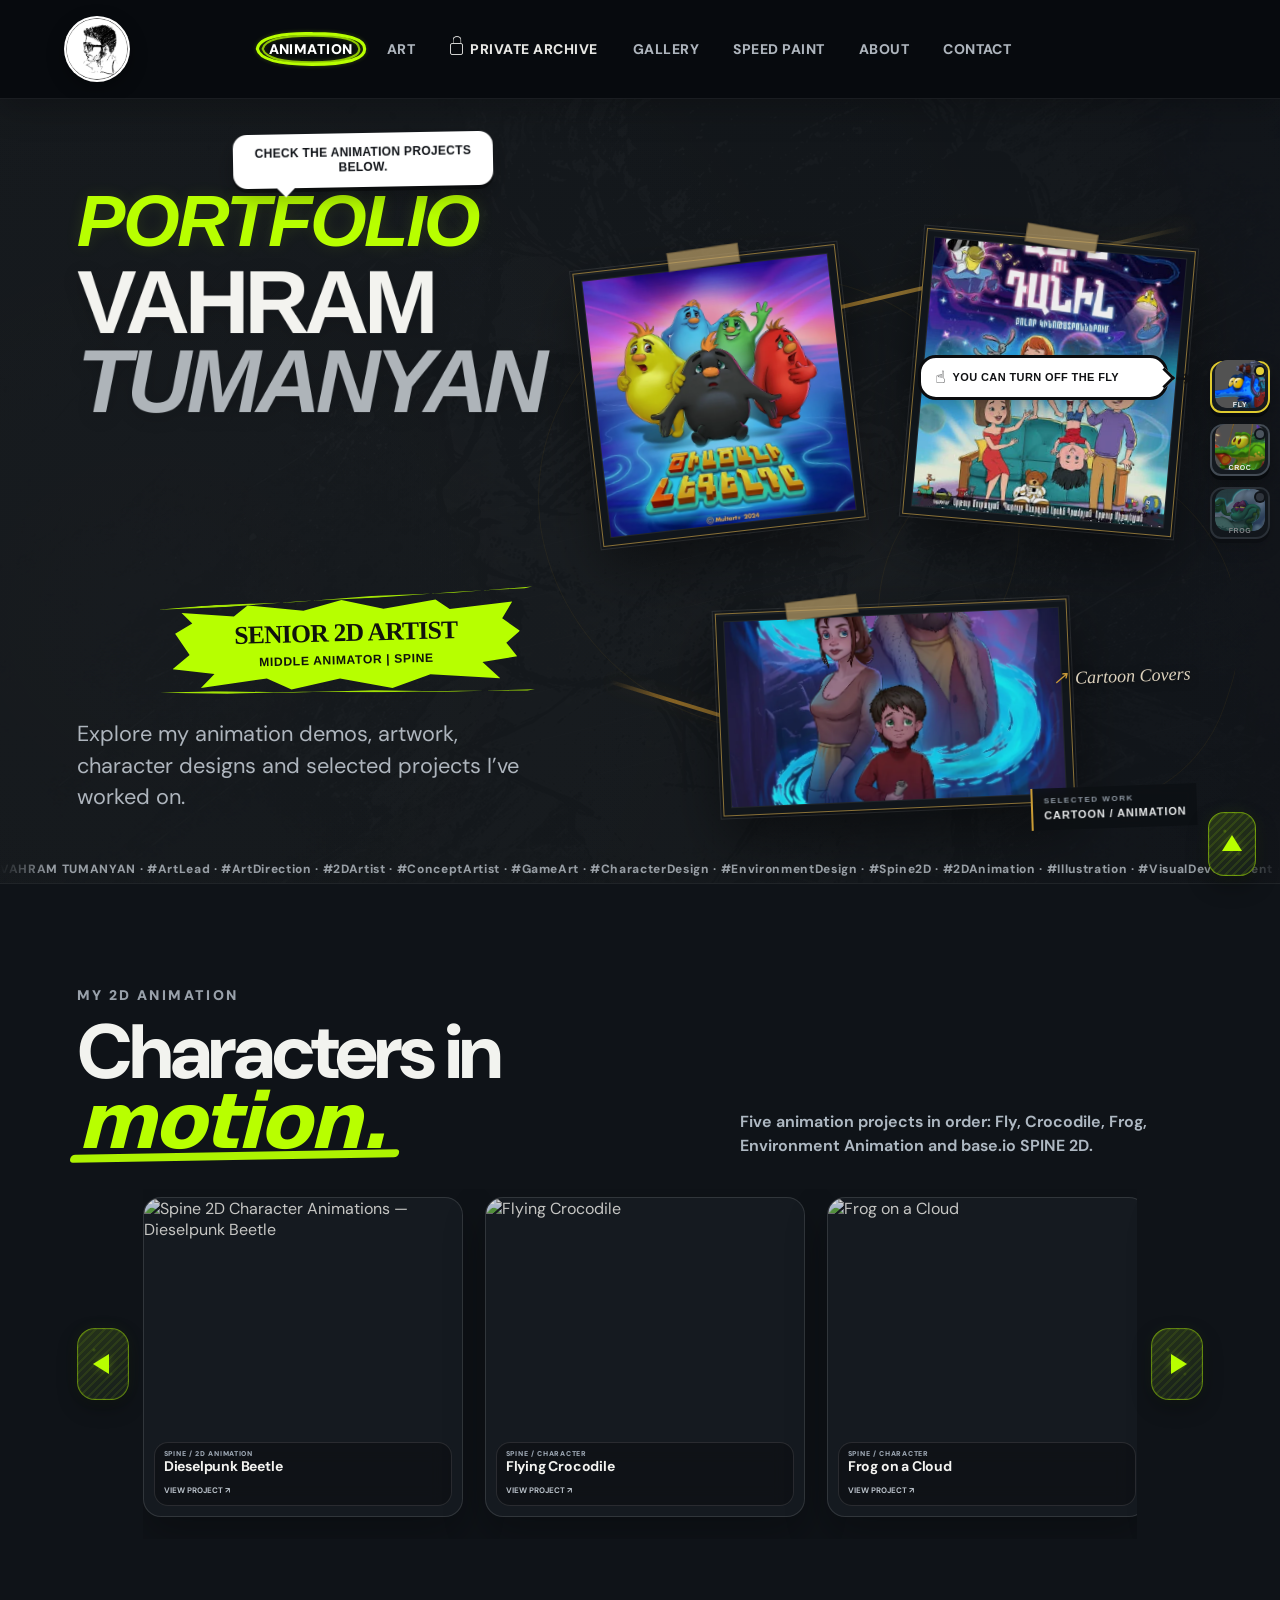
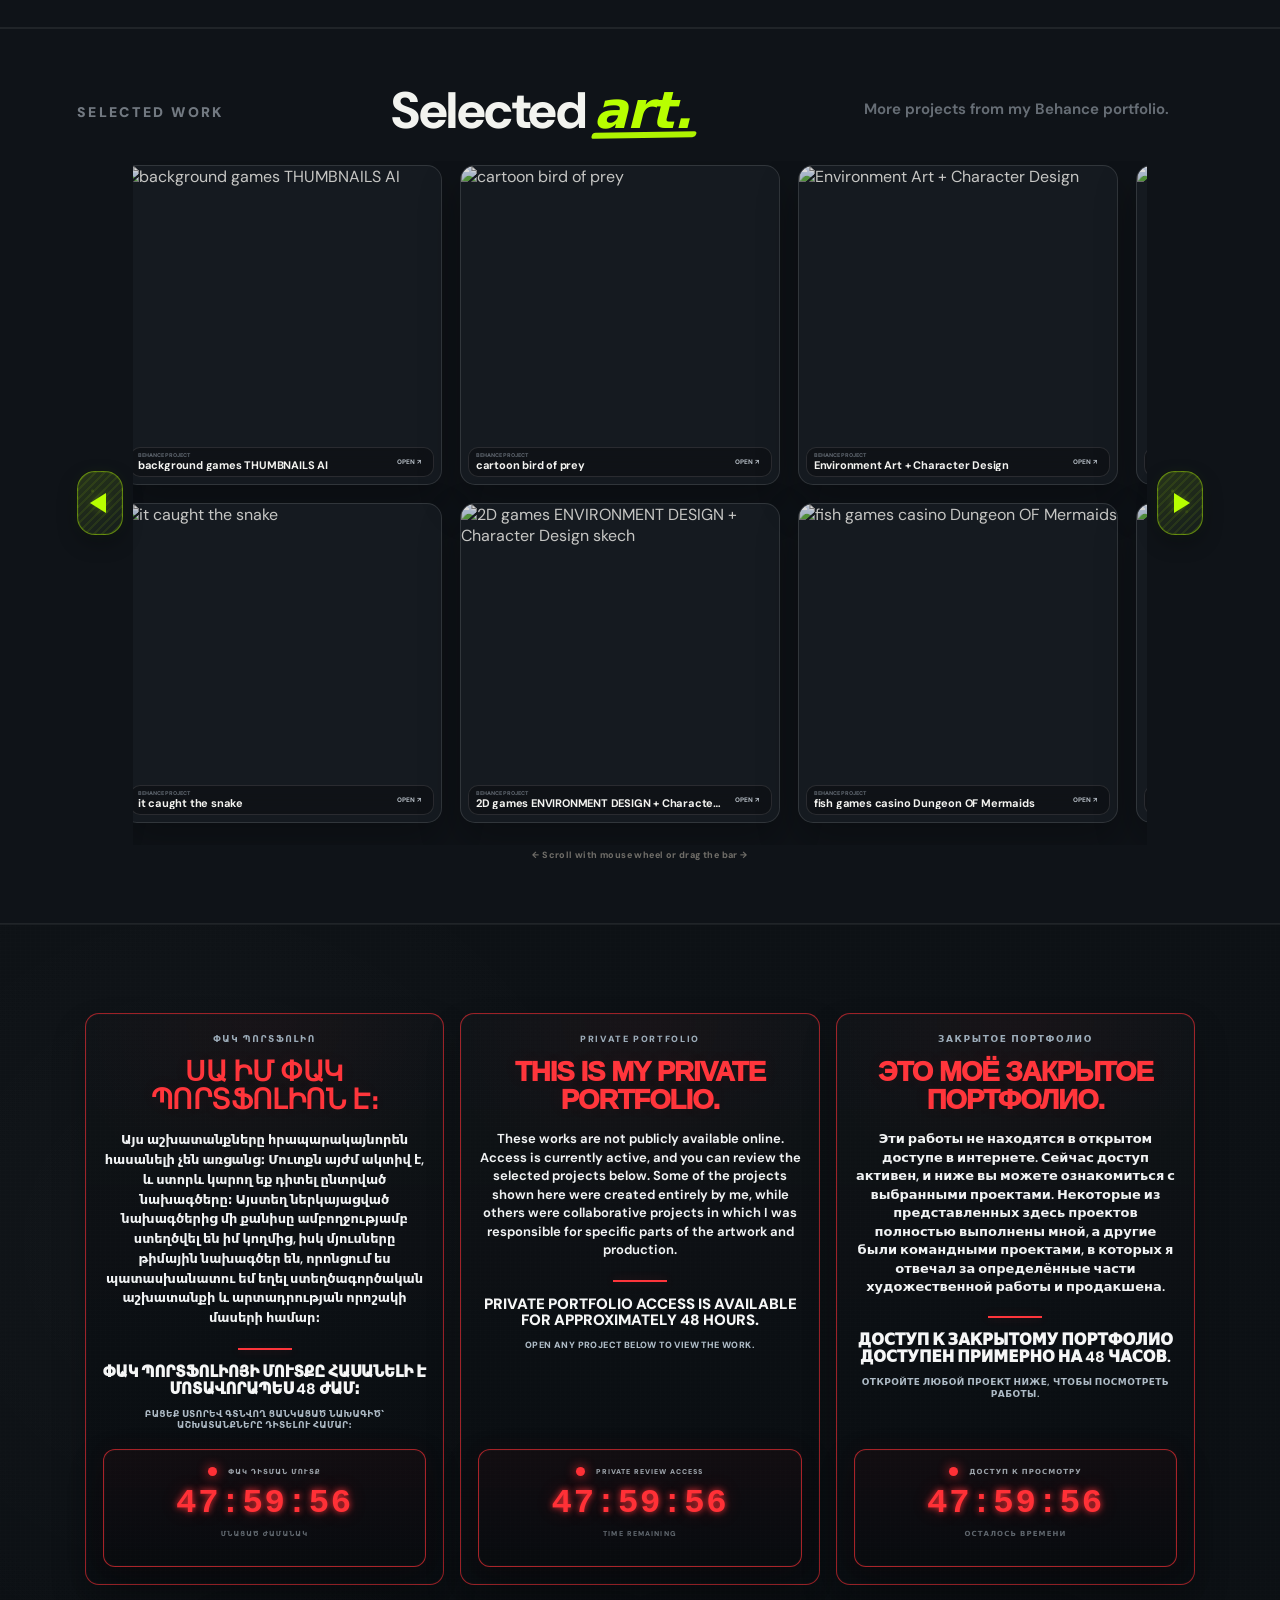
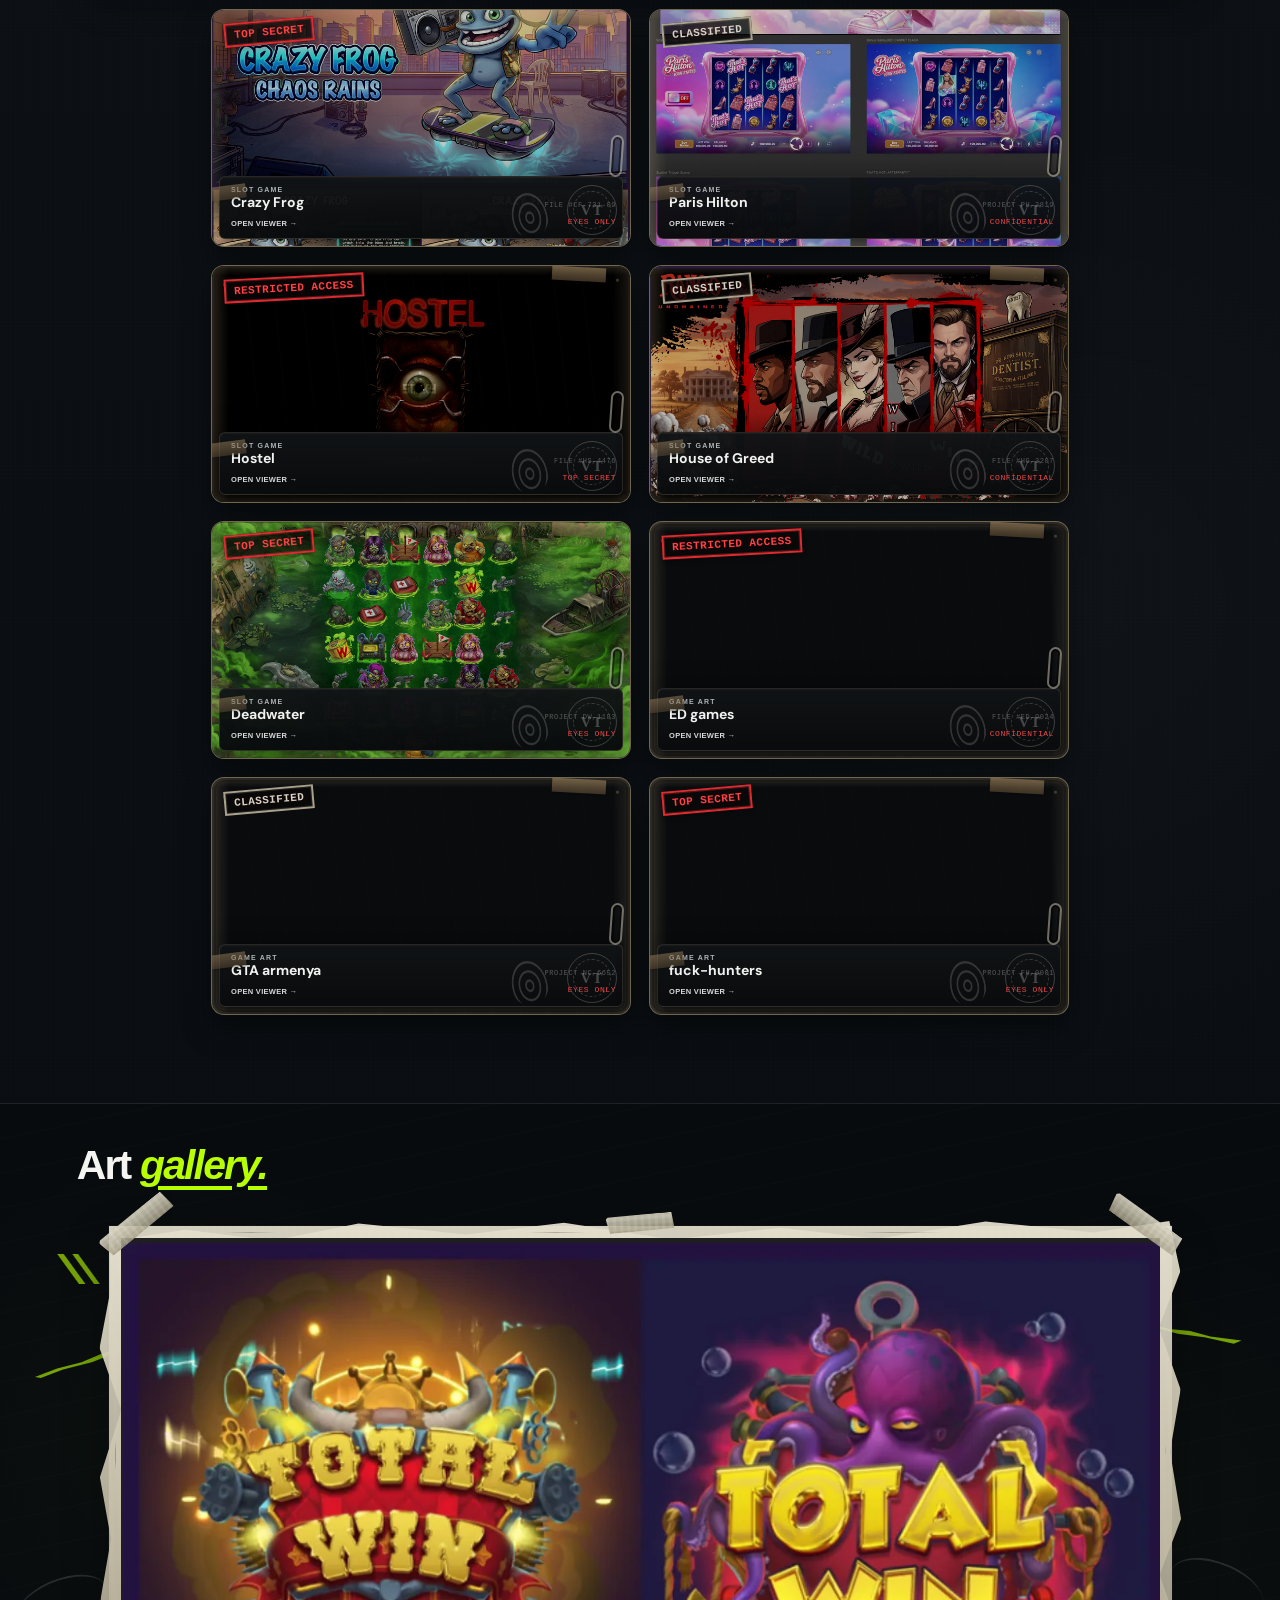
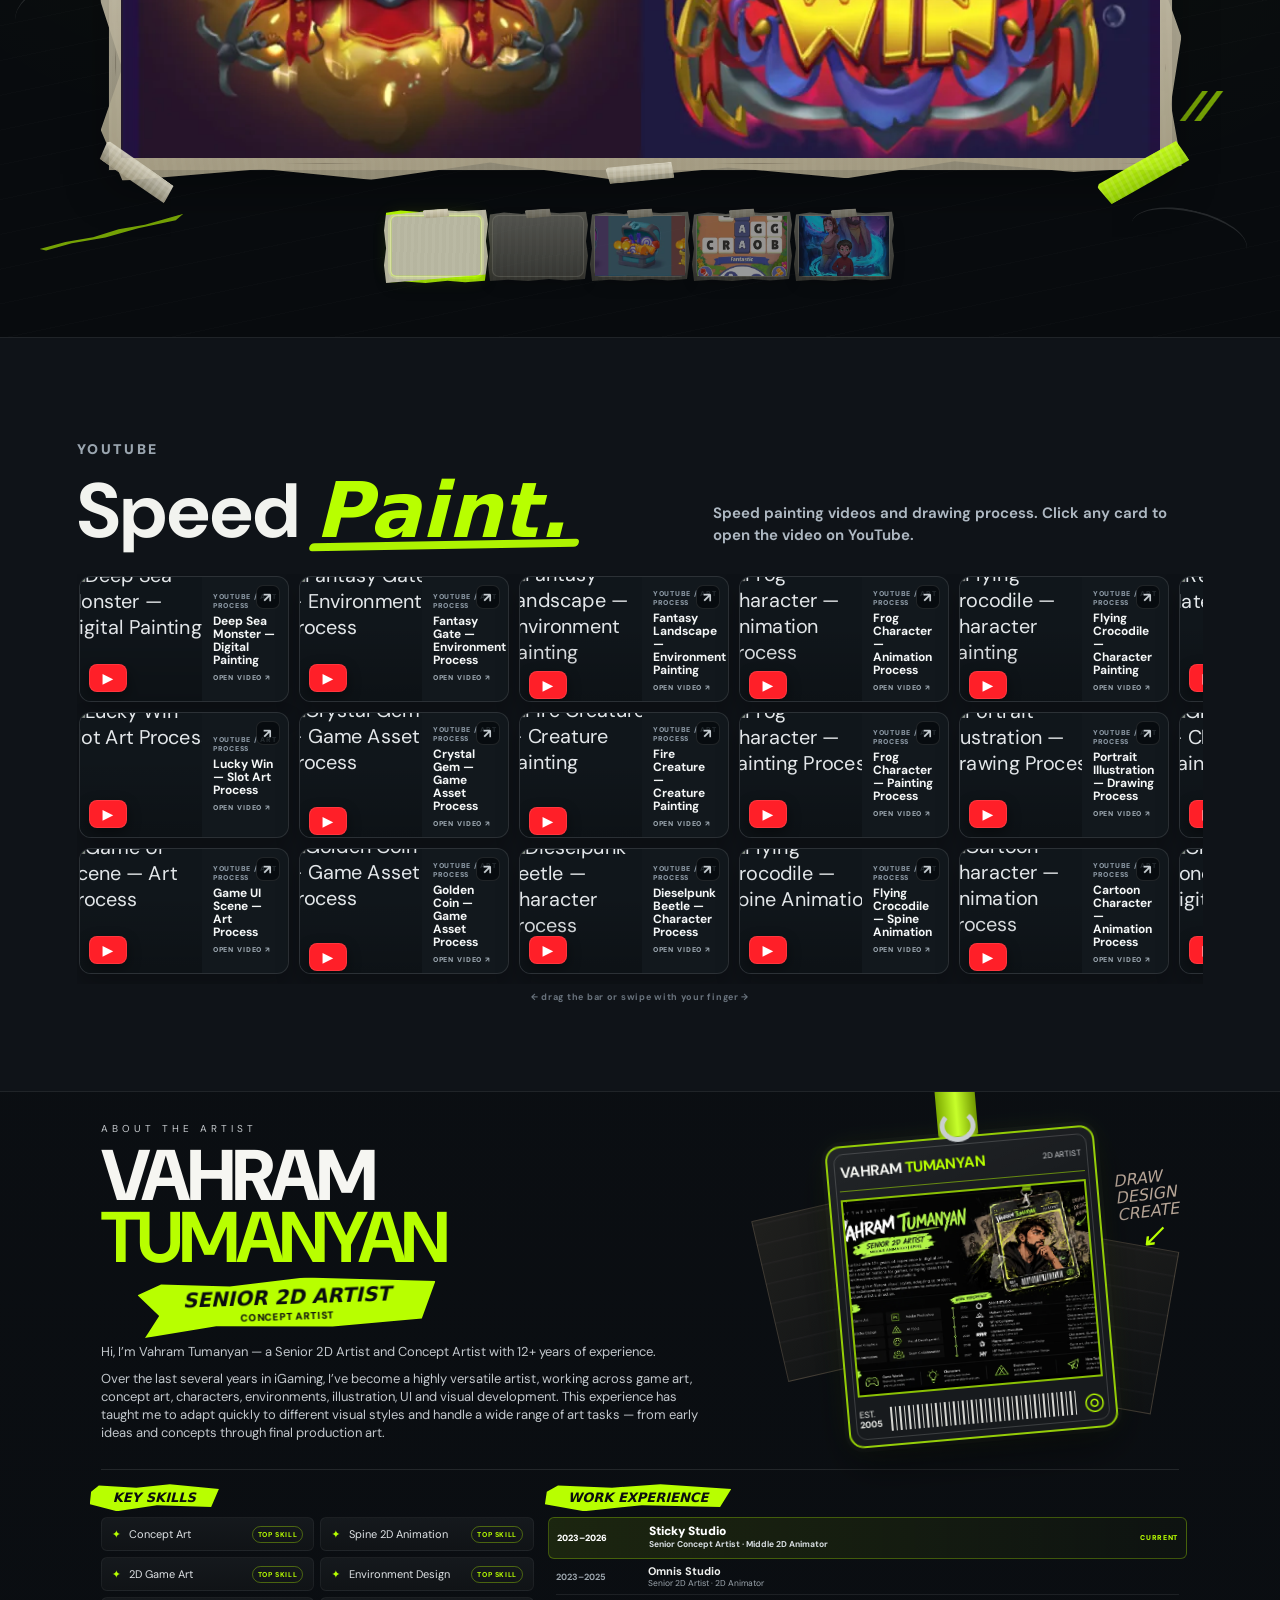
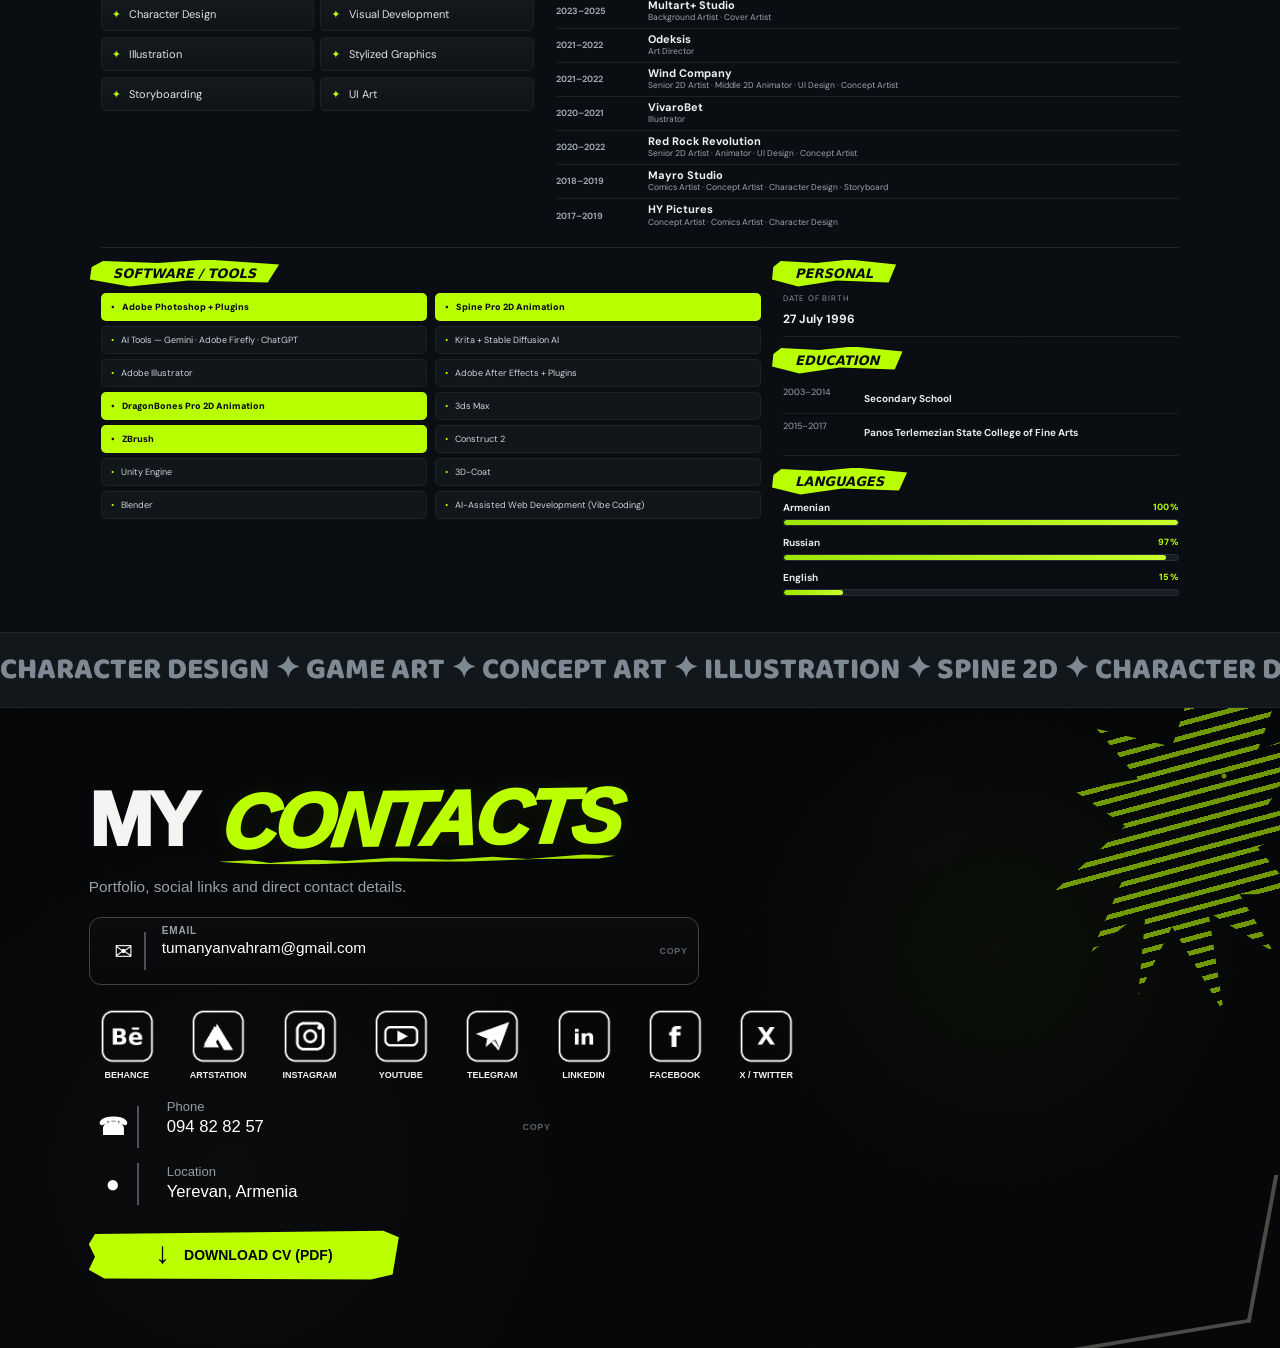
==== commit 32d9648b: "Portfolio" ====
--- a/index.html
+++ b/index.html
@@ -22,6 +22,7 @@
       <a href="#animations" class="nav-link active">ANIMATION</a>
       <a href="#work" class="nav-link">ART</a>
       <a href="#private-portfolio" class="nav-link nav-private-archive"><span class="private-lock" aria-hidden="true"></span><span>PRIVATE ARCHIVE</span></a>
+      <a href="#gallery" class="nav-link">GALLERY</a>
       <a href="#speed-paint" class="nav-link">SPEED PAINT</a>
       <a href="#about" class="nav-link">ABOUT</a>
       <a href="#contact" class="nav-link">CONTACT</a>
@@ -62,7 +63,11 @@
   </div>
 
   <div class="vt-croc-stage is-disabled" id="vtCrocStage" aria-hidden="true">
-    <iframe id="vtCrocFrame" loading="lazy" src="croc_widget.html" title="Interactive crocodile Spine demo" scrolling="no"></iframe>
+    <iframe id="vtCrocFrame" loading="eager" src="croc_widget.html" title="Interactive crocodile Spine demo" scrolling="no"></iframe>
+  </div>
+
+  <div id="vtFrogStage" class="vt-frog-stage is-disabled" aria-hidden="true">
+    <iframe id="vtFrogFrame" loading="lazy" src="frog_widget.html" title="Frog Spine demo" scrolling="no"></iframe>
   </div>
 
   <div class="vt-character-toast" id="vtCharacterToast" aria-live="polite"></div>
@@ -85,9 +90,6 @@
             <span>MIDDLE ANIMATOR | SPINE</span>
           </div>
         </div>
-  <div id="vtFrogStage" class="vt-frog-stage is-disabled" aria-hidden="true">
-    <iframe id="vtFrogFrame" loading="lazy" src="frog_widget.html" title="Frog Spine demo" scrolling="no"></iframe>
-  </div>
 
         <p class="lead hero-portfolio-copy">Explore my animation demos, artwork, character designs and selected projects I’ve worked on.</p>
       </div>
@@ -119,7 +121,14 @@
 
         <div class="hero-hand-note" id="heroHandNote">Casino Game Art</div>
       </div>
-    </section>
+    
+      <div class="hero-hashtag-marquee" aria-label="VAHRAM TUMANYAN · #ArtLead · #ArtDirection · #2DArtist · #ConceptArtist · #GameArt · #CharacterDesign · #EnvironmentDesign · #Spine2D · #2DAnimation · #Illustration · #VisualDevelopment · #BackgroundArt · #CoverArt · #UIArt · #Storyboarding · #iGamingArt · #Photoshop">
+        <div class="hero-hashtag-track">
+          <span>VAHRAM TUMANYAN · #ArtLead · #ArtDirection · #2DArtist · #ConceptArtist · #GameArt · #CharacterDesign · #EnvironmentDesign · #Spine2D · #2DAnimation · #Illustration · #VisualDevelopment · #BackgroundArt · #CoverArt · #UIArt · #Storyboarding · #iGamingArt · #Photoshop</span>
+          <span aria-hidden="true">VAHRAM TUMANYAN · #ArtLead · #ArtDirection · #2DArtist · #ConceptArtist · #GameArt · #CharacterDesign · #EnvironmentDesign · #Spine2D · #2DAnimation · #Illustration · #VisualDevelopment · #BackgroundArt · #CoverArt · #UIArt · #Storyboarding · #iGamingArt · #Photoshop</span>
+        </div>
+      </div>
+</section>
 <section class="top-characters section-pad" id="animations">
       <div class="top-characters-head">
         <div>
@@ -354,14 +363,92 @@
 
 
     <section class="private-portfolio section-pad" id="private-portfolio">
-      <div class="private-head">
-        <div>
-          <p class="kicker">PRIVATE PORTFOLIO</p>
-          <h2 class="vt-private-heading">Selected private work.</h2>
-        </div>
-        <p>
-          A private presentation of selected projects that are not published in my public portfolio. Choose a project below to open the image viewer.
-        </p>
+      <div class="private-language-grid">
+
+        <article class="private-language-card private-lang-hy" lang="hy">
+          <div class="private-language-copy">
+            <p class="private-language-kicker">ՓԱԿ ՊՈՐՏՖՈԼԻՈ</p>
+            <h2 class="private-language-title">ՍԱ ԻՄ ՓԱԿ ՊՈՐՏՖՈԼԻՈՆ Է։</h2>
+
+            <p class="private-language-description">
+              Այս աշխատանքները հրապարակայնորեն հասանելի չեն առցանց։ Մուտքն այժմ ակտիվ է, և ստորև կարող եք դիտել ընտրված նախագծերը։ Այստեղ ներկայացված նախագծերից մի քանիսը ամբողջությամբ ստեղծվել են իմ կողմից, իսկ մյուսները թիմային նախագծեր են, որոնցում ես պատասխանատու եմ եղել ստեղծագործական աշխատանքի և արտադրության որոշակի մասերի համար։
+            </p>
+
+            <p class="private-language-access">
+              ՓԱԿ ՊՈՐՏՖՈԼԻՈՅԻ ՄՈՒՏՔԸ ՀԱՍԱՆԵԼԻ Է ՄՈՏԱՎՈՐԱՊԵՍ 48 ԺԱՄ։
+            </p>
+
+            <p class="private-language-open">
+              ԲԱՑԵՔ ՍՏՈՐԵՎ ԳՏՆՎՈՂ ՑԱՆԿԱՑԱԾ ՆԱԽԱԳԻԾ՝ ԱՇԽԱՏԱՆՔՆԵՐԸ ԴԻՏԵԼՈՒ ՀԱՄԱՐ։
+            </p>
+          </div>
+
+          <div class="private-access-timer private-card-timer" aria-label="Փակ պորտֆոլիոյի դիտման ժամանակաչափ">
+            <div class="private-access-timer-top">
+              <span class="private-access-dot" aria-hidden="true"></span>
+              <span>ՓԱԿ ԴԻՏՄԱՆ ՄՈՒՏՔ</span>
+            </div>
+            <strong class="private-access-timer-value">48:00:00</strong>
+            <small>ՄՆԱՑԱԾ ԺԱՄԱՆԱԿ</small>
+          </div>
+        </article>
+
+        <article class="private-language-card private-lang-en" lang="en">
+          <div class="private-language-copy">
+            <p class="private-language-kicker">PRIVATE PORTFOLIO</p>
+            <h2 class="private-language-title">THIS IS MY PRIVATE PORTFOLIO.</h2>
+
+            <p class="private-language-description">
+              These works are not publicly available online. Access is currently active, and you can review the selected projects below. Some of the projects shown here were created entirely by me, while others were collaborative projects in which I was responsible for specific parts of the artwork and production.
+            </p>
+
+            <p class="private-language-access">
+              PRIVATE PORTFOLIO ACCESS IS AVAILABLE FOR APPROXIMATELY 48 HOURS.
+            </p>
+
+            <p class="private-language-open">
+              OPEN ANY PROJECT BELOW TO VIEW THE WORK.
+            </p>
+          </div>
+
+          <div class="private-access-timer private-card-timer" aria-label="Private portfolio review countdown">
+            <div class="private-access-timer-top">
+              <span class="private-access-dot" aria-hidden="true"></span>
+              <span>PRIVATE REVIEW ACCESS</span>
+            </div>
+            <strong class="private-access-timer-value">48:00:00</strong>
+            <small>TIME REMAINING</small>
+          </div>
+        </article>
+
+        <article class="private-language-card private-lang-ru" lang="ru">
+          <div class="private-language-copy">
+            <p class="private-language-kicker">ЗАКРЫТОЕ ПОРТФОЛИО</p>
+            <h2 class="private-language-title">ЭТО МОЁ ЗАКРЫТОЕ ПОРТФОЛИО.</h2>
+
+            <p class="private-language-description">
+              Эти работы не находятся в открытом доступе в интернете. Сейчас доступ активен, и ниже вы можете ознакомиться с выбранными проектами. Некоторые из представленных здесь проектов полностью выполнены мной, а другие были командными проектами, в которых я отвечал за определённые части художественной работы и продакшена.
+            </p>
+
+            <p class="private-language-access">
+              ДОСТУП К ЗАКРЫТОМУ ПОРТФОЛИО ДОСТУПЕН ПРИМЕРНО НА 48 ЧАСОВ.
+            </p>
+
+            <p class="private-language-open">
+              ОТКРОЙТЕ ЛЮБОЙ ПРОЕКТ НИЖЕ, ЧТОБЫ ПОСМОТРЕТЬ РАБОТЫ.
+            </p>
+          </div>
+
+          <div class="private-access-timer private-card-timer" aria-label="Таймер доступа к закрытому портфолио">
+            <div class="private-access-timer-top">
+              <span class="private-access-dot" aria-hidden="true"></span>
+              <span>ДОСТУП К ПРОСМОТРУ</span>
+            </div>
+            <strong class="private-access-timer-value">48:00:00</strong>
+            <small>ОСТАЛОСЬ ВРЕМЕНИ</small>
+          </div>
+        </article>
+
       </div>
 
       
@@ -530,7 +617,42 @@
       </div>
     </div>
 
-    <section class="speed-paint section-pad" id="speed-paint">
+    
+<section class="vt-clean-gallery section-pad" id="gallery">
+  <div class="vt-gallery-code-art" aria-hidden="true">
+    <span class="vt-art-mark vt-art-mark-1"></span>
+    <span class="vt-art-mark vt-art-mark-2"></span>
+    <span class="vt-art-mark vt-art-mark-3"></span>
+    <span class="vt-art-mark vt-art-mark-4"></span>
+    <span class="vt-art-mark vt-art-mark-5"></span>
+    <span class="vt-art-mark vt-art-mark-6"></span>
+    <span class="vt-art-mark vt-art-mark-7"></span>
+    <span class="vt-art-mark vt-art-mark-8"></span>
+  </div>
+  <div class="vt-clean-gallery-head">
+    <h2 class="vt-clean-gallery-title">Art <em>gallery.</em></h2>
+  </div>
+
+  <div class="vt-clean-gallery-main">
+    <div class="vt-clean-gallery-stageframe" id="vtCleanGalleryFrame">
+      <span class="vt-fixed-tape vt-fixed-tape-tl" aria-hidden="true"></span>
+      <span class="vt-fixed-tape vt-fixed-tape-tc" aria-hidden="true"></span>
+      <span class="vt-fixed-tape vt-fixed-tape-tr" aria-hidden="true"></span>
+      <span class="vt-fixed-tape vt-fixed-tape-bl" aria-hidden="true"></span>
+      <span class="vt-fixed-tape vt-fixed-tape-bc" aria-hidden="true"></span>
+      <span class="vt-fixed-tape vt-fixed-tape-br" aria-hidden="true"></span>
+      <img id="vtCleanGalleryMainImage" alt="">
+    </div>
+  </div>
+
+  <div class="vt-clean-gallery-thumbs" id="vtCleanGalleryThumbs" aria-label="Gallery thumbnails"></div>
+
+  <div class="vt-clean-gallery-empty" id="vtCleanGalleryEmpty" hidden>
+    Add images to <code>assets/gallery/</code>, run <code>UPDATE_GALLERY.bat</code>, then refresh.
+  </div>
+</section>
+
+<section class="speed-paint section-pad" id="speed-paint">
       <div class="speed-paint-head">
         <div>
           <p class="kicker">YOUTUBE</p>
@@ -544,212 +666,233 @@
 
           <a class="speed-paint-card" href="https://www.youtube.com/watch?v=qs6uXDq7ZfI" target="_blank" rel="noopener noreferrer">
             <div class="speed-paint-thumb">
-              <img src="https://i.ytimg.com/vi/qs6uXDq7ZfI/hqdefault.jpg" alt="Speed Paint video 1" loading="lazy" decoding="async">
-              <span class="speed-paint-youtube" aria-hidden="true">▶</span>
-            </div>
-            <div class="speed-paint-card-copy">
-              <span>YOUTUBE / SPEED PAINT</span>
-              <strong>Speed Paint 01</strong>
+              <img src="https://i.ytimg.com/vi/qs6uXDq7ZfI/hqdefault.jpg" alt="Deep Sea Monster — Digital Painting" loading="lazy" decoding="async">
+              <span class="speed-paint-youtube" aria-hidden="true">▶</span>
+            </div>
+            <div class="speed-paint-card-copy">
+              <span class="speed-paint-type">YOUTUBE / ART PROCESS</span>
+              <strong>Deep Sea Monster — Digital Painting</strong>
+              <span class="speed-paint-open-link" aria-hidden="true">OPEN VIDEO ↗</span>
             </div>
           </a>
           <a class="speed-paint-card" href="https://www.youtube.com/watch?v=9fRp5oibCyo" target="_blank" rel="noopener noreferrer">
             <div class="speed-paint-thumb">
-              <img src="https://i.ytimg.com/vi/9fRp5oibCyo/hqdefault.jpg" alt="Speed Paint video 2" loading="lazy" decoding="async">
-              <span class="speed-paint-youtube" aria-hidden="true">▶</span>
-            </div>
-            <div class="speed-paint-card-copy">
-              <span>YOUTUBE / SPEED PAINT</span>
-              <strong>Speed Paint 02</strong>
+              <img src="https://i.ytimg.com/vi/9fRp5oibCyo/hqdefault.jpg" alt="Lucky Win — Slot Art Process" loading="lazy" decoding="async">
+              <span class="speed-paint-youtube" aria-hidden="true">▶</span>
+            </div>
+            <div class="speed-paint-card-copy">
+              <span class="speed-paint-type">YOUTUBE / ART PROCESS</span>
+              <strong>Lucky Win — Slot Art Process</strong>
+              <span class="speed-paint-open-link" aria-hidden="true">OPEN VIDEO ↗</span>
             </div>
           </a>
           <a class="speed-paint-card" href="https://www.youtube.com/watch?v=wTrPUdEubug" target="_blank" rel="noopener noreferrer">
             <div class="speed-paint-thumb">
-              <img src="https://i.ytimg.com/vi/wTrPUdEubug/hqdefault.jpg" alt="Speed Paint video 3" loading="lazy" decoding="async">
-              <span class="speed-paint-youtube" aria-hidden="true">▶</span>
-            </div>
-            <div class="speed-paint-card-copy">
-              <span>YOUTUBE / SPEED PAINT</span>
-              <strong>Speed Paint 03</strong>
+              <img src="https://i.ytimg.com/vi/wTrPUdEubug/hqdefault.jpg" alt="Game UI Scene — Art Process" loading="lazy" decoding="async">
+              <span class="speed-paint-youtube" aria-hidden="true">▶</span>
+            </div>
+            <div class="speed-paint-card-copy">
+              <span class="speed-paint-type">YOUTUBE / ART PROCESS</span>
+              <strong>Game UI Scene — Art Process</strong>
+              <span class="speed-paint-open-link" aria-hidden="true">OPEN VIDEO ↗</span>
             </div>
           </a>
           <a class="speed-paint-card" href="https://www.youtube.com/watch?v=AbeuvNqK4jw" target="_blank" rel="noopener noreferrer">
             <div class="speed-paint-thumb">
-              <img src="https://i.ytimg.com/vi/AbeuvNqK4jw/hqdefault.jpg" alt="Speed Paint video 4" loading="lazy" decoding="async">
-              <span class="speed-paint-youtube" aria-hidden="true">▶</span>
-            </div>
-            <div class="speed-paint-card-copy">
-              <span>YOUTUBE / SPEED PAINT</span>
-              <strong>Speed Paint 04</strong>
+              <img src="https://i.ytimg.com/vi/AbeuvNqK4jw/hqdefault.jpg" alt="Fantasy Gate — Environment Process" loading="lazy" decoding="async">
+              <span class="speed-paint-youtube" aria-hidden="true">▶</span>
+            </div>
+            <div class="speed-paint-card-copy">
+              <span class="speed-paint-type">YOUTUBE / ART PROCESS</span>
+              <strong>Fantasy Gate — Environment Process</strong>
+              <span class="speed-paint-open-link" aria-hidden="true">OPEN VIDEO ↗</span>
             </div>
           </a>
           <a class="speed-paint-card" href="https://www.youtube.com/watch?v=_cjOrHQsUKA" target="_blank" rel="noopener noreferrer">
             <div class="speed-paint-thumb">
-              <img src="https://i.ytimg.com/vi/_cjOrHQsUKA/hqdefault.jpg" alt="Speed Paint video 5" loading="lazy" decoding="async">
-              <span class="speed-paint-youtube" aria-hidden="true">▶</span>
-            </div>
-            <div class="speed-paint-card-copy">
-              <span>YOUTUBE / SPEED PAINT</span>
-              <strong>Speed Paint 05</strong>
+              <img src="https://i.ytimg.com/vi/_cjOrHQsUKA/hqdefault.jpg" alt="Crystal Gem — Game Asset Process" loading="lazy" decoding="async">
+              <span class="speed-paint-youtube" aria-hidden="true">▶</span>
+            </div>
+            <div class="speed-paint-card-copy">
+              <span class="speed-paint-type">YOUTUBE / ART PROCESS</span>
+              <strong>Crystal Gem — Game Asset Process</strong>
+              <span class="speed-paint-open-link" aria-hidden="true">OPEN VIDEO ↗</span>
             </div>
           </a>
           <a class="speed-paint-card" href="https://www.youtube.com/watch?v=D9ZkadqQKCs" target="_blank" rel="noopener noreferrer">
             <div class="speed-paint-thumb">
-              <img src="https://i.ytimg.com/vi/D9ZkadqQKCs/hqdefault.jpg" alt="Speed Paint video 6" loading="lazy" decoding="async">
-              <span class="speed-paint-youtube" aria-hidden="true">▶</span>
-            </div>
-            <div class="speed-paint-card-copy">
-              <span>YOUTUBE / SPEED PAINT</span>
-              <strong>Speed Paint 06</strong>
+              <img src="https://i.ytimg.com/vi/D9ZkadqQKCs/hqdefault.jpg" alt="Golden Coin — Game Asset Process" loading="lazy" decoding="async">
+              <span class="speed-paint-youtube" aria-hidden="true">▶</span>
+            </div>
+            <div class="speed-paint-card-copy">
+              <span class="speed-paint-type">YOUTUBE / ART PROCESS</span>
+              <strong>Golden Coin — Game Asset Process</strong>
+              <span class="speed-paint-open-link" aria-hidden="true">OPEN VIDEO ↗</span>
             </div>
           </a>
           <a class="speed-paint-card" href="https://www.youtube.com/watch?v=uTS768UkUW8" target="_blank" rel="noopener noreferrer">
             <div class="speed-paint-thumb">
-              <img src="https://i.ytimg.com/vi/uTS768UkUW8/hqdefault.jpg" alt="Speed Paint video 7" loading="lazy" decoding="async">
-              <span class="speed-paint-youtube" aria-hidden="true">▶</span>
-            </div>
-            <div class="speed-paint-card-copy">
-              <span>YOUTUBE / SPEED PAINT</span>
-              <strong>Speed Paint 07</strong>
+              <img src="https://i.ytimg.com/vi/uTS768UkUW8/hqdefault.jpg" alt="Fantasy Landscape — Environment Painting" loading="lazy" decoding="async">
+              <span class="speed-paint-youtube" aria-hidden="true">▶</span>
+            </div>
+            <div class="speed-paint-card-copy">
+              <span class="speed-paint-type">YOUTUBE / ART PROCESS</span>
+              <strong>Fantasy Landscape — Environment Painting</strong>
+              <span class="speed-paint-open-link" aria-hidden="true">OPEN VIDEO ↗</span>
             </div>
           </a>
           <a class="speed-paint-card" href="https://www.youtube.com/watch?v=nJGLIkgN9ok" target="_blank" rel="noopener noreferrer">
             <div class="speed-paint-thumb">
-              <img src="https://i.ytimg.com/vi/nJGLIkgN9ok/hqdefault.jpg" alt="Speed Paint video 8" loading="lazy" decoding="async">
-              <span class="speed-paint-youtube" aria-hidden="true">▶</span>
-            </div>
-            <div class="speed-paint-card-copy">
-              <span>YOUTUBE / SPEED PAINT</span>
-              <strong>Speed Paint 08</strong>
+              <img src="https://i.ytimg.com/vi/nJGLIkgN9ok/hqdefault.jpg" alt="Fire Creature — Creature Painting" loading="lazy" decoding="async">
+              <span class="speed-paint-youtube" aria-hidden="true">▶</span>
+            </div>
+            <div class="speed-paint-card-copy">
+              <span class="speed-paint-type">YOUTUBE / ART PROCESS</span>
+              <strong>Fire Creature — Creature Painting</strong>
+              <span class="speed-paint-open-link" aria-hidden="true">OPEN VIDEO ↗</span>
             </div>
           </a>
           <a class="speed-paint-card" href="https://www.youtube.com/watch?v=3RCW1qWobdk" target="_blank" rel="noopener noreferrer">
             <div class="speed-paint-thumb">
-              <img src="https://i.ytimg.com/vi/3RCW1qWobdk/hqdefault.jpg" alt="Speed Paint video 9" loading="lazy" decoding="async">
-              <span class="speed-paint-youtube" aria-hidden="true">▶</span>
-            </div>
-            <div class="speed-paint-card-copy">
-              <span>YOUTUBE / SPEED PAINT</span>
-              <strong>Speed Paint 09</strong>
+              <img src="https://i.ytimg.com/vi/3RCW1qWobdk/hqdefault.jpg" alt="Dieselpunk Beetle — Character Process" loading="lazy" decoding="async">
+              <span class="speed-paint-youtube" aria-hidden="true">▶</span>
+            </div>
+            <div class="speed-paint-card-copy">
+              <span class="speed-paint-type">YOUTUBE / ART PROCESS</span>
+              <strong>Dieselpunk Beetle — Character Process</strong>
+              <span class="speed-paint-open-link" aria-hidden="true">OPEN VIDEO ↗</span>
             </div>
           </a>
           <a class="speed-paint-card" href="https://www.youtube.com/watch?v=SjBB6Ea1640" target="_blank" rel="noopener noreferrer">
             <div class="speed-paint-thumb">
-              <img src="https://i.ytimg.com/vi/SjBB6Ea1640/hqdefault.jpg" alt="Speed Paint video 10" loading="lazy" decoding="async">
-              <span class="speed-paint-youtube" aria-hidden="true">▶</span>
-            </div>
-            <div class="speed-paint-card-copy">
-              <span>YOUTUBE / SPEED PAINT</span>
-              <strong>Speed Paint 10</strong>
+              <img src="https://i.ytimg.com/vi/SjBB6Ea1640/hqdefault.jpg" alt="Frog Character — Animation Process" loading="lazy" decoding="async">
+              <span class="speed-paint-youtube" aria-hidden="true">▶</span>
+            </div>
+            <div class="speed-paint-card-copy">
+              <span class="speed-paint-type">YOUTUBE / ART PROCESS</span>
+              <strong>Frog Character — Animation Process</strong>
+              <span class="speed-paint-open-link" aria-hidden="true">OPEN VIDEO ↗</span>
             </div>
           </a>
           <a class="speed-paint-card" href="https://www.youtube.com/watch?v=13JHsw6_85E" target="_blank" rel="noopener noreferrer">
             <div class="speed-paint-thumb">
-              <img src="https://i.ytimg.com/vi/13JHsw6_85E/hqdefault.jpg" alt="Speed Paint video 11" loading="lazy" decoding="async">
-              <span class="speed-paint-youtube" aria-hidden="true">▶</span>
-            </div>
-            <div class="speed-paint-card-copy">
-              <span>YOUTUBE / SPEED PAINT</span>
-              <strong>Speed Paint 11</strong>
+              <img src="https://i.ytimg.com/vi/13JHsw6_85E/hqdefault.jpg" alt="Frog Character — Painting Process" loading="lazy" decoding="async">
+              <span class="speed-paint-youtube" aria-hidden="true">▶</span>
+            </div>
+            <div class="speed-paint-card-copy">
+              <span class="speed-paint-type">YOUTUBE / ART PROCESS</span>
+              <strong>Frog Character — Painting Process</strong>
+              <span class="speed-paint-open-link" aria-hidden="true">OPEN VIDEO ↗</span>
             </div>
           </a>
           <a class="speed-paint-card" href="https://www.youtube.com/watch?v=z2D3HJwf5BY" target="_blank" rel="noopener noreferrer">
             <div class="speed-paint-thumb">
-              <img src="https://i.ytimg.com/vi/z2D3HJwf5BY/hqdefault.jpg" alt="Speed Paint video 12" loading="lazy" decoding="async">
-              <span class="speed-paint-youtube" aria-hidden="true">▶</span>
-            </div>
-            <div class="speed-paint-card-copy">
-              <span>YOUTUBE / SPEED PAINT</span>
-              <strong>Speed Paint 12</strong>
+              <img src="https://i.ytimg.com/vi/z2D3HJwf5BY/hqdefault.jpg" alt="Flying Crocodile — Spine Animation" loading="lazy" decoding="async">
+              <span class="speed-paint-youtube" aria-hidden="true">▶</span>
+            </div>
+            <div class="speed-paint-card-copy">
+              <span class="speed-paint-type">YOUTUBE / ART PROCESS</span>
+              <strong>Flying Crocodile — Spine Animation</strong>
+              <span class="speed-paint-open-link" aria-hidden="true">OPEN VIDEO ↗</span>
             </div>
           </a>
           <a class="speed-paint-card" href="https://www.youtube.com/watch?v=G5_kl_YIIcE" target="_blank" rel="noopener noreferrer">
             <div class="speed-paint-thumb">
-              <img src="https://i.ytimg.com/vi/G5_kl_YIIcE/hqdefault.jpg" alt="Speed Paint video 13" loading="lazy" decoding="async">
-              <span class="speed-paint-youtube" aria-hidden="true">▶</span>
-            </div>
-            <div class="speed-paint-card-copy">
-              <span>YOUTUBE / SPEED PAINT</span>
-              <strong>Speed Paint 13</strong>
+              <img src="https://i.ytimg.com/vi/G5_kl_YIIcE/hqdefault.jpg" alt="Flying Crocodile — Character Painting" loading="lazy" decoding="async">
+              <span class="speed-paint-youtube" aria-hidden="true">▶</span>
+            </div>
+            <div class="speed-paint-card-copy">
+              <span class="speed-paint-type">YOUTUBE / ART PROCESS</span>
+              <strong>Flying Crocodile — Character Painting</strong>
+              <span class="speed-paint-open-link" aria-hidden="true">OPEN VIDEO ↗</span>
             </div>
           </a>
           <a class="speed-paint-card" href="https://www.youtube.com/watch?v=2QP_XTFRSXI" target="_blank" rel="noopener noreferrer">
             <div class="speed-paint-thumb">
-              <img src="https://i.ytimg.com/vi/2QP_XTFRSXI/hqdefault.jpg" alt="Speed Paint video 14" loading="lazy" decoding="async">
-              <span class="speed-paint-youtube" aria-hidden="true">▶</span>
-            </div>
-            <div class="speed-paint-card-copy">
-              <span>YOUTUBE / SPEED PAINT</span>
-              <strong>Speed Paint 14</strong>
+              <img src="https://i.ytimg.com/vi/2QP_XTFRSXI/hqdefault.jpg" alt="Portrait Illustration — Drawing Process" loading="lazy" decoding="async">
+              <span class="speed-paint-youtube" aria-hidden="true">▶</span>
+            </div>
+            <div class="speed-paint-card-copy">
+              <span class="speed-paint-type">YOUTUBE / ART PROCESS</span>
+              <strong>Portrait Illustration — Drawing Process</strong>
+              <span class="speed-paint-open-link" aria-hidden="true">OPEN VIDEO ↗</span>
             </div>
           </a>
           <a class="speed-paint-card" href="https://www.youtube.com/watch?v=elBV-B7DnTc" target="_blank" rel="noopener noreferrer">
             <div class="speed-paint-thumb">
-              <img src="https://i.ytimg.com/vi/elBV-B7DnTc/hqdefault.jpg" alt="Speed Paint video 15" loading="lazy" decoding="async">
-              <span class="speed-paint-youtube" aria-hidden="true">▶</span>
-            </div>
-            <div class="speed-paint-card-copy">
-              <span>YOUTUBE / SPEED PAINT</span>
-              <strong>Speed Paint 15</strong>
+              <img src="https://i.ytimg.com/vi/elBV-B7DnTc/hqdefault.jpg" alt="Cartoon Character — Animation Process" loading="lazy" decoding="async">
+              <span class="speed-paint-youtube" aria-hidden="true">▶</span>
+            </div>
+            <div class="speed-paint-card-copy">
+              <span class="speed-paint-type">YOUTUBE / ART PROCESS</span>
+              <strong>Cartoon Character — Animation Process</strong>
+              <span class="speed-paint-open-link" aria-hidden="true">OPEN VIDEO ↗</span>
             </div>
           </a>
           <a class="speed-paint-card" href="https://www.youtube.com/watch?v=DrU00fUSonw" target="_blank" rel="noopener noreferrer">
             <div class="speed-paint-thumb">
-              <img src="https://i.ytimg.com/vi/DrU00fUSonw/hqdefault.jpg" alt="Speed Paint video 16" loading="lazy" decoding="async">
-              <span class="speed-paint-youtube" aria-hidden="true">▶</span>
-            </div>
-            <div class="speed-paint-card-copy">
-              <span>YOUTUBE / SPEED PAINT</span>
-              <strong>Speed Paint 16</strong>
+              <img src="https://i.ytimg.com/vi/DrU00fUSonw/hqdefault.jpg" alt="Red Sphere — Material Study" loading="lazy" decoding="async">
+              <span class="speed-paint-youtube" aria-hidden="true">▶</span>
+            </div>
+            <div class="speed-paint-card-copy">
+              <span class="speed-paint-type">YOUTUBE / ART PROCESS</span>
+              <strong>Red Sphere — Material Study</strong>
+              <span class="speed-paint-open-link" aria-hidden="true">OPEN VIDEO ↗</span>
             </div>
           </a>
           <a class="speed-paint-card" href="https://www.youtube.com/watch?v=gdrtuf1v6h0" target="_blank" rel="noopener noreferrer">
             <div class="speed-paint-thumb">
-              <img src="https://i.ytimg.com/vi/gdrtuf1v6h0/hqdefault.jpg" alt="Speed Paint video 17" loading="lazy" decoding="async">
-              <span class="speed-paint-youtube" aria-hidden="true">▶</span>
-            </div>
-            <div class="speed-paint-card-copy">
-              <span>YOUTUBE / SPEED PAINT</span>
-              <strong>Speed Paint 17</strong>
+              <img src="https://i.ytimg.com/vi/gdrtuf1v6h0/hqdefault.jpg" alt="Green Snake — Character Painting" loading="lazy" decoding="async">
+              <span class="speed-paint-youtube" aria-hidden="true">▶</span>
+            </div>
+            <div class="speed-paint-card-copy">
+              <span class="speed-paint-type">YOUTUBE / ART PROCESS</span>
+              <strong>Green Snake — Character Painting</strong>
+              <span class="speed-paint-open-link" aria-hidden="true">OPEN VIDEO ↗</span>
             </div>
           </a>
           <a class="speed-paint-card" href="https://www.youtube.com/watch?v=llbPpUrXaKY" target="_blank" rel="noopener noreferrer">
             <div class="speed-paint-thumb">
-              <img src="https://i.ytimg.com/vi/llbPpUrXaKY/hqdefault.jpg" alt="Speed Paint video 18" loading="lazy" decoding="async">
-              <span class="speed-paint-youtube" aria-hidden="true">▶</span>
-            </div>
-            <div class="speed-paint-card-copy">
-              <span>YOUTUBE / SPEED PAINT</span>
-              <strong>Speed Paint 18</strong>
+              <img src="https://i.ytimg.com/vi/llbPpUrXaKY/hqdefault.jpg" alt="Creature Concept — Digital Painting" loading="lazy" decoding="async">
+              <span class="speed-paint-youtube" aria-hidden="true">▶</span>
+            </div>
+            <div class="speed-paint-card-copy">
+              <span class="speed-paint-type">YOUTUBE / ART PROCESS</span>
+              <strong>Creature Concept — Digital Painting</strong>
+              <span class="speed-paint-open-link" aria-hidden="true">OPEN VIDEO ↗</span>
             </div>
           </a>
           <a class="speed-paint-card" href="https://www.youtube.com/watch?v=SnBuypWkj_s" target="_blank" rel="noopener noreferrer">
             <div class="speed-paint-thumb">
-              <img src="https://i.ytimg.com/vi/SnBuypWkj_s/hqdefault.jpg" alt="Speed Paint video 19" loading="lazy" decoding="async">
-              <span class="speed-paint-youtube" aria-hidden="true">▶</span>
-            </div>
-            <div class="speed-paint-card-copy">
-              <span>YOUTUBE / SPEED PAINT</span>
-              <strong>Speed Paint 19</strong>
+              <img src="https://i.ytimg.com/vi/SnBuypWkj_s/hqdefault.jpg" alt="Fantasy Wizard — Character Painting" loading="lazy" decoding="async">
+              <span class="speed-paint-youtube" aria-hidden="true">▶</span>
+            </div>
+            <div class="speed-paint-card-copy">
+              <span class="speed-paint-type">YOUTUBE / ART PROCESS</span>
+              <strong>Fantasy Wizard — Character Painting</strong>
+              <span class="speed-paint-open-link" aria-hidden="true">OPEN VIDEO ↗</span>
             </div>
           </a>
           <a class="speed-paint-card" href="https://www.youtube.com/watch?v=uosqoOIgD9E" target="_blank" rel="noopener noreferrer">
             <div class="speed-paint-thumb">
-              <img src="https://i.ytimg.com/vi/uosqoOIgD9E/hqdefault.jpg" alt="Speed Paint video 20" loading="lazy" decoding="async">
-              <span class="speed-paint-youtube" aria-hidden="true">▶</span>
-            </div>
-            <div class="speed-paint-card-copy">
-              <span>YOUTUBE / SPEED PAINT</span>
-              <strong>Speed Paint 20</strong>
+              <img src="https://i.ytimg.com/vi/uosqoOIgD9E/hqdefault.jpg" alt="Super Win — Slot Graphics Process" loading="lazy" decoding="async">
+              <span class="speed-paint-youtube" aria-hidden="true">▶</span>
+            </div>
+            <div class="speed-paint-card-copy">
+              <span class="speed-paint-type">YOUTUBE / ART PROCESS</span>
+              <strong>Super Win — Slot Graphics Process</strong>
+              <span class="speed-paint-open-link" aria-hidden="true">OPEN VIDEO ↗</span>
             </div>
           </a>
           <a class="speed-paint-card" href="https://www.youtube.com/watch?v=Q4SRWrjLkfc" target="_blank" rel="noopener noreferrer">
             <div class="speed-paint-thumb">
-              <img src="https://i.ytimg.com/vi/Q4SRWrjLkfc/hqdefault.jpg" alt="Speed Paint video 21" loading="lazy" decoding="async">
-              <span class="speed-paint-youtube" aria-hidden="true">▶</span>
-            </div>
-            <div class="speed-paint-card-copy">
-              <span>YOUTUBE / SPEED PAINT</span>
-              <strong>Speed Paint 21</strong>
+              <img src="https://i.ytimg.com/vi/Q4SRWrjLkfc/hqdefault.jpg" alt="Slot Reel — Game Art Process" loading="lazy" decoding="async">
+              <span class="speed-paint-youtube" aria-hidden="true">▶</span>
+            </div>
+            <div class="speed-paint-card-copy">
+              <span class="speed-paint-type">YOUTUBE / ART PROCESS</span>
+              <strong>Slot Reel — Game Art Process</strong>
+              <span class="speed-paint-open-link" aria-hidden="true">OPEN VIDEO ↗</span>
             </div>
           </a>
 
@@ -821,7 +964,6 @@
 
         <div class="about-v34-skill-list">
           <div><span>Concept Art</span><b>TOP SKILL</b></div>
-          <div><span>2D Animation</span><b>TOP SKILL</b></div>
           <div><span>Spine 2D Animation</span><b>TOP SKILL</b></div>
           <div><span>2D Game Art</span><b>TOP SKILL</b></div>
           <div><span>Environment Design</span><b>TOP SKILL</b></div>
@@ -895,7 +1037,7 @@
         <div class="about-v34-software-grid">
           <span class="accent">Adobe Photoshop + Plugins</span>
           <span class="accent">Spine Pro 2D Animation</span>
-          <span>AI Tools</span>
+          <span>AI Tools — Gemini · Adobe Firefly · ChatGPT</span>
           <span>Krita + Stable Diffusion AI</span>
           <span>Adobe Illustrator</span>
           <span>Adobe After Effects + Plugins</span>
@@ -906,6 +1048,7 @@
           <span>Unity Engine</span>
           <span>3D-Coat</span>
           <span>Blender</span>
+          <span>AI-Assisted Web Development (Vibe Coding)</span>
         </div>
       </div>
 
--- a/style.css
+++ b/style.css
@@ -7533,3 +7533,2794 @@
     grid-template-columns:repeat(3,minmax(0,1fr)) !important;
   }
 }
+
+
+/* =========================================================
+   V59 — HERO IMAGE FRAMES LOCKED
+   Keep the 3-picture composition shape exactly stable when
+   source images are replaced. New images are cropped inside
+   the existing frames instead of changing their proportions.
+   ========================================================= */
+
+/* All three HERO cards use a fixed frame shape independent
+   from the intrinsic dimensions of the replacement image. */
+.hero-rot-card{
+  box-sizing:border-box !important;
+}
+
+/* LEFT / BACK frame */
+.hero-rot-card.card-back{
+  width:42% !important;
+  height:auto !important;
+  aspect-ratio:0.96 / 1 !important;
+}
+
+/* RIGHT / MIDDLE frame */
+.hero-rot-card.card-mid{
+  width:43% !important;
+  height:auto !important;
+  aspect-ratio:0.94 / 1 !important;
+}
+
+/* FRONT / BOTTOM landscape frame */
+.hero-rot-card.card-front{
+  width:56% !important;
+  height:auto !important;
+  aspect-ratio:1.73 / 1 !important;
+}
+
+/* Any replacement image is always center-cropped to the frame.
+   Its own aspect ratio can no longer change the composition. */
+.hero-rot-card > img{
+  display:block !important;
+  width:100% !important;
+  height:100% !important;
+  min-width:100% !important;
+  min-height:100% !important;
+  max-width:none !important;
+  max-height:none !important;
+  object-fit:cover !important;
+  object-position:center center !important;
+}
+
+/* Narrow desktop: preserve exactly the same three frame shapes,
+   only scale the whole composition with the available column. */
+@media (max-width:1450px) and (min-width:901px){
+  .hero-rot-card.card-back{
+    width:42% !important;
+    height:auto !important;
+    aspect-ratio:0.96 / 1 !important;
+  }
+
+  .hero-rot-card.card-mid{
+    width:43% !important;
+    height:auto !important;
+    aspect-ratio:0.94 / 1 !important;
+  }
+
+  .hero-rot-card.card-front{
+    width:56% !important;
+    height:auto !important;
+    aspect-ratio:1.73 / 1 !important;
+  }
+}
+
+/* Phone/tablet: keep the same visual proportions while the entire
+   artwork stack scales down. Replacement images are still cropped. */
+@media (max-width:900px){
+  .hero-rot-card.card-back{
+    width:49% !important;
+    height:auto !important;
+    aspect-ratio:0.96 / 1 !important;
+  }
+
+  .hero-rot-card.card-mid{
+    width:49% !important;
+    height:auto !important;
+    aspect-ratio:0.94 / 1 !important;
+  }
+
+  .hero-rot-card.card-front{
+    width:67% !important;
+    height:auto !important;
+    aspect-ratio:1.73 / 1 !important;
+  }
+}
+
+
+/* =========================================================
+   V60 — USER ART AS HERO BACKGROUND
+   Full HERO background, lowest visual layer, 10% opacity.
+   No blur.
+   ========================================================= */
+
+.hero{
+  position:relative !important;
+  isolation:isolate !important;
+}
+
+/* User artwork sits behind EVERYTHING inside the HERO. */
+.hero::before{
+  content:"" !important;
+  position:absolute !important;
+  inset:0 !important;
+  z-index:0 !important;
+  pointer-events:none !important;
+
+  background-image:url("assets/hero-background/vahram-background.png") !important;
+  background-repeat:no-repeat !important;
+  background-position:center center !important;
+  background-size:cover !important;
+
+  opacity:.10 !important;
+
+  /* Explicitly no blur / filters. */
+  filter:none !important;
+  backdrop-filter:none !important;
+  -webkit-backdrop-filter:none !important;
+}
+
+/* Keep every existing HERO element above the background image. */
+.hero-copy,
+.hero-showcase{
+  position:relative !important;
+  z-index:1 !important;
+}
+
+/* Preserve the name above all HERO layers during its existing morph logic. */
+.hero-name-morph{
+  z-index:6 !important;
+}
+
+/* On phones the same background fills the complete stacked HERO. */
+@media (max-width:760px){
+  .hero::before{
+    background-position:center center !important;
+    background-size:cover !important;
+    opacity:.10 !important;
+  }
+}
+
+
+/* =========================================================
+   V62 — FLY TOPMOST / NAME DOCK FIX
+   ========================================================= */
+
+/* FLY must always be the highest visual layer on the site. */
+#vtFlyStage,
+.vt-fly-stage{
+  z-index:2147483647 !important;
+}
+
+/* Override the older behavior that lowered the fly while
+   PRIVATE ARCHIVE viewer was open. */
+body.private-viewer-open #vtFlyStage,
+body.private-viewer-open .vt-fly-stage{
+  z-index:2147483647 !important;
+  pointer-events:auto !important;
+}
+
+/* VAHRAM TUMANYAN is directly under the fly.
+   It still remains above the sticky navigation while moving/docking. */
+#heroNameMorph,
+.hero-name-morph{
+  z-index:2147483646 !important;
+}
+
+/* Header stays below the moving name. */
+.topbar{
+  z-index:2147483000 !important;
+}
+
+
+/* =========================================================
+   V63 — ABOUT CLEANUP + PRIVATE REVIEW TIMER
+   ========================================================= */
+
+/* PRIVATE header gets a two-column layout again:
+   message on the left, small timer on the right. */
+#private-portfolio .private-head{
+  display:grid !important;
+  grid-template-columns:minmax(0,1fr) auto !important;
+  gap:28px !important;
+  align-items:end !important;
+  justify-items:stretch !important;
+  text-align:left !important;
+}
+
+#private-portfolio .private-head-copy{
+  min-width:0 !important;
+}
+
+#private-portfolio .private-head-copy .kicker{
+  text-align:left !important;
+  margin-bottom:8px !important;
+}
+
+#private-portfolio .vt-private-heading{
+  max-width:920px !important;
+  margin:0 !important;
+  color:#ff3438 !important;
+  text-align:left !important;
+  font-size:clamp(34px,4.8vw,68px) !important;
+  line-height:.98 !important;
+  text-shadow:0 0 18px rgba(255,52,56,.12) !important;
+}
+
+#private-portfolio .private-head-description{
+  max-width:760px !important;
+  margin:16px 0 0 !important;
+  color:#99a1aa !important;
+  line-height:1.65 !important;
+  text-align:left !important;
+}
+
+/* Small red digital timer — visual only. */
+.private-access-timer{
+  width:196px !important;
+  min-width:196px !important;
+  padding:12px 13px 11px !important;
+  border:1px solid rgba(255,52,56,.42) !important;
+  border-radius:10px !important;
+  background:
+    linear-gradient(180deg,rgba(255,52,56,.055),rgba(0,0,0,.12)),
+    #0b0e12 !important;
+  box-shadow:
+    inset 0 0 0 1px rgba(255,255,255,.025),
+    0 12px 28px rgba(0,0,0,.26),
+    0 0 20px rgba(255,52,56,.055) !important;
+  justify-self:end !important;
+  align-self:end !important;
+  overflow:hidden !important;
+}
+
+.private-access-timer-top{
+  display:flex !important;
+  align-items:center !important;
+  gap:7px !important;
+  margin-bottom:7px !important;
+  color:#9ba2aa !important;
+  font-size:8px !important;
+  font-weight:900 !important;
+  letter-spacing:.14em !important;
+  white-space:nowrap !important;
+}
+
+.private-access-dot{
+  width:6px !important;
+  height:6px !important;
+  flex:0 0 6px !important;
+  border-radius:50% !important;
+  background:#ff3438 !important;
+  box-shadow:0 0 8px rgba(255,52,56,.72) !important;
+  animation:privateAccessPulse 1s steps(1,end) infinite !important;
+}
+
+.private-access-timer strong{
+  display:block !important;
+  font-family:"Courier New",Consolas,monospace !important;
+  font-size:31px !important;
+  line-height:1 !important;
+  font-weight:900 !important;
+  letter-spacing:.055em !important;
+  color:#ff3438 !important;
+  font-variant-numeric:tabular-nums !important;
+  text-shadow:
+    0 0 4px rgba(255,52,56,.76),
+    0 0 14px rgba(255,52,56,.22) !important;
+  white-space:nowrap !important;
+}
+
+.private-access-timer small{
+  display:block !important;
+  margin-top:7px !important;
+  color:#737b84 !important;
+  font-size:8px !important;
+  font-weight:900 !important;
+  letter-spacing:.18em !important;
+}
+
+@keyframes privateAccessPulse{
+  0%,49%{opacity:1}
+  50%,100%{opacity:.24}
+}
+
+/* Keep reduced-motion visitors stable. */
+@media (prefers-reduced-motion:reduce){
+  .private-access-dot{
+    animation:none !important;
+  }
+}
+
+/* Mobile: timer becomes compact and centered under the text. */
+@media (max-width:760px){
+  #private-portfolio .private-head{
+    grid-template-columns:1fr !important;
+    gap:18px !important;
+    text-align:center !important;
+    justify-items:center !important;
+  }
+
+  #private-portfolio .private-head-copy .kicker,
+  #private-portfolio .vt-private-heading,
+  #private-portfolio .private-head-description{
+    text-align:center !important;
+    margin-left:auto !important;
+    margin-right:auto !important;
+  }
+
+  #private-portfolio .vt-private-heading{
+    font-size:clamp(30px,9vw,42px) !important;
+  }
+
+  .private-access-timer{
+    width:188px !important;
+    min-width:188px !important;
+    justify-self:center !important;
+  }
+
+  .private-access-timer strong{
+    font-size:29px !important;
+  }
+}
+
+
+/* =========================================================
+   V64 — PRIVATE PORTFOLIO ACCESS BLOCK REDESIGN
+   ========================================================= */
+
+#private-portfolio .private-head{
+  display:flex !important;
+  flex-direction:column !important;
+  align-items:center !important;
+  justify-content:flex-start !important;
+  gap:18px !important;
+  text-align:center !important;
+  margin-bottom:24px !important;
+}
+
+#private-portfolio .private-head-copy{
+  width:min(1080px,100%) !important;
+  text-align:center !important;
+}
+
+#private-portfolio .private-head-copy .kicker{
+  text-align:center !important;
+  margin:0 0 8px !important;
+}
+
+#private-portfolio .vt-private-heading{
+  max-width:980px !important;
+  margin:0 auto !important;
+  text-align:center !important;
+  color:#ff3438 !important;
+  font-size:clamp(28px,3.7vw,52px) !important;
+  line-height:1.02 !important;
+  font-weight:900 !important;
+  letter-spacing:-.035em !important;
+  text-shadow:0 0 14px rgba(255,52,56,.10) !important;
+}
+
+#private-portfolio .private-head-description{
+  max-width:960px !important;
+  margin:18px auto 0 !important;
+  text-align:center !important;
+  color:#f0f2f4 !important;
+  font-size:clamp(18px,1.7vw,26px) !important;
+  line-height:1.45 !important;
+  font-weight:700 !important;
+  letter-spacing:-.01em !important;
+}
+
+#private-portfolio .private-access-message{
+  max-width:1020px !important;
+  margin:22px auto 0 !important;
+  text-align:center !important;
+  color:#ffffff !important;
+  font-size:clamp(22px,2.25vw,34px) !important;
+  line-height:1.15 !important;
+  font-weight:950 !important;
+  letter-spacing:.015em !important;
+}
+
+#private-portfolio .private-open-message{
+  max-width:900px !important;
+  margin:12px auto 0 !important;
+  text-align:center !important;
+  color:#d3d8dd !important;
+  font-size:clamp(16px,1.45vw,22px) !important;
+  line-height:1.3 !important;
+  font-weight:850 !important;
+  letter-spacing:.025em !important;
+}
+
+/* Timer is now much larger and centered. */
+.private-access-timer{
+  width:310px !important;
+  min-width:310px !important;
+  padding:18px 20px 16px !important;
+  margin:2px auto 0 !important;
+  border:1px solid rgba(255,52,56,.60) !important;
+  border-radius:12px !important;
+  justify-self:center !important;
+  align-self:center !important;
+  background:
+    linear-gradient(180deg,rgba(255,52,56,.075),rgba(0,0,0,.16)),
+    #090c10 !important;
+  box-shadow:
+    inset 0 0 0 1px rgba(255,255,255,.025),
+    0 16px 34px rgba(0,0,0,.28),
+    0 0 28px rgba(255,52,56,.08) !important;
+}
+
+.private-access-timer-top{
+  justify-content:center !important;
+  margin-bottom:10px !important;
+  font-size:10px !important;
+  letter-spacing:.17em !important;
+}
+
+.private-access-dot{
+  width:8px !important;
+  height:8px !important;
+  flex-basis:8px !important;
+  box-shadow:0 0 11px rgba(255,52,56,.86) !important;
+}
+
+.private-access-timer strong{
+  display:block !important;
+  text-align:center !important;
+  font-size:50px !important;
+  line-height:.95 !important;
+  letter-spacing:.055em !important;
+  color:#ff3438 !important;
+  text-shadow:
+    0 0 5px rgba(255,52,56,.88),
+    0 0 18px rgba(255,52,56,.28) !important;
+}
+
+.private-access-timer small{
+  text-align:center !important;
+  margin-top:10px !important;
+  font-size:9px !important;
+  letter-spacing:.22em !important;
+}
+
+#private-portfolio .private-projects{
+  margin-top:10px !important;
+}
+
+@media (max-width:760px){
+  #private-portfolio .private-head{
+    gap:15px !important;
+    margin-bottom:20px !important;
+  }
+
+  #private-portfolio .vt-private-heading{
+    font-size:clamp(26px,8vw,36px) !important;
+  }
+
+  #private-portfolio .private-head-description{
+    font-size:clamp(16px,4.5vw,20px) !important;
+    line-height:1.4 !important;
+  }
+
+  #private-portfolio .private-access-message{
+    font-size:clamp(20px,5.6vw,27px) !important;
+  }
+
+  #private-portfolio .private-open-message{
+    font-size:clamp(14px,4vw,18px) !important;
+  }
+
+  .private-access-timer{
+    width:min(300px,88vw) !important;
+    min-width:0 !important;
+    padding:16px 14px 14px !important;
+  }
+
+  .private-access-timer strong{
+    font-size:clamp(40px,13vw,50px) !important;
+  }
+
+  #private-portfolio .private-projects{
+    margin-top:6px !important;
+  }
+}
+
+
+/* =========================================================
+   V65 — PRIVATE TIMER REFERENCE STYLE
+   Compact red digital panel, not overly wide.
+   ========================================================= */
+
+.private-access-timer{
+  width:360px !important;
+  min-width:360px !important;
+  padding:20px 22px 17px !important;
+  margin:4px auto 0 !important;
+  border:1px solid rgba(255,54,54,.60) !important;
+  border-radius:11px !important;
+  background:
+    linear-gradient(180deg,rgba(255,45,45,.035),rgba(0,0,0,.12)),
+    #0a0d11 !important;
+  box-shadow:
+    inset 0 0 0 1px rgba(255,255,255,.018),
+    0 14px 30px rgba(0,0,0,.28),
+    0 0 20px rgba(255,45,45,.045) !important;
+}
+
+.private-access-timer-top{
+  justify-content:center !important;
+  gap:10px !important;
+  margin-bottom:14px !important;
+  font-size:10px !important;
+  letter-spacing:.16em !important;
+  color:#9ba1a7 !important;
+}
+
+.private-access-dot{
+  width:8px !important;
+  height:8px !important;
+  flex:0 0 8px !important;
+  background:#ff3036 !important;
+  box-shadow:0 0 10px rgba(255,48,54,.82) !important;
+}
+
+.private-access-digits{
+  display:grid !important;
+  grid-template-columns:1fr auto 1fr auto 1fr !important;
+  align-items:center !important;
+  justify-content:center !important;
+  column-gap:7px !important;
+  width:100% !important;
+  font-family:"Courier New",Consolas,monospace !important;
+  font-variant-numeric:tabular-nums !important;
+  color:#ff3036 !important;
+  text-align:center !important;
+  line-height:1 !important;
+  text-shadow:
+    0 0 5px rgba(255,48,54,.92),
+    0 0 15px rgba(255,48,54,.24) !important;
+}
+
+.private-access-digits span{
+  display:block !important;
+  min-width:0 !important;
+  font-size:58px !important;
+  font-weight:900 !important;
+  letter-spacing:.025em !important;
+}
+
+.private-access-digits i{
+  display:block !important;
+  margin-top:-5px !important;
+  color:#ff3036 !important;
+  font-style:normal !important;
+  font-size:47px !important;
+  font-weight:700 !important;
+  opacity:.92 !important;
+}
+
+.private-access-units{
+  display:grid !important;
+  grid-template-columns:repeat(3,1fr) !important;
+  gap:24px !important;
+  margin-top:9px !important;
+  padding:0 9px !important;
+}
+
+.private-access-units span{
+  color:#575d64 !important;
+  text-align:center !important;
+  font-size:8px !important;
+  font-weight:900 !important;
+  letter-spacing:.16em !important;
+}
+
+.private-access-timer small{
+  display:block !important;
+  margin-top:14px !important;
+  text-align:center !important;
+  color:#555c63 !important;
+  font-size:9px !important;
+  font-weight:900 !important;
+  letter-spacing:.24em !important;
+}
+
+@media (max-width:760px){
+  .private-access-timer{
+    width:min(340px,90vw) !important;
+    min-width:0 !important;
+    padding:17px 16px 15px !important;
+  }
+
+  .private-access-digits span{
+    font-size:clamp(43px,13vw,56px) !important;
+  }
+
+  .private-access-digits i{
+    font-size:clamp(34px,10vw,45px) !important;
+  }
+
+  .private-access-units{
+    gap:14px !important;
+    padding:0 4px !important;
+  }
+}
+
+
+/* =========================================================
+   V66 — ONE WIDE TIMER + HERO HASHTAG MARQUEE
+   ========================================================= */
+
+/* --- PRIVATE TIMER: one wide horizontal panel, reference style --- */
+.private-access-timer{
+  width:min(970px,92vw) !important;
+  min-width:0 !important;
+  min-height:154px !important;
+  padding:27px 34px 24px !important;
+  margin:6px auto 0 !important;
+  border:1px solid rgba(255,48,54,.64) !important;
+  border-radius:14px !important;
+  background:
+    linear-gradient(180deg,rgba(255,48,54,.035),rgba(0,0,0,.10)),
+    #090c10 !important;
+  box-shadow:
+    inset 0 0 0 1px rgba(255,255,255,.018),
+    0 15px 34px rgba(0,0,0,.28),
+    0 0 24px rgba(255,48,54,.045) !important;
+}
+
+.private-access-timer-top{
+  justify-content:center !important;
+  gap:11px !important;
+  margin:0 0 15px !important;
+  font-size:11px !important;
+  letter-spacing:.17em !important;
+  color:#9ca3aa !important;
+}
+
+.private-access-dot{
+  width:9px !important;
+  height:9px !important;
+  flex:0 0 9px !important;
+  background:#ff3036 !important;
+  box-shadow:0 0 11px rgba(255,48,54,.88) !important;
+}
+
+.private-access-timer strong{
+  display:block !important;
+  width:100% !important;
+  text-align:center !important;
+  font-family:"Courier New",Consolas,monospace !important;
+  font-variant-numeric:tabular-nums !important;
+  color:#ff3036 !important;
+  font-size:clamp(54px,5vw,76px) !important;
+  line-height:.96 !important;
+  font-weight:900 !important;
+  letter-spacing:.085em !important;
+  text-shadow:
+    0 0 6px rgba(255,48,54,.92),
+    0 0 18px rgba(255,48,54,.26) !important;
+  white-space:nowrap !important;
+}
+
+.private-access-timer small{
+  display:block !important;
+  margin-top:18px !important;
+  text-align:center !important;
+  color:#5f666d !important;
+  font-size:10px !important;
+  font-weight:900 !important;
+  letter-spacing:.25em !important;
+}
+
+/* Old V65 segmented timer pieces are no longer used. */
+.private-access-digits,
+.private-access-units{
+  display:none !important;
+}
+
+/* --- HERO BOTTOM HASHTAG RUNNING LINE --- */
+.hero{
+  padding-bottom:48px !important;
+}
+
+.hero-hashtag-marquee{
+  position:absolute !important;
+  left:0 !important;
+  right:0 !important;
+  bottom:7px !important;
+  z-index:3 !important;
+  width:100% !important;
+  overflow:hidden !important;
+  pointer-events:none !important;
+  white-space:nowrap !important;
+  opacity:.86 !important;
+  -webkit-mask-image:linear-gradient(to right,transparent 0,#000 4%,#000 96%,transparent 100%) !important;
+  mask-image:linear-gradient(to right,transparent 0,#000 4%,#000 96%,transparent 100%) !important;
+}
+
+.hero-hashtag-track{
+  display:flex !important;
+  width:max-content !important;
+  min-width:max-content !important;
+  align-items:center !important;
+  will-change:transform !important;
+  animation:heroHashtagTicker 38s linear infinite !important;
+}
+
+.hero-hashtag-track span{
+  display:block !important;
+  flex:0 0 auto !important;
+  padding-right:56px !important;
+  color:#aeb5bc !important;
+  font-size:12px !important;
+  line-height:1.2 !important;
+  font-weight:800 !important;
+  letter-spacing:.055em !important;
+  text-transform:none !important;
+}
+
+.hero-hashtag-track span::first-letter{
+  color:inherit !important;
+}
+
+@keyframes heroHashtagTicker{
+  from{transform:translate3d(0,0,0)}
+  to{transform:translate3d(-50%,0,0)}
+}
+
+@media (max-width:760px){
+  .hero{
+    padding-bottom:43px !important;
+  }
+
+  .hero-hashtag-marquee{
+    bottom:8px !important;
+  }
+
+  .hero-hashtag-track{
+    animation-duration:32s !important;
+  }
+
+  .hero-hashtag-track span{
+    padding-right:40px !important;
+    font-size:10px !important;
+    letter-spacing:.045em !important;
+  }
+
+  .private-access-timer{
+    width:min(94vw,620px) !important;
+    min-height:132px !important;
+    padding:22px 18px 20px !important;
+  }
+
+  .private-access-timer strong{
+    font-size:clamp(44px,12vw,62px) !important;
+    letter-spacing:.055em !important;
+  }
+}
+
+@media (prefers-reduced-motion:reduce){
+  .hero-hashtag-track{
+    animation:none !important;
+  }
+}
+
+
+/* =========================================================
+   V68 — FLY / CROC / FROG SAME TOP-LAYER BEHAVIOR
+   Base: V66 (V67 browse-mode logic intentionally NOT used)
+   ========================================================= */
+
+/* Normal site:
+   all three characters stay above the site, like the fly. */
+#vtFlyStage,
+.vt-fly-stage,
+#vtCrocStage,
+.vt-croc-stage,
+#vtFrogStage,
+.vt-frog-stage{
+  z-index:2147483600 !important;
+}
+
+/* Character controls remain above the normal site too. */
+#vtCharacterRail,
+.vt-character-rail{
+  z-index:2147483500 !important;
+}
+
+/* Keep the name exactly where V66 already had it.
+   No position/scroll/morph changes are made here. */
+
+/* PRIVATE viewer:
+   the viewer becomes the absolute top layer,
+   while Fly / Croc / Frog stay underneath it. */
+body.private-viewer-open .private-viewer,
+body.private-viewer-open #privateViewer{
+  z-index:2147483647 !important;
+}
+
+body.private-viewer-open #vtFlyStage,
+body.private-viewer-open .vt-fly-stage,
+body.private-viewer-open #vtCrocStage,
+body.private-viewer-open .vt-croc-stage,
+body.private-viewer-open #vtFrogStage,
+body.private-viewer-open .vt-frog-stage,
+body.private-viewer-open #vtCharacterRail,
+body.private-viewer-open .vt-character-rail{
+  z-index:2147483400 !important;
+  pointer-events:none !important;
+}
+
+
+/* =========================================================
+   V69 — TRUE BODY-LEVEL CHARACTER STACKING
+   Root cause fix:
+   Frog was nested inside HERO and therefore trapped by HERO stacking context.
+   It is now a BODY-level fixed element, same as Fly/Croc.
+   ========================================================= */
+
+/* Normal site: ALL three characters are above everything. */
+#vtFlyStage,
+.vt-fly-stage,
+#vtCrocStage,
+.vt-croc-stage,
+#vtFrogStage,
+.vt-frog-stage{
+  position:fixed !important;
+  z-index:2147483645 !important;
+}
+
+/* Controls stay just below characters but above the regular site. */
+#vtCharacterRail,
+.vt-character-rail{
+  z-index:2147483644 !important;
+}
+
+/* Do NOT alter VAHRAM TUMANYAN position/morph.
+   The name keeps all previous behavior exactly as before. */
+
+/* PRIVATE VIEWER is the ONLY visual layer above the characters. */
+body.private-viewer-open .private-viewer,
+body.private-viewer-open #privateViewer{
+  z-index:2147483647 !important;
+}
+
+/* While viewer is open, keep all characters below it. */
+body.private-viewer-open #vtFlyStage,
+body.private-viewer-open .vt-fly-stage,
+body.private-viewer-open #vtCrocStage,
+body.private-viewer-open .vt-croc-stage,
+body.private-viewer-open #vtFrogStage,
+body.private-viewer-open .vt-frog-stage,
+body.private-viewer-open #vtCharacterRail,
+body.private-viewer-open .vt-character-rail{
+  z-index:2147483643 !important;
+  pointer-events:none !important;
+}
+
+
+/* =========================================================
+   V70 — ART CAROUSEL DISCOVERY HINT
+   ONLY #work is changed.
+   ========================================================= */
+
+/* Much thicker, easier-to-notice scrollbar on desktop. */
+#work .work-carousel{
+  padding-bottom:22px !important;
+  scrollbar-width:auto !important;
+  scrollbar-color:#b8ff00 #11171c !important;
+}
+
+#work .work-carousel::-webkit-scrollbar{
+  height:30px !important;
+}
+
+#work .work-carousel::-webkit-scrollbar-track{
+  background:#11171c !important;
+  border:2px solid rgba(184,255,0,.28) !important;
+  border-radius:999px !important;
+  box-shadow:inset 0 0 0 1px rgba(255,255,255,.025) !important;
+}
+
+#work .work-carousel::-webkit-scrollbar-thumb{
+  background:#b8ff00 !important;
+  border:4px solid #11171c !important;
+  border-radius:999px !important;
+  min-width:92px !important;
+  box-shadow:0 0 12px rgba(184,255,0,.22) !important;
+}
+
+#work .work-carousel::-webkit-scrollbar-thumb:hover{
+  background:#d2ff48 !important;
+}
+
+/* Mobile: still clearly visible, but not oversized. */
+@media (max-width:760px){
+  #work .work-carousel{
+    padding-bottom:19px !important;
+  }
+
+  #work .work-carousel::-webkit-scrollbar{
+    height:18px !important;
+  }
+
+  #work .work-carousel::-webkit-scrollbar-thumb{
+    border-width:3px !important;
+    min-width:64px !important;
+  }
+}
+
+
+/* =========================================================
+   V71 — SPEED PAINT CARD CLARITY
+   ========================================================= */
+
+.speed-paint-card{
+  position:relative !important;
+  cursor:pointer !important;
+  transition:
+    transform .20s ease,
+    border-color .20s ease,
+    box-shadow .20s ease,
+    background .20s ease !important;
+}
+
+.speed-paint-thumb{
+  position:relative !important;
+  overflow:hidden !important;
+  background:#10161b !important;
+}
+
+/* YouTube HQ thumbnails often have black letterbox bars baked into
+   the JPG itself. Zoom inside the clipped frame to remove them visually. */
+.speed-paint-thumb img{
+  width:100% !important;
+  height:100% !important;
+  object-fit:cover !important;
+  object-position:center center !important;
+  transform:scale(1.24) !important;
+  transform-origin:center center !important;
+  filter:saturate(.96) brightness(.94) contrast(1.06) !important;
+  transition:
+    transform .28s cubic-bezier(.2,.7,.2,1),
+    filter .22s ease !important;
+}
+
+.speed-paint-thumb::after{
+  content:"" !important;
+  position:absolute !important;
+  inset:0 !important;
+  pointer-events:none !important;
+  background:linear-gradient(180deg,rgba(0,0,0,.01) 40%,rgba(0,0,0,.20) 100%) !important;
+  z-index:1 !important;
+}
+
+.speed-paint-youtube{
+  left:9px !important;
+  bottom:9px !important;
+  width:38px !important;
+  height:28px !important;
+  border-radius:8px !important;
+  font-size:14px !important;
+  font-weight:900 !important;
+  z-index:3 !important;
+  box-shadow:0 5px 14px rgba(0,0,0,.42),0 0 0 1px rgba(255,255,255,.10) inset !important;
+  transition:transform .20s ease,box-shadow .20s ease !important;
+}
+
+.speed-paint-card-copy{
+  position:relative !important;
+  padding:12px 11px !important;
+}
+
+.speed-paint-card-copy .speed-paint-type{
+  color:#8c99a5 !important;
+  font-size:7px !important;
+  font-weight:900 !important;
+  letter-spacing:.11em !important;
+  margin-bottom:5px !important;
+}
+
+.speed-paint-card-copy strong{
+  color:#f5f7f7 !important;
+  font-size:12px !important;
+  line-height:1.08 !important;
+}
+
+.speed-paint-open-link{
+  display:inline-flex !important;
+  align-items:center !important;
+  width:max-content !important;
+  margin-top:7px !important;
+  color:#9aa5ae !important;
+  font-size:7px !important;
+  line-height:1 !important;
+  font-weight:950 !important;
+  letter-spacing:.12em !important;
+  transition:color .18s ease,transform .18s ease !important;
+}
+
+.speed-paint-card:hover,
+.speed-paint-card:focus-visible{
+  transform:translateY(-4px) scale(1.025) !important;
+  background:#182128 !important;
+  border-color:#b8ff00 !important;
+  box-shadow:
+    0 18px 34px rgba(0,0,0,.42),
+    0 0 0 2px rgba(184,255,0,.16),
+    0 0 28px rgba(184,255,0,.22) !important;
+  outline:none !important;
+}
+
+.speed-paint-card:hover .speed-paint-thumb img,
+.speed-paint-card:focus-visible .speed-paint-thumb img{
+  transform:scale(1.31) !important;
+  filter:saturate(1.16) brightness(1.18) contrast(1.06) !important;
+}
+
+.speed-paint-card:hover .speed-paint-youtube,
+.speed-paint-card:focus-visible .speed-paint-youtube{
+  transform:scale(1.14) !important;
+  box-shadow:
+    0 6px 18px rgba(0,0,0,.48),
+    0 0 18px rgba(255,31,40,.42) !important;
+}
+
+.speed-paint-card:hover .speed-paint-open-link,
+.speed-paint-card:focus-visible .speed-paint-open-link{
+  color:#b8ff00 !important;
+  transform:translateX(2px) !important;
+}
+
+.speed-paint-card::after{
+  content:"↗" !important;
+  position:absolute !important;
+  top:8px !important;
+  right:8px !important;
+  width:22px !important;
+  height:22px !important;
+  display:grid !important;
+  place-items:center !important;
+  border-radius:7px !important;
+  color:#c5cbd0 !important;
+  background:rgba(5,8,11,.76) !important;
+  border:1px solid rgba(255,255,255,.10) !important;
+  font-size:13px !important;
+  font-weight:900 !important;
+  z-index:5 !important;
+  transition:
+    color .18s ease,
+    border-color .18s ease,
+    background .18s ease,
+    transform .18s ease !important;
+  pointer-events:none !important;
+}
+
+.speed-paint-card:hover::after,
+.speed-paint-card:focus-visible::after{
+  color:#081006 !important;
+  background:#b8ff00 !important;
+  border-color:#b8ff00 !important;
+  transform:translate(1px,-1px) !important;
+}
+
+@media (max-width:760px){
+  .speed-paint-card-copy strong{
+    font-size:10px !important;
+  }
+
+  .speed-paint-open-link{
+    margin-top:5px !important;
+    font-size:6px !important;
+  }
+
+  .speed-paint-youtube{
+    width:34px !important;
+    height:25px !important;
+    font-size:12px !important;
+  }
+
+  .speed-paint-card::after{
+    width:20px !important;
+    height:20px !important;
+    top:6px !important;
+    right:6px !important;
+  }
+}
+
+
+/* =========================================================
+   V72 — CHARACTER HINT TEXT FIT
+   ========================================================= */
+.fly-disable-hint-bubble{
+  min-width:250px !important;
+  max-width:310px !important;
+}
+
+.fly-disable-hint-copy{
+  white-space:nowrap !important;
+}
+
+@media (max-width:760px){
+  .fly-disable-hint-bubble{
+    min-width:205px !important;
+    max-width:245px !important;
+  }
+
+  .fly-disable-hint-copy{
+    font-size:9px !important;
+  }
+}
+
+
+/* =========================================================
+   V74 — TRILINGUAL PRIVATE PORTFOLIO
+   Order: Armenian / English / Russian
+   Equal cards, each with the same synchronized countdown.
+   ========================================================= */
+
+#private-portfolio .private-language-grid{
+  display:grid !important;
+  grid-template-columns:repeat(3,minmax(0,1fr)) !important;
+  gap:18px !important;
+  align-items:stretch !important;
+  width:100% !important;
+  margin:0 auto 30px !important;
+}
+
+#private-portfolio .private-language-card{
+  min-width:0 !important;
+  display:flex !important;
+  flex-direction:column !important;
+  justify-content:space-between !important;
+  gap:22px !important;
+  padding:28px 26px 24px !important;
+  border:1px solid rgba(255,48,54,.60) !important;
+  border-radius:16px !important;
+  background:
+    radial-gradient(circle at 50% 0%,rgba(255,48,54,.035),transparent 34%),
+    linear-gradient(180deg,rgba(255,255,255,.018),rgba(0,0,0,.08)),
+    #0a0e12 !important;
+  box-shadow:
+    inset 0 0 0 1px rgba(255,255,255,.015),
+    0 18px 34px rgba(0,0,0,.24) !important;
+}
+
+#private-portfolio .private-language-copy{
+  display:flex !important;
+  flex-direction:column !important;
+  align-items:center !important;
+  text-align:center !important;
+  min-width:0 !important;
+}
+
+#private-portfolio .private-language-kicker{
+  margin:0 0 18px !important;
+  color:#9cacb9 !important;
+  font-size:11px !important;
+  line-height:1.2 !important;
+  font-weight:900 !important;
+  letter-spacing:.20em !important;
+  text-transform:uppercase !important;
+}
+
+#private-portfolio .private-language-title{
+  margin:0 0 22px !important;
+  color:#ff353b !important;
+  font-family:Arial,Helvetica,sans-serif !important;
+  font-size:clamp(28px,2.25vw,43px) !important;
+  line-height:1.04 !important;
+  font-weight:950 !important;
+  letter-spacing:-.035em !important;
+  text-transform:uppercase !important;
+  text-shadow:0 0 18px rgba(255,53,59,.08) !important;
+}
+
+#private-portfolio .private-language-description{
+  margin:0 !important;
+  color:#f1f3f4 !important;
+  font-size:clamp(14px,1.05vw,18px) !important;
+  line-height:1.48 !important;
+  font-weight:650 !important;
+  max-width:100% !important;
+}
+
+#private-portfolio .private-language-access{
+  position:relative !important;
+  margin:26px 0 0 !important;
+  padding-top:22px !important;
+  color:#f5f6f6 !important;
+  font-size:clamp(16px,1.28vw,22px) !important;
+  line-height:1.16 !important;
+  font-weight:950 !important;
+  text-transform:uppercase !important;
+}
+
+#private-portfolio .private-language-access::before{
+  content:"" !important;
+  position:absolute !important;
+  top:0 !important;
+  left:50% !important;
+  width:64px !important;
+  height:2px !important;
+  transform:translateX(-50%) !important;
+  background:#ff353b !important;
+  box-shadow:0 0 10px rgba(255,53,59,.22) !important;
+}
+
+#private-portfolio .private-language-open{
+  margin:15px 0 0 !important;
+  color:#aebbc6 !important;
+  font-size:clamp(11px,.86vw,14px) !important;
+  line-height:1.35 !important;
+  font-weight:850 !important;
+  letter-spacing:.045em !important;
+  text-transform:uppercase !important;
+}
+
+#private-portfolio .private-card-timer{
+  width:100% !important;
+  min-width:0 !important;
+  min-height:145px !important;
+  margin:0 !important;
+  padding:22px 15px 18px !important;
+  border-radius:13px !important;
+  flex:0 0 auto !important;
+}
+
+#private-portfolio .private-card-timer .private-access-timer-top{
+  margin:0 0 13px !important;
+  font-size:9px !important;
+  line-height:1.2 !important;
+  letter-spacing:.16em !important;
+  white-space:normal !important;
+  text-align:center !important;
+}
+
+#private-portfolio .private-card-timer strong{
+  font-size:clamp(40px,3.05vw,58px) !important;
+  line-height:1 !important;
+  letter-spacing:.055em !important;
+}
+
+#private-portfolio .private-card-timer small{
+  margin-top:14px !important;
+  font-size:8px !important;
+  line-height:1.2 !important;
+  letter-spacing:.18em !important;
+}
+
+/* Keep Armenian typography readable rather than over-compressed. */
+#private-portfolio .private-lang-hy .private-language-title{
+  font-size:clamp(26px,2vw,39px) !important;
+  letter-spacing:-.02em !important;
+}
+
+#private-portfolio .private-lang-hy .private-language-description{
+  line-height:1.52 !important;
+}
+
+/* Russian title is slightly smaller so the three cards stay balanced. */
+#private-portfolio .private-lang-ru .private-language-title{
+  font-size:clamp(27px,2.05vw,40px) !important;
+}
+
+/* Tablet: cards stack in one column for legibility. */
+@media (max-width:1180px){
+  #private-portfolio .private-language-grid{
+    grid-template-columns:1fr !important;
+    max-width:820px !important;
+    gap:18px !important;
+  }
+
+  #private-portfolio .private-language-card{
+    padding:28px 28px 24px !important;
+  }
+
+  #private-portfolio .private-language-title,
+  #private-portfolio .private-lang-hy .private-language-title,
+  #private-portfolio .private-lang-ru .private-language-title{
+    font-size:clamp(30px,5vw,44px) !important;
+  }
+
+  #private-portfolio .private-language-description{
+    font-size:16px !important;
+    max-width:720px !important;
+  }
+
+  #private-portfolio .private-card-timer{
+    max-width:680px !important;
+    align-self:center !important;
+  }
+}
+
+@media (max-width:600px){
+  #private-portfolio .private-language-card{
+    padding:22px 16px 18px !important;
+    border-radius:13px !important;
+  }
+
+  #private-portfolio .private-language-kicker{
+    font-size:9px !important;
+    margin-bottom:14px !important;
+  }
+
+  #private-portfolio .private-language-title,
+  #private-portfolio .private-lang-hy .private-language-title,
+  #private-portfolio .private-lang-ru .private-language-title{
+    font-size:clamp(25px,8.5vw,34px) !important;
+    margin-bottom:17px !important;
+  }
+
+  #private-portfolio .private-language-description{
+    font-size:14px !important;
+    line-height:1.46 !important;
+  }
+
+  #private-portfolio .private-language-access{
+    font-size:16px !important;
+    margin-top:22px !important;
+  }
+
+  #private-portfolio .private-language-open{
+    font-size:10px !important;
+  }
+
+  #private-portfolio .private-card-timer{
+    min-height:128px !important;
+    padding:18px 10px 15px !important;
+  }
+
+  #private-portfolio .private-card-timer strong{
+    font-size:clamp(38px,12vw,52px) !important;
+  }
+}
+
+
+/* =========================================================
+   V75 — COMPACT TRILINGUAL PRIVATE CARDS
+   Same content / same three languages / same synchronized timers.
+   Only the visual scale is reduced to sit closer to the size
+   of the PRIVATE project cards below.
+   ========================================================= */
+
+#private-portfolio .private-language-grid{
+  grid-template-columns:repeat(3,minmax(0,460px)) !important;
+  justify-content:center !important;
+  gap:16px !important;
+  max-width:1420px !important;
+  margin:0 auto 24px !important;
+}
+
+#private-portfolio .private-language-card{
+  gap:18px !important;
+  padding:22px 20px 18px !important;
+  border-radius:14px !important;
+}
+
+#private-portfolio .private-language-kicker{
+  margin-bottom:13px !important;
+  font-size:9px !important;
+  letter-spacing:.18em !important;
+}
+
+#private-portfolio .private-language-title{
+  margin-bottom:16px !important;
+  font-size:clamp(24px,1.85vw,34px) !important;
+  line-height:1.02 !important;
+}
+
+#private-portfolio .private-lang-hy .private-language-title{
+  font-size:clamp(23px,1.75vw,32px) !important;
+}
+
+#private-portfolio .private-lang-ru .private-language-title{
+  font-size:clamp(23px,1.78vw,33px) !important;
+}
+
+#private-portfolio .private-language-description{
+  font-size:clamp(12px,.88vw,15px) !important;
+  line-height:1.42 !important;
+  font-weight:650 !important;
+}
+
+#private-portfolio .private-language-access{
+  margin-top:20px !important;
+  padding-top:16px !important;
+  font-size:clamp(14px,1vw,18px) !important;
+  line-height:1.13 !important;
+}
+
+#private-portfolio .private-language-access::before{
+  width:54px !important;
+}
+
+#private-portfolio .private-language-open{
+  margin-top:11px !important;
+  font-size:clamp(9px,.67vw,12px) !important;
+  line-height:1.25 !important;
+}
+
+#private-portfolio .private-card-timer{
+  min-height:118px !important;
+  padding:17px 12px 14px !important;
+  border-radius:12px !important;
+}
+
+#private-portfolio .private-card-timer .private-access-timer-top{
+  margin-bottom:10px !important;
+  font-size:7px !important;
+  letter-spacing:.15em !important;
+}
+
+#private-portfolio .private-card-timer strong{
+  font-size:clamp(34px,2.5vw,46px) !important;
+  letter-spacing:.05em !important;
+}
+
+#private-portfolio .private-card-timer small{
+  margin-top:10px !important;
+  font-size:7px !important;
+  letter-spacing:.16em !important;
+}
+
+/* Keep the 3-card row longer on medium desktop widths. */
+@media (max-width:1450px) and (min-width:1051px){
+  #private-portfolio .private-language-grid{
+    grid-template-columns:repeat(3,minmax(0,1fr)) !important;
+    max-width:1320px !important;
+    padding-inline:8px !important;
+  }
+
+  #private-portfolio .private-language-card{
+    padding:20px 17px 17px !important;
+  }
+
+  #private-portfolio .private-language-title,
+  #private-portfolio .private-lang-hy .private-language-title,
+  #private-portfolio .private-lang-ru .private-language-title{
+    font-size:clamp(22px,2.15vw,30px) !important;
+  }
+
+  #private-portfolio .private-language-description{
+    font-size:13px !important;
+  }
+
+  #private-portfolio .private-language-access{
+    font-size:15px !important;
+  }
+}
+
+/* Tablet/mobile remain stacked and readable, but still more compact than V74. */
+@media (max-width:1050px){
+  #private-portfolio .private-language-grid{
+    grid-template-columns:1fr !important;
+    max-width:720px !important;
+    gap:14px !important;
+  }
+
+  #private-portfolio .private-language-card{
+    padding:20px 18px 17px !important;
+  }
+
+  #private-portfolio .private-language-title,
+  #private-portfolio .private-lang-hy .private-language-title,
+  #private-portfolio .private-lang-ru .private-language-title{
+    font-size:clamp(26px,5vw,36px) !important;
+  }
+
+  #private-portfolio .private-language-description{
+    font-size:14px !important;
+    max-width:650px !important;
+  }
+
+  #private-portfolio .private-card-timer{
+    max-width:600px !important;
+    min-height:112px !important;
+  }
+}
+
+@media (max-width:600px){
+  #private-portfolio .private-language-card{
+    padding:18px 14px 15px !important;
+  }
+
+  #private-portfolio .private-language-title,
+  #private-portfolio .private-lang-hy .private-language-title,
+  #private-portfolio .private-lang-ru .private-language-title{
+    font-size:clamp(23px,7.7vw,31px) !important;
+    margin-bottom:14px !important;
+  }
+
+  #private-portfolio .private-language-description{
+    font-size:13px !important;
+  }
+
+  #private-portfolio .private-language-access{
+    font-size:15px !important;
+    margin-top:18px !important;
+  }
+
+  #private-portfolio .private-card-timer{
+    min-height:104px !important;
+    padding:15px 10px 12px !important;
+  }
+
+  #private-portfolio .private-card-timer strong{
+    font-size:clamp(34px,11vw,45px) !important;
+  }
+}
+
+
+/* =========================================================
+   V81 — CLEAN ART GALLERY
+   No helper text, arrows, grey panel, counters, or zoom.
+   ========================================================= */
+.vt-clean-gallery{
+  position:relative;
+  background:#080b0e !important;
+  padding-top:42px !important;
+  padding-bottom:54px !important;
+}
+
+.vt-clean-gallery-head{
+  margin:0 0 18px !important;
+}
+
+.vt-clean-gallery-title{
+  margin:0 !important;
+  color:#f4f4f1 !important;
+  font-family:Arial,Helvetica,sans-serif !important;
+  font-size:clamp(34px,3.2vw,56px) !important;
+  line-height:.95 !important;
+  font-weight:900 !important;
+  letter-spacing:-.045em !important;
+}
+
+.vt-clean-gallery-title em{
+  color:#b8ff00 !important;
+  font-style:italic !important;
+  text-decoration:underline !important;
+  text-decoration-thickness:4px !important;
+  text-underline-offset:7px !important;
+}
+
+/* Only the actual image is visible. No grey viewing container. */
+.vt-clean-gallery-main{
+  display:flex !important;
+  justify-content:center !important;
+  align-items:flex-end !important;
+  width:100% !important;
+  min-height:0 !important;
+  margin:0 auto !important;
+  padding:0 !important;
+  background:transparent !important;
+  border:0 !important;
+  box-shadow:none !important;
+  overflow:visible !important;
+}
+
+.vt-clean-gallery-main img{
+  display:block !important;
+  width:auto !important;
+  height:auto !important;
+  max-width:min(100%,1100px) !important;
+  max-height:620px !important;
+  object-fit:contain !important;
+  object-position:center bottom !important;
+  pointer-events:none !important;
+  user-select:none !important;
+  -webkit-user-drag:none !important;
+  border:0 !important;
+  border-radius:0 !important;
+  box-shadow:none !important;
+  transform:none !important;
+}
+
+/* Thumbnails are small, centered, and close to the selected image. */
+.vt-clean-gallery-thumbs{
+  display:flex !important;
+  justify-content:center !important;
+  align-items:center !important;
+  gap:10px !important;
+  width:min(100%,900px) !important;
+  margin:12px auto 0 !important;
+  padding:8px 6px 4px !important;
+  overflow-x:auto !important;
+  overflow-y:hidden !important;
+  scroll-behavior:smooth !important;
+  scrollbar-width:none !important;
+}
+
+.vt-clean-gallery-thumbs::-webkit-scrollbar{
+  display:none !important;
+}
+
+.vt-clean-gallery-thumb{
+  flex:0 0 92px !important;
+  height:62px !important;
+  padding:0 !important;
+  overflow:hidden !important;
+  border:1px solid rgba(255,255,255,.10) !important;
+  border-radius:7px !important;
+  background:#10151a !important;
+  opacity:.58 !important;
+  cursor:pointer !important;
+  transition:
+    opacity .18s ease,
+    transform .18s ease,
+    border-color .18s ease,
+    box-shadow .18s ease !important;
+}
+
+.vt-clean-gallery-thumb img{
+  display:block !important;
+  width:100% !important;
+  height:100% !important;
+  object-fit:cover !important;
+}
+
+.vt-clean-gallery-thumb:hover{
+  opacity:.92 !important;
+  transform:translateY(-2px) !important;
+}
+
+.vt-clean-gallery-thumb.active{
+  opacity:1 !important;
+  border-color:#b8ff00 !important;
+  box-shadow:
+    0 0 0 1px rgba(184,255,0,.13),
+    0 0 14px rgba(184,255,0,.15) !important;
+}
+
+.vt-clean-gallery-empty{
+  margin:18px auto 0 !important;
+  max-width:720px !important;
+  text-align:center !important;
+  color:#87919a !important;
+  font-size:11px !important;
+}
+
+.vt-clean-gallery-empty[hidden]{
+  display:none !important;
+}
+
+.vt-clean-gallery-empty code{
+  color:#cdd5db !important;
+  background:#11171c !important;
+  padding:2px 5px !important;
+  border-radius:4px !important;
+}
+
+@media (max-width:900px){
+  .vt-clean-gallery{
+    padding-top:34px !important;
+    padding-bottom:44px !important;
+  }
+
+  .vt-clean-gallery-main img{
+    max-width:100% !important;
+    max-height:520px !important;
+  }
+
+  .vt-clean-gallery-thumbs{
+    justify-content:flex-start !important;
+    width:100% !important;
+    margin-top:10px !important;
+  }
+
+  .vt-clean-gallery-thumb{
+    flex-basis:82px !important;
+    height:56px !important;
+  }
+}
+
+@media (max-width:600px){
+  .vt-clean-gallery-main img{
+    max-height:390px !important;
+  }
+
+  .vt-clean-gallery-thumb{
+    flex-basis:72px !important;
+    height:50px !important;
+  }
+}
+
+
+/* =========================================================
+   V82 — FIXED GALLERY STAGE
+   Different source image sizes no longer move thumbnails up/down.
+   The viewing stage keeps a fixed size on desktop and mobile.
+   ========================================================= */
+
+/* Desktop: fixed visual stage */
+.vt-clean-gallery-main{
+  width:min(100%,1180px) !important;
+  height:620px !important;
+  min-height:620px !important;
+  max-height:620px !important;
+  margin:0 auto !important;
+  display:flex !important;
+  align-items:center !important;
+  justify-content:center !important;
+  overflow:hidden !important;
+  background:transparent !important;
+  border:0 !important;
+  box-shadow:none !important;
+}
+
+/* Every artwork fits the exact same fixed stage.
+   Aspect ratio is preserved and there is no crop / stretch. */
+.vt-clean-gallery-main img{
+  display:block !important;
+  width:auto !important;
+  height:auto !important;
+  max-width:100% !important;
+  max-height:100% !important;
+  object-fit:contain !important;
+  object-position:center center !important;
+  margin:auto !important;
+  transform:none !important;
+  pointer-events:none !important;
+}
+
+/* Thumbnails are anchored to the fixed stage, so they never jump vertically. */
+.vt-clean-gallery-thumbs{
+  width:min(100%,900px) !important;
+  min-height:78px !important;
+  margin:10px auto 0 !important;
+  padding:8px 6px 4px !important;
+  align-items:center !important;
+  justify-content:center !important;
+}
+
+/* Tablet */
+@media (max-width:900px){
+  .vt-clean-gallery-main{
+    width:100% !important;
+    height:500px !important;
+    min-height:500px !important;
+    max-height:500px !important;
+  }
+
+  .vt-clean-gallery-thumbs{
+    min-height:72px !important;
+    margin-top:9px !important;
+  }
+}
+
+/* Phones: fixed phone-sized viewing area.
+   Portrait, square and landscape images all use this same box. */
+@media (max-width:600px){
+  .vt-clean-gallery-main{
+    width:100% !important;
+    height:360px !important;
+    min-height:360px !important;
+    max-height:360px !important;
+  }
+
+  .vt-clean-gallery-thumbs{
+    min-height:64px !important;
+    margin-top:8px !important;
+    justify-content:flex-start !important;
+  }
+}
+
+/* Very small phones */
+@media (max-width:390px){
+  .vt-clean-gallery-main{
+    height:320px !important;
+    min-height:320px !important;
+    max-height:320px !important;
+  }
+}
+
+
+/* =========================================================
+   V83 — SIMPLE FRAMED GALLERY STAGE
+   Keep the main artwork unchanged and add a light artistic frame
+   with simple textured edges and tape accents around it.
+   ========================================================= */
+
+.vt-clean-gallery-main{
+  position:relative !important;
+}
+
+.vt-clean-gallery-stageframe{
+  position:relative;
+  display:inline-flex;
+  align-items:center;
+  justify-content:center;
+  max-width:100%;
+  max-height:100%;
+  padding:14px;
+  background:
+    linear-gradient(180deg, rgba(19,24,29,.92), rgba(10,13,17,.96)),
+    repeating-linear-gradient(135deg, rgba(255,255,255,.018) 0 8px, rgba(255,255,255,0) 8px 16px);
+  border:1px solid rgba(237,239,241,.16);
+  box-shadow:
+    0 20px 48px rgba(0,0,0,.42),
+    0 0 0 1px rgba(184,255,0,.05),
+    inset 0 1px 0 rgba(255,255,255,.04);
+  overflow:visible;
+  isolation:isolate;
+}
+
+.vt-clean-gallery-stageframe::before,
+.vt-clean-gallery-stageframe::after{
+  content:"";
+  position:absolute;
+  pointer-events:none;
+}
+
+.vt-clean-gallery-stageframe::before{
+  inset:7px;
+  border:1px solid rgba(255,255,255,.14);
+  opacity:.9;
+  transform:rotate(-.35deg);
+}
+
+.vt-clean-gallery-stageframe::after{
+  inset:-6px;
+  border:1px solid rgba(255,255,255,.08);
+  opacity:.65;
+  transform:rotate(.5deg);
+}
+
+.vt-clean-gallery-stageframe img{
+  position:relative;
+  z-index:2;
+  border:1px solid rgba(255,255,255,.08) !important;
+  box-shadow:0 8px 30px rgba(0,0,0,.28) !important;
+  background:#0a0d10;
+}
+
+.vt-gallery-tape{
+  position:absolute;
+  z-index:4;
+  display:block;
+  width:76px;
+  height:18px;
+  background:linear-gradient(180deg, rgba(214,207,182,.88), rgba(170,160,130,.72));
+  border:1px solid rgba(66,55,33,.18);
+  box-shadow:0 2px 8px rgba(0,0,0,.18);
+  opacity:.92;
+  mix-blend-mode:screen;
+}
+
+.vt-gallery-tape::after{
+  content:"";
+  position:absolute;
+  inset:0;
+  background:repeating-linear-gradient(90deg, rgba(255,255,255,.10) 0 5px, rgba(255,255,255,0) 5px 10px);
+  opacity:.4;
+}
+
+.vt-gallery-tape-a{
+  top:-9px;
+  left:8%;
+  transform:rotate(-11deg);
+}
+
+.vt-gallery-tape-b{
+  top:-11px;
+  right:10%;
+  transform:rotate(8deg);
+}
+
+.vt-gallery-tape-c{
+  bottom:-10px;
+  right:18%;
+  width:66px;
+  transform:rotate(-7deg);
+}
+
+@media (max-width:900px){
+  .vt-clean-gallery-stageframe{
+    padding:11px;
+  }
+
+  .vt-gallery-tape{
+    width:62px;
+    height:16px;
+  }
+}
+
+@media (max-width:600px){
+  .vt-clean-gallery-stageframe{
+    padding:9px;
+  }
+
+  .vt-clean-gallery-stageframe::before{
+    inset:5px;
+  }
+
+  .vt-gallery-tape{
+    width:48px;
+    height:14px;
+  }
+
+  .vt-gallery-tape-c{
+    width:42px;
+  }
+}
+
+
+/* =========================================================
+   V86 — keep V83 exactly as is and ADD 4 corner tapes only
+   Requested by user after V85 rollback.
+   Existing 3 tapes remain untouched.
+   ========================================================= */
+
+.vt-gallery-corner-tape{
+  position:absolute;
+  z-index:5;
+  display:block;
+  width:84px;
+  height:24px;
+  border-radius:2px;
+  opacity:.97;
+  box-shadow:0 3px 10px rgba(0,0,0,.22);
+  pointer-events:none;
+  background:
+    linear-gradient(180deg, rgba(214,207,182,.95), rgba(174,164,138,.82));
+  clip-path:polygon(3% 10%, 97% 0%, 100% 88%, 6% 100%, 0% 22%);
+}
+
+.vt-gallery-corner-tape::before,
+.vt-gallery-corner-tape::after{
+  content:"";
+  position:absolute;
+  inset:0;
+  pointer-events:none;
+}
+
+/* soft paper fibers */
+.vt-gallery-corner-tape::before{
+  background:
+    repeating-linear-gradient(90deg,
+      rgba(255,255,255,.08) 0 4px,
+      rgba(255,255,255,0) 4px 10px),
+    repeating-linear-gradient(0deg,
+      rgba(80,60,35,.05) 0 2px,
+      rgba(80,60,35,0) 2px 6px);
+  mix-blend-mode:soft-light;
+  opacity:.75;
+}
+
+/* a hand-drawn crooked edge line */
+.vt-gallery-corner-tape::after{
+  inset:1px;
+  border:1px solid rgba(76,66,45,.22);
+  clip-path:polygon(6% 8%, 96% 2%, 99% 89%, 8% 98%, 2% 24%);
+  opacity:.55;
+}
+
+.vt-gallery-corner-tape-tl{
+  top:-18px;
+  left:-18px;
+  transform:rotate(-49deg);
+}
+
+.vt-gallery-corner-tape-tr{
+  top:-18px;
+  right:-18px;
+  transform:rotate(44deg);
+}
+
+.vt-gallery-corner-tape-bl{
+  bottom:-18px;
+  left:-18px;
+  transform:rotate(44deg);
+}
+
+.vt-gallery-corner-tape-br{
+  bottom:-18px;
+  right:-18px;
+  width:90px;
+  height:26px;
+  background:linear-gradient(180deg, rgba(191,255,19,.98), rgba(153,220,0,.92));
+  box-shadow:0 3px 10px rgba(0,0,0,.22), 0 0 12px rgba(174,255,0,.12);
+  transform:rotate(-36deg);
+}
+
+@media (max-width: 900px){
+  .vt-gallery-corner-tape{
+    width:70px;
+    height:20px;
+  }
+  .vt-gallery-corner-tape-tl{top:-15px;left:-15px;}
+  .vt-gallery-corner-tape-tr{top:-15px;right:-15px;}
+  .vt-gallery-corner-tape-bl{bottom:-15px;left:-15px;}
+  .vt-gallery-corner-tape-br{bottom:-15px;right:-15px;width:75px;height:22px;}
+}
+
+@media (max-width: 600px){
+  .vt-gallery-corner-tape{
+    width:56px;
+    height:16px;
+  }
+  .vt-gallery-corner-tape-tl{top:-11px;left:-11px;}
+  .vt-gallery-corner-tape-tr{top:-11px;right:-11px;}
+  .vt-gallery-corner-tape-bl{bottom:-11px;left:-11px;}
+  .vt-gallery-corner-tape-br{bottom:-11px;right:-11px;width:60px;height:18px;}
+}
+
+
+/* =========================================================
+   V87 — FIXED TAPE ART GALLERY
+   Inspired by the approved mockup:
+   - fixed frame size
+   - tape positions never move when image changes
+   - 6 tape pieces: TL / top-center / TR / BL / bottom-center / BR lime
+   - light code-drawn chalk / lime background decoration
+   ========================================================= */
+
+/* old V83/V86 tape layers are no longer used */
+.vt-gallery-tape,
+.vt-gallery-corner-tape{
+  display:none !important;
+}
+
+/* Keep all decoration behind the artwork */
+.vt-clean-gallery{
+  overflow:hidden !important;
+  isolation:isolate !important;
+  background:
+    repeating-linear-gradient(
+      168deg,
+      rgba(255,255,255,.013) 0 1px,
+      transparent 1px 34px
+    ),
+    radial-gradient(circle at 13% 40%, rgba(184,255,0,.025), transparent 24%),
+    radial-gradient(circle at 88% 47%, rgba(184,255,0,.020), transparent 24%),
+    #080b0e !important;
+}
+
+.vt-clean-gallery-head,
+.vt-clean-gallery-main,
+.vt-clean-gallery-thumbs,
+.vt-clean-gallery-empty{
+  position:relative !important;
+  z-index:3 !important;
+}
+
+/* Fixed frame: image changes INSIDE it, frame/tapes do not move */
+.vt-clean-gallery-stageframe{
+  position:relative !important;
+  width:min(100%,1100px) !important;
+  height:590px !important;
+  max-width:1100px !important;
+  max-height:590px !important;
+  min-height:590px !important;
+  flex:0 0 auto !important;
+
+  display:flex !important;
+  align-items:center !important;
+  justify-content:center !important;
+
+  padding:14px !important;
+  background:
+    linear-gradient(180deg,rgba(19,24,29,.93),rgba(9,12,16,.97)),
+    repeating-linear-gradient(
+      135deg,
+      rgba(255,255,255,.018) 0 7px,
+      transparent 7px 15px
+    ) !important;
+
+  border:1px solid rgba(235,238,240,.17) !important;
+  box-shadow:
+    0 20px 48px rgba(0,0,0,.43),
+    0 0 0 1px rgba(184,255,0,.04),
+    inset 0 1px 0 rgba(255,255,255,.045) !important;
+  overflow:visible !important;
+}
+
+/* slightly imperfect paper/sketch border */
+.vt-clean-gallery-stageframe::before{
+  inset:7px !important;
+  border:1px solid rgba(255,255,255,.16) !important;
+  transform:rotate(-.28deg) !important;
+}
+
+.vt-clean-gallery-stageframe::after{
+  inset:-6px !important;
+  border:1px solid rgba(255,255,255,.075) !important;
+  transform:rotate(.42deg) !important;
+}
+
+/* Artwork stays untouched, only fits inside fixed frame */
+.vt-clean-gallery-stageframe img{
+  position:relative !important;
+  z-index:2 !important;
+  width:auto !important;
+  height:auto !important;
+  max-width:100% !important;
+  max-height:100% !important;
+  object-fit:contain !important;
+  object-position:center center !important;
+  margin:auto !important;
+  transform:none !important;
+  border:0 !important;
+  box-shadow:none !important;
+  background:transparent !important;
+}
+
+/* ---------------------------------------------------------
+   FIXED TAPE PIECES
+   --------------------------------------------------------- */
+.vt-fixed-tape{
+  position:absolute;
+  z-index:7;
+  width:82px;
+  height:22px;
+  pointer-events:none;
+  opacity:.96;
+  border-radius:2px;
+  background:
+    linear-gradient(180deg,rgba(219,215,197,.96),rgba(170,163,137,.83));
+  box-shadow:0 3px 9px rgba(0,0,0,.24);
+  clip-path:polygon(3% 8%,97% 0,100% 90%,5% 100%,0 18%);
+}
+
+.vt-fixed-tape::before,
+.vt-fixed-tape::after{
+  content:"";
+  position:absolute;
+  inset:0;
+  pointer-events:none;
+}
+
+.vt-fixed-tape::before{
+  background:
+    repeating-linear-gradient(
+      90deg,
+      rgba(255,255,255,.10) 0 4px,
+      transparent 4px 10px
+    ),
+    repeating-linear-gradient(
+      0deg,
+      rgba(73,62,42,.05) 0 2px,
+      transparent 2px 6px
+    );
+  opacity:.85;
+}
+
+.vt-fixed-tape::after{
+  inset:1px;
+  border:1px solid rgba(75,65,45,.18);
+  clip-path:polygon(5% 7%,96% 2%,99% 89%,7% 98%,2% 21%);
+  opacity:.55;
+}
+
+/* positions match the approved mockup approximately */
+.vt-fixed-tape-tl{
+  top:-13px;
+  left:-14px;
+  transform:rotate(-38deg);
+}
+
+.vt-fixed-tape-tc{
+  top:-12px;
+  left:50%;
+  width:68px;
+  height:18px;
+  transform:translateX(-50%) rotate(-4deg);
+}
+
+.vt-fixed-tape-tr{
+  top:-13px;
+  right:-14px;
+  transform:rotate(37deg);
+}
+
+.vt-fixed-tape-bl{
+  bottom:-13px;
+  left:-14px;
+  transform:rotate(36deg);
+}
+
+.vt-fixed-tape-bc{
+  bottom:-12px;
+  left:50%;
+  width:68px;
+  height:18px;
+  transform:translateX(-50%) rotate(-4deg);
+}
+
+.vt-fixed-tape-br{
+  bottom:-16px;
+  right:-18px;
+  width:94px;
+  height:26px;
+  transform:rotate(-28deg);
+  background:
+    linear-gradient(180deg,rgba(197,255,20,.99),rgba(157,223,0,.94));
+  box-shadow:
+    0 3px 10px rgba(0,0,0,.23),
+    0 0 14px rgba(184,255,0,.13);
+}
+
+/* ---------------------------------------------------------
+   CODE-DRAWN BACKGROUND MARKS
+   --------------------------------------------------------- */
+.vt-gallery-code-art{
+  position:absolute;
+  inset:0;
+  z-index:1;
+  pointer-events:none;
+  overflow:hidden;
+}
+
+.vt-art-mark{
+  position:absolute;
+  display:block;
+  opacity:.62;
+}
+
+/* lime brush strokes */
+.vt-art-mark-1,
+.vt-art-mark-3,
+.vt-art-mark-6{
+  height:7px;
+  background:#b8ff00;
+  clip-path:polygon(0 35%,18% 18%,37% 42%,55% 13%,73% 35%,100% 4%,94% 72%,68% 62%,45% 86%,22% 58%,4% 76%);
+  box-shadow:0 0 10px rgba(184,255,0,.08);
+}
+
+.vt-art-mark-1{
+  width:132px;
+  left:2.5%;
+  top:30%;
+  transform:rotate(-18deg);
+}
+
+.vt-art-mark-3{
+  width:116px;
+  right:3%;
+  top:27%;
+  transform:rotate(11deg);
+}
+
+.vt-art-mark-6{
+  width:148px;
+  left:3%;
+  bottom:12%;
+  transform:rotate(-13deg);
+}
+
+/* chalk / pencil scribbles */
+.vt-art-mark-2,
+.vt-art-mark-4,
+.vt-art-mark-7{
+  width:96px;
+  height:52px;
+  border-top:2px solid rgba(220,224,226,.23);
+  border-radius:50%;
+}
+
+.vt-art-mark-2{
+  left:1%;
+  top:57%;
+  transform:rotate(-18deg) skewX(-12deg);
+}
+
+.vt-art-mark-4{
+  right:1.2%;
+  top:55%;
+  transform:rotate(17deg) skewX(13deg);
+}
+
+.vt-art-mark-7{
+  right:2.5%;
+  bottom:9%;
+  width:118px;
+  transform:rotate(13deg);
+}
+
+/* small lime slash pairs */
+.vt-art-mark-5,
+.vt-art-mark-8{
+  width:50px;
+  height:30px;
+}
+
+.vt-art-mark-5{
+  left:4%;
+  top:18%;
+  background:
+    linear-gradient(54deg,transparent 0 38%,#b8ff00 40% 47%,transparent 49%),
+    linear-gradient(54deg,transparent 0 59%,#b8ff00 61% 67%,transparent 69%);
+}
+
+.vt-art-mark-8{
+  right:4%;
+  bottom:26%;
+  background:
+    linear-gradient(-53deg,transparent 0 38%,#b8ff00 40% 47%,transparent 49%),
+    linear-gradient(-53deg,transparent 0 59%,#b8ff00 61% 67%,transparent 69%);
+}
+
+/* Keep existing thumbnail behavior */
+.vt-clean-gallery-thumbs{
+  margin-top:12px !important;
+}
+
+/* Tablet */
+@media (max-width:900px){
+  .vt-clean-gallery-stageframe{
+    width:100% !important;
+    height:470px !important;
+    min-height:470px !important;
+    max-height:470px !important;
+    padding:11px !important;
+  }
+
+  .vt-fixed-tape{
+    width:66px;
+    height:18px;
+  }
+
+  .vt-fixed-tape-tc,
+  .vt-fixed-tape-bc{
+    width:56px;
+    height:16px;
+  }
+
+  .vt-fixed-tape-br{
+    width:74px;
+    height:20px;
+  }
+
+  .vt-art-mark{
+    opacity:.45;
+  }
+}
+
+/* Mobile */
+@media (max-width:600px){
+  .vt-clean-gallery-stageframe{
+    width:100% !important;
+    height:330px !important;
+    min-height:330px !important;
+    max-height:330px !important;
+    padding:9px !important;
+  }
+
+  .vt-fixed-tape{
+    width:50px;
+    height:14px;
+  }
+
+  .vt-fixed-tape-tl{top:-9px;left:-10px;}
+  .vt-fixed-tape-tr{top:-9px;right:-10px;}
+  .vt-fixed-tape-bl{bottom:-9px;left:-10px;}
+
+  .vt-fixed-tape-tc,
+  .vt-fixed-tape-bc{
+    width:44px;
+    height:12px;
+  }
+
+  .vt-fixed-tape-br{
+    bottom:-10px;
+    right:-11px;
+    width:56px;
+    height:16px;
+  }
+
+  .vt-gallery-code-art{
+    opacity:.7;
+  }
+}
+
+@media (max-width:390px){
+  .vt-clean-gallery-stageframe{
+    height:295px !important;
+    min-height:295px !important;
+    max-height:295px !important;
+  }
+}
+
+
+/* =========================================================
+   V92 — MAIN GALLERY ONLY
+   Bottom cards/thumbnails remain unchanged.
+   ========================================================= */
+
+/* Fixed outer viewing area so the thumbnail row never jumps. */
+.vt-clean-gallery-main{
+  width:min(100%,1180px) !important;
+  height:590px !important;
+  min-height:590px !important;
+  max-height:590px !important;
+  display:flex !important;
+  align-items:center !important;
+  justify-content:center !important;
+  overflow:visible !important;
+  margin-inline:auto !important;
+}
+
+/* This decorative frame now follows the current image proportions. */
+.vt-clean-gallery-stageframe{
+  min-width:0 !important;
+  min-height:0 !important;
+  max-width:calc(100% - 40px) !important;
+  max-height:520px !important;
+  flex:0 0 auto !important;
+  box-sizing:border-box !important;
+  overflow:visible !important;
+  transition:
+    width .28s ease,
+    height .28s ease !important;
+}
+
+/* Critical rule:
+   preserve each artwork's natural proportions.
+   The JS gives the frame the SAME aspect ratio as the image,
+   so filling the frame does not distort the artwork. */
+.vt-clean-gallery-stageframe img{
+  display:block !important;
+  width:100% !important;
+  height:100% !important;
+  max-width:none !important;
+  max-height:none !important;
+  object-fit:contain !important;
+  object-position:center center !important;
+  margin:0 !important;
+  padding:0 !important;
+  transform:none !important;
+  border:0 !important;
+  background:transparent !important;
+}
+
+/* Tapes remain attached to the decorative frame itself,
+   so every current image is viewed with the same taped treatment. */
+.vt-fixed-tape{
+  pointer-events:none !important;
+}
+
+@media (max-width:900px){
+  .vt-clean-gallery-main{
+    height:490px !important;
+    min-height:490px !important;
+    max-height:490px !important;
+  }
+
+  .vt-clean-gallery-stageframe{
+    max-width:calc(100% - 30px) !important;
+    max-height:420px !important;
+  }
+}
+
+@media (max-width:600px){
+  .vt-clean-gallery-main{
+    height:360px !important;
+    min-height:360px !important;
+    max-height:360px !important;
+  }
+
+  .vt-clean-gallery-stageframe{
+    max-width:calc(100% - 20px) !important;
+    max-height:300px !important;
+  }
+}
+
+@media (max-width:390px){
+  .vt-clean-gallery-main{
+    height:330px !important;
+    min-height:330px !important;
+    max-height:330px !important;
+  }
+
+  .vt-clean-gallery-stageframe{
+    max-height:270px !important;
+  }
+}
+
+
+/* =========================================================
+   V93 — DECORATION FOLLOWS CURRENT IMAGE
+   Based on fixed V92.
+   ONLY change: frame/tapes now hug the current artwork itself.
+   Artwork sizing, aspect ratio, gallery controls and thumbnails are unchanged.
+   ========================================================= */
+
+/* Neutralize the older fixed frame box from earlier gallery versions.
+   V92 JavaScript now writes the exact current artwork size with !important. */
+.vt-clean-gallery-stageframe{
+  width:auto !important;
+  height:auto !important;
+  min-width:0 !important;
+  min-height:0 !important;
+  overflow:visible !important;
+}
+
+/* Keep the image exactly inside the frame dimensions computed by V92.
+   No crop, no stretch, same V92 display proportions. */
+.vt-clean-gallery-stageframe img{
+  width:100% !important;
+  height:100% !important;
+  object-fit:contain !important;
+  object-position:center center !important;
+  display:block !important;
+}
+
+/* Decorative layers remain attached to the current frame edge. */
+.vt-clean-gallery-stageframe::before,
+.vt-clean-gallery-stageframe::after,
+.vt-fixed-tape{
+  pointer-events:none !important;
+}
+
+/* Bottom thumbnail cards intentionally untouched. */
+
+
+/* =========================================================
+   V94 — SNUG FRAME AROUND CURRENT ARTWORK
+   Base: V93
+   Only removes the excessive black empty area between artwork and frame.
+   ========================================================= */
+
+.vt-clean-gallery-stageframe{
+  display:flex !important;
+  align-items:center !important;
+  justify-content:center !important;
+  padding:12px !important;
+  box-sizing:border-box !important;
+  overflow:visible !important;
+}
+
+/* Image keeps V93 dimensions/aspect.
+   JS sets exact width/height; no crop, no stretch. */
+.vt-clean-gallery-stageframe img{
+  flex:0 0 auto !important;
+  max-width:none !important;
+  max-height:none !important;
+  object-fit:contain !important;
+  object-position:center center !important;
+  margin:0 !important;
+  padding:0 !important;
+}
+
+/* Frame lines and tapes stay attached to this snug frame. */
+.vt-clean-gallery-stageframe::before,
+.vt-clean-gallery-stageframe::after,
+.vt-fixed-tape{
+  pointer-events:none !important;
+}
+
+@media (max-width:600px){
+  .vt-clean-gallery-stageframe{
+    padding:8px !important;
+  }
+}
+
+/* Bottom thumbnail cards intentionally unchanged. */
+
+
+/* =========================================================
+   V95 — BOTTOM GALLERY THUMBNAILS ONLY
+   Visual-only treatment based on the supplied reference:
+   paper edge + tape + lime painted active state.
+   No layout, sizing, switching, or gallery logic changes.
+   ========================================================= */
+
+.vt-clean-gallery-thumbs{
+  overflow:visible !important;
+}
+
+/* Keep original size/layout; only decorate the existing button */
+.vt-clean-gallery-thumb{
+  position:relative !important;
+  isolation:isolate !important;
+  overflow:visible !important;
+  background:#11161b !important;
+  border:1px solid rgba(238,234,215,.34) !important;
+  box-shadow:
+    0 7px 16px rgba(0,0,0,.30),
+    0 0 0 1px rgba(255,255,255,.025) !important;
+}
+
+/* rough paper-like outer edge */
+.vt-clean-gallery-thumb::before{
+  content:"";
+  position:absolute;
+  z-index:-2;
+  inset:-5px;
+  pointer-events:none;
+  background:
+    linear-gradient(180deg, rgba(232,226,203,.72), rgba(177,169,143,.55)),
+    repeating-linear-gradient(
+      92deg,
+      rgba(255,255,255,.08) 0 3px,
+      rgba(80,70,52,.05) 3px 7px
+    );
+  clip-path:polygon(
+    2% 5%, 16% 2%, 34% 4%, 52% 1%, 72% 3%, 98% 1%,
+    100% 20%, 98% 43%, 100% 64%, 97% 97%,
+    78% 99%, 61% 97%, 40% 100%, 20% 98%, 2% 100%,
+    0 76%, 2% 53%, 0 29%
+  );
+  opacity:.78;
+  box-shadow:0 3px 9px rgba(0,0,0,.25);
+}
+
+/* top tape strip */
+.vt-clean-gallery-thumb::after{
+  content:"";
+  position:absolute;
+  z-index:4;
+  top:-7px;
+  left:50%;
+  width:26px;
+  height:9px;
+  transform:translateX(-50%) rotate(-3deg);
+  pointer-events:none;
+  background:
+    repeating-linear-gradient(
+      90deg,
+      rgba(255,255,255,.10) 0 3px,
+      transparent 3px 7px
+    ),
+    linear-gradient(180deg, rgba(218,212,190,.96), rgba(165,156,130,.90));
+  clip-path:polygon(4% 8%,96% 0,100% 89%,6% 100%,0 18%);
+  box-shadow:0 2px 4px rgba(0,0,0,.18);
+}
+
+/* artwork itself remains exactly as before */
+.vt-clean-gallery-thumb img{
+  position:relative !important;
+  z-index:1 !important;
+  display:block !important;
+}
+
+/* ACTIVE: hand-painted lime accent, without changing dimensions */
+.vt-clean-gallery-thumb.active{
+  border-color:rgba(184,255,0,.88) !important;
+  box-shadow:
+    0 0 0 2px rgba(184,255,0,.42),
+    0 0 18px rgba(184,255,0,.17),
+    0 7px 16px rgba(0,0,0,.30) !important;
+}
+
+.vt-clean-gallery-thumb.active::before{
+  inset:-7px;
+  opacity:1;
+  background:
+    linear-gradient(
+      175deg,
+      rgba(184,255,0,.92) 0 7%,
+      rgba(230,225,202,.76) 8% 89%,
+      rgba(184,255,0,.80) 90% 100%
+    ),
+    repeating-linear-gradient(
+      92deg,
+      rgba(255,255,255,.08) 0 3px,
+      rgba(80,70,52,.05) 3px 7px
+    );
+  filter:drop-shadow(0 0 6px rgba(184,255,0,.12));
+}
+
+/* small lime brush swipe behind the active card */
+.vt-clean-gallery-thumb.active > img{
+  outline:1px solid rgba(184,255,0,.18);
+  outline-offset:-1px;
+}
+
+@media (max-width:600px){
+  .vt-clean-gallery-thumb::before{
+    inset:-4px;
+  }
+
+  .vt-clean-gallery-thumb::after{
+    top:-6px;
+    width:22px;
+    height:8px;
+  }
+
+  .vt-clean-gallery-thumb.active::before{
+    inset:-6px;
+  }
+}
+
+
+/* =========================================================
+   V96 — MAIN ARTWORK PAPER FRAME ONLY
+   Base: V95
+   Bottom thumbnails remain completely unchanged.
+   ========================================================= */
+
+/* Preserve V95 geometry/functionality. Only restyle the frame surface. */
+.vt-clean-gallery-stageframe{
+  position:relative !important;
+  isolation:isolate !important;
+  background:
+    linear-gradient(180deg, rgba(228,223,205,.92), rgba(176,168,143,.78)),
+    repeating-linear-gradient(
+      91deg,
+      rgba(255,255,255,.06) 0 3px,
+      rgba(76,68,50,.05) 3px 8px
+    ) !important;
+  border:0 !important;
+  box-shadow:
+    0 18px 40px rgba(0,0,0,.34),
+    0 0 0 1px rgba(255,255,255,.03) !important;
+}
+
+/* Outer torn-paper silhouette */
+.vt-clean-gallery-stageframe::before{
+  content:"" !important;
+  position:absolute !important;
+  z-index:-2 !important;
+  inset:-9px !important;
+  pointer-events:none !important;
+  background:
+    linear-gradient(180deg, rgba(231,226,208,.95), rgba(172,163,137,.85)),
+    repeating-linear-gradient(
+      88deg,
+      rgba(255,255,255,.08) 0 4px,
+      rgba(72,63,45,.05) 4px 9px
+    ) !important;
+  border:0 !important;
+  clip-path:polygon(
+    1% 4%, 8% 2%, 16% 4%, 24% 1%, 34% 3%, 43% 1%, 53% 4%, 63% 2%, 72% 4%, 82% 1%, 92% 3%, 99% 1%,
+    100% 10%, 98% 20%, 100% 31%, 99% 42%, 100% 54%, 98% 64%, 100% 75%, 99% 87%, 100% 98%,
+    90% 99%, 79% 97%, 69% 100%, 58% 98%, 47% 100%, 36% 97%, 25% 100%, 15% 98%, 2% 100%,
+    0 91%, 2% 80%, 0 68%, 1% 57%, 0 46%, 2% 34%, 0 23%, 1% 13%
+  ) !important;
+  transform:rotate(-.18deg) !important;
+  opacity:.98 !important;
+  filter:drop-shadow(0 5px 10px rgba(0,0,0,.28));
+}
+
+/* Inner rough paper edge / hand-cut line */
+.vt-clean-gallery-stageframe::after{
+  content:"" !important;
+  position:absolute !important;
+  z-index:1 !important;
+  inset:6px !important;
+  pointer-events:none !important;
+  border:1px solid rgba(74,67,52,.42) !important;
+  clip-path:polygon(
+    0 1%, 13% 0, 28% 1%, 42% 0, 58% 1%, 74% 0, 100% 1%,
+    99% 21%, 100% 41%, 99% 62%, 100% 82%, 99% 100%,
+    81% 99%, 61% 100%, 40% 99%, 20% 100%, 1% 99%,
+    0 81%, 1% 61%, 0 42%, 1% 22%
+  ) !important;
+  transform:none !important;
+  opacity:.78 !important;
+}
+
+/* Main artwork stays exactly as V95. */
+.vt-clean-gallery-stageframe img{
+  position:relative !important;
+  z-index:2 !important;
+}
+
+/* Existing tape pieces stay visually above the paper frame. */
+.vt-fixed-tape{
+  z-index:8 !important;
+  filter:drop-shadow(0 2px 2px rgba(0,0,0,.22));
+}
+
+/* Add subtle fibrous paper texture to the existing tape without moving it. */
+.vt-fixed-tape::before{
+  background:
+    repeating-linear-gradient(
+      90deg,
+      rgba(255,255,255,.12) 0 3px,
+      transparent 3px 7px
+    ),
+    repeating-linear-gradient(
+      0deg,
+      rgba(74,63,43,.05) 0 2px,
+      transparent 2px 5px
+    ) !important;
+}
+
+/* Do not touch bottom thumbnail cards. */
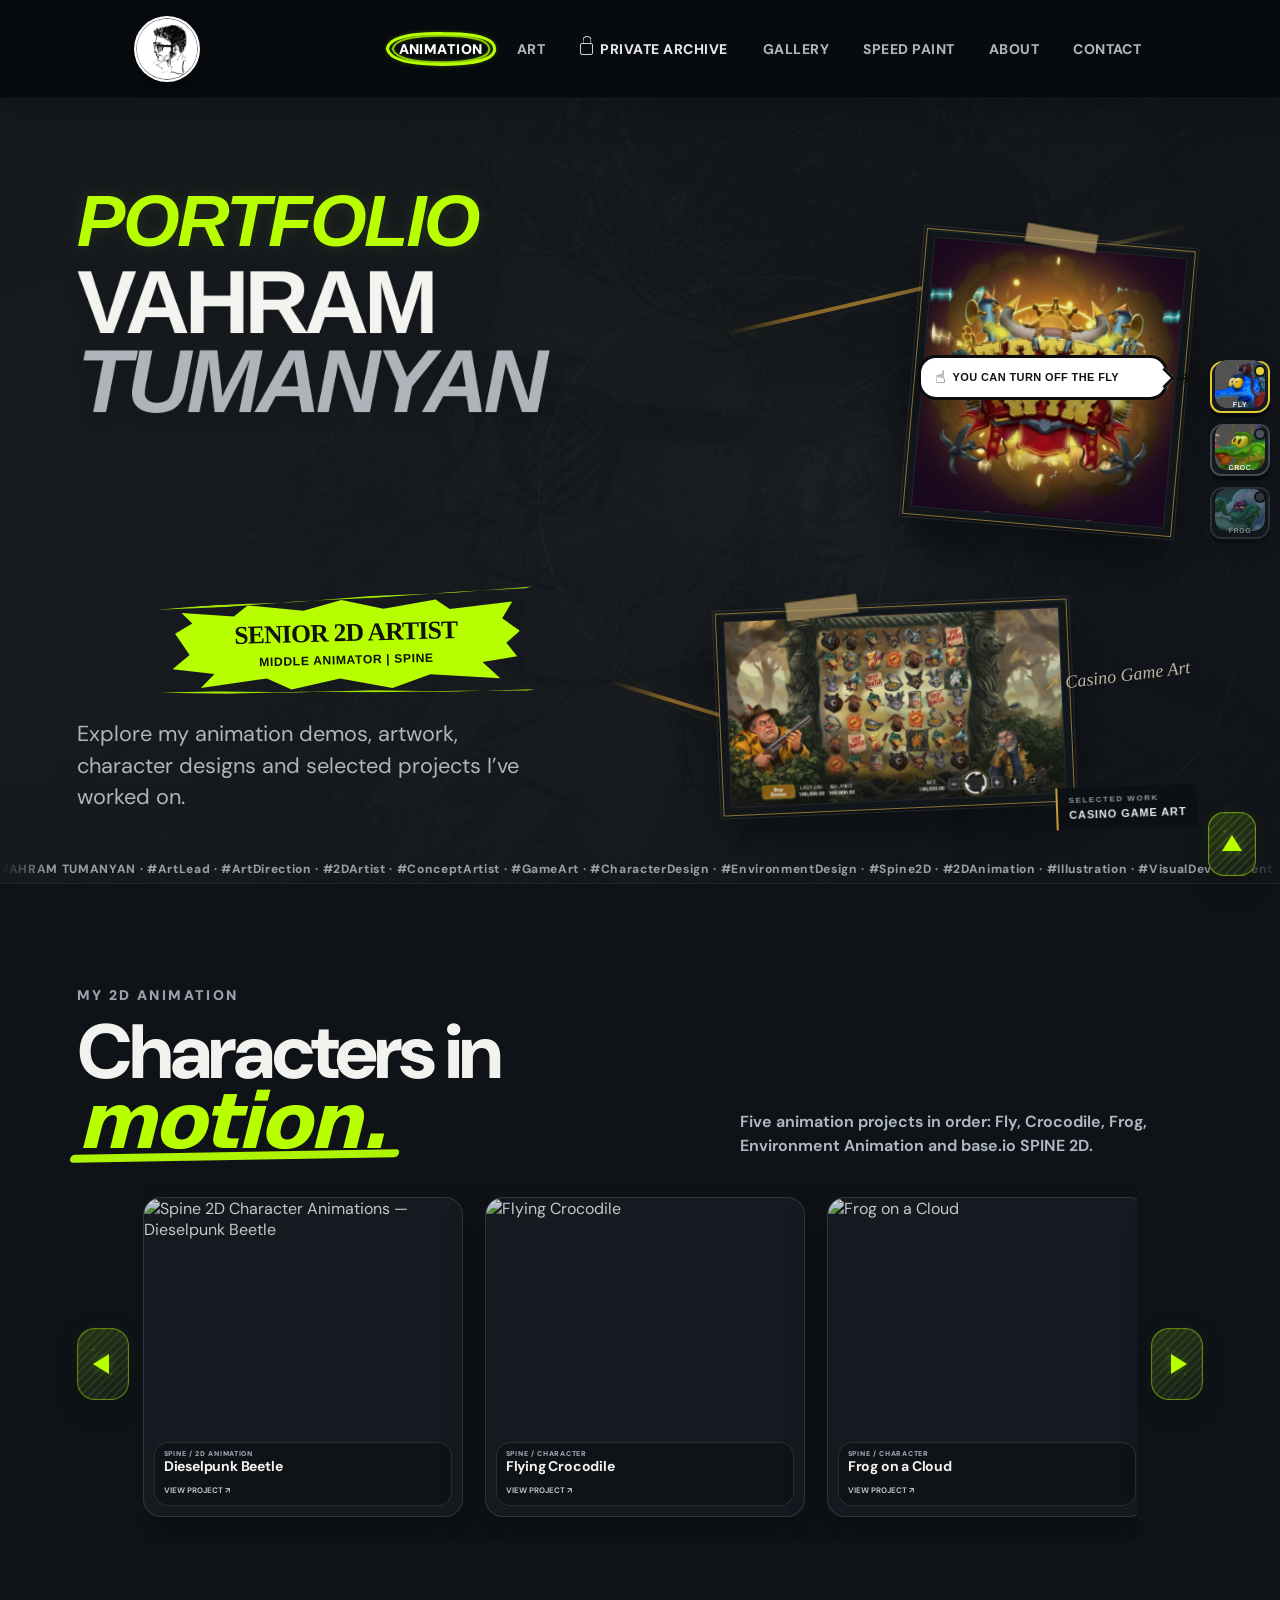
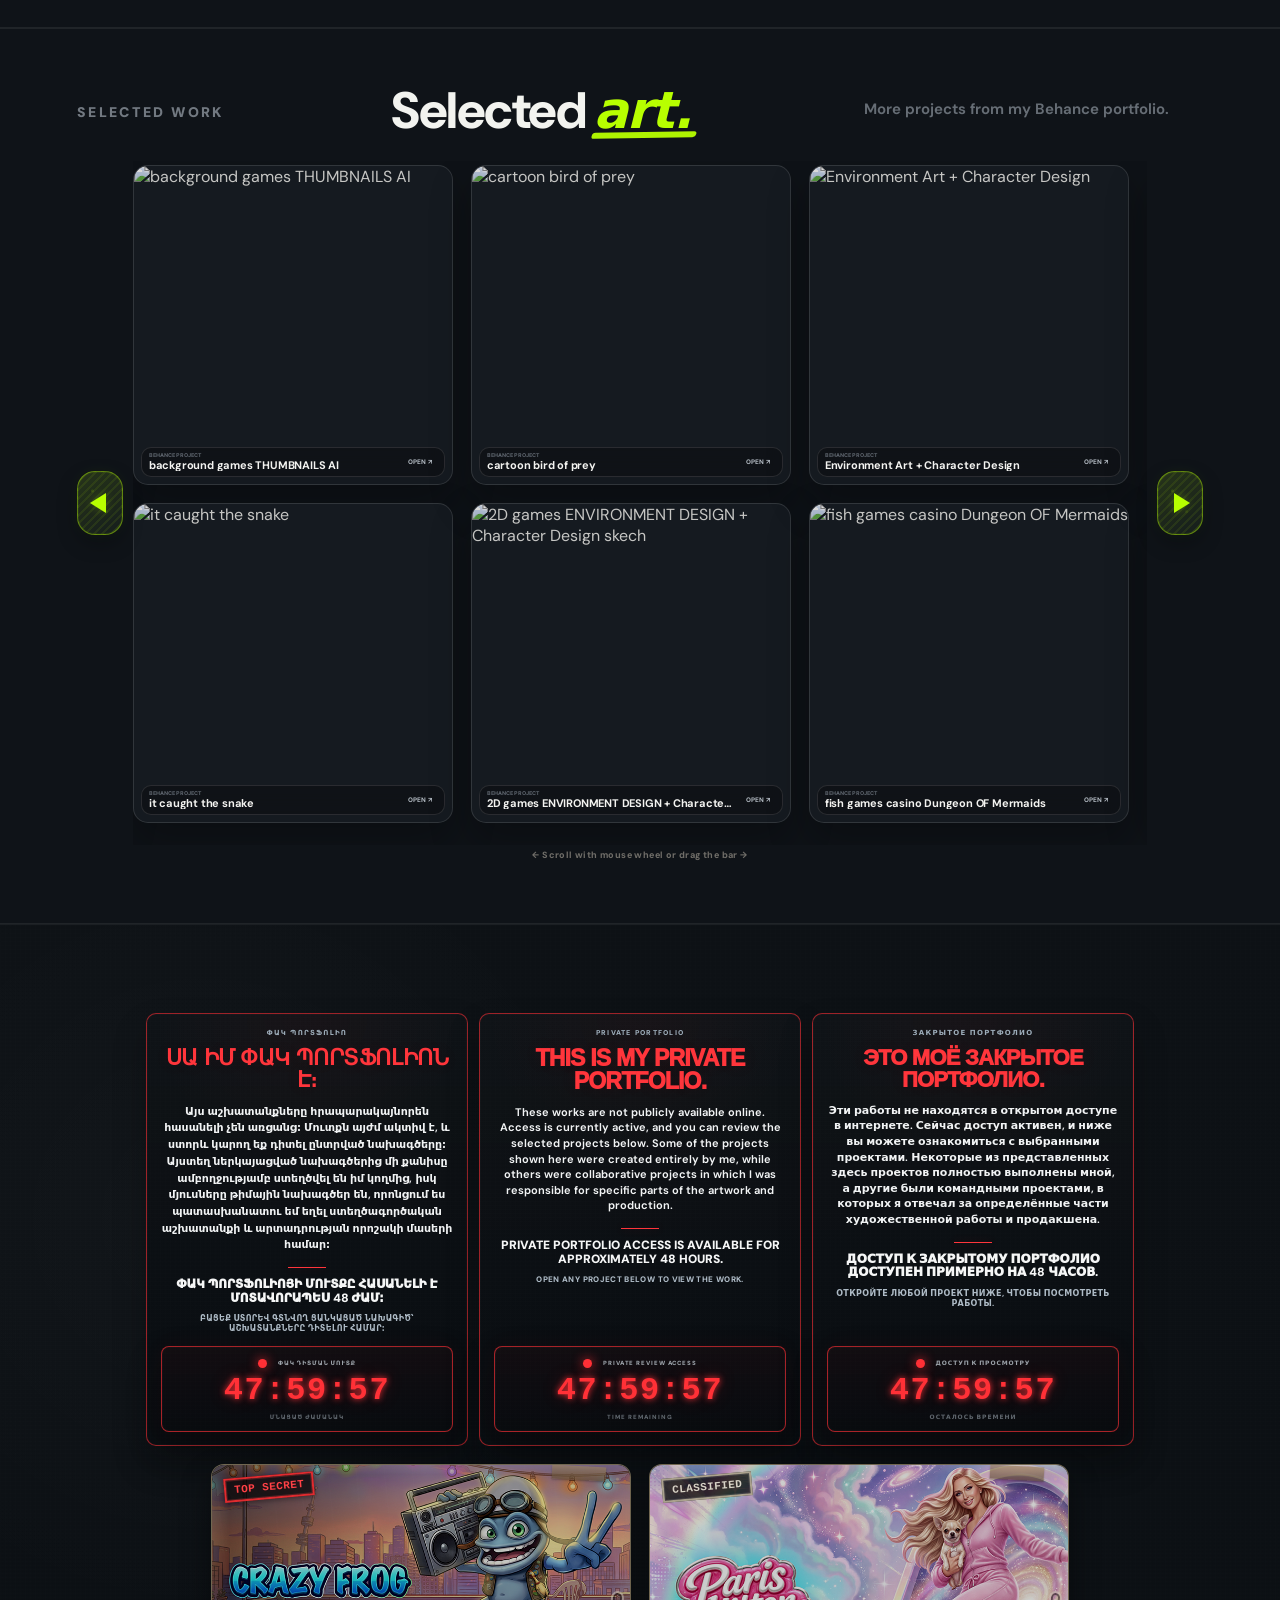
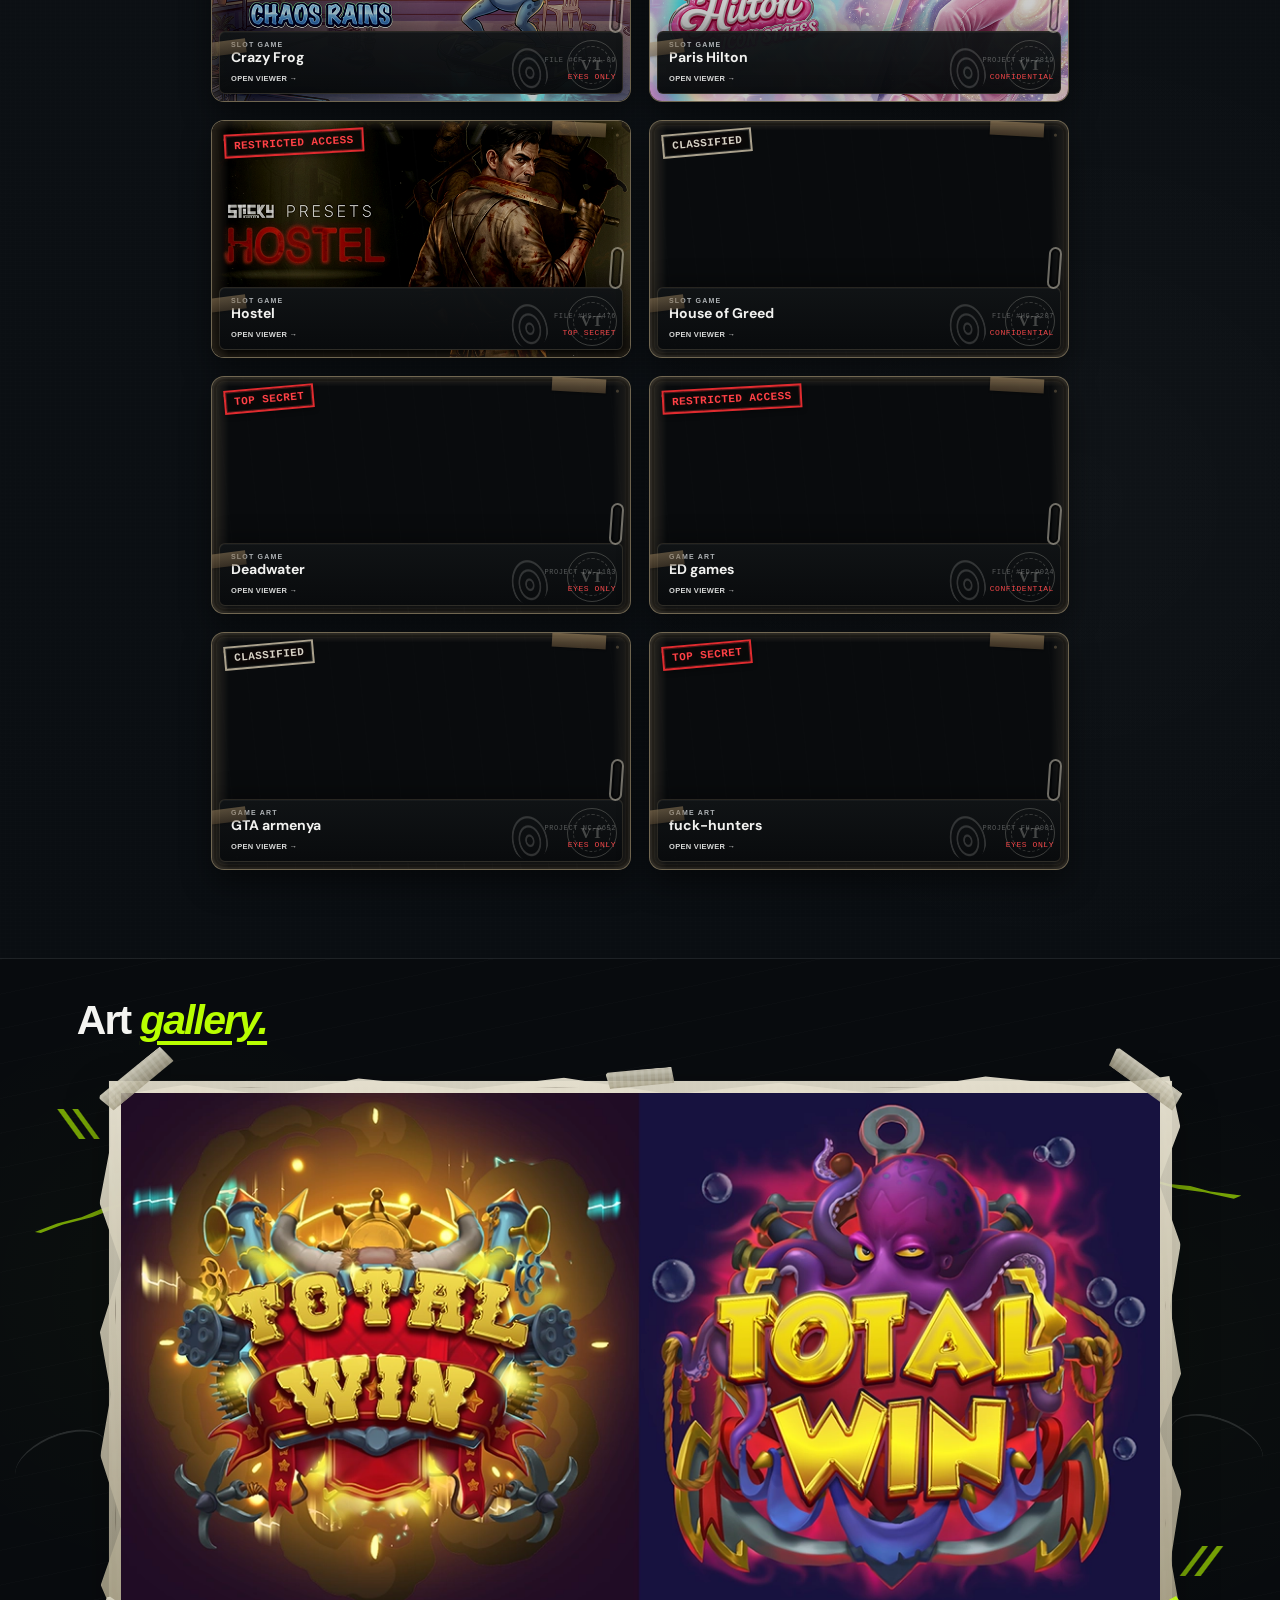
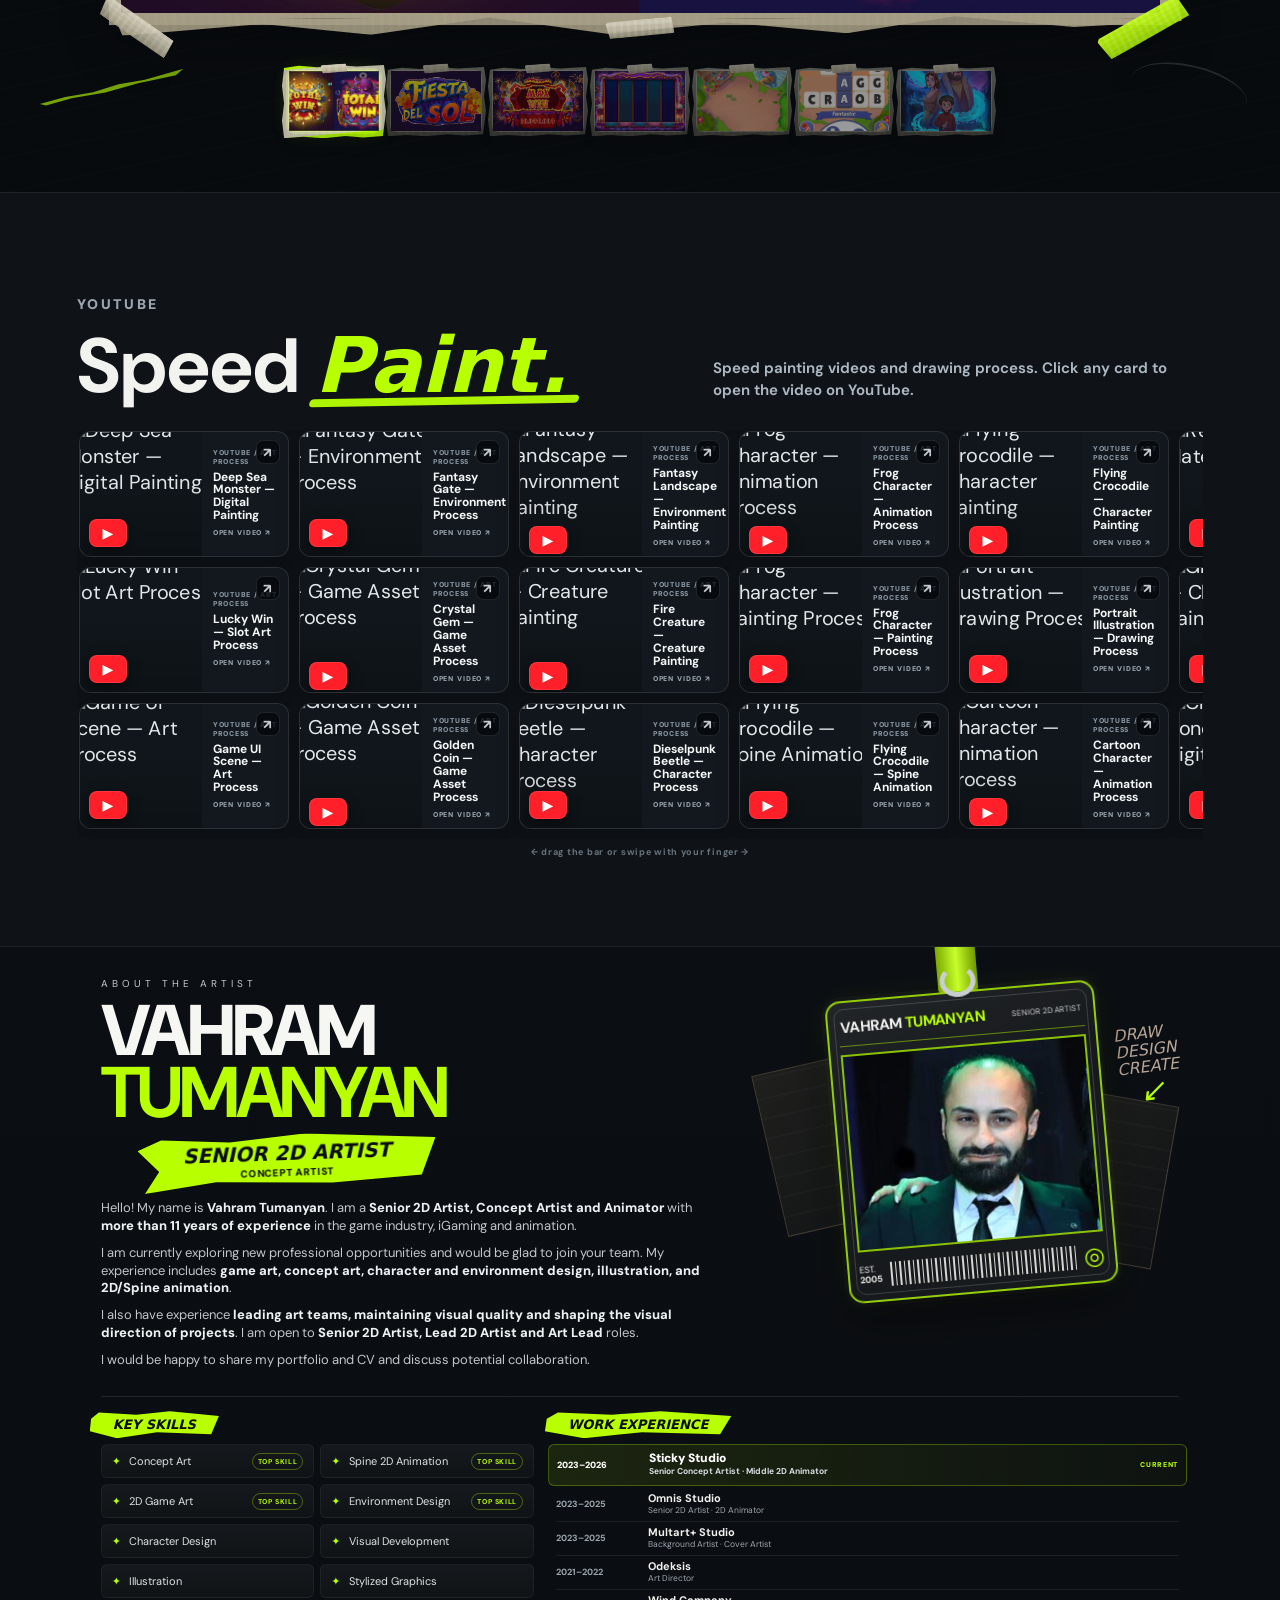
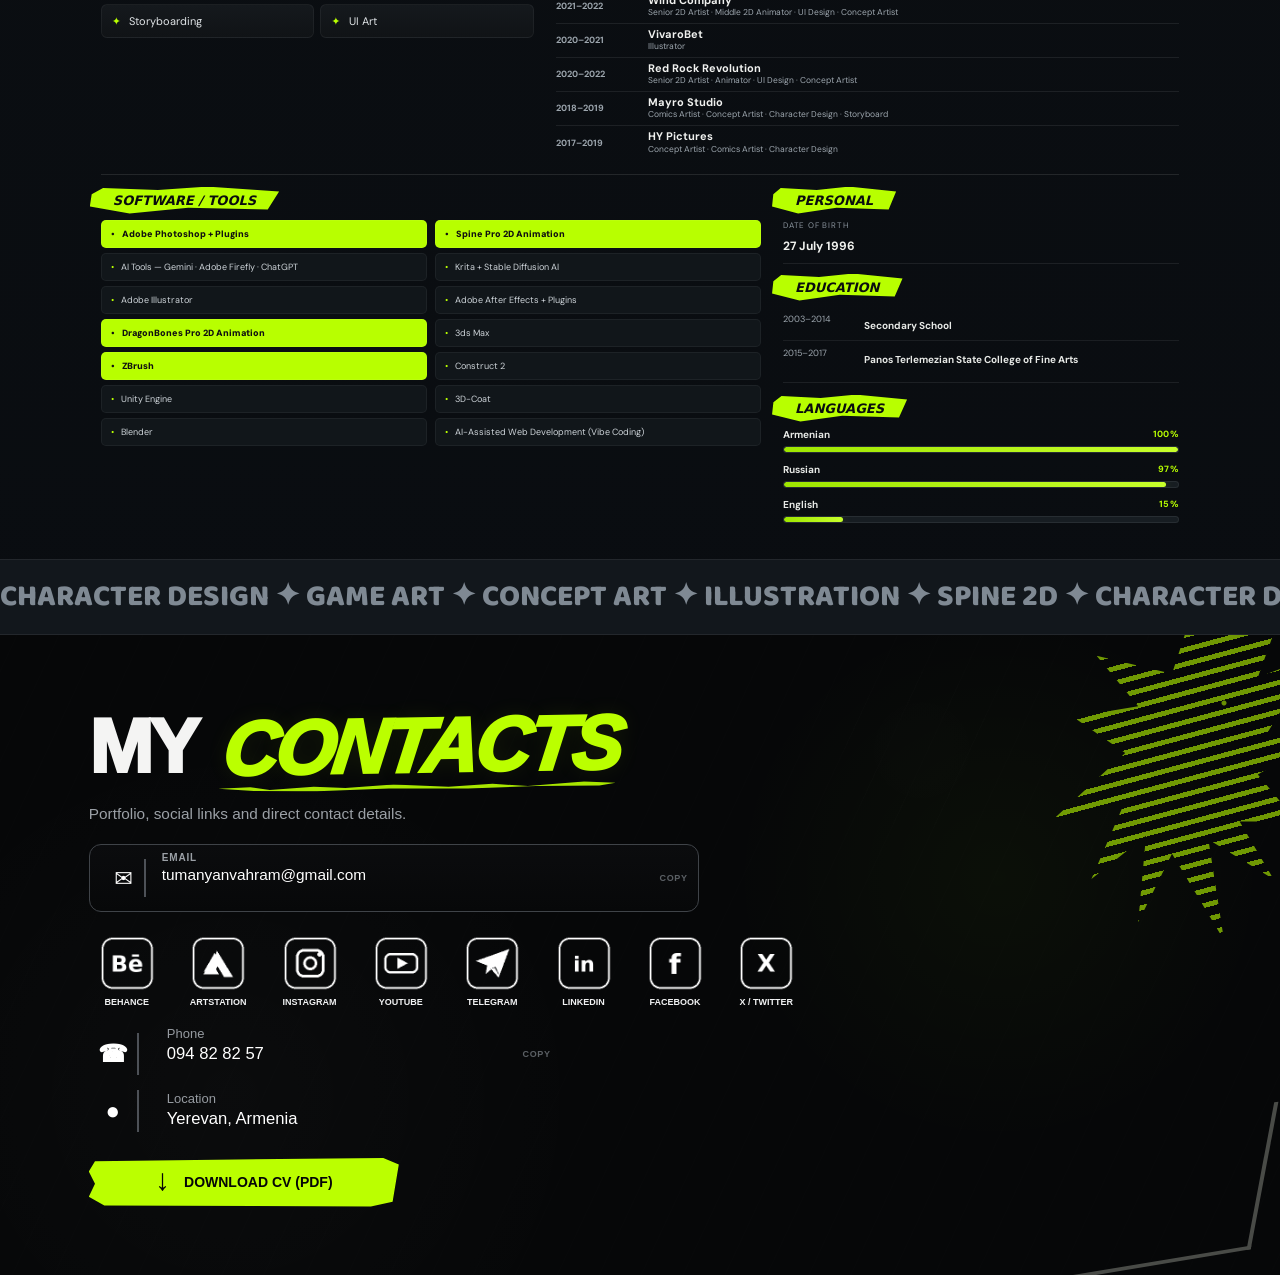
==== commit cee00f96: "VAHRAM_TUMANYAN_PORTFOLIO_V1" ====
--- a/index.html
+++ b/index.html
@@ -920,8 +920,10 @@
         </div>
 
         <div class="about-v34-text">
-          <p>Hi, I’m Vahram Tumanyan — a Senior 2D Artist and Concept Artist with 12+ years of experience.</p>
-          <p>Over the last several years in iGaming, I’ve become a highly versatile artist, working across game art, concept art, characters, environments, illustration, UI and visual development. This experience has taught me to adapt quickly to different visual styles and handle a wide range of art tasks — from early ideas and concepts through final production art.</p>
+          <p>Hello! My name is <strong>Vahram Tumanyan</strong>. I am a <strong>Senior 2D Artist, Concept Artist and Animator</strong> with <strong>more than 11 years of experience</strong> in the game industry, iGaming and animation.</p>
+          <p>I am currently exploring new professional opportunities and would be glad to join your team. My experience includes <strong>game art, concept art, character and environment design, illustration, and 2D/Spine animation</strong>.</p>
+          <p>I also have experience <strong>leading art teams, maintaining visual quality and shaping the visual direction of projects</strong>. I am open to <strong>Senior 2D Artist, Lead 2D Artist and Art Lead</strong> roles.</p>
+          <p>I would be happy to share my portfolio and CV and discuss potential collaboration.</p>
         </div>
       </div>
 
@@ -935,11 +937,11 @@
 
           <div class="about-v34-badge-head">
             <strong>VAHRAM <span>TUMANYAN</span></strong>
-            <small>2D ARTIST</small>
+            <small>SENIOR 2D ARTIST</small>
           </div>
 
           <div class="about-v34-photo">
-            <img src="assets/about/about-badge.webp" alt="Vahram Tumanyan" loading="lazy" decoding="async">
+            <img src="assets/about/sanek-photo.png" alt="Vahram Tumanyan — Senior 2D Artist" loading="lazy" decoding="async">
           </div>
 
           <div class="about-v34-badge-foot">
--- a/style.css
+++ b/style.css
@@ -4623,7 +4623,7 @@
    V31 — ABOUT / ARTIST BADGE
    Only ABOUT section redesigned.
    Replace ONE file to change the badge image:
-   assets/about/about-badge.webp
+   assets/about/sanek-photo.png
    ========================================================= */
 
 .about-v31{
@@ -5394,6 +5394,11 @@
 }
 
 #about .about-v34-text p{margin:0 0 9px}
+
+#about .about-v34-text strong{
+  font-weight:800;
+  color:#eef1f3;
+}
 
 #about .about-v34-badge-wrap{
   position:relative;
@@ -10324,3 +10329,405 @@
 }
 
 /* Do not touch bottom thumbnail cards. */
+
+
+/* =========================================================
+   V98 — CHARACTERS: NO MASK / NO CROP
+   Fly / Croc / Frog only.
+   ========================================================= */
+#vtFlyStage,
+.vt-fly-stage,
+#vtCrocStage,
+.vt-croc-stage,
+#vtFrogStage,
+.vt-frog-stage,
+#vtFlyFrame,
+#vtCrocFrame,
+#vtFrogFrame,
+.vt-fly-stage iframe,
+.vt-croc-stage iframe,
+.vt-frog-stage iframe{
+  overflow:visible !important;
+  clip-path:none !important;
+  mask:none !important;
+  -webkit-mask:none !important;
+  contain:none !important;
+}
+
+/* Do not introduce a rounded/hidden clipping surface on the character layers. */
+#vtFlyStage,
+#vtCrocStage,
+#vtFrogStage{
+  border-radius:0 !important;
+}
+
+/* =========================================================
+   V101 — iPHONE / MOBILE HEADER ALWAYS VISIBLE
+   Safe mobile-only override. Desktop behavior is unchanged.
+   ========================================================= */
+@media (max-width:900px){
+  html{
+    scroll-padding-top:76px !important;
+  }
+
+  body{
+    padding-top:62px !important;
+  }
+
+  .topbar{
+    position:fixed !important;
+    top:0 !important;
+    left:0 !important;
+    right:0 !important;
+    width:100% !important;
+    z-index:2147483000 !important;
+    transform:translateZ(0);
+    -webkit-transform:translateZ(0);
+  }
+}
+
+/* =========================================================
+   V104 — LOGO + MOVING NAME + NAV AS ONE HEADER GROUP
+   Desktop and mobile use the same composition logic.
+   The moving VAHRAM TUMANYAN element still starts in HERO,
+   then docks beside the round avatar. Navigation begins
+   immediately after the reserved name area.
+   ========================================================= */
+.topbar{
+  --vt-name-dock-width:clamp(170px,13vw,205px);
+  display:flex !important;
+  grid-template-columns:none !important;
+  justify-content:flex-start !important;
+  align-items:center !important;
+  column-gap:0 !important;
+  gap:0 !important;
+}
+
+.topbar .brand.brand-avatar-only{
+  flex:0 0 auto !important;
+  margin:0 !important;
+}
+
+.topbar nav{
+  flex:0 1 auto !important;
+  justify-self:auto !important;
+  justify-content:flex-start !important;
+  margin-left:calc(var(--vt-name-dock-width) + 14px) !important;
+  min-width:0 !important;
+}
+
+/* Keep the landing area visually compact on normal desktop widths. */
+@media (max-width:1200px) and (min-width:761px){
+  .topbar{
+    --vt-name-dock-width:clamp(155px,14vw,180px);
+  }
+
+  .topbar nav{
+    gap:18px !important;
+  }
+
+  .topbar nav .nav-link{
+    font-size:12px !important;
+    padding-left:3px !important;
+    padding-right:3px !important;
+  }
+}
+
+/* Phone/tablet: same structure, just a smaller docked name.
+   Nav remains horizontally scrollable exactly as before. */
+@media (max-width:760px){
+  html{
+    -webkit-text-size-adjust:100% !important;
+    text-size-adjust:100% !important;
+  }
+
+  .topbar{
+    --vt-name-dock-width:clamp(84px,23vw,104px);
+    justify-content:flex-start !important;
+  }
+
+  .topbar nav{
+    flex:1 1 auto !important;
+    width:auto !important;
+    max-width:none !important;
+    margin-left:calc(var(--vt-name-dock-width) + 8px) !important;
+    padding-left:2px !important;
+    padding-right:7px !important;
+  }
+}
+
+@media (max-width:390px){
+  .topbar{
+    --vt-name-dock-width:82px;
+  }
+
+  .topbar nav{
+    margin-left:98px !important;
+  }
+}
+
+
+/* =========================================================
+   V106 — CENTERED HEADER GROUP, ANIMATED NAME PRESERVED
+   Order on desktop and phone:
+   avatar -> animated VAHRAM TUMANYAN -> navigation links.
+   The same hero name element still morphs/docks on scroll.
+   ========================================================= */
+.topbar{
+  justify-content:center !important;
+}
+
+/* Desktop/tablet: center avatar + reserved animated-name area + nav as one unit. */
+@media (min-width:761px){
+  .topbar{
+    padding-left:clamp(14px,2vw,28px) !important;
+    padding-right:clamp(14px,2vw,28px) !important;
+  }
+
+  .topbar nav{
+    flex:0 1 auto !important;
+    width:auto !important;
+    max-width:calc(100vw - 330px) !important;
+  }
+}
+
+/* Phone: keep the exact same order in one centered row.
+   Everything is reduced together instead of turning into a different layout. */
+@media (max-width:760px){
+  .topbar{
+    --vt-name-dock-width:clamp(62px,18vw,76px) !important;
+    min-height:50px !important;
+    height:50px !important;
+    padding:4px 4px !important;
+    gap:0 !important;
+    justify-content:center !important;
+    overflow:hidden !important;
+  }
+
+  .brand.brand-avatar-only{
+    min-width:34px !important;
+    width:34px !important;
+    flex:0 0 34px !important;
+    margin:0 !important;
+  }
+
+  .brand-avatar-wrap{
+    width:32px !important;
+    height:32px !important;
+    flex:0 0 32px !important;
+  }
+
+  .topbar nav{
+    flex:0 0 auto !important;
+    width:auto !important;
+    min-width:0 !important;
+    max-width:none !important;
+    margin-left:calc(var(--vt-name-dock-width) + 4px) !important;
+    padding:0 !important;
+    gap:clamp(3px,1vw,6px) !important;
+    overflow:visible !important;
+    scroll-snap-type:none !important;
+    overscroll-behavior:auto !important;
+    -webkit-overflow-scrolling:auto !important;
+  }
+
+  .topbar nav .nav-link{
+    min-width:0 !important;
+    flex:0 0 auto !important;
+    font-size:clamp(5.2px,1.55vw,7px) !important;
+    line-height:1 !important;
+    letter-spacing:0 !important;
+    padding:3px 0 !important;
+    white-space:nowrap !important;
+  }
+
+  .topbar nav .nav-private-archive{
+    gap:2px !important;
+  }
+
+  .topbar nav .private-lock,
+  .private-lock{
+    transform:scale(.58) !important;
+    transform-origin:center !important;
+    margin-right:-2px !important;
+  }
+}
+
+@media (max-width:390px){
+  .topbar{
+    --vt-name-dock-width:clamp(58px,17.5vw,68px) !important;
+  }
+
+  .topbar nav{
+    margin-left:calc(var(--vt-name-dock-width) + 3px) !important;
+    gap:clamp(2px,.8vw,4px) !important;
+  }
+
+  .topbar nav .nav-link{
+    font-size:clamp(4.8px,1.48vw,5.8px) !important;
+  }
+}
+
+/* =========================================================
+   V118 — FINAL CHARACTER / PRIVATE VIEWER LAYER ORDER
+   Positions and animations are untouched.
+   Normal site: Fly / Croc / Frog are the top visual layer.
+   Private Portfolio viewer: viewer is above EVERYTHING.
+   ========================================================= */
+
+/* Normal browsing — characters above the complete site UI. */
+#vtFlyStage,
+.vt-fly-stage,
+#vtCrocStage,
+.vt-croc-stage,
+#vtFrogStage,
+.vt-frog-stage{
+  z-index:2147483647 !important;
+}
+
+#vtCharacterRail,
+.vt-character-rail{
+  z-index:2147483646 !important;
+}
+
+/* Private Portfolio viewer is the absolute top layer while open. */
+body.private-viewer-open .private-viewer,
+body.private-viewer-open #privateViewer{
+  z-index:2147483647 !important;
+}
+
+/* Characters and their controls stay underneath the viewer. */
+body.private-viewer-open #vtFlyStage,
+body.private-viewer-open .vt-fly-stage,
+body.private-viewer-open #vtCrocStage,
+body.private-viewer-open .vt-croc-stage,
+body.private-viewer-open #vtFrogStage,
+body.private-viewer-open .vt-frog-stage{
+  z-index:2147483600 !important;
+  pointer-events:none !important;
+}
+
+body.private-viewer-open #vtCharacterRail,
+body.private-viewer-open .vt-character-rail{
+  z-index:2147483599 !important;
+  pointer-events:none !important;
+}
+
+/* Other fixed overlays must never cover the private viewer. */
+body.private-viewer-open .vt-scroll-top,
+body.private-viewer-open #vtScrollTop{
+  z-index:2147483598 !important;
+  pointer-events:none !important;
+}
+
+body.private-viewer-open .hero-name-morph,
+body.private-viewer-open #heroNameMorph{
+  z-index:2147483597 !important;
+}
+
+body.private-viewer-open .topbar{
+  z-index:2147483596 !important;
+}
+
+/* =========================================================
+   V119 — PRIVATE LANGUAGE CARDS 30% SMALLER / FIXED DESKTOP SCALE
+   Desktop only: keep all three cards in a stable 3-column composition
+   and reduce the complete visual block to roughly 70% of V118.
+   Mobile/tablet rules below 1050px remain unchanged for readability.
+   ========================================================= */
+@media (min-width:1051px){
+  #private-portfolio .private-language-grid{
+    grid-template-columns:repeat(3,322px) !important;
+    justify-content:center !important;
+    gap:11px !important;
+    width:auto !important;
+    max-width:988px !important;
+    margin:0 auto 18px !important;
+    padding-inline:0 !important;
+  }
+
+  #private-portfolio .private-language-card{
+    width:322px !important;
+    min-width:322px !important;
+    max-width:322px !important;
+    min-height:424px !important;
+    gap:13px !important;
+    padding:15px 14px 13px !important;
+    border-radius:10px !important;
+  }
+
+  #private-portfolio .private-language-kicker{
+    margin-bottom:9px !important;
+    font-size:7px !important;
+    line-height:1.2 !important;
+    letter-spacing:.18em !important;
+  }
+
+  #private-portfolio .private-language-title,
+  #private-portfolio .private-lang-hy .private-language-title,
+  #private-portfolio .private-lang-ru .private-language-title{
+    margin-bottom:11px !important;
+    font-size:23px !important;
+    line-height:1.02 !important;
+  }
+
+  #private-portfolio .private-lang-hy .private-language-title{
+    font-size:22px !important;
+  }
+
+  #private-portfolio .private-lang-ru .private-language-title{
+    font-size:22px !important;
+  }
+
+  #private-portfolio .private-language-description{
+    font-size:11px !important;
+    line-height:1.42 !important;
+    max-width:100% !important;
+  }
+
+  #private-portfolio .private-language-access{
+    margin-top:14px !important;
+    padding-top:11px !important;
+    font-size:12px !important;
+    line-height:1.13 !important;
+  }
+
+  #private-portfolio .private-language-access::before{
+    width:38px !important;
+    height:1px !important;
+  }
+
+  #private-portfolio .private-language-open{
+    margin-top:8px !important;
+    font-size:8px !important;
+    line-height:1.25 !important;
+  }
+
+  #private-portfolio .private-card-timer{
+    width:100% !important;
+    max-width:none !important;
+    min-height:83px !important;
+    padding:12px 8px 10px !important;
+    border-radius:8px !important;
+  }
+
+  #private-portfolio .private-card-timer .private-access-timer-top{
+    margin-bottom:7px !important;
+    font-size:6px !important;
+    line-height:1.2 !important;
+    letter-spacing:.15em !important;
+  }
+
+  #private-portfolio .private-card-timer strong{
+    font-size:32px !important;
+    line-height:1 !important;
+    letter-spacing:.05em !important;
+  }
+
+  #private-portfolio .private-card-timer small{
+    margin-top:7px !important;
+    font-size:6px !important;
+    line-height:1.2 !important;
+    letter-spacing:.16em !important;
+  }
+}
